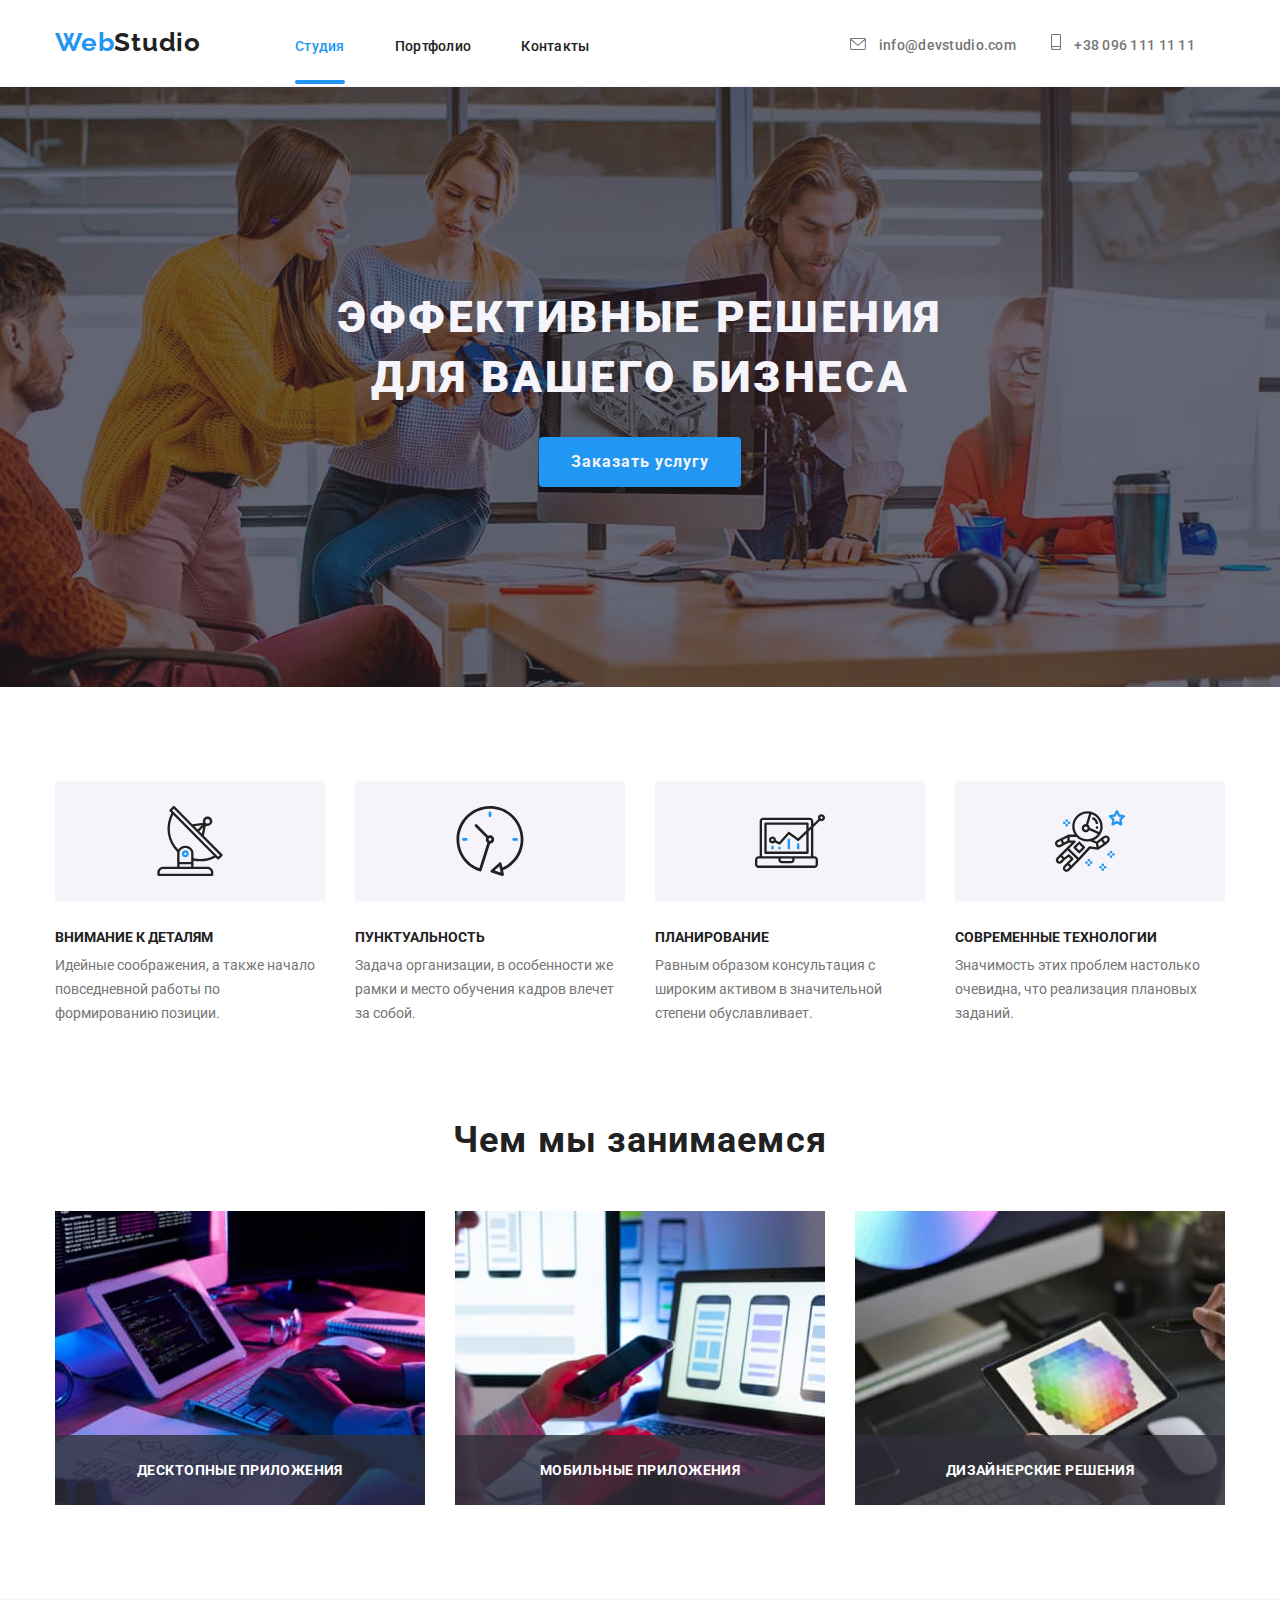
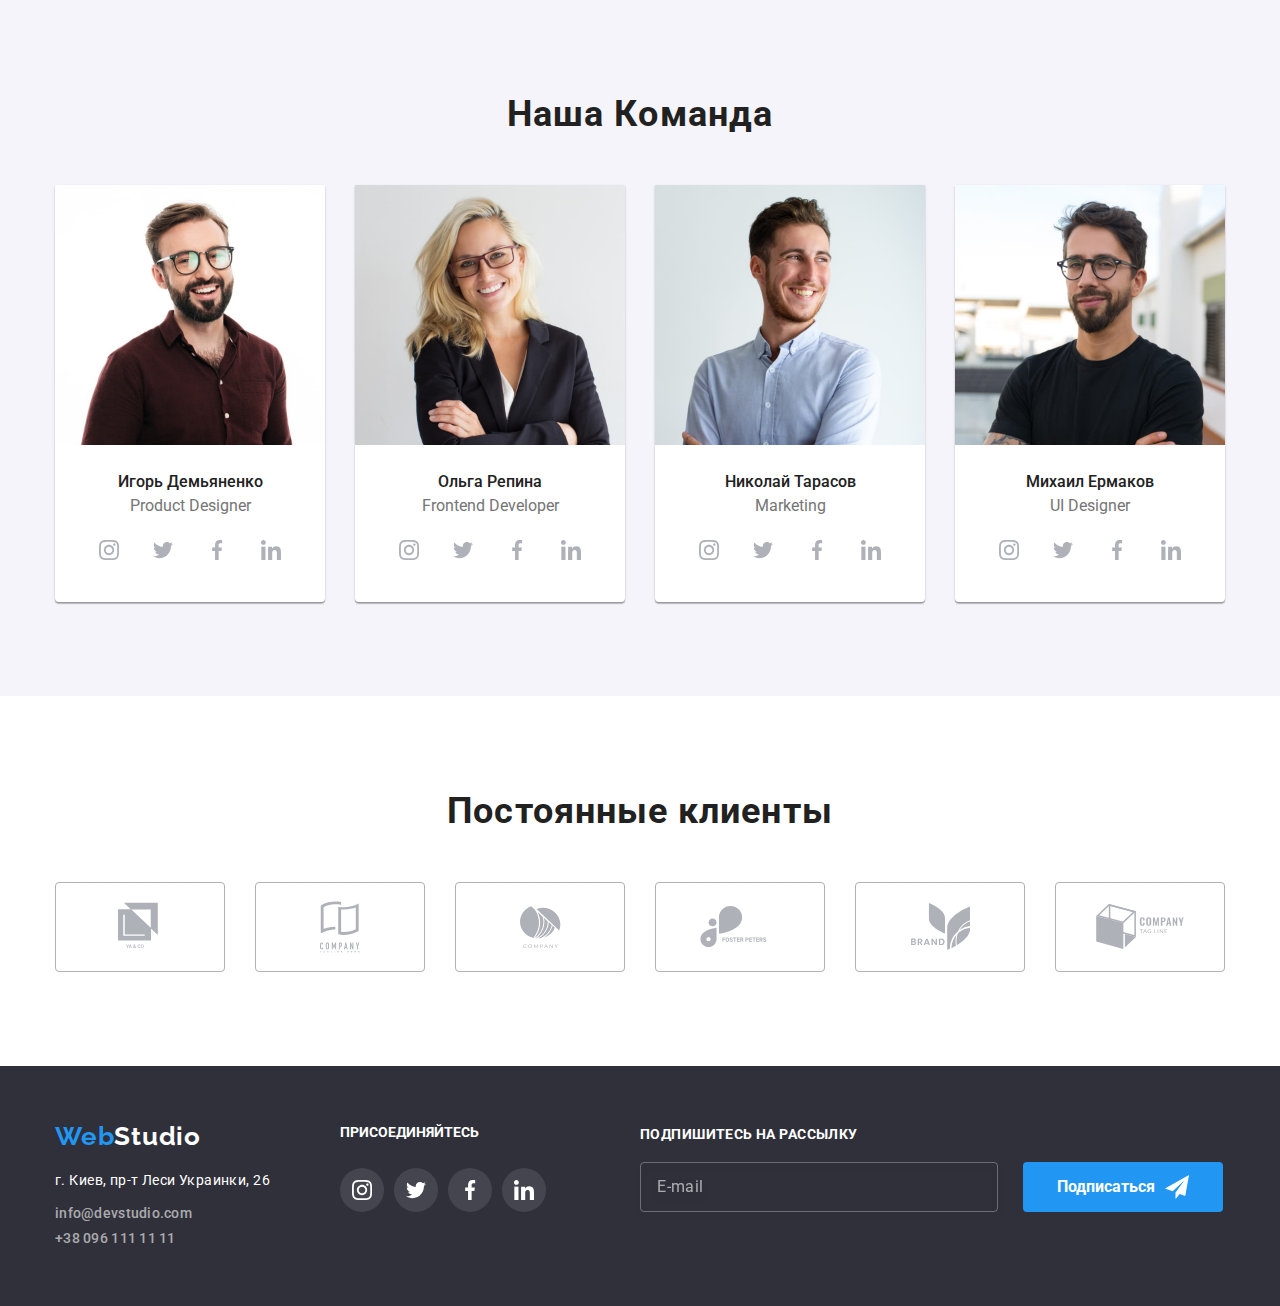
==== index.html @ 1f1174bf "testy" ====
<!DOCTYPE html>
<html lang="ru">
  <head>
    <meta charset="UTF-8" />
    <meta name="viewport" content="width=device-width, initial-scale=1.0" />
    <title>Document</title>
    
    <link
      rel="stylesheet"
      href="https://cdnjs.cloudflare.com/ajax/libs/modern-normalize/1.0.0/modern-normalize.min.css"
      integrity="sha512-ISS7cAi1PEhQ8jnbJpJZMd29NlhNj4AWYyLOSp2CE/CsHxTCu+r+t0D2yoJudVrd0/8fTVPUVDzY5Tvli75u/g=="
      crossorigin="anonymous"
    />
    <link rel="preconnect" href="https://fonts.gstatic.com" />
    <link rel="preconnect" href="https://fonts.gstatic.com" />
    <link
      href="https://fonts.googleapis.com/css2?family=Raleway:wght@700&family=Roboto:wght@400;500;700;900&display=swap"
      rel="stylesheet"
    />
    <link rel="preconnect" href="https://fonts.gstatic.com" />
   
    <link
      href="https://fonts.googleapis.com/css2?family=Raleway:wght@700&display=swap"
      rel="stylesheet"
    />
    <link rel="stylesheet" href="./css/main.min.css">

    <!-- <link rel="stylesheet" href="./style/style.css" /> -->
  </head>
  <body class="body">
    <!-- Header -->
    <header class="header">
      <div class="container">
        <nav class="nav">
          <a href="./index.html" class="logo">
            <span class="logo-accent">Web</span>Studio</a
          >
          <ul class="site-nav">
            <li class="site-list-item">
              <a href="./index.html" class="site-nav-link current">Студия</a>
            </li>
            <li class="site-list-item">
              <a href="./portfolio.html" class="site-nav-link "
                >Портфолио</a
              >
            </li>
            <li class="site-list-item">
              <a href="" class="site-nav-link">Контакты</a>
            </li>
          </ul>
        </nav>

        <address class="address">
          <a href="mailto:info@devstudio.com" class="address-mail">
            <svg class="adress-icon" width="16" height="12">
              <use href="./image/sprite.svg#envelope"></use>
            </svg>
            info@devstudio.com</a
          >
          <a href="tel:+380961111111" class="address-tel">
            <svg class="adress-icon" width="10" height="16">
              <use href="./image/sprite.svg#smartphone"></use>
            </svg>
            +38 096 111 11 11</a
          >
        </address>
      </div>
    </header>
    <!-- Main -->
    
      <main class="main">
        <!-- hero -->
        <section class="hero">
          <div class="container">
            <div class="container-hero">
             <h1 class="section-title-hero">
            Эффективные решения <br> для вашего бизнеса
          </h1>
          </div>
<!-- =========MODAL============== -->
          <button type="button" class="btn-primary" data-modal-open>
      Заказать услугу
    </button>
    <div class="backdrop is-hidden" data-modal>
      <div class="modal">
         <form class="form">
          <button class="btn-close" data-modal-close>
            <svg class="btn-close-icon" width="18" height="18">
              <use href="./image/sprite.svg#close"></use>
            </svg>
          </button>
          <p>Оставьте свои данные, мы вам перезвоним</p>
          <div role="group" class="group">
            <div class="form-field">
            <label class="field-label" for="user-name">Имя</label>
            <span class="wrapper-form-filed">
              <input class="field-input" type="text" name="user-name" id="user-name" placeholder=" ">
            <svg class="form-icon" width="18" height="18">
              <use href="./image/sprite.svg#person-modal"></use>
            </svg>
            </span>
            
            
            
          </div>
          <div class="form-field">
            <label class="field-label" for="tel">Телфон</label>
            <span class="wrapper-form-filed">
              <input class="field-input" type="tel" name="tel" id="tel" placeholder=" ">
            <svg class="form-icon" width="18" height="18">
              <use href="./image/sprite.svg#phone-modal"></use>
            </svg>
            </span>
            
          </div>
          <div class="form-field">
            <label class="field-label" for="email">Почта</label>
            <span class="wrapper-form-filed">
              <input class="field-input" type="email" name="email" id="email" placeholder=" ">
            <svg class="form-icon" width="18" height="18">
              <use href="./image/sprite.svg#email-modal"></use>
            </svg>
            </span>
            
          </div>
          
          <div class="form-field">
            <label class="field-label textarea" for="comment">Комментарий</label>
            <textarea class="modal-form-message" name="comment" id="comment" placeholder="Введите текст"></textarea>
          </div>
          </div>
          <div class="form-field">

            <div class="form-field-policy">
              <input class="input-policy visually-hidden" type="checkbox" name="policy" value="accept-policy" id="policy">
              <label class="field-label-policy" for="policy" >Cоглашаюсь с рассылкой и принимаю<a href="" class="contract">Условия договора</a>
              </label>
            </div>
            
            
            
          </div>

          <button type="submit" class="btn-submit">Отправить</button>
        </form>
       
      </div>
    </div>
          
          </div>
         
        </section>
        <!-- ASIDE -->
        <section class="section">
         <div class="container">
           <div class="container-aside">
            <ul class="section-aside">
            <li class="section-aside-list icon-antenna">
              <h3 class="section-aside-subtitle">Внимание к деталям</h3>
              <p class="section-aside-subtitle-text">
                Идейные соображения, а также начало повседневной работы по
                формированию позиции.
              </p>
            </li>
            <li class="section-aside-list icon-clock">
             <h3 class="section-aside-subtitle">Пунктуальность</h3>
              <p class="section-aside-subtitle-text">
                Задача организации, в особенности же рамки и место обучения
                кадров влечет за собой.
              </p>
             
            </li>
            <li class="section-aside-list icon-diagram">
             
              <h3 class="section-aside-subtitle">Планирование</h3>
              <p class="section-aside-subtitle-text">
                Равным образом консультация с широким активом в значительной
                степени обуславливает.
              </p>
            </li>
            <li class="section-aside-list icon-astronaut">
              
              <h3 class="section-aside-subtitle">Современные технологии</h3>
              <p class="section-aside-subtitle-text">
                Значимость этих проблем настолько очевидна, что реализация
                плановых заданий.
              </p>
            </li>
          </ul>
          </div>
        </section>
        <!-- ЧЕМ МЫ ЗАНИМАЕМСЯ -->
        <section class="section receprion">
          <div class="container-receprion">
            <h2 class="receprion__section-title">Чем мы занимаемся</h2>
          <h3 hidden>Примеры работ</h3>
          <ul class="examples">
            <li class="examples-work" >
              <div class="aside-img-thumb">
                <img
                class="section-aside-img"
                src="./image/receprion-img/img1.jpg"
                alt="фото"
                width="370"
                height="294"
              />
              <div class="aside-img-text-thumb">
                <p class="aside-img-text">Десктопные приложения</p>
              </div>
              
            </div>
              
            </li>
            <li class="examples-work" >
              <div class="aside-img-thumb">
                <img
                class="section-aside-img"
                src="./image/receprion-img/img2.jpg"
                alt="фото"
                width="370"
                height="294"
              />
              <div class="aside-img-text-thumb">
                <p class="aside-img-text">Мобильные приложения</p>
              </div>
               
              </div>
              
            </li>
            <li class="examples-work" >
              <div class="aside-img-thumb">
                <img
                class="section-aside-img"
                src="./image/receprion-img/img3.jpg"
                alt="фото"
                width="370"
                height="294"
              />
              <div class="aside-img-text-thumb">
                <p class="aside-img-text">Дизайнерские решения</p>
              </div>
              
              </div>
              
            </li>
          </ul>
          </div>
         </div> 
         </section>
        <!-- Команда -->
        <section class="section command">
          <div class="container command">
            <h2 class="comand__section-title">Наша Команда</h2>
          <ul class="command-title">
            <li class="command-title-list">
              <img
                class="section-command-img"
                src="./image/command-img/teamcard1.jpg"
                alt="фото человека"
                width="270"
                height="260"
              />
              <h3 class="section-command-worker">Игорь Демьяненко</h3>
              <p class="section-command-specialty">Product Designer</p>
            <ul class="command-list-link">
                <li class="items-link"><a class="comands-link-item" href="http://instagram.com/" target="_blank" rel="noreferrer noopener" aria-label="Share to Instagram">
                <svg class="command-social-icon" width="20" height="20" ><use href="./image/sprite.svg#instagram"></use></svg>
                </a></li>
                <li class="items-link"><a class="comands-link-item" href="https://twitter.com/" target="_blank" rel="noreferrer noopener" aria-label="Share to Twitter">
                <svg class="command-social-icon" width="20" height="20" ><use href="./image/sprite.svg#twitter"></use></svg>
                </a></li>
                <li class="items-link"><a class="comands-link-item" href="https://www.facebook.com/" target="_blank" rel="noreferrer noopener" aria-label="Share to Facebook">
                <svg class="command-social-icon" width="20" height="20" ><use href="./image/sprite.svg#facebook"></use></svg>
                </a></li>
                <li class="items-link"><a class="comands-link-item" href="https://www.linkedin.com/" target="_blank" rel="noreferrer noopener"aria-label="Share to Linkedin" >
                 <svg class="command-social-icon" width="20" height="20" ><use href="./image/sprite.svg#linkedin"></use></svg>
                </a></li>
              </ul>
            </li>
            <li class="command-title-list">
              <img
                class="section-command-img"
                src="./image/command-img/teamcard2.jpg"
                alt="фото человека"
                width="270"
                height="260"
              />
              
              <h3 class="section-command-worker">Ольга Репина</h3>
              <p class="section-command-specialty">Frontend Developer</p>
             <ul class="command-list-link">
                <li class="items-link"><a class="comands-link-item" href="http://instagram.com/" target="_blank" rel="noreferrer noopener" aria-label="Share to Instagram">
                <svg class="command-social-icon" width="20" height="20" ><use href="./image/sprite.svg#instagram"></use></svg>
                </a></li>
                <li class="items-link"><a class="comands-link-item" href="https://twitter.com/" target="_blank" rel="noreferrer noopener" aria-label="Share to Twitter">
                <svg class="command-social-icon" width="20" height="20" ><use href="./image/sprite.svg#twitter"></use></svg>
                </a></li>
                <li class="items-link"><a class="comands-link-item" href="https://www.facebook.com/" target="_blank" rel="noreferrer noopener" aria-label="Share to Facebook">
                <svg class="command-social-icon" width="20" height="20" ><use href="./image/sprite.svg#facebook"></use></svg>
                </a></li>
                <li class="items-link"><a class="comands-link-item" href="https://www.linkedin.com/" target="_blank" rel="noreferrer noopener"aria-label="Share to Linkedin" >
                 <svg class="command-social-icon" width="20" height="20" ><use href="./image/sprite.svg#linkedin"></use></svg>
                </a></li>
              </ul>
            </li>
            <li class="command-title-list">
              <img
                class="section-command-img"
                src="./image/command-img/teamcard3.jpg"
                alt="фото человека"
                width="270"
                height="260"
              />
              <h3 class="section-command-worker">Николай Тарасов</h3>
              <p class="section-command-specialty">Marketing</p>
              <ul class="command-list-link">
                <li class="items-link"><a class="comands-link-item" href="http://instagram.com/" target="_blank" rel="noreferrer noopener" aria-label="Share to Instagram">
                <svg class="command-social-icon" width="20" height="20" ><use href="./image/sprite.svg#instagram"></use></svg>
                </a></li>
                <li class="items-link"><a class="comands-link-item" href="https://twitter.com/" target="_blank" rel="noreferrer noopener" aria-label="Share to Twitter">
                <svg class="command-social-icon" width="20" height="20" ><use href="./image/sprite.svg#twitter"></use></svg>
                </a></li>
                <li class="items-link"><a class="comands-link-item" href="https://www.facebook.com/" target="_blank" rel="noreferrer noopener" aria-label="Share to Facebook">
                <svg class="command-social-icon" width="20" height="20" ><use href="./image/sprite.svg#facebook"></use></svg>
                </a></li>
                <li class="items-link"><a class="comands-link-item" href="https://www.linkedin.com/" target="_blank" rel="noreferrer noopener"aria-label="Share to Linkedin" >
                 <svg class="command-social-icon" width="20" height="20" ><use href="./image/sprite.svg#linkedin"></use></svg>
                </a></li>
              </ul>
            </li>
            <li class="command-title-list">
              <img
                class="section-command-img"
                src="./image/command-img/teamcard4.jpg"
                alt="фото человека"
                width="270"
                height="260"
              />
              <h3 class="section-command-worker">Михаил Ермаков</h3>
              <p class="section-command-specialty">UI Designer</p>
              <ul class="command-list-link">
                <li class="items-link"><a class="comands-link-item" href="http://instagram.com/" target="_blank" rel="noreferrer noopener" aria-label="Share to Instagram">
                <svg class="command-social-icon" width="20" height="20" ><use href="./image/sprite.svg#instagram"></use></svg>
                </a></li>
                <li class="items-link"><a class="comands-link-item" href="https://twitter.com/" target="_blank" rel="noreferrer noopener" aria-label="Share to Twitter">
                <svg class="command-social-icon" width="20" height="20" ><use href="./image/sprite.svg#twitter"></use></svg>
                </a></li>
                <li class="items-link"><a class="comands-link-item" href="https://www.facebook.com/" target="_blank" rel="noreferrer noopener" aria-label="Share to Facebook">
                <svg class="command-social-icon" width="20" height="20" ><use href="./image/sprite.svg#facebook"></use></svg>
                </a></li>
                <li class="items-link"><a class="comands-link-item" href="https://www.linkedin.com/" target="_blank" rel="noreferrer noopener"aria-label="Share to Linkedin" >
                 <svg class="command-social-icon" width="20" height="20" ><use href="./image/sprite.svg#linkedin"></use></svg>
                </a></li>
              </ul>
            </li>
          </ul>
          </div>
        </section>
        <!-- Clients -->
        <section class="section clients">
        <div class="container clients">
          <h2 class="clients__title">Постоянные клиенты</h2>
        <ul class="clients-list">
          <li class="clients-item">
            <a class="clients-link" href="">
            <svg class="clients-icon" width="44" height="50">
              <use href="./image/sprite.svg#clients1">
              </use>
            </svg>
            </a>
            </li>
          <li class="clients-item">
            <a class="clients-link" href="">
            <svg class="clients-icon" width="40" height="52">
              <use href="./image/sprite.svg#clients2">
              </use>
            </svg>
            </a>
            </li>
          <li class="clients-item">
            <a class="clients-link" href="">
            <svg class="clients-icon" width="41" height="42.6">
              <use  href="./image/sprite.svg#clients3">
              </use>
            </svg>
            </a>
            </li>
          <li class="clients-item">
            <a class="clients-link" href="">
            <svg class="clients-icon" width="79.66" height="42.02">
              <use  href="./image/sprite.svg#clients4">
              </use>
            </svg>
            </a>
            </li>
          <li class="clients-item">
            <a class="clients-link" href="">
            <svg class="clients-icon" width="59" height="47">
              <use  href="./image/sprite.svg#clients5">
              </use>
            </svg>
            </a>
            </li>
          <li class="clients-item">
            <a class="clients-link" href="">
            <svg class="clients-icon" width="88.48" height="45.44">
              <use  href="./image/sprite.svg#clients6">
              </use>
            </svg>
            </a>
            </li>
        </ul>
        </div>
      </section>
      </main>
    </div>

<!-- FOOTER -->
    <footer class="section footer">
      <div class="container footer">
        <div class="container-footer-info">
          <a href="./index.html" class="logo">
            <span class="logo-accent">Web</span>Studio</a
          >
          <address class="footer addres">
            <a
              class="addres-geo"
              href="https://goo.gl/maps/Ztg2FWvti8LL4upH8"
              target="_blank"
              class="addres-geo"
              >г. Киев, пр-т Леси Украинки, 26</a
            >
          </address>
          <address class="address-contacts">
            <a href="mailto:info@devstudio.com" class="address-mail footer"
              >info@devstudio.com</a
            >
            <a href="tel:+380961111111" class="address-tel footer"
              >+38 096 111 11 11</a
            >
          </address>
        </div>
        <div class="container-footer-social">
          <h3 class="footer section-aside-subtitle">присоединяйтесь</h3>
          <ul class="footer-social-link">
            <li class="social-link-title">
              <a class="social-link" href="http://instagram.com/" target="_blank" rel="noreferrer noopener" aria-label="Share to Instagram">
                <svg class="social-icon" width="20" height="20">
                  <use href="./image/sprite.svg#instagram"></use>
                </svg>
              </a>
            </li>
            <li class="social-link-title">
              <a class="social-link" href="https://twitter.com/" target="_blank" rel="noreferrer noopener" aria-label="Share to Twitter">
                <svg class="social-icon" width="20" height="20">
                  <use href="./image/sprite.svg#twitter"></use>
                </svg>
              </a>
            </li>
            <li class="social-link-title">
              <a class="social-link" href="https://www.facebook.com/" target="_blank" rel="noreferrer noopener" aria-label="Share to Facebook">
                <svg class="social-icon" width="120" height="20">
                  <use href="./image/sprite.svg#facebook"></use>
                </svg>
              </a>
            </li>
            <li class="social-link-title">
              <a class="social-link" href="https://www.linkedin.com/" target="_blank" rel="noreferrer noopener" aria-label="Share to Linkedin">
                <svg class="social-icon" width="20" height="20">
                  <use href="./image/sprite.svg#linkedin"></use>
                </svg>
              </a>
            </li>
          </ul>
        </div>
        <div class="container-footer-form">
          <form class="footer-form">
            <p class="subscription-title">Подпишитесь на рассылку</p>
            <input type="email" name="email" id="email" class="form-email" placeholder="E-mail">
             <a
              class="btn-subscription-link"
              href="https://web.telegram.org/"
              target="_blank"
              rel="noreferrer noopener"
              aria-label="Telegram"
            >
              Подписаться<svg class="subscription-icon" width="24" height="24">
                <use href="./image/sprite.svg#telegram-icon"></use>
              </svg>
            </a>
          </form>
        </div>
        
      </div>
    </footer>


    <script src="./js/modal.js"></script>




  </body>
</html>
---- css/main.min.css ----
.visually-hidden{position:absolute !important;clip:rect(1px 1px 1px 1px);clip:rect(1px, 1px, 1px, 1px);padding:0 !important;border:0 !important;height:1px !important;width:1px !important;overflow:hidden}body{font-family:Roboto;font-size:20px;background-color:#FFFF;color:#212121}*,*::before,*::after{-webkit-box-sizing:inherit;box-sizing:inherit}html,body,div,span,applet,object,iframe,h1,h2,h3,h4,h5,h6,p,blockquote,pre,a,abbr,acronym,address,big,cite,code,del,dfn,em,img,ins,kbd,q,s,samp,small,strike,strong,sub,sup,tt,var,b,u,i,center,dl,dt,dd,ol,ul,li,fieldset,form,label,legend,table,caption,tbody,tfoot,thead,tr,th,td,article,aside,canvas,details,embed,figure,figcaption,footer,header,hgroup,menu,nav,output,ruby,section,summary,time,mark,audio,video{margin:0;padding:0;border:0;font-size:100%;font:inherit;vertical-align:baseline}article,aside,details,figcaption,figure,footer,header,hgroup,menu,nav,section{display:block}body{line-height:1}ol,ul{list-style:none}blockquote,q{quotes:none}blockquote:before,blockquote:after,q:before,q:after{content:'';content:none}table{border-collapse:collapse;border-spacing:0}/*! normalize.css v8.0.1 | MIT License | github.com/necolas/normalize.css */html{line-height:1.15;-webkit-text-size-adjust:100%;-webkit-box-sizing:border-box;box-sizing:border-box}body{margin:0}main{display:block}h1{font-size:2em;margin:0.67em 0}hr{-webkit-box-sizing:content-box;box-sizing:content-box;height:0;overflow:visible}pre{font-family:monospace, monospace;font-size:1em}a{background-color:transparent}abbr[title]{border-bottom:none;text-decoration:underline;-webkit-text-decoration:underline dotted;text-decoration:underline dotted}b,strong{font-weight:bolder}code,kbd,samp{font-family:monospace, monospace;font-size:1em}small{font-size:80%}sub,sup{font-size:75%;line-height:0;position:relative;vertical-align:baseline}sub{bottom:-0.25em}sup{top:-0.5em}img{border-style:none}button,input,optgroup,select,textarea{font-family:inherit;font-size:100%;line-height:1.15;margin:0}button,input{overflow:visible}button,select{text-transform:none}button,[type="button"],[type="reset"],[type="submit"]{-webkit-appearance:button}button::-moz-focus-inner,[type="button"]::-moz-focus-inner,[type="reset"]::-moz-focus-inner,[type="submit"]::-moz-focus-inner{border-style:none;padding:0}button:-moz-focusring,[type="button"]:-moz-focusring,[type="reset"]:-moz-focusring,[type="submit"]:-moz-focusring{outline:1px dotted ButtonText}fieldset{padding:0.35em 0.75em 0.625em}legend{-webkit-box-sizing:border-box;box-sizing:border-box;color:inherit;display:table;max-width:100%;padding:0;white-space:normal}progress{vertical-align:baseline}textarea{overflow:auto}[type="checkbox"],[type="radio"]{-webkit-box-sizing:border-box;box-sizing:border-box;padding:0}[type="number"]::-webkit-inner-spin-button,[type="number"]::-webkit-outer-spin-button{height:auto}[type="search"]{-webkit-appearance:textfield;outline-offset:-2px}[type="search"]::-webkit-search-decoration{-webkit-appearance:none}::-webkit-file-upload-button{-webkit-appearance:button;font:inherit}details{display:block}summary{display:list-item}template{display:none}[hidden]{display:none}.body{font-family:Roboto;font-size:20px;background-color:#FFFF;color:#212121}a{text-decoration:none}ul{list-style:none;padding:0;margin:0}img{display:block;max-width:100%}.container{width:1200px;padding-left:15px;padding-right:15px;margin:0 auto}.button-nav{display:-webkit-box;display:-ms-flexbox;display:flex;-webkit-box-pack:center;-ms-flex-pack:center;justify-content:center}.btn-title{margin-right:-8px}.container.btn-title:last-child{margin-right:0}.btn-primary{color:#F5F4FA;background-color:#2196F3;-webkit-box-shadow:0px 4px 4px rgba(0,0,0,0.15);box-shadow:0px 4px 4px rgba(0,0,0,0.15);font-style:normal;text-align:center;font-size:16px;font-weight:700;letter-spacing:0.06em;line-height:1.875;display:inline-block;height:50px;padding:10px 32px;border-radius:4px;border:inherit}.button-porfolio{color:#212121;display:inline-block;font-style:normal;font-weight:500;font-size:16px;text-align:center;line-height:1.6;border:inherit;border-radius:4px;padding:6px 22px;margin:8px;border:1px solid transparent;cursor:pointer}.container-porfolio-btn{margin-left:-8px;margin-right:-8px;margin-top:0px;margin-bottom:34px}.button-porfolio:hover,.button-porfolio:focus{background-color:#2196F3;color:#F5F4FA;-webkit-box-shadow:0px 3px 1px rgba(0,0,0,0.1),0px 1px 2px rgba(0,0,0,0.08),0px 2px 2px rgba(0,0,0,0.12);box-shadow:0px 3px 1px rgba(0,0,0,0.1),0px 1px 2px rgba(0,0,0,0.08),0px 2px 2px rgba(0,0,0,0.12);-webkit-transition:background-color 250ms cubic-bezier(0.4, 0, 0.2, 1),color 250ms cubic-bezier(0.4, 0, 0.2, 1),-webkit-box-shadow 250ms cubic-bezier(0.4, 0, 0.2, 1);transition:background-color 250ms cubic-bezier(0.4, 0, 0.2, 1),color 250ms cubic-bezier(0.4, 0, 0.2, 1),-webkit-box-shadow 250ms cubic-bezier(0.4, 0, 0.2, 1);transition:background-color 250ms cubic-bezier(0.4, 0, 0.2, 1),color 250ms cubic-bezier(0.4, 0, 0.2, 1),box-shadow 250ms cubic-bezier(0.4, 0, 0.2, 1);transition:background-color 250ms cubic-bezier(0.4, 0, 0.2, 1),color 250ms cubic-bezier(0.4, 0, 0.2, 1),box-shadow 250ms cubic-bezier(0.4, 0, 0.2, 1),-webkit-box-shadow 250ms cubic-bezier(0.4, 0, 0.2, 1)}.btn-close{position:absolute;top:8px;right:8px;width:30px;height:30px;display:-webkit-box;display:-ms-flexbox;display:flex;-webkit-box-pack:center;-ms-flex-pack:center;justify-content:center;-webkit-box-align:center;-ms-flex-align:center;align-items:center;border-radius:50%;background-color:#FFFF;border:1px solid rgba(0,0,0,0.1);cursor:pointer;outline:none}.btn-close-icon{fill:#000000}.btn-close:hover .btn-close-icon,.btn-close:focus .btn-close-icon{fill:#2196F3;-webkit-transition:fill cubic-bezier(0.4, 0, 0.2, 1) 250ms;transition:fill cubic-bezier(0.4, 0, 0.2, 1) 250ms}.btn-submit{width:200px;height:50px;margin:0;color:#FFFF;background:#2196F3;outline:none;border-radius:4px;border:inherit;font-family:Roboto;font-style:normal;font-weight:bold;font-size:16px;line-height:30px;margin-left:auto;margin-right:auto;cursor:pointer}.btn-submit:hover,.btn-submit:focus{-webkit-box-shadow:0px 4px 4px rgba(0,0,0,0.15);box-shadow:0px 4px 4px rgba(0,0,0,0.15);-webkit-transition:-webkit-box-shadow 250ms cubic-bezier(0.4, 0, 0.2, 1);transition:-webkit-box-shadow 250ms cubic-bezier(0.4, 0, 0.2, 1);transition:box-shadow 250ms cubic-bezier(0.4, 0, 0.2, 1);transition:box-shadow 250ms cubic-bezier(0.4, 0, 0.2, 1), -webkit-box-shadow 250ms cubic-bezier(0.4, 0, 0.2, 1)}.section-portfolio,.section{padding-top:94px;padding-bottom:94px;margin-bottom:0px;margin-top:0px}.logo{color:#212121;font-family:Raleway;font-size:26px;font-weight:700;font-style:normal;line-height:.838;letter-spacing:0.03em;padding-bottom:32px}.logo-accent{color:#2196F3}.container.footer .logo{color:#FFFF}.header .address{margin-left:auto;margin-right:30px}.nav{display:-webkit-box;display:-ms-flexbox;display:flex;-webkit-box-align:center;-ms-flex-align:center;align-items:center}.site-nav{display:-webkit-box;display:-ms-flexbox;display:flex;-webkit-box-align:center;-ms-flex-align:center;align-items:center}.header .logo{margin-right:94px}.site-list-item:not(:last-child){margin-right:50px}.section-aside-list:not(:last-child){margin-right:30px}.adress-icon{fill:#757575;margin-right:10px}.address-tel:hover .adress-icon,.address-tel:focus .adress-icon,.address-mail:hover .adress-icon,.address-mail:focus .adress-icon{fill:#2196F3}.address-mail,.address-tel{display:inline-block;padding-bottom:32px;font-family:Roboto;font-style:normal;font-weight:500;font-size:14px;line-height:16px;letter-spacing:0.02em;color:#757575}.site-nav-link{display:inline-block;padding-bottom:32px;margin:0;color:#212121;font-size:14px;font-weight:500;font-style:normal;line-height:.875;letter-spacing:0.02em}.address-mail+.address-tel{margin-left:30px}.site-nav-link:focus{color:#2196F3;-webkit-transition:color 250ms cubic-bezier(0.4, 0, 0.2, 1);transition:color 250ms cubic-bezier(0.4, 0, 0.2, 1)}.site-nav-link:hover{color:#2196F3;-webkit-transition:color 250ms cubic-bezier(0.4, 0, 0.2, 1);transition:color 250ms cubic-bezier(0.4, 0, 0.2, 1)}.address-mail:focus{color:#2196F3;-webkit-transition:color 250ms cubic-bezier(0.4, 0, 0.2, 1);transition:color 250ms cubic-bezier(0.4, 0, 0.2, 1)}.address-mail:hover{color:#2196F3;-webkit-transition:color 250ms cubic-bezier(0.4, 0, 0.2, 1);transition:color 250ms cubic-bezier(0.4, 0, 0.2, 1)}.address-tel:focus{color:#2196F3;-webkit-transition:color 250ms cubic-bezier(0.4, 0, 0.2, 1);transition:color 250ms cubic-bezier(0.4, 0, 0.2, 1)}.address-tel:hover{color:#2196F3;-webkit-transition:color 250ms cubic-bezier(0.4, 0, 0.2, 1);transition:color 250ms cubic-bezier(0.4, 0, 0.2, 1)}.site-nav .site-nav-link.current{position:relative;color:#2196F3}.site-nav-link.current::after{position:absolute;content:'';display:block;width:100%;height:4px;margin:0;left:0;bottom:0;border-radius:2px;background-color:#2196F3}.icon-antenna::before{background-image:url(../image/aside/antenna1.svg);background-size:70px}.icon-clock::before{background-image:url(../image/aside/clock1.svg);background-size:70px}.icon-diagram::before{background-image:url(../image/aside/diagram1.svg);background-size:70px}.icon-astronaut::before{background-image:url(../image/aside/astronaut1.svg);background-size:70px}.comands-link-item{width:44px;height:44px;display:-webkit-box;display:-ms-flexbox;display:flex;border-radius:50%;border:1px solid #ffff;-webkit-box-pack:center;-ms-flex-pack:center;justify-content:center;-webkit-box-align:center;-ms-flex-align:center;align-items:center}.items-link:not(:last-child){margin-right:10px}.comands-link-item:focus{background-color:#2196F3;-webkit-transition:background-color cubic-bezier(0.4, 0, 0.2, 1) 250ms;transition:background-color cubic-bezier(0.4, 0, 0.2, 1) 250ms}.comands-link-item:hover{background-color:#2196F3;-webkit-transition:background-color cubic-bezier(0.4, 0, 0.2, 1) 250ms;transition:background-color cubic-bezier(0.4, 0, 0.2, 1) 250ms}.comands-link-item:focus .command-social-icon,.comands-link-item:hover .command-social-icon{fill:#FFFF;-webkit-transition:fill cubic-bezier(0.4, 0, 0.2, 1) 250ms;transition:fill cubic-bezier(0.4, 0, 0.2, 1) 250ms}.command-social-icon{fill:#AFB1B8}.container-footer-form{margin-top:0px;margin-left:94px}.subscription-title{margin-top:0;margin-bottom:20px;font-family:Roboto;font-style:normal;font-weight:bold;font-size:14px;line-height:16px;letter-spacing:0.03em;text-transform:uppercase;color:#FFFFFF}.form-email{width:358px;height:50px;border:1px solid rgba(255,255,255,0.3);-webkit-box-sizing:border-box;box-sizing:border-box;-webkit-filter:drop-shadow(0px 4px 4px rgba(0,0,0,0.15));filter:drop-shadow(0px 4px 4px rgba(0,0,0,0.15));border-radius:4px;background-color:transparent;padding-top:15px;padding-bottom:15px;padding-left:16px;font-size:16px;line-height:20px;color:rgba(255,255,255,0.6);outline:none}.form-email::-webkit-input-placeholder{font-size:16px;line-height:20px;color:rgba(255,255,255,0.6)}.form-email:-ms-input-placeholder{font-size:16px;line-height:20px;color:rgba(255,255,255,0.6)}.form-email::-ms-input-placeholder{font-size:16px;line-height:20px;color:rgba(255,255,255,0.6)}.form-email::placeholder{font-size:16px;line-height:20px;color:rgba(255,255,255,0.6)}.btn-subscription-link{display:-webkit-inline-box;display:-ms-inline-flexbox;display:inline-flex;-ms-flex-line-pack:center;align-content:center;width:200px;height:50px;margin-left:20px;background:#2196F3;border-radius:4px;border:inherit;font-family:Roboto;font-style:normal;font-weight:bold;font-size:16px;line-height:30px;color:#FFFF;-webkit-box-pack:center;-ms-flex-pack:center;justify-content:center;-webkit-box-align:center;-ms-flex-align:center;align-items:center}.subscription-icon{fill:#FFFF;margin-left:10px}.form-email::-webkit-input-placeholder{font-family:Roboto;font-style:normal;font-weight:normal;font-size:16px;line-height:20px;letter-spacing:0.03em}.form-email:-ms-input-placeholder{font-family:Roboto;font-style:normal;font-weight:normal;font-size:16px;line-height:20px;letter-spacing:0.03em}.form-email::-ms-input-placeholder{font-family:Roboto;font-style:normal;font-weight:normal;font-size:16px;line-height:20px;letter-spacing:0.03em}.form-email::placeholder{font-family:Roboto;font-style:normal;font-weight:normal;font-size:16px;line-height:20px;letter-spacing:0.03em}.backdrop{position:fixed;top:0;left:0;width:100%;height:100%;z-index:100;background-color:rgba(0,0,0,0.5);opacity:1;-webkit-transition:opacity 250ms cubic-bezier(0.4, 0, 0.2, 1);transition:opacity 250ms cubic-bezier(0.4, 0, 0.2, 1)}.backdrop.is-hidden{opacity:0;pointer-events:none;-webkit-transition:opacity 250ms cubic-bezier(0.4, 0, 0.2, 1);transition:opacity 250ms cubic-bezier(0.4, 0, 0.2, 1)}.modal{position:absolute;top:50%;left:50%;-webkit-transform:translate(-50%, -50%);transform:translate(-50%, -50%);min-height:300px;min-width:300px;background-color:#fff;padding:40px}.form{display:-webkit-box;display:-ms-flexbox;display:flex;-webkit-box-orient:vertical;-webkit-box-direction:normal;-ms-flex-direction:column;flex-direction:column}.field-label{display:-webkit-box;display:-ms-flexbox;display:flex;margin-left:0px;margin-right:auto;margin-bottom:4px;font-family:Roboto;font-style:normal;font-weight:normal;font-size:12px;line-height:14px;letter-spacing:0.01em;color:#757575}.field-input{border:1px solid rgba(33,33,33,0.2);border-radius:4px;padding-left:42px;-webkit-box-sizing:border-box;box-sizing:border-box;font-size:14px;width:100%;height:40px}.form-field:not(:last-child){margin-bottom:10px}.wrapper-form-filed{position:relative;display:block}.form-icon{position:absolute;top:50%;left:12px;-webkit-transform:translateY(-50%);transform:translateY(-50%);display:block}.field-input:focus+.form-icon{fill:#2196F3;-webkit-transition:color cubic-bezier(0.4, 0, 0.2, 1) 250ms;transition:color cubic-bezier(0.4, 0, 0.2, 1) 250ms}.modal-form-message{padding:12px 16px;width:100%;height:120px;border:1px solid rgba(33,33,33,0.2);border-radius:4px;font-size:14px;resize:none;outline:none}.modal-form-message::-webkit-input-placeholder{color:rgba(117,117,117,0.5);font-family:Roboto;font-style:normal;font-weight:normal;font-size:12px;line-height:14px;letter-spacing:0.01em;font-family:Roboto;font-style:normal;font-weight:normal;font-size:14px;line-height:16px;letter-spacing:0.01em}.modal-form-message:-ms-input-placeholder{color:rgba(117,117,117,0.5);font-family:Roboto;font-style:normal;font-weight:normal;font-size:12px;line-height:14px;letter-spacing:0.01em;font-family:Roboto;font-style:normal;font-weight:normal;font-size:14px;line-height:16px;letter-spacing:0.01em}.modal-form-message::-ms-input-placeholder{color:rgba(117,117,117,0.5);font-family:Roboto;font-style:normal;font-weight:normal;font-size:12px;line-height:14px;letter-spacing:0.01em;font-family:Roboto;font-style:normal;font-weight:normal;font-size:14px;line-height:16px;letter-spacing:0.01em}.modal-form-message::placeholder{color:rgba(117,117,117,0.5);font-family:Roboto;font-style:normal;font-weight:normal;font-size:12px;line-height:14px;letter-spacing:0.01em;font-family:Roboto;font-style:normal;font-weight:normal;font-size:14px;line-height:16px;letter-spacing:0.01em}.field-input:focus{outline:none;border:1px solid #2196F3;-webkit-transition:border cubic-bezier(0.4, 0, 0.2, 1) 250ms;transition:border cubic-bezier(0.4, 0, 0.2, 1) 250ms}.modal-form-message:focus{outline:none;border:1px solid #2196F3;-webkit-transition:border cubic-bezier(0.4, 0, 0.2, 1) 250ms;transition:border cubic-bezier(0.4, 0, 0.2, 1) 250ms}.field-label-policy{font-family:Roboto;font-style:normal;font-weight:normal;font-size:14px;line-height:24px;letter-spacing:0.03em;color:#757575}.field-label-policy::before{content:" ";display:inline-block;width:16px;height:15px;border:1px solid #212121;border-radius:2px;margin-right:7px}.form-field-policy{margin-top:20px;margin-bottom:30px}.input-policy:checked+.field-label-policy::before{border:1px solid #2196F3;background-color:#2196F3;background-repeat:no-repeat;background-image:url("../image/cheked-icon.svg");-webkit-transition:#2196F3 cubic-bezier(0.4, 0, 0.2, 1) 250ms,background-image cubic-bezier(0.4, 0, 0.2, 1) 250ms;transition:#2196F3 cubic-bezier(0.4, 0, 0.2, 1) 250ms,background-image cubic-bezier(0.4, 0, 0.2, 1) 250ms}.contract{font-family:Roboto;font-style:normal;font-weight:normal;font-size:14px;line-height:24px;letter-spacing:0.03em;text-decoration:underline;color:#2196F3}.modal p{margin-top:0;margin-bottom:12px;font-family:Roboto;font-style:normal;font-weight:bold;font-size:20px;line-height:23px;text-align:center;letter-spacing:0.03em}.form-field.box{margin-top:20px;margin-bottom:30px}.field-label.policy{font-family:Roboto;font-style:normal;font-weight:normal;font-size:14px;line-height:24px;letter-spacing:0.03em}.btn-submit{width:200px;height:50px;margin:0;color:#FFFF;background:#2196F3;outline:none;border-radius:4px;border:inherit;font-family:Roboto;font-style:normal;font-weight:bold;font-size:16px;line-height:30px;margin-left:auto;margin-right:auto;cursor:pointer}.btn-submit:hover,.btn-submit:focus{-webkit-box-shadow:0px 4px 4px rgba(0,0,0,0.15);box-shadow:0px 4px 4px rgba(0,0,0,0.15);-webkit-transition:-webkit-box-shadow 250ms cubic-bezier(0.4, 0, 0.2, 1);transition:-webkit-box-shadow 250ms cubic-bezier(0.4, 0, 0.2, 1);transition:box-shadow 250ms cubic-bezier(0.4, 0, 0.2, 1);transition:box-shadow 250ms cubic-bezier(0.4, 0, 0.2, 1), -webkit-box-shadow 250ms cubic-bezier(0.4, 0, 0.2, 1)}.header{padding-top:32px;padding-bottom:0;border-bottom:1px solid #F5F4FA}.heder{display:-webkit-box;display:-ms-flexbox;display:flex;-webkit-box-align:center;-ms-flex-align:center;align-items:center;-webkit-box-pack:justify;-ms-flex-pack:justify;justify-content:space-between}.header .container{display:-webkit-box;display:-ms-flexbox;display:flex;-webkit-box-align:center;-ms-flex-align:center;align-items:center;width:1200px;margin:0 auto}.header .address{margin-left:auto;margin-right:30px}.hero{padding-top:200px;padding-bottom:200px;max-width:1600px;min-height:600px;text-align:center;margin-left:auto;margin-right:auto;background-color:#000000;background-image:-webkit-gradient(linear, left top, right top, from(rgba(47,48,58,0.4)), to(rgba(47,48,58,0.4))),url(../image/hero-img/header-img.jpg);background-image:linear-gradient(to right, rgba(47,48,58,0.4), rgba(47,48,58,0.4)),url(../image/hero-img/header-img.jpg);background-size:cover;background-repeat:no-repeat;background-position:center}.section-title-hero{font-size:44px;font-weight:900;font-style:normal;text-transform:uppercase;text-align:center;line-height:60px;letter-spacing:0.06em;margin-top:0px;margin-bottom:30px;color:#F5F4FA}.section-aside-subtitle{padding-top:30px;font-size:14px;font-weight:700;font-style:normal;color:#212121;line-height:.875;text-transform:uppercase;margin-top:0px;margin-bottom:10px}.section-aside-subtitle-text{font-size:14px;font-weight:400;font-style:normal;color:#757575;line-height:24px;margin-top:0px}.container-aside{margin-left:auto;margin-right:auto}.section-aside{padding:0;margin:0;display:-webkit-box;display:-ms-flexbox;display:flex;-webkit-box-pack:justify;-ms-flex-pack:justify;justify-content:space-between}.aside-img-thumb{position:relative;display:-webkit-box;display:-ms-flexbox;display:flex;-webkit-box-pack:center;-ms-flex-pack:center;justify-content:center;-webkit-box-align:center;-ms-flex-align:center;align-items:center}.aside-img-text-thumb{position:absolute;width:100%;height:70px;padding-top:27px;bottom:0;left:0;background-color:rgba(47,48,58,0.8);cursor:pointer}.aside-img-text{margin:0;font-family:Roboto;font-style:normal;font-weight:bold;font-size:14px;line-height:16px;text-align:center;letter-spacing:0.03em;text-transform:uppercase;color:#FFFF}.section-aside .section-aside-list{display:-webkit-box;display:-ms-flexbox;display:flex;-webkit-box-flex:wrap;-ms-flex:wrap;flex:wrap;width:270px}.section-aside-list:not(:last-child){margin-right:30px}.examples{display:-webkit-box;display:-ms-flexbox;display:flex}.examples-work{display:-webkit-box;display:-ms-flexbox;display:flex;margin-top:0px;margin-bottom:0px;margin-left:auto;margin-right:auto}.examples-work:not(:last-child){margin-right:30px}.section-aside-list::before{content:"";display:block;height:120px;width:270px;background-repeat:no-repeat;background-color:#F5F4FA;background-position:center}.section-aside .section-aside-list{width:270px;-ms-flex-wrap:wrap;flex-wrap:wrap}.section.command{padding-top:94px;padding-bottom:94px;background-color:#F5F4FA}.command-title{display:-webkit-box;display:-ms-flexbox;display:flex;margin-top:0px;margin-bottom:0px}.command-title-list{background-color:#FFFF;-webkit-box-shadow:0px 1px 3px rgba(0,0,0,0.12),0px 1px 1px rgba(0,0,0,0.14),0px 2px 1px rgba(0,0,0,0.2);box-shadow:0px 1px 3px rgba(0,0,0,0.12),0px 1px 1px rgba(0,0,0,0.14),0px 2px 1px rgba(0,0,0,0.2);border-radius:0px 0px 4px 4px}.command-title-list:not(:last-child){margin-right:30px}.section-command-worker{padding-top:30px;margin-bottom:0}.section-command-specialty{margin-top:10px;margin-bottom:0px}.section-command-worker{font-size:16px;font-weight:500;font-style:normal;color:#212121;line-height:.842;margin-top:0px;margin-bottom:10px;text-align:center}.section-command-specialty{font-size:16px;font-weight:400;font-style:normal;color:#757575;line-height:.842;margin-top:0px;margin-bottom:16px;text-align:center}.command-list-link{display:-webkit-box;display:-ms-flexbox;display:flex;padding-top:0px;padding-bottom:30px;padding-left:32px;padding-right:32px;-webkit-box-pack:center;-ms-flex-pack:center;justify-content:center;-webkit-box-align:center;-ms-flex-align:center;align-items:center}.comand__section-title{font-family:Roboto;font-style:normal;font-weight:bold;font-size:36px;line-height:42px;text-align:center;letter-spacing:0.03em;margin-top:0;margin-bottom:50px;color:#212121}.section.receprion{width:1170px;padding-top:0px;padding-bottom:94px;margin:0 auto}.receprion__section-title{font-family:Roboto;font-style:normal;font-weight:bold;font-size:36px;line-height:42px;text-align:center;letter-spacing:0.03em;margin-top:0;margin-bottom:50px;color:#212121}.clients-list{display:-webkit-box;display:-ms-flexbox;display:flex;margin:0}.clients__title{font-family:Roboto;font-style:normal;font-weight:bold;font-size:36px;line-height:42px;text-align:center;letter-spacing:0.03em;margin-top:0;margin-bottom:50px;color:#212121}.clients-item{display:-webkit-box;display:-ms-flexbox;display:flex;width:170px;height:90px}.clients-item:not(:last-child){margin-right:30px}.clients-link{width:100%;height:100%;display:-webkit-box;display:-ms-flexbox;display:flex;-webkit-box-pack:center;-ms-flex-pack:center;justify-content:center;-webkit-box-align:center;-ms-flex-align:center;align-items:center;border:1px solid;border-radius:4px;border-color:#AFB1B8}.clients-icon{fill:#afb1b8}.clients-link:focus{fill:#2196F3;border-color:#2196F3;-webkit-transition:fill cubic-bezier(0.4, 0, 0.2, 1) 250ms,border-color cubic-bezier(0.4, 0, 0.2, 1) 250ms;transition:fill cubic-bezier(0.4, 0, 0.2, 1) 250ms,border-color cubic-bezier(0.4, 0, 0.2, 1) 250ms}.clients-link:hover{fill:#2196F3;border-color:#2196F3;-webkit-transition:fill cubic-bezier(0.4, 0, 0.2, 1) 250ms,border-color cubic-bezier(0.4, 0, 0.2, 1) 250ms;transition:fill cubic-bezier(0.4, 0, 0.2, 1) 250ms,border-color cubic-bezier(0.4, 0, 0.2, 1) 250ms}.clients-link:focus .clients-icon{fill:#2196F3;border-color:#2196F3;-webkit-transition:fill cubic-bezier(0.4, 0, 0.2, 1) 250ms,border-color cubic-bezier(0.4, 0, 0.2, 1) 250ms;transition:fill cubic-bezier(0.4, 0, 0.2, 1) 250ms,border-color cubic-bezier(0.4, 0, 0.2, 1) 250ms}.clients-link:hover .clients-icon{fill:#2196F3;border-color:#2196F3;-webkit-transition:fill cubic-bezier(0.4, 0, 0.2, 1) 250ms,border-color cubic-bezier(0.4, 0, 0.2, 1) 250ms;transition:fill cubic-bezier(0.4, 0, 0.2, 1) 250ms,border-color cubic-bezier(0.4, 0, 0.2, 1) 250ms}.section.footer{padding-top:60px;padding-bottom:60px}.container.footer{display:-webkit-box;display:-ms-flexbox;display:flex}.container-footer-info{display:block;margin-top:0px;margin-right:70px}.footer{background-color:#2F303A}.addres-geo{color:#FFFF;font-family:Roboto;font-style:normal;font-weight:normal;font-size:14px;line-height:24px;letter-spacing:0.03em}.footer.addres{padding-top:20px;padding-bottom:9px}.address-mail.footer{display:inline;margin-left:0px;color:rgba(255,255,255,0.6);padding-bottom:0px}.address-tel.footer{display:inline;margin-left:0px;color:rgba(255,255,255,0.6);padding-bottom:0px}.address-tel.footer{display:-webkit-box;display:-ms-flexbox;display:flex;padding-top:9px}.footer .section-aside-subtitle{color:#FFFF}.footer.section-aside-subtitle{padding-top:0}.container-footer-social{margin-top:0px}.footer-social-link{display:-webkit-box;display:-ms-flexbox;display:flex}.social-link{width:44px;height:44px;display:-webkit-box;display:-ms-flexbox;display:flex;border-radius:50%;background-color:rgba(255,255,255,0.1);-webkit-box-pack:center;-ms-flex-pack:center;justify-content:center;-webkit-box-align:center;-ms-flex-align:center;align-items:center}.social-link:focus{background-color:#2196F3;-webkit-transition:background-color 250ms cubic-bezier(0.4, 0, 0.2, 1);transition:background-color 250ms cubic-bezier(0.4, 0, 0.2, 1)}.social-link:hover{background-color:#2196F3;-webkit-transition:background-color 250ms cubic-bezier(0.4, 0, 0.2, 1);transition:background-color 250ms cubic-bezier(0.4, 0, 0.2, 1)}.social-link-title{margin:0;padding-top:20px}.social-link-title:not(:last-child){margin-right:10px}.social-icon{fill:#FFFF}.portfolio-heading{color:#212121;font-size:18px;font-weight:700;font-style:normal;line-height:36px;letter-spacing:0.06em;margin-top:0;margin-bottom:4px}.portfolio-text{color:#757575;font-size:16px;font-weight:400;font-style:normal;line-height:.5;letter-spacing:0.03em}.proect-items{display:-webkit-box;display:-ms-flexbox;display:flex;-ms-flex-wrap:wrap;flex-wrap:wrap;margin-top:-30px;margin-left:-30px;margin-bottom:0px;padding-top:30px}.proect-list{margin-top:30px;margin-left:30px;-ms-flex-preferred-size:calc(100% / 3 - 30px);flex-basis:calc(100% / 3 - 30px);border:1px solid #eee}.img-porfolio{margin-top:0px;margin-bottom:0px}.card-content{padding:20px 20px}.porfolio-link:hover{display:block;-webkit-box-shadow:1px 4px 6px 0px rgba(0,0,0,0.16),0px 4px 4px 0px rgba(0,0,0,0.06),0px 1px 1px 0px rgba(0,0,0,0.12);box-shadow:1px 4px 6px 0px rgba(0,0,0,0.16),0px 4px 4px 0px rgba(0,0,0,0.06),0px 1px 1px 0px rgba(0,0,0,0.12);-webkit-transition:-webkit-box-shadow cubic-bezier(0.4, 0, 0.2, 1) 250ms;transition:-webkit-box-shadow cubic-bezier(0.4, 0, 0.2, 1) 250ms;transition:box-shadow cubic-bezier(0.4, 0, 0.2, 1) 250ms;transition:box-shadow cubic-bezier(0.4, 0, 0.2, 1) 250ms, -webkit-box-shadow cubic-bezier(0.4, 0, 0.2, 1) 250ms}.porfolio-link:focus{display:block;-webkit-box-shadow:1px 4px 6px 0px rgba(0,0,0,0.16),0px 4px 4px 0px rgba(0,0,0,0.06),0px 1px 1px 0px rgba(0,0,0,0.12);box-shadow:1px 4px 6px 0px rgba(0,0,0,0.16),0px 4px 4px 0px rgba(0,0,0,0.06),0px 1px 1px 0px rgba(0,0,0,0.12);-webkit-transition:-webkit-box-shadow cubic-bezier(0.4, 0, 0.2, 1) 250ms;transition:-webkit-box-shadow cubic-bezier(0.4, 0, 0.2, 1) 250ms;transition:box-shadow cubic-bezier(0.4, 0, 0.2, 1) 250ms;transition:box-shadow cubic-bezier(0.4, 0, 0.2, 1) 250ms, -webkit-box-shadow cubic-bezier(0.4, 0, 0.2, 1) 250ms}.portfolio-thumb{position:relative;display:-webkit-box;display:-ms-flexbox;display:flex;-webkit-box-pack:center;-ms-flex-pack:center;justify-content:center;-webkit-box-align:center;-ms-flex-align:center;align-items:center;overflow:hidden}.product-actions{position:absolute;width:100%;height:100%;top:0;left:0;padding:64px 24px;background-color:rgba(33,150,243,0.9);color:#fff;-webkit-transform:translateY(100%);transform:translateY(100%);-webkit-transition:-webkit-transform cubic-bezier(0.4, 0, 0.2, 1) 250ms;transition:-webkit-transform cubic-bezier(0.4, 0, 0.2, 1) 250ms;transition:transform cubic-bezier(0.4, 0, 0.2, 1) 250ms;transition:transform cubic-bezier(0.4, 0, 0.2, 1) 250ms, -webkit-transform cubic-bezier(0.4, 0, 0.2, 1) 250ms}.porfolio-link:hover .product-actions{-webkit-transform:translateY(0);transform:translateY(0)}.porfolio-link:focus .product-actions{-webkit-transform:translateY(0);transform:translateY(0)}.product-text{margin:0;font-family:Roboto;font-style:normal;font-weight:normal;font-size:18px;line-height:28px;letter-spacing:0.03em}
/*# sourceMappingURL=main.min.css.map */
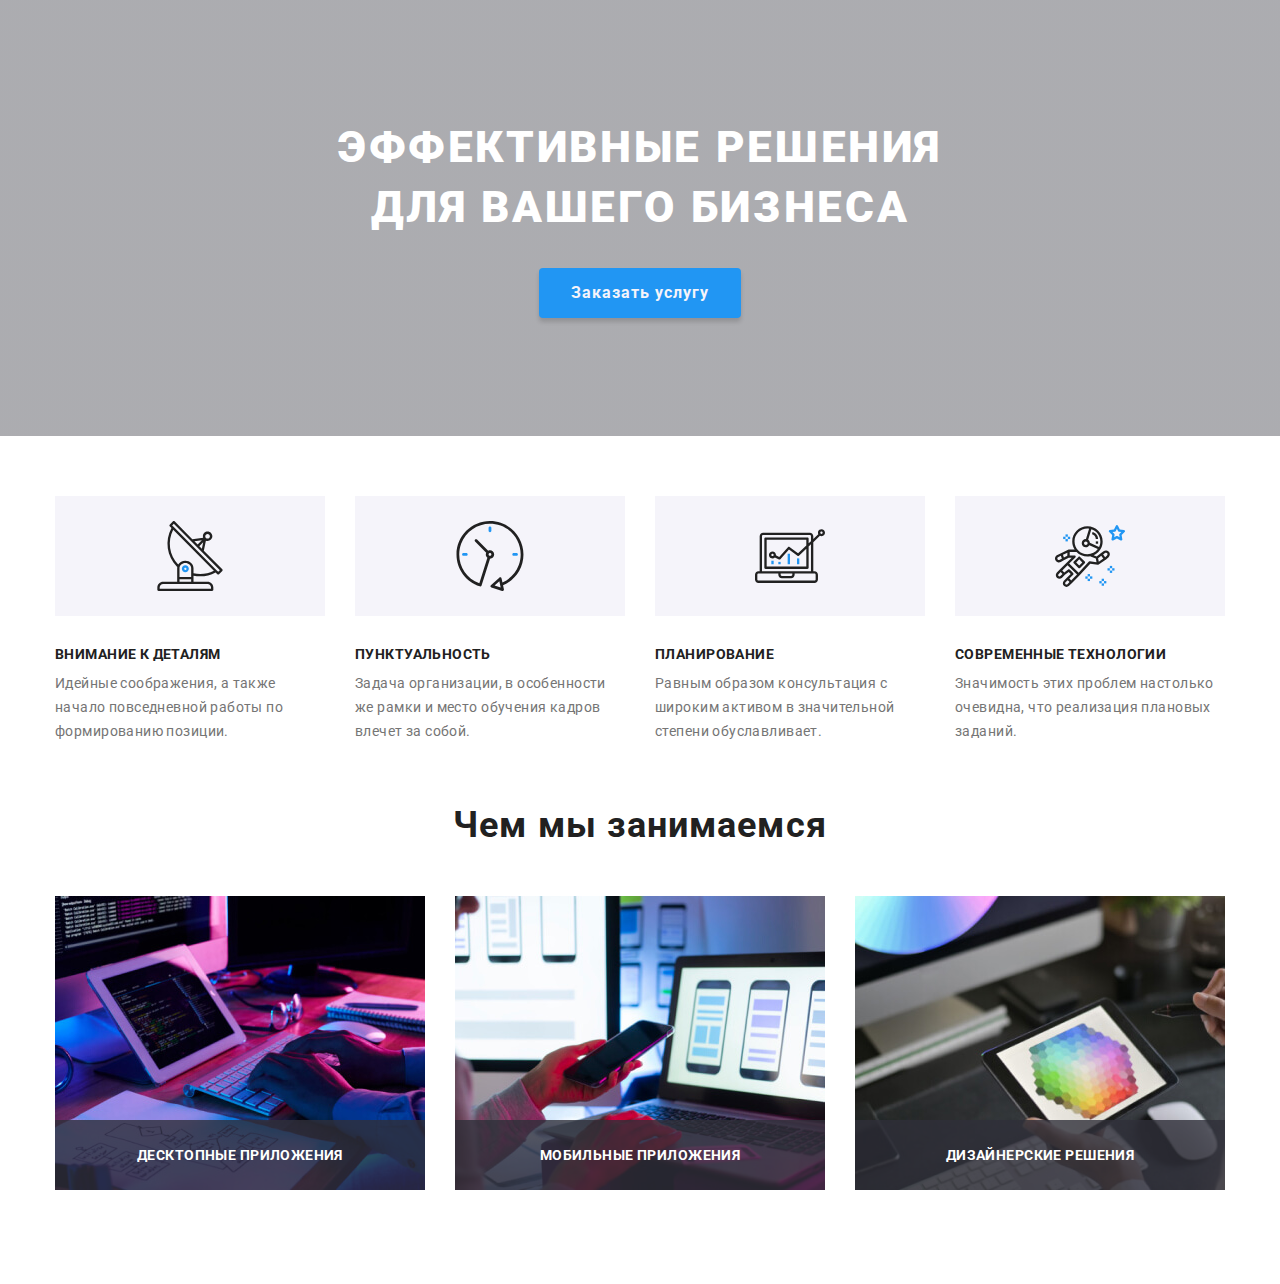
==== commit 258b640f: "receprion" ====
--- a/index.html
+++ b/index.html
@@ -30,7 +30,7 @@
   </head>
   <body class="body">
     <!-- Header -->
-    <header class="header">
+    <!-- <header class="header">
       <div class="container">
         <nav class="nav">
           <a href="./index.html" class="logo">
@@ -66,11 +66,11 @@
           >
         </address>
       </div>
-    </header>
+    </header> -->
     <!-- Main -->
     
       <main class="main">
-        <!-- hero -->
+        <!--================ hero ==============-->
         <section class="hero">
           <div class="container">
             <div class="container-hero">
@@ -78,7 +78,6 @@
             Эффективные решения <br> для вашего бизнеса
           </h1>
           </div>
-<!-- =========MODAL============== -->
           <button type="button" class="btn-primary" data-modal-open>
       Заказать услугу
     </button>
@@ -152,10 +151,10 @@
          
         </section>
         <!-- ASIDE -->
-        <section class="section">
+        <section class="aside">
          <div class="container">
            <div class="container-aside">
-            <ul class="section-aside">
+            <ul class="aside__list">
             <li class="section-aside-list icon-antenna">
               <h3 class="section-aside-subtitle">Внимание к деталям</h3>
               <p class="section-aside-subtitle-text">
@@ -195,12 +194,12 @@
           <div class="container-receprion">
             <h2 class="receprion__section-title">Чем мы занимаемся</h2>
           <h3 hidden>Примеры работ</h3>
-          <ul class="examples">
-            <li class="examples-work" >
+          <ul class="receprion__list">
+            <li class="receprion__list--item" >
               <div class="aside-img-thumb">
                 <img
                 class="section-aside-img"
-                src="./image/receprion-img/img1.jpg"
+                src="./image/receprion-img/receprion-1.jpg"
                 alt="фото"
                 width="370"
                 height="294"
@@ -212,11 +211,11 @@
             </div>
               
             </li>
-            <li class="examples-work" >
+            <li class="receprion__list--item" >
               <div class="aside-img-thumb">
                 <img
                 class="section-aside-img"
-                src="./image/receprion-img/img2.jpg"
+                src="./image/receprion-img/receprion-2.jpg"
                 alt="фото"
                 width="370"
                 height="294"
@@ -228,11 +227,11 @@
               </div>
               
             </li>
-            <li class="examples-work" >
+            <li class="receprion__list--item" >
               <div class="aside-img-thumb">
                 <img
                 class="section-aside-img"
-                src="./image/receprion-img/img3.jpg"
+                src="./image/receprion-img/receprion-3.jpg"
                 alt="фото"
                 width="370"
                 height="294"
@@ -249,7 +248,7 @@
          </div> 
          </section>
         <!-- Команда -->
-        <section class="section command">
+        <!-- <section class="section command">
           <div class="container command">
             <h2 class="comand__section-title">Наша Команда</h2>
           <ul class="command-title">
@@ -356,9 +355,9 @@
             </li>
           </ul>
           </div>
-        </section>
+        </section> -->
         <!-- Clients -->
-        <section class="section clients">
+        <!-- <section class="section clients">
         <div class="container clients">
           <h2 class="clients__title">Постоянные клиенты</h2>
         <ul class="clients-list">
@@ -412,12 +411,12 @@
             </li>
         </ul>
         </div>
-      </section>
+      </section> -->
       </main>
     </div>
 
 <!-- FOOTER -->
-    <footer class="section footer">
+    <!-- <footer class="section footer">
       <div class="container footer">
         <div class="container-footer-info">
           <a href="./index.html" class="logo">
@@ -493,7 +492,7 @@
         </div>
         
       </div>
-    </footer>
+    </footer> -->
 
 
     <script src="./js/modal.js"></script>
--- a/css/main.min.css
+++ b/css/main.min.css
@@ -1,2 +1,2 @@
-.visually-hidden{position:absolute !important;clip:rect(1px 1px 1px 1px);clip:rect(1px, 1px, 1px, 1px);padding:0 !important;border:0 !important;height:1px !important;width:1px !important;overflow:hidden}body{font-family:Roboto;font-size:20px;background-color:#FFFF;color:#212121}*,*::before,*::after{-webkit-box-sizing:inherit;box-sizing:inherit}html,body,div,span,applet,object,iframe,h1,h2,h3,h4,h5,h6,p,blockquote,pre,a,abbr,acronym,address,big,cite,code,del,dfn,em,img,ins,kbd,q,s,samp,small,strike,strong,sub,sup,tt,var,b,u,i,center,dl,dt,dd,ol,ul,li,fieldset,form,label,legend,table,caption,tbody,tfoot,thead,tr,th,td,article,aside,canvas,details,embed,figure,figcaption,footer,header,hgroup,menu,nav,output,ruby,section,summary,time,mark,audio,video{margin:0;padding:0;border:0;font-size:100%;font:inherit;vertical-align:baseline}article,aside,details,figcaption,figure,footer,header,hgroup,menu,nav,section{display:block}body{line-height:1}ol,ul{list-style:none}blockquote,q{quotes:none}blockquote:before,blockquote:after,q:before,q:after{content:'';content:none}table{border-collapse:collapse;border-spacing:0}/*! normalize.css v8.0.1 | MIT License | github.com/necolas/normalize.css */html{line-height:1.15;-webkit-text-size-adjust:100%;-webkit-box-sizing:border-box;box-sizing:border-box}body{margin:0}main{display:block}h1{font-size:2em;margin:0.67em 0}hr{-webkit-box-sizing:content-box;box-sizing:content-box;height:0;overflow:visible}pre{font-family:monospace, monospace;font-size:1em}a{background-color:transparent}abbr[title]{border-bottom:none;text-decoration:underline;-webkit-text-decoration:underline dotted;text-decoration:underline dotted}b,strong{font-weight:bolder}code,kbd,samp{font-family:monospace, monospace;font-size:1em}small{font-size:80%}sub,sup{font-size:75%;line-height:0;position:relative;vertical-align:baseline}sub{bottom:-0.25em}sup{top:-0.5em}img{border-style:none}button,input,optgroup,select,textarea{font-family:inherit;font-size:100%;line-height:1.15;margin:0}button,input{overflow:visible}button,select{text-transform:none}button,[type="button"],[type="reset"],[type="submit"]{-webkit-appearance:button}button::-moz-focus-inner,[type="button"]::-moz-focus-inner,[type="reset"]::-moz-focus-inner,[type="submit"]::-moz-focus-inner{border-style:none;padding:0}button:-moz-focusring,[type="button"]:-moz-focusring,[type="reset"]:-moz-focusring,[type="submit"]:-moz-focusring{outline:1px dotted ButtonText}fieldset{padding:0.35em 0.75em 0.625em}legend{-webkit-box-sizing:border-box;box-sizing:border-box;color:inherit;display:table;max-width:100%;padding:0;white-space:normal}progress{vertical-align:baseline}textarea{overflow:auto}[type="checkbox"],[type="radio"]{-webkit-box-sizing:border-box;box-sizing:border-box;padding:0}[type="number"]::-webkit-inner-spin-button,[type="number"]::-webkit-outer-spin-button{height:auto}[type="search"]{-webkit-appearance:textfield;outline-offset:-2px}[type="search"]::-webkit-search-decoration{-webkit-appearance:none}::-webkit-file-upload-button{-webkit-appearance:button;font:inherit}details{display:block}summary{display:list-item}template{display:none}[hidden]{display:none}.body{font-family:Roboto;font-size:20px;background-color:#FFFF;color:#212121}a{text-decoration:none}ul{list-style:none;padding:0;margin:0}img{display:block;max-width:100%}.container{width:1200px;padding-left:15px;padding-right:15px;margin:0 auto}.button-nav{display:-webkit-box;display:-ms-flexbox;display:flex;-webkit-box-pack:center;-ms-flex-pack:center;justify-content:center}.btn-title{margin-right:-8px}.container.btn-title:last-child{margin-right:0}.btn-primary{color:#F5F4FA;background-color:#2196F3;-webkit-box-shadow:0px 4px 4px rgba(0,0,0,0.15);box-shadow:0px 4px 4px rgba(0,0,0,0.15);font-style:normal;text-align:center;font-size:16px;font-weight:700;letter-spacing:0.06em;line-height:1.875;display:inline-block;height:50px;padding:10px 32px;border-radius:4px;border:inherit}.button-porfolio{color:#212121;display:inline-block;font-style:normal;font-weight:500;font-size:16px;text-align:center;line-height:1.6;border:inherit;border-radius:4px;padding:6px 22px;margin:8px;border:1px solid transparent;cursor:pointer}.container-porfolio-btn{margin-left:-8px;margin-right:-8px;margin-top:0px;margin-bottom:34px}.button-porfolio:hover,.button-porfolio:focus{background-color:#2196F3;color:#F5F4FA;-webkit-box-shadow:0px 3px 1px rgba(0,0,0,0.1),0px 1px 2px rgba(0,0,0,0.08),0px 2px 2px rgba(0,0,0,0.12);box-shadow:0px 3px 1px rgba(0,0,0,0.1),0px 1px 2px rgba(0,0,0,0.08),0px 2px 2px rgba(0,0,0,0.12);-webkit-transition:background-color 250ms cubic-bezier(0.4, 0, 0.2, 1),color 250ms cubic-bezier(0.4, 0, 0.2, 1),-webkit-box-shadow 250ms cubic-bezier(0.4, 0, 0.2, 1);transition:background-color 250ms cubic-bezier(0.4, 0, 0.2, 1),color 250ms cubic-bezier(0.4, 0, 0.2, 1),-webkit-box-shadow 250ms cubic-bezier(0.4, 0, 0.2, 1);transition:background-color 250ms cubic-bezier(0.4, 0, 0.2, 1),color 250ms cubic-bezier(0.4, 0, 0.2, 1),box-shadow 250ms cubic-bezier(0.4, 0, 0.2, 1);transition:background-color 250ms cubic-bezier(0.4, 0, 0.2, 1),color 250ms cubic-bezier(0.4, 0, 0.2, 1),box-shadow 250ms cubic-bezier(0.4, 0, 0.2, 1),-webkit-box-shadow 250ms cubic-bezier(0.4, 0, 0.2, 1)}.btn-close{position:absolute;top:8px;right:8px;width:30px;height:30px;display:-webkit-box;display:-ms-flexbox;display:flex;-webkit-box-pack:center;-ms-flex-pack:center;justify-content:center;-webkit-box-align:center;-ms-flex-align:center;align-items:center;border-radius:50%;background-color:#FFFF;border:1px solid rgba(0,0,0,0.1);cursor:pointer;outline:none}.btn-close-icon{fill:#000000}.btn-close:hover .btn-close-icon,.btn-close:focus .btn-close-icon{fill:#2196F3;-webkit-transition:fill cubic-bezier(0.4, 0, 0.2, 1) 250ms;transition:fill cubic-bezier(0.4, 0, 0.2, 1) 250ms}.btn-submit{width:200px;height:50px;margin:0;color:#FFFF;background:#2196F3;outline:none;border-radius:4px;border:inherit;font-family:Roboto;font-style:normal;font-weight:bold;font-size:16px;line-height:30px;margin-left:auto;margin-right:auto;cursor:pointer}.btn-submit:hover,.btn-submit:focus{-webkit-box-shadow:0px 4px 4px rgba(0,0,0,0.15);box-shadow:0px 4px 4px rgba(0,0,0,0.15);-webkit-transition:-webkit-box-shadow 250ms cubic-bezier(0.4, 0, 0.2, 1);transition:-webkit-box-shadow 250ms cubic-bezier(0.4, 0, 0.2, 1);transition:box-shadow 250ms cubic-bezier(0.4, 0, 0.2, 1);transition:box-shadow 250ms cubic-bezier(0.4, 0, 0.2, 1), -webkit-box-shadow 250ms cubic-bezier(0.4, 0, 0.2, 1)}.section-portfolio,.section{padding-top:94px;padding-bottom:94px;margin-bottom:0px;margin-top:0px}.logo{color:#212121;font-family:Raleway;font-size:26px;font-weight:700;font-style:normal;line-height:.838;letter-spacing:0.03em;padding-bottom:32px}.logo-accent{color:#2196F3}.container.footer .logo{color:#FFFF}.header .address{margin-left:auto;margin-right:30px}.nav{display:-webkit-box;display:-ms-flexbox;display:flex;-webkit-box-align:center;-ms-flex-align:center;align-items:center}.site-nav{display:-webkit-box;display:-ms-flexbox;display:flex;-webkit-box-align:center;-ms-flex-align:center;align-items:center}.header .logo{margin-right:94px}.site-list-item:not(:last-child){margin-right:50px}.section-aside-list:not(:last-child){margin-right:30px}.adress-icon{fill:#757575;margin-right:10px}.address-tel:hover .adress-icon,.address-tel:focus .adress-icon,.address-mail:hover .adress-icon,.address-mail:focus .adress-icon{fill:#2196F3}.address-mail,.address-tel{display:inline-block;padding-bottom:32px;font-family:Roboto;font-style:normal;font-weight:500;font-size:14px;line-height:16px;letter-spacing:0.02em;color:#757575}.site-nav-link{display:inline-block;padding-bottom:32px;margin:0;color:#212121;font-size:14px;font-weight:500;font-style:normal;line-height:.875;letter-spacing:0.02em}.address-mail+.address-tel{margin-left:30px}.site-nav-link:focus{color:#2196F3;-webkit-transition:color 250ms cubic-bezier(0.4, 0, 0.2, 1);transition:color 250ms cubic-bezier(0.4, 0, 0.2, 1)}.site-nav-link:hover{color:#2196F3;-webkit-transition:color 250ms cubic-bezier(0.4, 0, 0.2, 1);transition:color 250ms cubic-bezier(0.4, 0, 0.2, 1)}.address-mail:focus{color:#2196F3;-webkit-transition:color 250ms cubic-bezier(0.4, 0, 0.2, 1);transition:color 250ms cubic-bezier(0.4, 0, 0.2, 1)}.address-mail:hover{color:#2196F3;-webkit-transition:color 250ms cubic-bezier(0.4, 0, 0.2, 1);transition:color 250ms cubic-bezier(0.4, 0, 0.2, 1)}.address-tel:focus{color:#2196F3;-webkit-transition:color 250ms cubic-bezier(0.4, 0, 0.2, 1);transition:color 250ms cubic-bezier(0.4, 0, 0.2, 1)}.address-tel:hover{color:#2196F3;-webkit-transition:color 250ms cubic-bezier(0.4, 0, 0.2, 1);transition:color 250ms cubic-bezier(0.4, 0, 0.2, 1)}.site-nav .site-nav-link.current{position:relative;color:#2196F3}.site-nav-link.current::after{position:absolute;content:'';display:block;width:100%;height:4px;margin:0;left:0;bottom:0;border-radius:2px;background-color:#2196F3}.icon-antenna::before{background-image:url(../image/aside/antenna1.svg);background-size:70px}.icon-clock::before{background-image:url(../image/aside/clock1.svg);background-size:70px}.icon-diagram::before{background-image:url(../image/aside/diagram1.svg);background-size:70px}.icon-astronaut::before{background-image:url(../image/aside/astronaut1.svg);background-size:70px}.comands-link-item{width:44px;height:44px;display:-webkit-box;display:-ms-flexbox;display:flex;border-radius:50%;border:1px solid #ffff;-webkit-box-pack:center;-ms-flex-pack:center;justify-content:center;-webkit-box-align:center;-ms-flex-align:center;align-items:center}.items-link:not(:last-child){margin-right:10px}.comands-link-item:focus{background-color:#2196F3;-webkit-transition:background-color cubic-bezier(0.4, 0, 0.2, 1) 250ms;transition:background-color cubic-bezier(0.4, 0, 0.2, 1) 250ms}.comands-link-item:hover{background-color:#2196F3;-webkit-transition:background-color cubic-bezier(0.4, 0, 0.2, 1) 250ms;transition:background-color cubic-bezier(0.4, 0, 0.2, 1) 250ms}.comands-link-item:focus .command-social-icon,.comands-link-item:hover .command-social-icon{fill:#FFFF;-webkit-transition:fill cubic-bezier(0.4, 0, 0.2, 1) 250ms;transition:fill cubic-bezier(0.4, 0, 0.2, 1) 250ms}.command-social-icon{fill:#AFB1B8}.container-footer-form{margin-top:0px;margin-left:94px}.subscription-title{margin-top:0;margin-bottom:20px;font-family:Roboto;font-style:normal;font-weight:bold;font-size:14px;line-height:16px;letter-spacing:0.03em;text-transform:uppercase;color:#FFFFFF}.form-email{width:358px;height:50px;border:1px solid rgba(255,255,255,0.3);-webkit-box-sizing:border-box;box-sizing:border-box;-webkit-filter:drop-shadow(0px 4px 4px rgba(0,0,0,0.15));filter:drop-shadow(0px 4px 4px rgba(0,0,0,0.15));border-radius:4px;background-color:transparent;padding-top:15px;padding-bottom:15px;padding-left:16px;font-size:16px;line-height:20px;color:rgba(255,255,255,0.6);outline:none}.form-email::-webkit-input-placeholder{font-size:16px;line-height:20px;color:rgba(255,255,255,0.6)}.form-email:-ms-input-placeholder{font-size:16px;line-height:20px;color:rgba(255,255,255,0.6)}.form-email::-ms-input-placeholder{font-size:16px;line-height:20px;color:rgba(255,255,255,0.6)}.form-email::placeholder{font-size:16px;line-height:20px;color:rgba(255,255,255,0.6)}.btn-subscription-link{display:-webkit-inline-box;display:-ms-inline-flexbox;display:inline-flex;-ms-flex-line-pack:center;align-content:center;width:200px;height:50px;margin-left:20px;background:#2196F3;border-radius:4px;border:inherit;font-family:Roboto;font-style:normal;font-weight:bold;font-size:16px;line-height:30px;color:#FFFF;-webkit-box-pack:center;-ms-flex-pack:center;justify-content:center;-webkit-box-align:center;-ms-flex-align:center;align-items:center}.subscription-icon{fill:#FFFF;margin-left:10px}.form-email::-webkit-input-placeholder{font-family:Roboto;font-style:normal;font-weight:normal;font-size:16px;line-height:20px;letter-spacing:0.03em}.form-email:-ms-input-placeholder{font-family:Roboto;font-style:normal;font-weight:normal;font-size:16px;line-height:20px;letter-spacing:0.03em}.form-email::-ms-input-placeholder{font-family:Roboto;font-style:normal;font-weight:normal;font-size:16px;line-height:20px;letter-spacing:0.03em}.form-email::placeholder{font-family:Roboto;font-style:normal;font-weight:normal;font-size:16px;line-height:20px;letter-spacing:0.03em}.backdrop{position:fixed;top:0;left:0;width:100%;height:100%;z-index:100;background-color:rgba(0,0,0,0.5);opacity:1;-webkit-transition:opacity 250ms cubic-bezier(0.4, 0, 0.2, 1);transition:opacity 250ms cubic-bezier(0.4, 0, 0.2, 1)}.backdrop.is-hidden{opacity:0;pointer-events:none;-webkit-transition:opacity 250ms cubic-bezier(0.4, 0, 0.2, 1);transition:opacity 250ms cubic-bezier(0.4, 0, 0.2, 1)}.modal{position:absolute;top:50%;left:50%;-webkit-transform:translate(-50%, -50%);transform:translate(-50%, -50%);min-height:300px;min-width:300px;background-color:#fff;padding:40px}.form{display:-webkit-box;display:-ms-flexbox;display:flex;-webkit-box-orient:vertical;-webkit-box-direction:normal;-ms-flex-direction:column;flex-direction:column}.field-label{display:-webkit-box;display:-ms-flexbox;display:flex;margin-left:0px;margin-right:auto;margin-bottom:4px;font-family:Roboto;font-style:normal;font-weight:normal;font-size:12px;line-height:14px;letter-spacing:0.01em;color:#757575}.field-input{border:1px solid rgba(33,33,33,0.2);border-radius:4px;padding-left:42px;-webkit-box-sizing:border-box;box-sizing:border-box;font-size:14px;width:100%;height:40px}.form-field:not(:last-child){margin-bottom:10px}.wrapper-form-filed{position:relative;display:block}.form-icon{position:absolute;top:50%;left:12px;-webkit-transform:translateY(-50%);transform:translateY(-50%);display:block}.field-input:focus+.form-icon{fill:#2196F3;-webkit-transition:color cubic-bezier(0.4, 0, 0.2, 1) 250ms;transition:color cubic-bezier(0.4, 0, 0.2, 1) 250ms}.modal-form-message{padding:12px 16px;width:100%;height:120px;border:1px solid rgba(33,33,33,0.2);border-radius:4px;font-size:14px;resize:none;outline:none}.modal-form-message::-webkit-input-placeholder{color:rgba(117,117,117,0.5);font-family:Roboto;font-style:normal;font-weight:normal;font-size:12px;line-height:14px;letter-spacing:0.01em;font-family:Roboto;font-style:normal;font-weight:normal;font-size:14px;line-height:16px;letter-spacing:0.01em}.modal-form-message:-ms-input-placeholder{color:rgba(117,117,117,0.5);font-family:Roboto;font-style:normal;font-weight:normal;font-size:12px;line-height:14px;letter-spacing:0.01em;font-family:Roboto;font-style:normal;font-weight:normal;font-size:14px;line-height:16px;letter-spacing:0.01em}.modal-form-message::-ms-input-placeholder{color:rgba(117,117,117,0.5);font-family:Roboto;font-style:normal;font-weight:normal;font-size:12px;line-height:14px;letter-spacing:0.01em;font-family:Roboto;font-style:normal;font-weight:normal;font-size:14px;line-height:16px;letter-spacing:0.01em}.modal-form-message::placeholder{color:rgba(117,117,117,0.5);font-family:Roboto;font-style:normal;font-weight:normal;font-size:12px;line-height:14px;letter-spacing:0.01em;font-family:Roboto;font-style:normal;font-weight:normal;font-size:14px;line-height:16px;letter-spacing:0.01em}.field-input:focus{outline:none;border:1px solid #2196F3;-webkit-transition:border cubic-bezier(0.4, 0, 0.2, 1) 250ms;transition:border cubic-bezier(0.4, 0, 0.2, 1) 250ms}.modal-form-message:focus{outline:none;border:1px solid #2196F3;-webkit-transition:border cubic-bezier(0.4, 0, 0.2, 1) 250ms;transition:border cubic-bezier(0.4, 0, 0.2, 1) 250ms}.field-label-policy{font-family:Roboto;font-style:normal;font-weight:normal;font-size:14px;line-height:24px;letter-spacing:0.03em;color:#757575}.field-label-policy::before{content:" ";display:inline-block;width:16px;height:15px;border:1px solid #212121;border-radius:2px;margin-right:7px}.form-field-policy{margin-top:20px;margin-bottom:30px}.input-policy:checked+.field-label-policy::before{border:1px solid #2196F3;background-color:#2196F3;background-repeat:no-repeat;background-image:url("../image/cheked-icon.svg");-webkit-transition:#2196F3 cubic-bezier(0.4, 0, 0.2, 1) 250ms,background-image cubic-bezier(0.4, 0, 0.2, 1) 250ms;transition:#2196F3 cubic-bezier(0.4, 0, 0.2, 1) 250ms,background-image cubic-bezier(0.4, 0, 0.2, 1) 250ms}.contract{font-family:Roboto;font-style:normal;font-weight:normal;font-size:14px;line-height:24px;letter-spacing:0.03em;text-decoration:underline;color:#2196F3}.modal p{margin-top:0;margin-bottom:12px;font-family:Roboto;font-style:normal;font-weight:bold;font-size:20px;line-height:23px;text-align:center;letter-spacing:0.03em}.form-field.box{margin-top:20px;margin-bottom:30px}.field-label.policy{font-family:Roboto;font-style:normal;font-weight:normal;font-size:14px;line-height:24px;letter-spacing:0.03em}.btn-submit{width:200px;height:50px;margin:0;color:#FFFF;background:#2196F3;outline:none;border-radius:4px;border:inherit;font-family:Roboto;font-style:normal;font-weight:bold;font-size:16px;line-height:30px;margin-left:auto;margin-right:auto;cursor:pointer}.btn-submit:hover,.btn-submit:focus{-webkit-box-shadow:0px 4px 4px rgba(0,0,0,0.15);box-shadow:0px 4px 4px rgba(0,0,0,0.15);-webkit-transition:-webkit-box-shadow 250ms cubic-bezier(0.4, 0, 0.2, 1);transition:-webkit-box-shadow 250ms cubic-bezier(0.4, 0, 0.2, 1);transition:box-shadow 250ms cubic-bezier(0.4, 0, 0.2, 1);transition:box-shadow 250ms cubic-bezier(0.4, 0, 0.2, 1), -webkit-box-shadow 250ms cubic-bezier(0.4, 0, 0.2, 1)}.header{padding-top:32px;padding-bottom:0;border-bottom:1px solid #F5F4FA}.heder{display:-webkit-box;display:-ms-flexbox;display:flex;-webkit-box-align:center;-ms-flex-align:center;align-items:center;-webkit-box-pack:justify;-ms-flex-pack:justify;justify-content:space-between}.header .container{display:-webkit-box;display:-ms-flexbox;display:flex;-webkit-box-align:center;-ms-flex-align:center;align-items:center;width:1200px;margin:0 auto}.header .address{margin-left:auto;margin-right:30px}.hero{padding-top:200px;padding-bottom:200px;max-width:1600px;min-height:600px;text-align:center;margin-left:auto;margin-right:auto;background-color:#000000;background-image:-webkit-gradient(linear, left top, right top, from(rgba(47,48,58,0.4)), to(rgba(47,48,58,0.4))),url(../image/hero-img/header-img.jpg);background-image:linear-gradient(to right, rgba(47,48,58,0.4), rgba(47,48,58,0.4)),url(../image/hero-img/header-img.jpg);background-size:cover;background-repeat:no-repeat;background-position:center}.section-title-hero{font-size:44px;font-weight:900;font-style:normal;text-transform:uppercase;text-align:center;line-height:60px;letter-spacing:0.06em;margin-top:0px;margin-bottom:30px;color:#F5F4FA}.section-aside-subtitle{padding-top:30px;font-size:14px;font-weight:700;font-style:normal;color:#212121;line-height:.875;text-transform:uppercase;margin-top:0px;margin-bottom:10px}.section-aside-subtitle-text{font-size:14px;font-weight:400;font-style:normal;color:#757575;line-height:24px;margin-top:0px}.container-aside{margin-left:auto;margin-right:auto}.section-aside{padding:0;margin:0;display:-webkit-box;display:-ms-flexbox;display:flex;-webkit-box-pack:justify;-ms-flex-pack:justify;justify-content:space-between}.aside-img-thumb{position:relative;display:-webkit-box;display:-ms-flexbox;display:flex;-webkit-box-pack:center;-ms-flex-pack:center;justify-content:center;-webkit-box-align:center;-ms-flex-align:center;align-items:center}.aside-img-text-thumb{position:absolute;width:100%;height:70px;padding-top:27px;bottom:0;left:0;background-color:rgba(47,48,58,0.8);cursor:pointer}.aside-img-text{margin:0;font-family:Roboto;font-style:normal;font-weight:bold;font-size:14px;line-height:16px;text-align:center;letter-spacing:0.03em;text-transform:uppercase;color:#FFFF}.section-aside .section-aside-list{display:-webkit-box;display:-ms-flexbox;display:flex;-webkit-box-flex:wrap;-ms-flex:wrap;flex:wrap;width:270px}.section-aside-list:not(:last-child){margin-right:30px}.examples{display:-webkit-box;display:-ms-flexbox;display:flex}.examples-work{display:-webkit-box;display:-ms-flexbox;display:flex;margin-top:0px;margin-bottom:0px;margin-left:auto;margin-right:auto}.examples-work:not(:last-child){margin-right:30px}.section-aside-list::before{content:"";display:block;height:120px;width:270px;background-repeat:no-repeat;background-color:#F5F4FA;background-position:center}.section-aside .section-aside-list{width:270px;-ms-flex-wrap:wrap;flex-wrap:wrap}.section.command{padding-top:94px;padding-bottom:94px;background-color:#F5F4FA}.command-title{display:-webkit-box;display:-ms-flexbox;display:flex;margin-top:0px;margin-bottom:0px}.command-title-list{background-color:#FFFF;-webkit-box-shadow:0px 1px 3px rgba(0,0,0,0.12),0px 1px 1px rgba(0,0,0,0.14),0px 2px 1px rgba(0,0,0,0.2);box-shadow:0px 1px 3px rgba(0,0,0,0.12),0px 1px 1px rgba(0,0,0,0.14),0px 2px 1px rgba(0,0,0,0.2);border-radius:0px 0px 4px 4px}.command-title-list:not(:last-child){margin-right:30px}.section-command-worker{padding-top:30px;margin-bottom:0}.section-command-specialty{margin-top:10px;margin-bottom:0px}.section-command-worker{font-size:16px;font-weight:500;font-style:normal;color:#212121;line-height:.842;margin-top:0px;margin-bottom:10px;text-align:center}.section-command-specialty{font-size:16px;font-weight:400;font-style:normal;color:#757575;line-height:.842;margin-top:0px;margin-bottom:16px;text-align:center}.command-list-link{display:-webkit-box;display:-ms-flexbox;display:flex;padding-top:0px;padding-bottom:30px;padding-left:32px;padding-right:32px;-webkit-box-pack:center;-ms-flex-pack:center;justify-content:center;-webkit-box-align:center;-ms-flex-align:center;align-items:center}.comand__section-title{font-family:Roboto;font-style:normal;font-weight:bold;font-size:36px;line-height:42px;text-align:center;letter-spacing:0.03em;margin-top:0;margin-bottom:50px;color:#212121}.section.receprion{width:1170px;padding-top:0px;padding-bottom:94px;margin:0 auto}.receprion__section-title{font-family:Roboto;font-style:normal;font-weight:bold;font-size:36px;line-height:42px;text-align:center;letter-spacing:0.03em;margin-top:0;margin-bottom:50px;color:#212121}.clients-list{display:-webkit-box;display:-ms-flexbox;display:flex;margin:0}.clients__title{font-family:Roboto;font-style:normal;font-weight:bold;font-size:36px;line-height:42px;text-align:center;letter-spacing:0.03em;margin-top:0;margin-bottom:50px;color:#212121}.clients-item{display:-webkit-box;display:-ms-flexbox;display:flex;width:170px;height:90px}.clients-item:not(:last-child){margin-right:30px}.clients-link{width:100%;height:100%;display:-webkit-box;display:-ms-flexbox;display:flex;-webkit-box-pack:center;-ms-flex-pack:center;justify-content:center;-webkit-box-align:center;-ms-flex-align:center;align-items:center;border:1px solid;border-radius:4px;border-color:#AFB1B8}.clients-icon{fill:#afb1b8}.clients-link:focus{fill:#2196F3;border-color:#2196F3;-webkit-transition:fill cubic-bezier(0.4, 0, 0.2, 1) 250ms,border-color cubic-bezier(0.4, 0, 0.2, 1) 250ms;transition:fill cubic-bezier(0.4, 0, 0.2, 1) 250ms,border-color cubic-bezier(0.4, 0, 0.2, 1) 250ms}.clients-link:hover{fill:#2196F3;border-color:#2196F3;-webkit-transition:fill cubic-bezier(0.4, 0, 0.2, 1) 250ms,border-color cubic-bezier(0.4, 0, 0.2, 1) 250ms;transition:fill cubic-bezier(0.4, 0, 0.2, 1) 250ms,border-color cubic-bezier(0.4, 0, 0.2, 1) 250ms}.clients-link:focus .clients-icon{fill:#2196F3;border-color:#2196F3;-webkit-transition:fill cubic-bezier(0.4, 0, 0.2, 1) 250ms,border-color cubic-bezier(0.4, 0, 0.2, 1) 250ms;transition:fill cubic-bezier(0.4, 0, 0.2, 1) 250ms,border-color cubic-bezier(0.4, 0, 0.2, 1) 250ms}.clients-link:hover .clients-icon{fill:#2196F3;border-color:#2196F3;-webkit-transition:fill cubic-bezier(0.4, 0, 0.2, 1) 250ms,border-color cubic-bezier(0.4, 0, 0.2, 1) 250ms;transition:fill cubic-bezier(0.4, 0, 0.2, 1) 250ms,border-color cubic-bezier(0.4, 0, 0.2, 1) 250ms}.section.footer{padding-top:60px;padding-bottom:60px}.container.footer{display:-webkit-box;display:-ms-flexbox;display:flex}.container-footer-info{display:block;margin-top:0px;margin-right:70px}.footer{background-color:#2F303A}.addres-geo{color:#FFFF;font-family:Roboto;font-style:normal;font-weight:normal;font-size:14px;line-height:24px;letter-spacing:0.03em}.footer.addres{padding-top:20px;padding-bottom:9px}.address-mail.footer{display:inline;margin-left:0px;color:rgba(255,255,255,0.6);padding-bottom:0px}.address-tel.footer{display:inline;margin-left:0px;color:rgba(255,255,255,0.6);padding-bottom:0px}.address-tel.footer{display:-webkit-box;display:-ms-flexbox;display:flex;padding-top:9px}.footer .section-aside-subtitle{color:#FFFF}.footer.section-aside-subtitle{padding-top:0}.container-footer-social{margin-top:0px}.footer-social-link{display:-webkit-box;display:-ms-flexbox;display:flex}.social-link{width:44px;height:44px;display:-webkit-box;display:-ms-flexbox;display:flex;border-radius:50%;background-color:rgba(255,255,255,0.1);-webkit-box-pack:center;-ms-flex-pack:center;justify-content:center;-webkit-box-align:center;-ms-flex-align:center;align-items:center}.social-link:focus{background-color:#2196F3;-webkit-transition:background-color 250ms cubic-bezier(0.4, 0, 0.2, 1);transition:background-color 250ms cubic-bezier(0.4, 0, 0.2, 1)}.social-link:hover{background-color:#2196F3;-webkit-transition:background-color 250ms cubic-bezier(0.4, 0, 0.2, 1);transition:background-color 250ms cubic-bezier(0.4, 0, 0.2, 1)}.social-link-title{margin:0;padding-top:20px}.social-link-title:not(:last-child){margin-right:10px}.social-icon{fill:#FFFF}.portfolio-heading{color:#212121;font-size:18px;font-weight:700;font-style:normal;line-height:36px;letter-spacing:0.06em;margin-top:0;margin-bottom:4px}.portfolio-text{color:#757575;font-size:16px;font-weight:400;font-style:normal;line-height:.5;letter-spacing:0.03em}.proect-items{display:-webkit-box;display:-ms-flexbox;display:flex;-ms-flex-wrap:wrap;flex-wrap:wrap;margin-top:-30px;margin-left:-30px;margin-bottom:0px;padding-top:30px}.proect-list{margin-top:30px;margin-left:30px;-ms-flex-preferred-size:calc(100% / 3 - 30px);flex-basis:calc(100% / 3 - 30px);border:1px solid #eee}.img-porfolio{margin-top:0px;margin-bottom:0px}.card-content{padding:20px 20px}.porfolio-link:hover{display:block;-webkit-box-shadow:1px 4px 6px 0px rgba(0,0,0,0.16),0px 4px 4px 0px rgba(0,0,0,0.06),0px 1px 1px 0px rgba(0,0,0,0.12);box-shadow:1px 4px 6px 0px rgba(0,0,0,0.16),0px 4px 4px 0px rgba(0,0,0,0.06),0px 1px 1px 0px rgba(0,0,0,0.12);-webkit-transition:-webkit-box-shadow cubic-bezier(0.4, 0, 0.2, 1) 250ms;transition:-webkit-box-shadow cubic-bezier(0.4, 0, 0.2, 1) 250ms;transition:box-shadow cubic-bezier(0.4, 0, 0.2, 1) 250ms;transition:box-shadow cubic-bezier(0.4, 0, 0.2, 1) 250ms, -webkit-box-shadow cubic-bezier(0.4, 0, 0.2, 1) 250ms}.porfolio-link:focus{display:block;-webkit-box-shadow:1px 4px 6px 0px rgba(0,0,0,0.16),0px 4px 4px 0px rgba(0,0,0,0.06),0px 1px 1px 0px rgba(0,0,0,0.12);box-shadow:1px 4px 6px 0px rgba(0,0,0,0.16),0px 4px 4px 0px rgba(0,0,0,0.06),0px 1px 1px 0px rgba(0,0,0,0.12);-webkit-transition:-webkit-box-shadow cubic-bezier(0.4, 0, 0.2, 1) 250ms;transition:-webkit-box-shadow cubic-bezier(0.4, 0, 0.2, 1) 250ms;transition:box-shadow cubic-bezier(0.4, 0, 0.2, 1) 250ms;transition:box-shadow cubic-bezier(0.4, 0, 0.2, 1) 250ms, -webkit-box-shadow cubic-bezier(0.4, 0, 0.2, 1) 250ms}.portfolio-thumb{position:relative;display:-webkit-box;display:-ms-flexbox;display:flex;-webkit-box-pack:center;-ms-flex-pack:center;justify-content:center;-webkit-box-align:center;-ms-flex-align:center;align-items:center;overflow:hidden}.product-actions{position:absolute;width:100%;height:100%;top:0;left:0;padding:64px 24px;background-color:rgba(33,150,243,0.9);color:#fff;-webkit-transform:translateY(100%);transform:translateY(100%);-webkit-transition:-webkit-transform cubic-bezier(0.4, 0, 0.2, 1) 250ms;transition:-webkit-transform cubic-bezier(0.4, 0, 0.2, 1) 250ms;transition:transform cubic-bezier(0.4, 0, 0.2, 1) 250ms;transition:transform cubic-bezier(0.4, 0, 0.2, 1) 250ms, -webkit-transform cubic-bezier(0.4, 0, 0.2, 1) 250ms}.porfolio-link:hover .product-actions{-webkit-transform:translateY(0);transform:translateY(0)}.porfolio-link:focus .product-actions{-webkit-transform:translateY(0);transform:translateY(0)}.product-text{margin:0;font-family:Roboto;font-style:normal;font-weight:normal;font-size:18px;line-height:28px;letter-spacing:0.03em}
+.visually-hidden{position:absolute !important;clip:rect(1px 1px 1px 1px);clip:rect(1px, 1px, 1px, 1px);padding:0 !important;border:0 !important;height:1px !important;width:1px !important;overflow:hidden}body{font-family:Roboto;font-size:20px;background-color:#FFFF;color:#212121}*,*::before,*::after{-webkit-box-sizing:inherit;box-sizing:inherit}html,body,div,span,applet,object,iframe,h1,h2,h3,h4,h5,h6,p,blockquote,pre,a,abbr,acronym,address,big,cite,code,del,dfn,em,img,ins,kbd,q,s,samp,small,strike,strong,sub,sup,tt,var,b,u,i,center,dl,dt,dd,ol,ul,li,fieldset,form,label,legend,table,caption,tbody,tfoot,thead,tr,th,td,article,aside,canvas,details,embed,figure,figcaption,footer,header,hgroup,menu,nav,output,ruby,section,summary,time,mark,audio,video{margin:0;padding:0;border:0;font-size:100%;font:inherit;vertical-align:baseline}article,aside,details,figcaption,figure,footer,header,hgroup,menu,nav,section{display:block}body{line-height:1}ol,ul{list-style:none}blockquote,q{quotes:none}blockquote:before,blockquote:after,q:before,q:after{content:'';content:none}table{border-collapse:collapse;border-spacing:0}/*! normalize.css v8.0.1 | MIT License | github.com/necolas/normalize.css */html{line-height:1.15;-webkit-text-size-adjust:100%;-webkit-box-sizing:border-box;box-sizing:border-box}body{margin:0}main{display:block}h1{font-size:2em;margin:0.67em 0}hr{-webkit-box-sizing:content-box;box-sizing:content-box;height:0;overflow:visible}pre{font-family:monospace, monospace;font-size:1em}a{background-color:transparent}abbr[title]{border-bottom:none;text-decoration:underline;-webkit-text-decoration:underline dotted;text-decoration:underline dotted}b,strong{font-weight:bolder}code,kbd,samp{font-family:monospace, monospace;font-size:1em}small{font-size:80%}sub,sup{font-size:75%;line-height:0;position:relative;vertical-align:baseline}sub{bottom:-0.25em}sup{top:-0.5em}img{border-style:none}button,input,optgroup,select,textarea{font-family:inherit;font-size:100%;line-height:1.15;margin:0}button,input{overflow:visible}button,select{text-transform:none}button,[type="button"],[type="reset"],[type="submit"]{-webkit-appearance:button}button::-moz-focus-inner,[type="button"]::-moz-focus-inner,[type="reset"]::-moz-focus-inner,[type="submit"]::-moz-focus-inner{border-style:none;padding:0}button:-moz-focusring,[type="button"]:-moz-focusring,[type="reset"]:-moz-focusring,[type="submit"]:-moz-focusring{outline:1px dotted ButtonText}fieldset{padding:0.35em 0.75em 0.625em}legend{-webkit-box-sizing:border-box;box-sizing:border-box;color:inherit;display:table;max-width:100%;padding:0;white-space:normal}progress{vertical-align:baseline}textarea{overflow:auto}[type="checkbox"],[type="radio"]{-webkit-box-sizing:border-box;box-sizing:border-box;padding:0}[type="number"]::-webkit-inner-spin-button,[type="number"]::-webkit-outer-spin-button{height:auto}[type="search"]{-webkit-appearance:textfield;outline-offset:-2px}[type="search"]::-webkit-search-decoration{-webkit-appearance:none}::-webkit-file-upload-button{-webkit-appearance:button;font:inherit}details{display:block}summary{display:list-item}template{display:none}[hidden]{display:none}.body{font-family:Roboto;font-size:20px;background-color:#FFFF;color:#212121}a{text-decoration:none}ul{list-style:none;padding:0;margin:0}img{display:block;max-width:100%}.container{width:100%;padding:0 15px}@media screen and (min-width: 480px){.container{margin:0 auto}}@media screen and (min-width: 768px){.container{max-width:768px}}@media screen and (min-width: 1200px){.container{max-width:1200px}}.button-nav{display:-webkit-box;display:-ms-flexbox;display:flex;-webkit-box-pack:center;-ms-flex-pack:center;justify-content:center}.btn-title{margin-right:-8px}.container.btn-title:last-child{margin-right:0}.btn-primary{color:#F5F4FA;background-color:#2196F3;-webkit-box-shadow:0px 4px 4px rgba(0,0,0,0.15);box-shadow:0px 4px 4px rgba(0,0,0,0.15);font-style:normal;text-align:center;font-size:16px;font-weight:700;letter-spacing:0.06em;line-height:1.875;display:inline-block;height:50px;padding:10px 32px;border-radius:4px;border:inherit}.button-porfolio{color:#212121;display:inline-block;font-style:normal;font-weight:500;font-size:16px;text-align:center;line-height:1.6;border:inherit;border-radius:4px;padding:6px 22px;margin:8px;border:1px solid transparent;cursor:pointer}.container-porfolio-btn{margin-left:-8px;margin-right:-8px;margin-top:0px;margin-bottom:34px}.button-porfolio:hover,.button-porfolio:focus{background-color:#2196F3;color:#F5F4FA;-webkit-box-shadow:0px 3px 1px rgba(0,0,0,0.1),0px 1px 2px rgba(0,0,0,0.08),0px 2px 2px rgba(0,0,0,0.12);box-shadow:0px 3px 1px rgba(0,0,0,0.1),0px 1px 2px rgba(0,0,0,0.08),0px 2px 2px rgba(0,0,0,0.12);-webkit-transition:background-color 250ms cubic-bezier(0.4, 0, 0.2, 1),color 250ms cubic-bezier(0.4, 0, 0.2, 1),-webkit-box-shadow 250ms cubic-bezier(0.4, 0, 0.2, 1);transition:background-color 250ms cubic-bezier(0.4, 0, 0.2, 1),color 250ms cubic-bezier(0.4, 0, 0.2, 1),-webkit-box-shadow 250ms cubic-bezier(0.4, 0, 0.2, 1);transition:background-color 250ms cubic-bezier(0.4, 0, 0.2, 1),color 250ms cubic-bezier(0.4, 0, 0.2, 1),box-shadow 250ms cubic-bezier(0.4, 0, 0.2, 1);transition:background-color 250ms cubic-bezier(0.4, 0, 0.2, 1),color 250ms cubic-bezier(0.4, 0, 0.2, 1),box-shadow 250ms cubic-bezier(0.4, 0, 0.2, 1),-webkit-box-shadow 250ms cubic-bezier(0.4, 0, 0.2, 1)}.btn-close{position:absolute;top:8px;right:8px;width:30px;height:30px;display:-webkit-box;display:-ms-flexbox;display:flex;-webkit-box-pack:center;-ms-flex-pack:center;justify-content:center;-webkit-box-align:center;-ms-flex-align:center;align-items:center;border-radius:50%;background-color:#FFFF;border:1px solid rgba(0,0,0,0.1);cursor:pointer;outline:none}.btn-close-icon{fill:#000000}.btn-close:hover .btn-close-icon,.btn-close:focus .btn-close-icon{fill:#2196F3;-webkit-transition:fill cubic-bezier(0.4, 0, 0.2, 1) 250ms;transition:fill cubic-bezier(0.4, 0, 0.2, 1) 250ms}.btn-submit{width:200px;height:50px;margin:0;color:#FFFF;background:#2196F3;outline:none;border-radius:4px;border:inherit;font-family:Roboto;font-style:normal;font-weight:bold;font-size:16px;line-height:30px;margin-left:auto;margin-right:auto;cursor:pointer}.btn-submit:hover,.btn-submit:focus{-webkit-box-shadow:0px 4px 4px rgba(0,0,0,0.15);box-shadow:0px 4px 4px rgba(0,0,0,0.15);-webkit-transition:-webkit-box-shadow 250ms cubic-bezier(0.4, 0, 0.2, 1);transition:-webkit-box-shadow 250ms cubic-bezier(0.4, 0, 0.2, 1);transition:box-shadow 250ms cubic-bezier(0.4, 0, 0.2, 1);transition:box-shadow 250ms cubic-bezier(0.4, 0, 0.2, 1), -webkit-box-shadow 250ms cubic-bezier(0.4, 0, 0.2, 1)}.logo{color:#212121;font-family:Raleway;font-size:26px;font-weight:700;font-style:normal;line-height:.838;letter-spacing:0.03em;padding-bottom:32px}.logo-accent{color:#2196F3}.container.footer .logo{color:#FFFF}.header .address{margin-left:auto;margin-right:30px}.nav{display:-webkit-box;display:-ms-flexbox;display:flex;-webkit-box-align:center;-ms-flex-align:center;align-items:center}.site-nav{display:-webkit-box;display:-ms-flexbox;display:flex;-webkit-box-align:center;-ms-flex-align:center;align-items:center}.header .logo{margin-right:94px}.site-list-item:not(:last-child){margin-right:50px}.adress-icon{fill:#757575;margin-right:10px}.address-tel:hover .adress-icon,.address-tel:focus .adress-icon,.address-mail:hover .adress-icon,.address-mail:focus .adress-icon{fill:#2196F3}.address-mail,.address-tel{display:inline-block;padding-bottom:32px;font-family:Roboto;font-style:normal;font-weight:500;font-size:14px;line-height:16px;letter-spacing:0.02em;color:#757575}.site-nav-link{display:inline-block;padding-bottom:32px;margin:0;color:#212121;font-size:14px;font-weight:500;font-style:normal;line-height:.875;letter-spacing:0.02em}.address-mail+.address-tel{margin-left:30px}.site-nav-link:focus{color:#2196F3;-webkit-transition:color 250ms cubic-bezier(0.4, 0, 0.2, 1);transition:color 250ms cubic-bezier(0.4, 0, 0.2, 1)}.site-nav-link:hover{color:#2196F3;-webkit-transition:color 250ms cubic-bezier(0.4, 0, 0.2, 1);transition:color 250ms cubic-bezier(0.4, 0, 0.2, 1)}.address-mail:focus{color:#2196F3;-webkit-transition:color 250ms cubic-bezier(0.4, 0, 0.2, 1);transition:color 250ms cubic-bezier(0.4, 0, 0.2, 1)}.address-mail:hover{color:#2196F3;-webkit-transition:color 250ms cubic-bezier(0.4, 0, 0.2, 1);transition:color 250ms cubic-bezier(0.4, 0, 0.2, 1)}.address-tel:focus{color:#2196F3;-webkit-transition:color 250ms cubic-bezier(0.4, 0, 0.2, 1);transition:color 250ms cubic-bezier(0.4, 0, 0.2, 1)}.address-tel:hover{color:#2196F3;-webkit-transition:color 250ms cubic-bezier(0.4, 0, 0.2, 1);transition:color 250ms cubic-bezier(0.4, 0, 0.2, 1)}.site-nav .site-nav-link.current{position:relative;color:#2196F3}.site-nav-link.current::after{position:absolute;content:'';display:block;width:100%;height:4px;margin:0;left:0;bottom:0;border-radius:2px;background-color:#2196F3}.icon-antenna::before{background-image:url(../image/aside/antenna1.svg);background-size:70px}.icon-clock::before{background-image:url(../image/aside/clock1.svg);background-size:70px}.icon-diagram::before{background-image:url(../image/aside/diagram1.svg);background-size:70px}.icon-astronaut::before{background-image:url(../image/aside/astronaut1.svg);background-size:70px}.comands-link-item{width:44px;height:44px;display:-webkit-box;display:-ms-flexbox;display:flex;border-radius:50%;border:1px solid #ffff;-webkit-box-pack:center;-ms-flex-pack:center;justify-content:center;-webkit-box-align:center;-ms-flex-align:center;align-items:center}.items-link:not(:last-child){margin-right:10px}.comands-link-item:focus{background-color:#2196F3;-webkit-transition:background-color cubic-bezier(0.4, 0, 0.2, 1) 250ms;transition:background-color cubic-bezier(0.4, 0, 0.2, 1) 250ms}.comands-link-item:hover{background-color:#2196F3;-webkit-transition:background-color cubic-bezier(0.4, 0, 0.2, 1) 250ms;transition:background-color cubic-bezier(0.4, 0, 0.2, 1) 250ms}.comands-link-item:focus .command-social-icon,.comands-link-item:hover .command-social-icon{fill:#FFFF;-webkit-transition:fill cubic-bezier(0.4, 0, 0.2, 1) 250ms;transition:fill cubic-bezier(0.4, 0, 0.2, 1) 250ms}.command-social-icon{fill:#AFB1B8}.container-footer-form{margin-top:0px;margin-left:94px}.subscription-title{margin-top:0;margin-bottom:20px;font-family:Roboto;font-style:normal;font-weight:bold;font-size:14px;line-height:16px;letter-spacing:0.03em;text-transform:uppercase;color:#FFFFFF}.form-email{width:358px;height:50px;border:1px solid rgba(255,255,255,0.3);-webkit-box-sizing:border-box;box-sizing:border-box;-webkit-filter:drop-shadow(0px 4px 4px rgba(0,0,0,0.15));filter:drop-shadow(0px 4px 4px rgba(0,0,0,0.15));border-radius:4px;background-color:transparent;padding-top:15px;padding-bottom:15px;padding-left:16px;font-size:16px;line-height:20px;color:rgba(255,255,255,0.6);outline:none}.form-email::-webkit-input-placeholder{font-size:16px;line-height:20px;color:rgba(255,255,255,0.6)}.form-email:-ms-input-placeholder{font-size:16px;line-height:20px;color:rgba(255,255,255,0.6)}.form-email::-ms-input-placeholder{font-size:16px;line-height:20px;color:rgba(255,255,255,0.6)}.form-email::placeholder{font-size:16px;line-height:20px;color:rgba(255,255,255,0.6)}.btn-subscription-link{display:-webkit-inline-box;display:-ms-inline-flexbox;display:inline-flex;-ms-flex-line-pack:center;align-content:center;width:200px;height:50px;margin-left:20px;background:#2196F3;border-radius:4px;border:inherit;font-family:Roboto;font-style:normal;font-weight:bold;font-size:16px;line-height:30px;color:#FFFF;-webkit-box-pack:center;-ms-flex-pack:center;justify-content:center;-webkit-box-align:center;-ms-flex-align:center;align-items:center}.subscription-icon{fill:#FFFF;margin-left:10px}.form-email::-webkit-input-placeholder{font-family:Roboto;font-style:normal;font-weight:normal;font-size:16px;line-height:20px;letter-spacing:0.03em}.form-email:-ms-input-placeholder{font-family:Roboto;font-style:normal;font-weight:normal;font-size:16px;line-height:20px;letter-spacing:0.03em}.form-email::-ms-input-placeholder{font-family:Roboto;font-style:normal;font-weight:normal;font-size:16px;line-height:20px;letter-spacing:0.03em}.form-email::placeholder{font-family:Roboto;font-style:normal;font-weight:normal;font-size:16px;line-height:20px;letter-spacing:0.03em}.backdrop{position:fixed;top:0;left:0;width:100%;height:100%;z-index:100;background-color:rgba(0,0,0,0.5);opacity:1;-webkit-transition:opacity 250ms cubic-bezier(0.4, 0, 0.2, 1);transition:opacity 250ms cubic-bezier(0.4, 0, 0.2, 1)}.backdrop.is-hidden{opacity:0;pointer-events:none;-webkit-transition:opacity 250ms cubic-bezier(0.4, 0, 0.2, 1);transition:opacity 250ms cubic-bezier(0.4, 0, 0.2, 1)}.modal{position:absolute;top:50%;left:50%;-webkit-transform:translate(-50%, -50%);transform:translate(-50%, -50%);min-height:300px;min-width:300px;background-color:#fff;padding:40px}.form{display:-webkit-box;display:-ms-flexbox;display:flex;-webkit-box-orient:vertical;-webkit-box-direction:normal;-ms-flex-direction:column;flex-direction:column}.field-label{display:-webkit-box;display:-ms-flexbox;display:flex;margin-left:0px;margin-right:auto;margin-bottom:4px;font-family:Roboto;font-style:normal;font-weight:normal;font-size:12px;line-height:14px;letter-spacing:0.01em;color:#757575}.field-input{border:1px solid rgba(33,33,33,0.2);border-radius:4px;padding-left:42px;-webkit-box-sizing:border-box;box-sizing:border-box;font-size:14px;width:100%;height:40px}.form-field:not(:last-child){margin-bottom:10px}.wrapper-form-filed{position:relative;display:block}.form-icon{position:absolute;top:50%;left:12px;-webkit-transform:translateY(-50%);transform:translateY(-50%);display:block}.field-input:focus+.form-icon{fill:#2196F3;-webkit-transition:color cubic-bezier(0.4, 0, 0.2, 1) 250ms;transition:color cubic-bezier(0.4, 0, 0.2, 1) 250ms}.modal-form-message{padding:12px 16px;width:100%;height:120px;border:1px solid rgba(33,33,33,0.2);border-radius:4px;font-size:14px;resize:none;outline:none}.modal-form-message::-webkit-input-placeholder{color:rgba(117,117,117,0.5);font-family:Roboto;font-style:normal;font-weight:normal;font-size:12px;line-height:14px;letter-spacing:0.01em;font-family:Roboto;font-style:normal;font-weight:normal;font-size:14px;line-height:16px;letter-spacing:0.01em}.modal-form-message:-ms-input-placeholder{color:rgba(117,117,117,0.5);font-family:Roboto;font-style:normal;font-weight:normal;font-size:12px;line-height:14px;letter-spacing:0.01em;font-family:Roboto;font-style:normal;font-weight:normal;font-size:14px;line-height:16px;letter-spacing:0.01em}.modal-form-message::-ms-input-placeholder{color:rgba(117,117,117,0.5);font-family:Roboto;font-style:normal;font-weight:normal;font-size:12px;line-height:14px;letter-spacing:0.01em;font-family:Roboto;font-style:normal;font-weight:normal;font-size:14px;line-height:16px;letter-spacing:0.01em}.modal-form-message::placeholder{color:rgba(117,117,117,0.5);font-family:Roboto;font-style:normal;font-weight:normal;font-size:12px;line-height:14px;letter-spacing:0.01em;font-family:Roboto;font-style:normal;font-weight:normal;font-size:14px;line-height:16px;letter-spacing:0.01em}.field-input:focus{outline:none;border:1px solid #2196F3;-webkit-transition:border cubic-bezier(0.4, 0, 0.2, 1) 250ms;transition:border cubic-bezier(0.4, 0, 0.2, 1) 250ms}.modal-form-message:focus{outline:none;border:1px solid #2196F3;-webkit-transition:border cubic-bezier(0.4, 0, 0.2, 1) 250ms;transition:border cubic-bezier(0.4, 0, 0.2, 1) 250ms}.field-label-policy{font-family:Roboto;font-style:normal;font-weight:normal;font-size:14px;line-height:24px;letter-spacing:0.03em;color:#757575}.field-label-policy::before{content:" ";display:inline-block;width:16px;height:15px;border:1px solid #212121;border-radius:2px;margin-right:7px}.form-field-policy{margin-top:20px;margin-bottom:30px}.input-policy:checked+.field-label-policy::before{border:1px solid #2196F3;background-color:#2196F3;background-repeat:no-repeat;background-image:url("../image/cheked-icon.svg");-webkit-transition:#2196F3 cubic-bezier(0.4, 0, 0.2, 1) 250ms,background-image cubic-bezier(0.4, 0, 0.2, 1) 250ms;transition:#2196F3 cubic-bezier(0.4, 0, 0.2, 1) 250ms,background-image cubic-bezier(0.4, 0, 0.2, 1) 250ms}.contract{font-family:Roboto;font-style:normal;font-weight:normal;font-size:14px;line-height:24px;letter-spacing:0.03em;text-decoration:underline;color:#2196F3}.modal p{margin-top:0;margin-bottom:12px;font-family:Roboto;font-style:normal;font-weight:bold;font-size:20px;line-height:23px;text-align:center;letter-spacing:0.03em}.form-field.box{margin-top:20px;margin-bottom:30px}.field-label.policy{font-family:Roboto;font-style:normal;font-weight:normal;font-size:14px;line-height:24px;letter-spacing:0.03em}.btn-submit{width:200px;height:50px;margin:0;color:#FFFF;background:#2196F3;outline:none;border-radius:4px;border:inherit;font-family:Roboto;font-style:normal;font-weight:bold;font-size:16px;line-height:30px;margin-left:auto;margin-right:auto;cursor:pointer}.btn-submit:hover,.btn-submit:focus{-webkit-box-shadow:0px 4px 4px rgba(0,0,0,0.15);box-shadow:0px 4px 4px rgba(0,0,0,0.15);-webkit-transition:-webkit-box-shadow 250ms cubic-bezier(0.4, 0, 0.2, 1);transition:-webkit-box-shadow 250ms cubic-bezier(0.4, 0, 0.2, 1);transition:box-shadow 250ms cubic-bezier(0.4, 0, 0.2, 1);transition:box-shadow 250ms cubic-bezier(0.4, 0, 0.2, 1), -webkit-box-shadow 250ms cubic-bezier(0.4, 0, 0.2, 1)}.header{padding-top:32px;padding-bottom:0;border-bottom:1px solid #F5F4FA}.heder{display:-webkit-box;display:-ms-flexbox;display:flex;-webkit-box-align:center;-ms-flex-align:center;align-items:center;-webkit-box-pack:justify;-ms-flex-pack:justify;justify-content:space-between}.header .container{display:-webkit-box;display:-ms-flexbox;display:flex;-webkit-box-align:center;-ms-flex-align:center;align-items:center;width:1200px;margin:0 auto}.header .address{margin-left:auto;margin-right:30px}.hero{text-align:center;padding-top:118px;padding-bottom:118px;background-image:-webkit-gradient(linear, left top, right top, from(rgba(47,48,58,0.4)), to(rgba(47,48,58,0.4))),url(../image/hero-img/header-mobile.jpg);background-image:linear-gradient(to right, rgba(47,48,58,0.4), rgba(47,48,58,0.4)),url(../image/hero-img/header-mobile.jpg);background-repeat:no-repeat;background-size:cover}@media screen and (min-width: 768px){.hero{background-image:-webkit-gradient(linear, left top, right top, from(rgba(47,48,58,0.4)), to(rgba(47,48,58,0.4))),url(../image/hero-img/header-tablet.jpg);background-image:linear-gradient(to right, rgba(47,48,58,0.4), rgba(47,48,58,0.4)),url(../image/hero-img/header-tablet.jpg)}}@media screen and (min-width: 1200px){.hero{background-image:-webkit-gradient(linear, left top, right top, from(rgba(47,48,58,0.4)), to(rgba(47,48,58,0.4))),url(../image/hero-img/header-desktop.jpg);background-image:linear-gradient(to right, rgba(47,48,58,0.4), rgba(47,48,58,0.4)),url(../image/hero-img/header-desktop.jpg)}}@media screen and (min-device-pixel-ratio: 2) and (min-width: 320px), screen and (-webkit-min-device-pixel-ratio: 2) and (min-width: 320px), screen and (min-resolution: 192dpi) and (min-width: 320px), screen and (min-resolution: 2dppx) and (min-width: 320px){.hero{background-image:-webkit-gradient(linear, left top, right top, from(rgba(47,48,58,0.4)), to(rgba(47,48,58,0.4))),url(../image/hero-img/header-mobile@2x.jpg);background-image:linear-gradient(to right, rgba(47,48,58,0.4), rgba(47,48,58,0.4)),url(../image/hero-img/header-mobile@2x.jpg)}}@media screen and (min-device-pixel-ratio: 2) and (min-width: 768px), screen and (-webkit-min-device-pixel-ratio: 2) and (min-width: 768px), screen and (min-resolution: 192dpi) and (min-width: 768px), screen and (min-resolution: 2dppx) and (min-width: 768px){.hero{background-image:-webkit-gradient(linear, left top, right top, from(rgba(47,48,58,0.4)), to(rgba(47,48,58,0.4))),url(../image/hero-img/header-tablet@2x.jpg);background-image:linear-gradient(to right, rgba(47,48,58,0.4), rgba(47,48,58,0.4)),url(../image/hero-img/header-tablet@2x.jpg)}}@media screen and (min-device-pixel-ratio: 2) and (min-width: 1200px), screen and (-webkit-min-device-pixel-ratio: 2) and (min-width: 1200px), screen and (min-resolution: 192dpi) and (min-width: 1200px), screen and (min-resolution: 2dppx) and (min-width: 1200px){.hero{background-image:-webkit-gradient(linear, left top, right top, from(rgba(47,48,58,0.4)), to(rgba(47,48,58,0.4))),url(../image/hero-img/header-desktop@2x.jpg);background-image:linear-gradient(to right, rgba(47,48,58,0.4), rgba(47,48,58,0.4)),url(../image/hero-img/header-desktop@2x.jpg)}}.section-title-hero{margin-top:0;margin-bottom:30px;font-family:Roboto;font-style:normal;font-weight:900;font-size:26px;line-height:1.615;text-align:center;letter-spacing:0.06em;text-transform:uppercase;color:#FFFF}@media screen and (min-width: 1200px){.section-title-hero{font-size:44px;line-height:1.363}}.aside{padding:60px 0}.aside__list{width:100%}.section-aside-list:not(:last-child){margin-bottom:30px}.section-aside-subtitle{font-family:Roboto;font-style:normal;font-weight:700;font-size:14px;line-height:1.142;text-align:center;letter-spacing:0.03em;text-transform:uppercase;color:#212121;margin-bottom:10px}.section-aside-subtitle-text{font-size:14px;font-weight:400;font-style:normal;color:#757575;line-height:1.714;margin-top:0px;letter-spacing:0.03em}.section-aside-list::before{content:"";display:block;height:120px;width:100%;background-repeat:no-repeat;background-color:#F5F4FA;background-position:center;margin-bottom:30px}@media screen and (min-width: 768px) and (max-width: 1199px){.aside__list :nth-child(2n){margin-right:0}.aside__list{max-width:768px;display:-webkit-box;display:-ms-flexbox;display:flex;-ms-flex-wrap:wrap;flex-wrap:wrap;-webkit-box-pack:center;-ms-flex-pack:center;justify-content:center;margin-right:-30px}.section-aside-list{max-width:354px;margin-right:30px;-ms-flex-preferred-size:calc((100% / 2* 30px)/2);flex-basis:calc((100% / 2* 30px)/2)}.section-aside-subtitle{text-align:left}}@media screen and (min-width: 1200px){.aside__list{max-width:1200px;padding:0;margin:0;margin-left:auto;margin-right:auto;display:-webkit-box;display:-ms-flexbox;display:flex;-webkit-box-pack:justify;-ms-flex-pack:justify;justify-content:space-between}.section-aside-list{width:270px}.section-aside-list:not(:last-child){margin-right:30px;margin-bottom:0}.section-aside-subtitle{text-align:left}}.section.command{padding-top:94px;padding-bottom:94px;background-color:#F5F4FA}.command-title{display:-webkit-box;display:-ms-flexbox;display:flex;margin-top:0px;margin-bottom:0px}.command-title-list{background-color:#FFFF;-webkit-box-shadow:0px 1px 3px rgba(0,0,0,0.12),0px 1px 1px rgba(0,0,0,0.14),0px 2px 1px rgba(0,0,0,0.2);box-shadow:0px 1px 3px rgba(0,0,0,0.12),0px 1px 1px rgba(0,0,0,0.14),0px 2px 1px rgba(0,0,0,0.2);border-radius:0px 0px 4px 4px}.command-title-list:not(:last-child){margin-right:30px}.section-command-worker{padding-top:30px;margin-bottom:0}.section-command-specialty{margin-top:10px;margin-bottom:0px}.section-command-worker{font-size:16px;font-weight:500;font-style:normal;color:#212121;line-height:.842;margin-top:0px;margin-bottom:10px;text-align:center}.section-command-specialty{font-size:16px;font-weight:400;font-style:normal;color:#757575;line-height:.842;margin-top:0px;margin-bottom:16px;text-align:center}.command-list-link{display:-webkit-box;display:-ms-flexbox;display:flex;padding-top:0px;padding-bottom:30px;padding-left:32px;padding-right:32px;-webkit-box-pack:center;-ms-flex-pack:center;justify-content:center;-webkit-box-align:center;-ms-flex-align:center;align-items:center}.comand__section-title{font-family:Roboto;font-style:normal;font-weight:bold;font-size:36px;line-height:42px;text-align:center;letter-spacing:0.03em;margin-top:0;margin-bottom:50px;color:#212121}@media screen and (max-width: 1199px){.receprion{display:none}}.section.receprion{width:1170px;padding-top:0px;padding-bottom:94px;margin:0 auto}.receprion__section-title{font-family:Roboto;font-style:normal;font-weight:bold;font-size:36px;line-height:42px;text-align:center;letter-spacing:0.03em;margin-top:0;margin-bottom:50px;color:#212121}.receprion__list{display:-webkit-box;display:-ms-flexbox;display:flex}.receprion__list--item{display:-webkit-box;display:-ms-flexbox;display:flex;margin-top:0px;margin-bottom:0px;margin-left:auto;margin-right:auto}.receprion__list--item:not(:last-child){margin-right:30px}.aside-img-thumb{position:relative;display:-webkit-box;display:-ms-flexbox;display:flex;-webkit-box-pack:center;-ms-flex-pack:center;justify-content:center;-webkit-box-align:center;-ms-flex-align:center;align-items:center}.aside-img-text-thumb{position:absolute;width:100%;height:70px;padding-top:27px;bottom:0;left:0;background-color:rgba(47,48,58,0.8);cursor:pointer}.aside-img-text{margin:0;font-family:Roboto;font-style:normal;font-weight:bold;font-size:14px;line-height:16px;text-align:center;letter-spacing:0.03em;text-transform:uppercase;color:#FFFF}.clients-list{display:-webkit-box;display:-ms-flexbox;display:flex;margin:0}.clients__title{font-family:Roboto;font-style:normal;font-weight:bold;font-size:36px;line-height:42px;text-align:center;letter-spacing:0.03em;margin-top:0;margin-bottom:50px;color:#212121}.clients-item{display:-webkit-box;display:-ms-flexbox;display:flex;width:170px;height:90px}.clients-item:not(:last-child){margin-right:30px}.clients-link{width:100%;height:100%;display:-webkit-box;display:-ms-flexbox;display:flex;-webkit-box-pack:center;-ms-flex-pack:center;justify-content:center;-webkit-box-align:center;-ms-flex-align:center;align-items:center;border:1px solid;border-radius:4px;border-color:#AFB1B8}.clients-icon{fill:#afb1b8}.clients-link:focus{fill:#2196F3;border-color:#2196F3;-webkit-transition:fill cubic-bezier(0.4, 0, 0.2, 1) 250ms,border-color cubic-bezier(0.4, 0, 0.2, 1) 250ms;transition:fill cubic-bezier(0.4, 0, 0.2, 1) 250ms,border-color cubic-bezier(0.4, 0, 0.2, 1) 250ms}.clients-link:hover{fill:#2196F3;border-color:#2196F3;-webkit-transition:fill cubic-bezier(0.4, 0, 0.2, 1) 250ms,border-color cubic-bezier(0.4, 0, 0.2, 1) 250ms;transition:fill cubic-bezier(0.4, 0, 0.2, 1) 250ms,border-color cubic-bezier(0.4, 0, 0.2, 1) 250ms}.clients-link:focus .clients-icon{fill:#2196F3;border-color:#2196F3;-webkit-transition:fill cubic-bezier(0.4, 0, 0.2, 1) 250ms,border-color cubic-bezier(0.4, 0, 0.2, 1) 250ms;transition:fill cubic-bezier(0.4, 0, 0.2, 1) 250ms,border-color cubic-bezier(0.4, 0, 0.2, 1) 250ms}.clients-link:hover .clients-icon{fill:#2196F3;border-color:#2196F3;-webkit-transition:fill cubic-bezier(0.4, 0, 0.2, 1) 250ms,border-color cubic-bezier(0.4, 0, 0.2, 1) 250ms;transition:fill cubic-bezier(0.4, 0, 0.2, 1) 250ms,border-color cubic-bezier(0.4, 0, 0.2, 1) 250ms}.section.footer{padding-top:60px;padding-bottom:60px}.container.footer{display:-webkit-box;display:-ms-flexbox;display:flex}.container-footer-info{display:block;margin-top:0px;margin-right:70px}.footer{background-color:#2F303A}.addres-geo{color:#FFFF;font-family:Roboto;font-style:normal;font-weight:normal;font-size:14px;line-height:24px;letter-spacing:0.03em}.footer.addres{padding-top:20px;padding-bottom:9px}.address-mail.footer{display:inline;margin-left:0px;color:rgba(255,255,255,0.6);padding-bottom:0px}.address-tel.footer{display:inline;margin-left:0px;color:rgba(255,255,255,0.6);padding-bottom:0px}.address-tel.footer{display:-webkit-box;display:-ms-flexbox;display:flex;padding-top:9px}.footer .section-aside-subtitle{color:#FFFF}.footer.section-aside-subtitle{padding-top:0}.container-footer-social{margin-top:0px}.footer-social-link{display:-webkit-box;display:-ms-flexbox;display:flex}.social-link{width:44px;height:44px;display:-webkit-box;display:-ms-flexbox;display:flex;border-radius:50%;background-color:rgba(255,255,255,0.1);-webkit-box-pack:center;-ms-flex-pack:center;justify-content:center;-webkit-box-align:center;-ms-flex-align:center;align-items:center}.social-link:focus{background-color:#2196F3;-webkit-transition:background-color 250ms cubic-bezier(0.4, 0, 0.2, 1);transition:background-color 250ms cubic-bezier(0.4, 0, 0.2, 1)}.social-link:hover{background-color:#2196F3;-webkit-transition:background-color 250ms cubic-bezier(0.4, 0, 0.2, 1);transition:background-color 250ms cubic-bezier(0.4, 0, 0.2, 1)}.social-link-title{margin:0;padding-top:20px}.social-link-title:not(:last-child){margin-right:10px}.social-icon{fill:#FFFF}.portfolio-heading{color:#212121;font-size:18px;font-weight:700;font-style:normal;line-height:36px;letter-spacing:0.06em;margin-top:0;margin-bottom:4px}.portfolio-text{color:#757575;font-size:16px;font-weight:400;font-style:normal;line-height:.5;letter-spacing:0.03em}.proect-items{display:-webkit-box;display:-ms-flexbox;display:flex;-ms-flex-wrap:wrap;flex-wrap:wrap;margin-top:-30px;margin-left:-30px;margin-bottom:0px;padding-top:30px}.proect-list{margin-top:30px;margin-left:30px;-ms-flex-preferred-size:calc(100% / 3 - 30px);flex-basis:calc(100% / 3 - 30px);border:1px solid #eee}.img-porfolio{margin-top:0px;margin-bottom:0px}.card-content{padding:20px 20px}.porfolio-link:hover{display:block;-webkit-box-shadow:1px 4px 6px 0px rgba(0,0,0,0.16),0px 4px 4px 0px rgba(0,0,0,0.06),0px 1px 1px 0px rgba(0,0,0,0.12);box-shadow:1px 4px 6px 0px rgba(0,0,0,0.16),0px 4px 4px 0px rgba(0,0,0,0.06),0px 1px 1px 0px rgba(0,0,0,0.12);-webkit-transition:-webkit-box-shadow cubic-bezier(0.4, 0, 0.2, 1) 250ms;transition:-webkit-box-shadow cubic-bezier(0.4, 0, 0.2, 1) 250ms;transition:box-shadow cubic-bezier(0.4, 0, 0.2, 1) 250ms;transition:box-shadow cubic-bezier(0.4, 0, 0.2, 1) 250ms, -webkit-box-shadow cubic-bezier(0.4, 0, 0.2, 1) 250ms}.porfolio-link:focus{display:block;-webkit-box-shadow:1px 4px 6px 0px rgba(0,0,0,0.16),0px 4px 4px 0px rgba(0,0,0,0.06),0px 1px 1px 0px rgba(0,0,0,0.12);box-shadow:1px 4px 6px 0px rgba(0,0,0,0.16),0px 4px 4px 0px rgba(0,0,0,0.06),0px 1px 1px 0px rgba(0,0,0,0.12);-webkit-transition:-webkit-box-shadow cubic-bezier(0.4, 0, 0.2, 1) 250ms;transition:-webkit-box-shadow cubic-bezier(0.4, 0, 0.2, 1) 250ms;transition:box-shadow cubic-bezier(0.4, 0, 0.2, 1) 250ms;transition:box-shadow cubic-bezier(0.4, 0, 0.2, 1) 250ms, -webkit-box-shadow cubic-bezier(0.4, 0, 0.2, 1) 250ms}.portfolio-thumb{position:relative;display:-webkit-box;display:-ms-flexbox;display:flex;-webkit-box-pack:center;-ms-flex-pack:center;justify-content:center;-webkit-box-align:center;-ms-flex-align:center;align-items:center;overflow:hidden}.product-actions{position:absolute;width:100%;height:100%;top:0;left:0;padding:64px 24px;background-color:rgba(33,150,243,0.9);color:#fff;-webkit-transform:translateY(100%);transform:translateY(100%);-webkit-transition:-webkit-transform cubic-bezier(0.4, 0, 0.2, 1) 250ms;transition:-webkit-transform cubic-bezier(0.4, 0, 0.2, 1) 250ms;transition:transform cubic-bezier(0.4, 0, 0.2, 1) 250ms;transition:transform cubic-bezier(0.4, 0, 0.2, 1) 250ms, -webkit-transform cubic-bezier(0.4, 0, 0.2, 1) 250ms}.porfolio-link:hover .product-actions{-webkit-transform:translateY(0);transform:translateY(0)}.porfolio-link:focus .product-actions{-webkit-transform:translateY(0);transform:translateY(0)}.product-text{margin:0;font-family:Roboto;font-style:normal;font-weight:normal;font-size:18px;line-height:28px;letter-spacing:0.03em}
 /*# sourceMappingURL=main.min.css.map */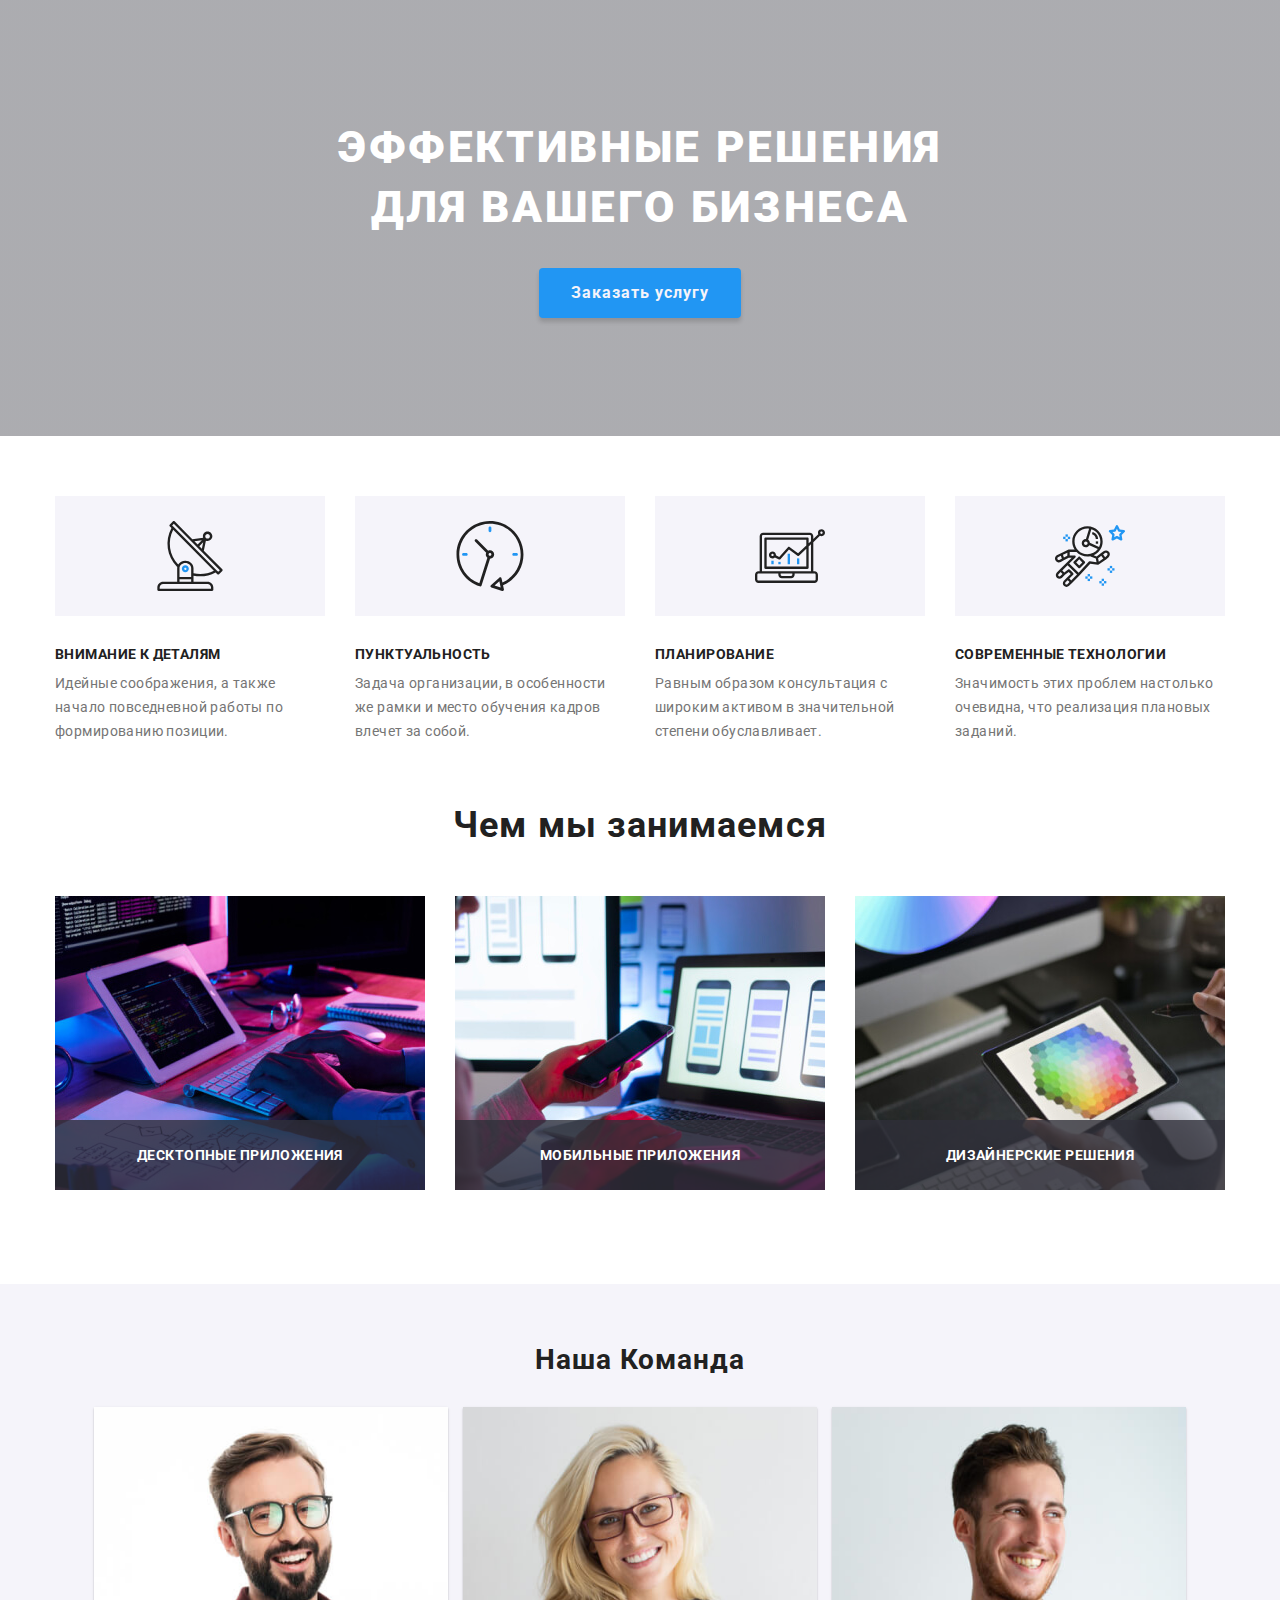
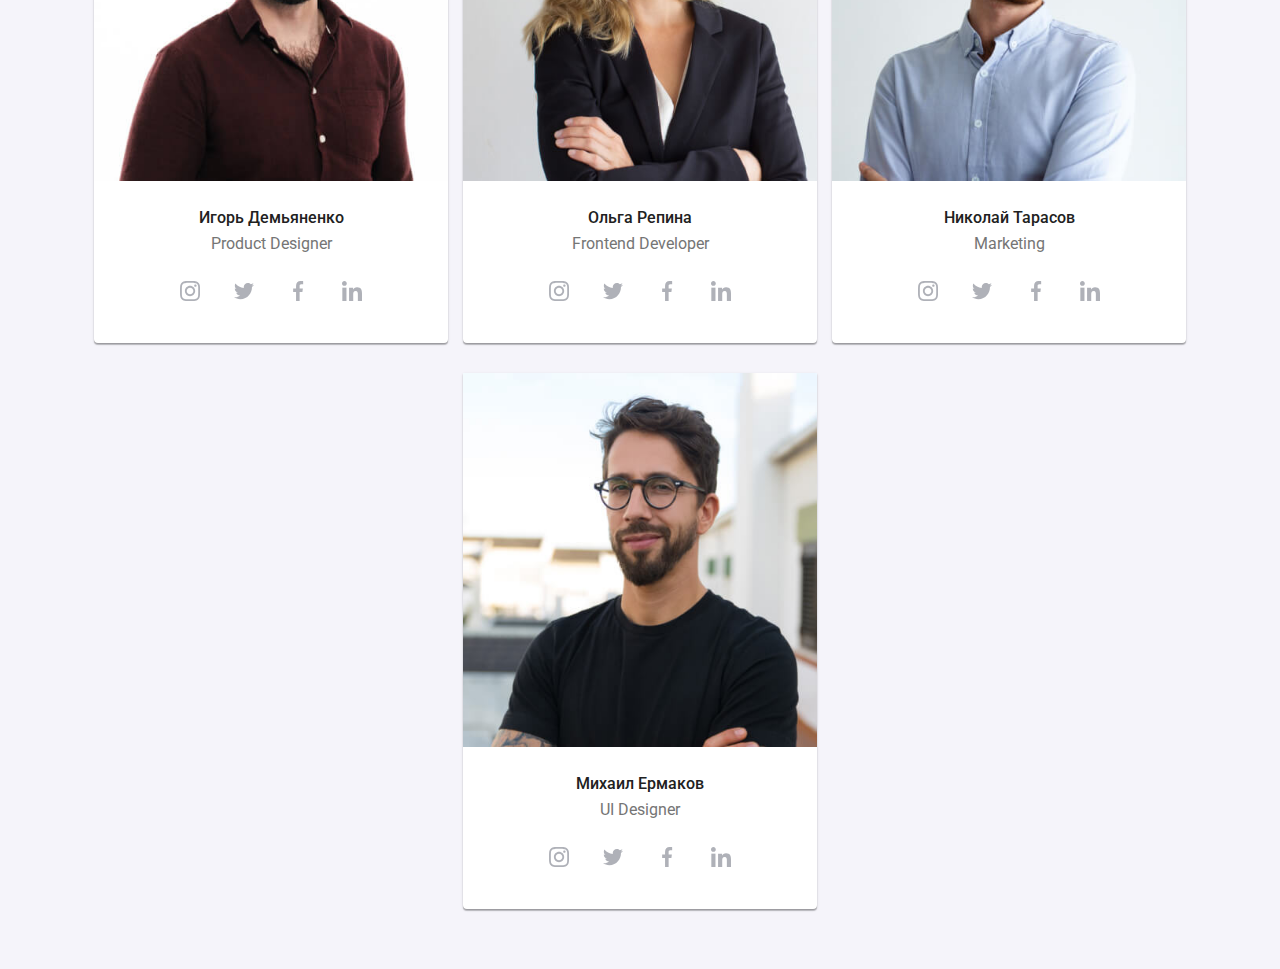
==== commit 8220cc3e: "comand tablet" ====
--- a/index.html
+++ b/index.html
@@ -248,17 +248,15 @@
          </div> 
          </section>
         <!-- Команда -->
-        <!-- <section class="section command">
-          <div class="container command">
+        <section class="section command">
+          <div class="container">
             <h2 class="comand__section-title">Наша Команда</h2>
-          <ul class="command-title">
-            <li class="command-title-list">
+          <ul class="command__title">
+            <li class="command__title--list">
               <img
                 class="section-command-img"
-                src="./image/command-img/teamcard1.jpg"
+                src="./image/command-img/comand-mobile-1.jpg"
                 alt="фото человека"
-                width="270"
-                height="260"
               />
               <h3 class="section-command-worker">Игорь Демьяненко</h3>
               <p class="section-command-specialty">Product Designer</p>
@@ -277,13 +275,12 @@
                 </a></li>
               </ul>
             </li>
-            <li class="command-title-list">
+            <li class="command__title--list">
               <img
                 class="section-command-img"
-                src="./image/command-img/teamcard2.jpg"
+                src="./image/command-img/comand-mobile-2.jpg"
                 alt="фото человека"
-                width="270"
-                height="260"
+
               />
               
               <h3 class="section-command-worker">Ольга Репина</h3>
@@ -303,13 +300,11 @@
                 </a></li>
               </ul>
             </li>
-            <li class="command-title-list">
+            <li class="command__title--list">
               <img
                 class="section-command-img"
-                src="./image/command-img/teamcard3.jpg"
+                src="./image/command-img/comand-mobile-3.jpg"
                 alt="фото человека"
-                width="270"
-                height="260"
               />
               <h3 class="section-command-worker">Николай Тарасов</h3>
               <p class="section-command-specialty">Marketing</p>
@@ -328,13 +323,12 @@
                 </a></li>
               </ul>
             </li>
-            <li class="command-title-list">
+            <li class="command__title--list">
               <img
                 class="section-command-img"
-                src="./image/command-img/teamcard4.jpg"
+                src="./image/command-img/comand-mobile-4.jpg"
                 alt="фото человека"
-                width="270"
-                height="260"
+
               />
               <h3 class="section-command-worker">Михаил Ермаков</h3>
               <p class="section-command-specialty">UI Designer</p>
@@ -355,7 +349,7 @@
             </li>
           </ul>
           </div>
-        </section> -->
+        </section>
         <!-- Clients -->
         <!-- <section class="section clients">
         <div class="container clients">
--- a/css/main.min.css
+++ b/css/main.min.css
@@ -1,2 +1,2 @@
-.visually-hidden{position:absolute !important;clip:rect(1px 1px 1px 1px);clip:rect(1px, 1px, 1px, 1px);padding:0 !important;border:0 !important;height:1px !important;width:1px !important;overflow:hidden}body{font-family:Roboto;font-size:20px;background-color:#FFFF;color:#212121}*,*::before,*::after{-webkit-box-sizing:inherit;box-sizing:inherit}html,body,div,span,applet,object,iframe,h1,h2,h3,h4,h5,h6,p,blockquote,pre,a,abbr,acronym,address,big,cite,code,del,dfn,em,img,ins,kbd,q,s,samp,small,strike,strong,sub,sup,tt,var,b,u,i,center,dl,dt,dd,ol,ul,li,fieldset,form,label,legend,table,caption,tbody,tfoot,thead,tr,th,td,article,aside,canvas,details,embed,figure,figcaption,footer,header,hgroup,menu,nav,output,ruby,section,summary,time,mark,audio,video{margin:0;padding:0;border:0;font-size:100%;font:inherit;vertical-align:baseline}article,aside,details,figcaption,figure,footer,header,hgroup,menu,nav,section{display:block}body{line-height:1}ol,ul{list-style:none}blockquote,q{quotes:none}blockquote:before,blockquote:after,q:before,q:after{content:'';content:none}table{border-collapse:collapse;border-spacing:0}/*! normalize.css v8.0.1 | MIT License | github.com/necolas/normalize.css */html{line-height:1.15;-webkit-text-size-adjust:100%;-webkit-box-sizing:border-box;box-sizing:border-box}body{margin:0}main{display:block}h1{font-size:2em;margin:0.67em 0}hr{-webkit-box-sizing:content-box;box-sizing:content-box;height:0;overflow:visible}pre{font-family:monospace, monospace;font-size:1em}a{background-color:transparent}abbr[title]{border-bottom:none;text-decoration:underline;-webkit-text-decoration:underline dotted;text-decoration:underline dotted}b,strong{font-weight:bolder}code,kbd,samp{font-family:monospace, monospace;font-size:1em}small{font-size:80%}sub,sup{font-size:75%;line-height:0;position:relative;vertical-align:baseline}sub{bottom:-0.25em}sup{top:-0.5em}img{border-style:none}button,input,optgroup,select,textarea{font-family:inherit;font-size:100%;line-height:1.15;margin:0}button,input{overflow:visible}button,select{text-transform:none}button,[type="button"],[type="reset"],[type="submit"]{-webkit-appearance:button}button::-moz-focus-inner,[type="button"]::-moz-focus-inner,[type="reset"]::-moz-focus-inner,[type="submit"]::-moz-focus-inner{border-style:none;padding:0}button:-moz-focusring,[type="button"]:-moz-focusring,[type="reset"]:-moz-focusring,[type="submit"]:-moz-focusring{outline:1px dotted ButtonText}fieldset{padding:0.35em 0.75em 0.625em}legend{-webkit-box-sizing:border-box;box-sizing:border-box;color:inherit;display:table;max-width:100%;padding:0;white-space:normal}progress{vertical-align:baseline}textarea{overflow:auto}[type="checkbox"],[type="radio"]{-webkit-box-sizing:border-box;box-sizing:border-box;padding:0}[type="number"]::-webkit-inner-spin-button,[type="number"]::-webkit-outer-spin-button{height:auto}[type="search"]{-webkit-appearance:textfield;outline-offset:-2px}[type="search"]::-webkit-search-decoration{-webkit-appearance:none}::-webkit-file-upload-button{-webkit-appearance:button;font:inherit}details{display:block}summary{display:list-item}template{display:none}[hidden]{display:none}.body{font-family:Roboto;font-size:20px;background-color:#FFFF;color:#212121}a{text-decoration:none}ul{list-style:none;padding:0;margin:0}img{display:block;max-width:100%}.container{width:100%;padding:0 15px}@media screen and (min-width: 480px){.container{margin:0 auto}}@media screen and (min-width: 768px){.container{max-width:768px}}@media screen and (min-width: 1200px){.container{max-width:1200px}}.button-nav{display:-webkit-box;display:-ms-flexbox;display:flex;-webkit-box-pack:center;-ms-flex-pack:center;justify-content:center}.btn-title{margin-right:-8px}.container.btn-title:last-child{margin-right:0}.btn-primary{color:#F5F4FA;background-color:#2196F3;-webkit-box-shadow:0px 4px 4px rgba(0,0,0,0.15);box-shadow:0px 4px 4px rgba(0,0,0,0.15);font-style:normal;text-align:center;font-size:16px;font-weight:700;letter-spacing:0.06em;line-height:1.875;display:inline-block;height:50px;padding:10px 32px;border-radius:4px;border:inherit}.button-porfolio{color:#212121;display:inline-block;font-style:normal;font-weight:500;font-size:16px;text-align:center;line-height:1.6;border:inherit;border-radius:4px;padding:6px 22px;margin:8px;border:1px solid transparent;cursor:pointer}.container-porfolio-btn{margin-left:-8px;margin-right:-8px;margin-top:0px;margin-bottom:34px}.button-porfolio:hover,.button-porfolio:focus{background-color:#2196F3;color:#F5F4FA;-webkit-box-shadow:0px 3px 1px rgba(0,0,0,0.1),0px 1px 2px rgba(0,0,0,0.08),0px 2px 2px rgba(0,0,0,0.12);box-shadow:0px 3px 1px rgba(0,0,0,0.1),0px 1px 2px rgba(0,0,0,0.08),0px 2px 2px rgba(0,0,0,0.12);-webkit-transition:background-color 250ms cubic-bezier(0.4, 0, 0.2, 1),color 250ms cubic-bezier(0.4, 0, 0.2, 1),-webkit-box-shadow 250ms cubic-bezier(0.4, 0, 0.2, 1);transition:background-color 250ms cubic-bezier(0.4, 0, 0.2, 1),color 250ms cubic-bezier(0.4, 0, 0.2, 1),-webkit-box-shadow 250ms cubic-bezier(0.4, 0, 0.2, 1);transition:background-color 250ms cubic-bezier(0.4, 0, 0.2, 1),color 250ms cubic-bezier(0.4, 0, 0.2, 1),box-shadow 250ms cubic-bezier(0.4, 0, 0.2, 1);transition:background-color 250ms cubic-bezier(0.4, 0, 0.2, 1),color 250ms cubic-bezier(0.4, 0, 0.2, 1),box-shadow 250ms cubic-bezier(0.4, 0, 0.2, 1),-webkit-box-shadow 250ms cubic-bezier(0.4, 0, 0.2, 1)}.btn-close{position:absolute;top:8px;right:8px;width:30px;height:30px;display:-webkit-box;display:-ms-flexbox;display:flex;-webkit-box-pack:center;-ms-flex-pack:center;justify-content:center;-webkit-box-align:center;-ms-flex-align:center;align-items:center;border-radius:50%;background-color:#FFFF;border:1px solid rgba(0,0,0,0.1);cursor:pointer;outline:none}.btn-close-icon{fill:#000000}.btn-close:hover .btn-close-icon,.btn-close:focus .btn-close-icon{fill:#2196F3;-webkit-transition:fill cubic-bezier(0.4, 0, 0.2, 1) 250ms;transition:fill cubic-bezier(0.4, 0, 0.2, 1) 250ms}.btn-submit{width:200px;height:50px;margin:0;color:#FFFF;background:#2196F3;outline:none;border-radius:4px;border:inherit;font-family:Roboto;font-style:normal;font-weight:bold;font-size:16px;line-height:30px;margin-left:auto;margin-right:auto;cursor:pointer}.btn-submit:hover,.btn-submit:focus{-webkit-box-shadow:0px 4px 4px rgba(0,0,0,0.15);box-shadow:0px 4px 4px rgba(0,0,0,0.15);-webkit-transition:-webkit-box-shadow 250ms cubic-bezier(0.4, 0, 0.2, 1);transition:-webkit-box-shadow 250ms cubic-bezier(0.4, 0, 0.2, 1);transition:box-shadow 250ms cubic-bezier(0.4, 0, 0.2, 1);transition:box-shadow 250ms cubic-bezier(0.4, 0, 0.2, 1), -webkit-box-shadow 250ms cubic-bezier(0.4, 0, 0.2, 1)}.logo{color:#212121;font-family:Raleway;font-size:26px;font-weight:700;font-style:normal;line-height:.838;letter-spacing:0.03em;padding-bottom:32px}.logo-accent{color:#2196F3}.container.footer .logo{color:#FFFF}.header .address{margin-left:auto;margin-right:30px}.nav{display:-webkit-box;display:-ms-flexbox;display:flex;-webkit-box-align:center;-ms-flex-align:center;align-items:center}.site-nav{display:-webkit-box;display:-ms-flexbox;display:flex;-webkit-box-align:center;-ms-flex-align:center;align-items:center}.header .logo{margin-right:94px}.site-list-item:not(:last-child){margin-right:50px}.adress-icon{fill:#757575;margin-right:10px}.address-tel:hover .adress-icon,.address-tel:focus .adress-icon,.address-mail:hover .adress-icon,.address-mail:focus .adress-icon{fill:#2196F3}.address-mail,.address-tel{display:inline-block;padding-bottom:32px;font-family:Roboto;font-style:normal;font-weight:500;font-size:14px;line-height:16px;letter-spacing:0.02em;color:#757575}.site-nav-link{display:inline-block;padding-bottom:32px;margin:0;color:#212121;font-size:14px;font-weight:500;font-style:normal;line-height:.875;letter-spacing:0.02em}.address-mail+.address-tel{margin-left:30px}.site-nav-link:focus{color:#2196F3;-webkit-transition:color 250ms cubic-bezier(0.4, 0, 0.2, 1);transition:color 250ms cubic-bezier(0.4, 0, 0.2, 1)}.site-nav-link:hover{color:#2196F3;-webkit-transition:color 250ms cubic-bezier(0.4, 0, 0.2, 1);transition:color 250ms cubic-bezier(0.4, 0, 0.2, 1)}.address-mail:focus{color:#2196F3;-webkit-transition:color 250ms cubic-bezier(0.4, 0, 0.2, 1);transition:color 250ms cubic-bezier(0.4, 0, 0.2, 1)}.address-mail:hover{color:#2196F3;-webkit-transition:color 250ms cubic-bezier(0.4, 0, 0.2, 1);transition:color 250ms cubic-bezier(0.4, 0, 0.2, 1)}.address-tel:focus{color:#2196F3;-webkit-transition:color 250ms cubic-bezier(0.4, 0, 0.2, 1);transition:color 250ms cubic-bezier(0.4, 0, 0.2, 1)}.address-tel:hover{color:#2196F3;-webkit-transition:color 250ms cubic-bezier(0.4, 0, 0.2, 1);transition:color 250ms cubic-bezier(0.4, 0, 0.2, 1)}.site-nav .site-nav-link.current{position:relative;color:#2196F3}.site-nav-link.current::after{position:absolute;content:'';display:block;width:100%;height:4px;margin:0;left:0;bottom:0;border-radius:2px;background-color:#2196F3}.icon-antenna::before{background-image:url(../image/aside/antenna1.svg);background-size:70px}.icon-clock::before{background-image:url(../image/aside/clock1.svg);background-size:70px}.icon-diagram::before{background-image:url(../image/aside/diagram1.svg);background-size:70px}.icon-astronaut::before{background-image:url(../image/aside/astronaut1.svg);background-size:70px}.comands-link-item{width:44px;height:44px;display:-webkit-box;display:-ms-flexbox;display:flex;border-radius:50%;border:1px solid #ffff;-webkit-box-pack:center;-ms-flex-pack:center;justify-content:center;-webkit-box-align:center;-ms-flex-align:center;align-items:center}.items-link:not(:last-child){margin-right:10px}.comands-link-item:focus{background-color:#2196F3;-webkit-transition:background-color cubic-bezier(0.4, 0, 0.2, 1) 250ms;transition:background-color cubic-bezier(0.4, 0, 0.2, 1) 250ms}.comands-link-item:hover{background-color:#2196F3;-webkit-transition:background-color cubic-bezier(0.4, 0, 0.2, 1) 250ms;transition:background-color cubic-bezier(0.4, 0, 0.2, 1) 250ms}.comands-link-item:focus .command-social-icon,.comands-link-item:hover .command-social-icon{fill:#FFFF;-webkit-transition:fill cubic-bezier(0.4, 0, 0.2, 1) 250ms;transition:fill cubic-bezier(0.4, 0, 0.2, 1) 250ms}.command-social-icon{fill:#AFB1B8}.container-footer-form{margin-top:0px;margin-left:94px}.subscription-title{margin-top:0;margin-bottom:20px;font-family:Roboto;font-style:normal;font-weight:bold;font-size:14px;line-height:16px;letter-spacing:0.03em;text-transform:uppercase;color:#FFFFFF}.form-email{width:358px;height:50px;border:1px solid rgba(255,255,255,0.3);-webkit-box-sizing:border-box;box-sizing:border-box;-webkit-filter:drop-shadow(0px 4px 4px rgba(0,0,0,0.15));filter:drop-shadow(0px 4px 4px rgba(0,0,0,0.15));border-radius:4px;background-color:transparent;padding-top:15px;padding-bottom:15px;padding-left:16px;font-size:16px;line-height:20px;color:rgba(255,255,255,0.6);outline:none}.form-email::-webkit-input-placeholder{font-size:16px;line-height:20px;color:rgba(255,255,255,0.6)}.form-email:-ms-input-placeholder{font-size:16px;line-height:20px;color:rgba(255,255,255,0.6)}.form-email::-ms-input-placeholder{font-size:16px;line-height:20px;color:rgba(255,255,255,0.6)}.form-email::placeholder{font-size:16px;line-height:20px;color:rgba(255,255,255,0.6)}.btn-subscription-link{display:-webkit-inline-box;display:-ms-inline-flexbox;display:inline-flex;-ms-flex-line-pack:center;align-content:center;width:200px;height:50px;margin-left:20px;background:#2196F3;border-radius:4px;border:inherit;font-family:Roboto;font-style:normal;font-weight:bold;font-size:16px;line-height:30px;color:#FFFF;-webkit-box-pack:center;-ms-flex-pack:center;justify-content:center;-webkit-box-align:center;-ms-flex-align:center;align-items:center}.subscription-icon{fill:#FFFF;margin-left:10px}.form-email::-webkit-input-placeholder{font-family:Roboto;font-style:normal;font-weight:normal;font-size:16px;line-height:20px;letter-spacing:0.03em}.form-email:-ms-input-placeholder{font-family:Roboto;font-style:normal;font-weight:normal;font-size:16px;line-height:20px;letter-spacing:0.03em}.form-email::-ms-input-placeholder{font-family:Roboto;font-style:normal;font-weight:normal;font-size:16px;line-height:20px;letter-spacing:0.03em}.form-email::placeholder{font-family:Roboto;font-style:normal;font-weight:normal;font-size:16px;line-height:20px;letter-spacing:0.03em}.backdrop{position:fixed;top:0;left:0;width:100%;height:100%;z-index:100;background-color:rgba(0,0,0,0.5);opacity:1;-webkit-transition:opacity 250ms cubic-bezier(0.4, 0, 0.2, 1);transition:opacity 250ms cubic-bezier(0.4, 0, 0.2, 1)}.backdrop.is-hidden{opacity:0;pointer-events:none;-webkit-transition:opacity 250ms cubic-bezier(0.4, 0, 0.2, 1);transition:opacity 250ms cubic-bezier(0.4, 0, 0.2, 1)}.modal{position:absolute;top:50%;left:50%;-webkit-transform:translate(-50%, -50%);transform:translate(-50%, -50%);min-height:300px;min-width:300px;background-color:#fff;padding:40px}.form{display:-webkit-box;display:-ms-flexbox;display:flex;-webkit-box-orient:vertical;-webkit-box-direction:normal;-ms-flex-direction:column;flex-direction:column}.field-label{display:-webkit-box;display:-ms-flexbox;display:flex;margin-left:0px;margin-right:auto;margin-bottom:4px;font-family:Roboto;font-style:normal;font-weight:normal;font-size:12px;line-height:14px;letter-spacing:0.01em;color:#757575}.field-input{border:1px solid rgba(33,33,33,0.2);border-radius:4px;padding-left:42px;-webkit-box-sizing:border-box;box-sizing:border-box;font-size:14px;width:100%;height:40px}.form-field:not(:last-child){margin-bottom:10px}.wrapper-form-filed{position:relative;display:block}.form-icon{position:absolute;top:50%;left:12px;-webkit-transform:translateY(-50%);transform:translateY(-50%);display:block}.field-input:focus+.form-icon{fill:#2196F3;-webkit-transition:color cubic-bezier(0.4, 0, 0.2, 1) 250ms;transition:color cubic-bezier(0.4, 0, 0.2, 1) 250ms}.modal-form-message{padding:12px 16px;width:100%;height:120px;border:1px solid rgba(33,33,33,0.2);border-radius:4px;font-size:14px;resize:none;outline:none}.modal-form-message::-webkit-input-placeholder{color:rgba(117,117,117,0.5);font-family:Roboto;font-style:normal;font-weight:normal;font-size:12px;line-height:14px;letter-spacing:0.01em;font-family:Roboto;font-style:normal;font-weight:normal;font-size:14px;line-height:16px;letter-spacing:0.01em}.modal-form-message:-ms-input-placeholder{color:rgba(117,117,117,0.5);font-family:Roboto;font-style:normal;font-weight:normal;font-size:12px;line-height:14px;letter-spacing:0.01em;font-family:Roboto;font-style:normal;font-weight:normal;font-size:14px;line-height:16px;letter-spacing:0.01em}.modal-form-message::-ms-input-placeholder{color:rgba(117,117,117,0.5);font-family:Roboto;font-style:normal;font-weight:normal;font-size:12px;line-height:14px;letter-spacing:0.01em;font-family:Roboto;font-style:normal;font-weight:normal;font-size:14px;line-height:16px;letter-spacing:0.01em}.modal-form-message::placeholder{color:rgba(117,117,117,0.5);font-family:Roboto;font-style:normal;font-weight:normal;font-size:12px;line-height:14px;letter-spacing:0.01em;font-family:Roboto;font-style:normal;font-weight:normal;font-size:14px;line-height:16px;letter-spacing:0.01em}.field-input:focus{outline:none;border:1px solid #2196F3;-webkit-transition:border cubic-bezier(0.4, 0, 0.2, 1) 250ms;transition:border cubic-bezier(0.4, 0, 0.2, 1) 250ms}.modal-form-message:focus{outline:none;border:1px solid #2196F3;-webkit-transition:border cubic-bezier(0.4, 0, 0.2, 1) 250ms;transition:border cubic-bezier(0.4, 0, 0.2, 1) 250ms}.field-label-policy{font-family:Roboto;font-style:normal;font-weight:normal;font-size:14px;line-height:24px;letter-spacing:0.03em;color:#757575}.field-label-policy::before{content:" ";display:inline-block;width:16px;height:15px;border:1px solid #212121;border-radius:2px;margin-right:7px}.form-field-policy{margin-top:20px;margin-bottom:30px}.input-policy:checked+.field-label-policy::before{border:1px solid #2196F3;background-color:#2196F3;background-repeat:no-repeat;background-image:url("../image/cheked-icon.svg");-webkit-transition:#2196F3 cubic-bezier(0.4, 0, 0.2, 1) 250ms,background-image cubic-bezier(0.4, 0, 0.2, 1) 250ms;transition:#2196F3 cubic-bezier(0.4, 0, 0.2, 1) 250ms,background-image cubic-bezier(0.4, 0, 0.2, 1) 250ms}.contract{font-family:Roboto;font-style:normal;font-weight:normal;font-size:14px;line-height:24px;letter-spacing:0.03em;text-decoration:underline;color:#2196F3}.modal p{margin-top:0;margin-bottom:12px;font-family:Roboto;font-style:normal;font-weight:bold;font-size:20px;line-height:23px;text-align:center;letter-spacing:0.03em}.form-field.box{margin-top:20px;margin-bottom:30px}.field-label.policy{font-family:Roboto;font-style:normal;font-weight:normal;font-size:14px;line-height:24px;letter-spacing:0.03em}.btn-submit{width:200px;height:50px;margin:0;color:#FFFF;background:#2196F3;outline:none;border-radius:4px;border:inherit;font-family:Roboto;font-style:normal;font-weight:bold;font-size:16px;line-height:30px;margin-left:auto;margin-right:auto;cursor:pointer}.btn-submit:hover,.btn-submit:focus{-webkit-box-shadow:0px 4px 4px rgba(0,0,0,0.15);box-shadow:0px 4px 4px rgba(0,0,0,0.15);-webkit-transition:-webkit-box-shadow 250ms cubic-bezier(0.4, 0, 0.2, 1);transition:-webkit-box-shadow 250ms cubic-bezier(0.4, 0, 0.2, 1);transition:box-shadow 250ms cubic-bezier(0.4, 0, 0.2, 1);transition:box-shadow 250ms cubic-bezier(0.4, 0, 0.2, 1), -webkit-box-shadow 250ms cubic-bezier(0.4, 0, 0.2, 1)}.header{padding-top:32px;padding-bottom:0;border-bottom:1px solid #F5F4FA}.heder{display:-webkit-box;display:-ms-flexbox;display:flex;-webkit-box-align:center;-ms-flex-align:center;align-items:center;-webkit-box-pack:justify;-ms-flex-pack:justify;justify-content:space-between}.header .container{display:-webkit-box;display:-ms-flexbox;display:flex;-webkit-box-align:center;-ms-flex-align:center;align-items:center;width:1200px;margin:0 auto}.header .address{margin-left:auto;margin-right:30px}.hero{text-align:center;padding-top:118px;padding-bottom:118px;background-image:-webkit-gradient(linear, left top, right top, from(rgba(47,48,58,0.4)), to(rgba(47,48,58,0.4))),url(../image/hero-img/header-mobile.jpg);background-image:linear-gradient(to right, rgba(47,48,58,0.4), rgba(47,48,58,0.4)),url(../image/hero-img/header-mobile.jpg);background-repeat:no-repeat;background-size:cover}@media screen and (min-width: 768px){.hero{background-image:-webkit-gradient(linear, left top, right top, from(rgba(47,48,58,0.4)), to(rgba(47,48,58,0.4))),url(../image/hero-img/header-tablet.jpg);background-image:linear-gradient(to right, rgba(47,48,58,0.4), rgba(47,48,58,0.4)),url(../image/hero-img/header-tablet.jpg)}}@media screen and (min-width: 1200px){.hero{background-image:-webkit-gradient(linear, left top, right top, from(rgba(47,48,58,0.4)), to(rgba(47,48,58,0.4))),url(../image/hero-img/header-desktop.jpg);background-image:linear-gradient(to right, rgba(47,48,58,0.4), rgba(47,48,58,0.4)),url(../image/hero-img/header-desktop.jpg)}}@media screen and (min-device-pixel-ratio: 2) and (min-width: 320px), screen and (-webkit-min-device-pixel-ratio: 2) and (min-width: 320px), screen and (min-resolution: 192dpi) and (min-width: 320px), screen and (min-resolution: 2dppx) and (min-width: 320px){.hero{background-image:-webkit-gradient(linear, left top, right top, from(rgba(47,48,58,0.4)), to(rgba(47,48,58,0.4))),url(../image/hero-img/header-mobile@2x.jpg);background-image:linear-gradient(to right, rgba(47,48,58,0.4), rgba(47,48,58,0.4)),url(../image/hero-img/header-mobile@2x.jpg)}}@media screen and (min-device-pixel-ratio: 2) and (min-width: 768px), screen and (-webkit-min-device-pixel-ratio: 2) and (min-width: 768px), screen and (min-resolution: 192dpi) and (min-width: 768px), screen and (min-resolution: 2dppx) and (min-width: 768px){.hero{background-image:-webkit-gradient(linear, left top, right top, from(rgba(47,48,58,0.4)), to(rgba(47,48,58,0.4))),url(../image/hero-img/header-tablet@2x.jpg);background-image:linear-gradient(to right, rgba(47,48,58,0.4), rgba(47,48,58,0.4)),url(../image/hero-img/header-tablet@2x.jpg)}}@media screen and (min-device-pixel-ratio: 2) and (min-width: 1200px), screen and (-webkit-min-device-pixel-ratio: 2) and (min-width: 1200px), screen and (min-resolution: 192dpi) and (min-width: 1200px), screen and (min-resolution: 2dppx) and (min-width: 1200px){.hero{background-image:-webkit-gradient(linear, left top, right top, from(rgba(47,48,58,0.4)), to(rgba(47,48,58,0.4))),url(../image/hero-img/header-desktop@2x.jpg);background-image:linear-gradient(to right, rgba(47,48,58,0.4), rgba(47,48,58,0.4)),url(../image/hero-img/header-desktop@2x.jpg)}}.section-title-hero{margin-top:0;margin-bottom:30px;font-family:Roboto;font-style:normal;font-weight:900;font-size:26px;line-height:1.615;text-align:center;letter-spacing:0.06em;text-transform:uppercase;color:#FFFF}@media screen and (min-width: 1200px){.section-title-hero{font-size:44px;line-height:1.363}}.aside{padding:60px 0}.aside__list{width:100%}.section-aside-list:not(:last-child){margin-bottom:30px}.section-aside-subtitle{font-family:Roboto;font-style:normal;font-weight:700;font-size:14px;line-height:1.142;text-align:center;letter-spacing:0.03em;text-transform:uppercase;color:#212121;margin-bottom:10px}.section-aside-subtitle-text{font-size:14px;font-weight:400;font-style:normal;color:#757575;line-height:1.714;margin-top:0px;letter-spacing:0.03em}.section-aside-list::before{content:"";display:block;height:120px;width:100%;background-repeat:no-repeat;background-color:#F5F4FA;background-position:center;margin-bottom:30px}@media screen and (min-width: 768px) and (max-width: 1199px){.aside__list :nth-child(2n){margin-right:0}.aside__list{max-width:768px;display:-webkit-box;display:-ms-flexbox;display:flex;-ms-flex-wrap:wrap;flex-wrap:wrap;-webkit-box-pack:center;-ms-flex-pack:center;justify-content:center;margin-right:-30px}.section-aside-list{max-width:354px;margin-right:30px;-ms-flex-preferred-size:calc((100% / 2* 30px)/2);flex-basis:calc((100% / 2* 30px)/2)}.section-aside-subtitle{text-align:left}}@media screen and (min-width: 1200px){.aside__list{max-width:1200px;padding:0;margin:0;margin-left:auto;margin-right:auto;display:-webkit-box;display:-ms-flexbox;display:flex;-webkit-box-pack:justify;-ms-flex-pack:justify;justify-content:space-between}.section-aside-list{width:270px}.section-aside-list:not(:last-child){margin-right:30px;margin-bottom:0}.section-aside-subtitle{text-align:left}}.section.command{padding-top:94px;padding-bottom:94px;background-color:#F5F4FA}.command-title{display:-webkit-box;display:-ms-flexbox;display:flex;margin-top:0px;margin-bottom:0px}.command-title-list{background-color:#FFFF;-webkit-box-shadow:0px 1px 3px rgba(0,0,0,0.12),0px 1px 1px rgba(0,0,0,0.14),0px 2px 1px rgba(0,0,0,0.2);box-shadow:0px 1px 3px rgba(0,0,0,0.12),0px 1px 1px rgba(0,0,0,0.14),0px 2px 1px rgba(0,0,0,0.2);border-radius:0px 0px 4px 4px}.command-title-list:not(:last-child){margin-right:30px}.section-command-worker{padding-top:30px;margin-bottom:0}.section-command-specialty{margin-top:10px;margin-bottom:0px}.section-command-worker{font-size:16px;font-weight:500;font-style:normal;color:#212121;line-height:.842;margin-top:0px;margin-bottom:10px;text-align:center}.section-command-specialty{font-size:16px;font-weight:400;font-style:normal;color:#757575;line-height:.842;margin-top:0px;margin-bottom:16px;text-align:center}.command-list-link{display:-webkit-box;display:-ms-flexbox;display:flex;padding-top:0px;padding-bottom:30px;padding-left:32px;padding-right:32px;-webkit-box-pack:center;-ms-flex-pack:center;justify-content:center;-webkit-box-align:center;-ms-flex-align:center;align-items:center}.comand__section-title{font-family:Roboto;font-style:normal;font-weight:bold;font-size:36px;line-height:42px;text-align:center;letter-spacing:0.03em;margin-top:0;margin-bottom:50px;color:#212121}@media screen and (max-width: 1199px){.receprion{display:none}}.section.receprion{width:1170px;padding-top:0px;padding-bottom:94px;margin:0 auto}.receprion__section-title{font-family:Roboto;font-style:normal;font-weight:bold;font-size:36px;line-height:42px;text-align:center;letter-spacing:0.03em;margin-top:0;margin-bottom:50px;color:#212121}.receprion__list{display:-webkit-box;display:-ms-flexbox;display:flex}.receprion__list--item{display:-webkit-box;display:-ms-flexbox;display:flex;margin-top:0px;margin-bottom:0px;margin-left:auto;margin-right:auto}.receprion__list--item:not(:last-child){margin-right:30px}.aside-img-thumb{position:relative;display:-webkit-box;display:-ms-flexbox;display:flex;-webkit-box-pack:center;-ms-flex-pack:center;justify-content:center;-webkit-box-align:center;-ms-flex-align:center;align-items:center}.aside-img-text-thumb{position:absolute;width:100%;height:70px;padding-top:27px;bottom:0;left:0;background-color:rgba(47,48,58,0.8);cursor:pointer}.aside-img-text{margin:0;font-family:Roboto;font-style:normal;font-weight:bold;font-size:14px;line-height:16px;text-align:center;letter-spacing:0.03em;text-transform:uppercase;color:#FFFF}.clients-list{display:-webkit-box;display:-ms-flexbox;display:flex;margin:0}.clients__title{font-family:Roboto;font-style:normal;font-weight:bold;font-size:36px;line-height:42px;text-align:center;letter-spacing:0.03em;margin-top:0;margin-bottom:50px;color:#212121}.clients-item{display:-webkit-box;display:-ms-flexbox;display:flex;width:170px;height:90px}.clients-item:not(:last-child){margin-right:30px}.clients-link{width:100%;height:100%;display:-webkit-box;display:-ms-flexbox;display:flex;-webkit-box-pack:center;-ms-flex-pack:center;justify-content:center;-webkit-box-align:center;-ms-flex-align:center;align-items:center;border:1px solid;border-radius:4px;border-color:#AFB1B8}.clients-icon{fill:#afb1b8}.clients-link:focus{fill:#2196F3;border-color:#2196F3;-webkit-transition:fill cubic-bezier(0.4, 0, 0.2, 1) 250ms,border-color cubic-bezier(0.4, 0, 0.2, 1) 250ms;transition:fill cubic-bezier(0.4, 0, 0.2, 1) 250ms,border-color cubic-bezier(0.4, 0, 0.2, 1) 250ms}.clients-link:hover{fill:#2196F3;border-color:#2196F3;-webkit-transition:fill cubic-bezier(0.4, 0, 0.2, 1) 250ms,border-color cubic-bezier(0.4, 0, 0.2, 1) 250ms;transition:fill cubic-bezier(0.4, 0, 0.2, 1) 250ms,border-color cubic-bezier(0.4, 0, 0.2, 1) 250ms}.clients-link:focus .clients-icon{fill:#2196F3;border-color:#2196F3;-webkit-transition:fill cubic-bezier(0.4, 0, 0.2, 1) 250ms,border-color cubic-bezier(0.4, 0, 0.2, 1) 250ms;transition:fill cubic-bezier(0.4, 0, 0.2, 1) 250ms,border-color cubic-bezier(0.4, 0, 0.2, 1) 250ms}.clients-link:hover .clients-icon{fill:#2196F3;border-color:#2196F3;-webkit-transition:fill cubic-bezier(0.4, 0, 0.2, 1) 250ms,border-color cubic-bezier(0.4, 0, 0.2, 1) 250ms;transition:fill cubic-bezier(0.4, 0, 0.2, 1) 250ms,border-color cubic-bezier(0.4, 0, 0.2, 1) 250ms}.section.footer{padding-top:60px;padding-bottom:60px}.container.footer{display:-webkit-box;display:-ms-flexbox;display:flex}.container-footer-info{display:block;margin-top:0px;margin-right:70px}.footer{background-color:#2F303A}.addres-geo{color:#FFFF;font-family:Roboto;font-style:normal;font-weight:normal;font-size:14px;line-height:24px;letter-spacing:0.03em}.footer.addres{padding-top:20px;padding-bottom:9px}.address-mail.footer{display:inline;margin-left:0px;color:rgba(255,255,255,0.6);padding-bottom:0px}.address-tel.footer{display:inline;margin-left:0px;color:rgba(255,255,255,0.6);padding-bottom:0px}.address-tel.footer{display:-webkit-box;display:-ms-flexbox;display:flex;padding-top:9px}.footer .section-aside-subtitle{color:#FFFF}.footer.section-aside-subtitle{padding-top:0}.container-footer-social{margin-top:0px}.footer-social-link{display:-webkit-box;display:-ms-flexbox;display:flex}.social-link{width:44px;height:44px;display:-webkit-box;display:-ms-flexbox;display:flex;border-radius:50%;background-color:rgba(255,255,255,0.1);-webkit-box-pack:center;-ms-flex-pack:center;justify-content:center;-webkit-box-align:center;-ms-flex-align:center;align-items:center}.social-link:focus{background-color:#2196F3;-webkit-transition:background-color 250ms cubic-bezier(0.4, 0, 0.2, 1);transition:background-color 250ms cubic-bezier(0.4, 0, 0.2, 1)}.social-link:hover{background-color:#2196F3;-webkit-transition:background-color 250ms cubic-bezier(0.4, 0, 0.2, 1);transition:background-color 250ms cubic-bezier(0.4, 0, 0.2, 1)}.social-link-title{margin:0;padding-top:20px}.social-link-title:not(:last-child){margin-right:10px}.social-icon{fill:#FFFF}.portfolio-heading{color:#212121;font-size:18px;font-weight:700;font-style:normal;line-height:36px;letter-spacing:0.06em;margin-top:0;margin-bottom:4px}.portfolio-text{color:#757575;font-size:16px;font-weight:400;font-style:normal;line-height:.5;letter-spacing:0.03em}.proect-items{display:-webkit-box;display:-ms-flexbox;display:flex;-ms-flex-wrap:wrap;flex-wrap:wrap;margin-top:-30px;margin-left:-30px;margin-bottom:0px;padding-top:30px}.proect-list{margin-top:30px;margin-left:30px;-ms-flex-preferred-size:calc(100% / 3 - 30px);flex-basis:calc(100% / 3 - 30px);border:1px solid #eee}.img-porfolio{margin-top:0px;margin-bottom:0px}.card-content{padding:20px 20px}.porfolio-link:hover{display:block;-webkit-box-shadow:1px 4px 6px 0px rgba(0,0,0,0.16),0px 4px 4px 0px rgba(0,0,0,0.06),0px 1px 1px 0px rgba(0,0,0,0.12);box-shadow:1px 4px 6px 0px rgba(0,0,0,0.16),0px 4px 4px 0px rgba(0,0,0,0.06),0px 1px 1px 0px rgba(0,0,0,0.12);-webkit-transition:-webkit-box-shadow cubic-bezier(0.4, 0, 0.2, 1) 250ms;transition:-webkit-box-shadow cubic-bezier(0.4, 0, 0.2, 1) 250ms;transition:box-shadow cubic-bezier(0.4, 0, 0.2, 1) 250ms;transition:box-shadow cubic-bezier(0.4, 0, 0.2, 1) 250ms, -webkit-box-shadow cubic-bezier(0.4, 0, 0.2, 1) 250ms}.porfolio-link:focus{display:block;-webkit-box-shadow:1px 4px 6px 0px rgba(0,0,0,0.16),0px 4px 4px 0px rgba(0,0,0,0.06),0px 1px 1px 0px rgba(0,0,0,0.12);box-shadow:1px 4px 6px 0px rgba(0,0,0,0.16),0px 4px 4px 0px rgba(0,0,0,0.06),0px 1px 1px 0px rgba(0,0,0,0.12);-webkit-transition:-webkit-box-shadow cubic-bezier(0.4, 0, 0.2, 1) 250ms;transition:-webkit-box-shadow cubic-bezier(0.4, 0, 0.2, 1) 250ms;transition:box-shadow cubic-bezier(0.4, 0, 0.2, 1) 250ms;transition:box-shadow cubic-bezier(0.4, 0, 0.2, 1) 250ms, -webkit-box-shadow cubic-bezier(0.4, 0, 0.2, 1) 250ms}.portfolio-thumb{position:relative;display:-webkit-box;display:-ms-flexbox;display:flex;-webkit-box-pack:center;-ms-flex-pack:center;justify-content:center;-webkit-box-align:center;-ms-flex-align:center;align-items:center;overflow:hidden}.product-actions{position:absolute;width:100%;height:100%;top:0;left:0;padding:64px 24px;background-color:rgba(33,150,243,0.9);color:#fff;-webkit-transform:translateY(100%);transform:translateY(100%);-webkit-transition:-webkit-transform cubic-bezier(0.4, 0, 0.2, 1) 250ms;transition:-webkit-transform cubic-bezier(0.4, 0, 0.2, 1) 250ms;transition:transform cubic-bezier(0.4, 0, 0.2, 1) 250ms;transition:transform cubic-bezier(0.4, 0, 0.2, 1) 250ms, -webkit-transform cubic-bezier(0.4, 0, 0.2, 1) 250ms}.porfolio-link:hover .product-actions{-webkit-transform:translateY(0);transform:translateY(0)}.porfolio-link:focus .product-actions{-webkit-transform:translateY(0);transform:translateY(0)}.product-text{margin:0;font-family:Roboto;font-style:normal;font-weight:normal;font-size:18px;line-height:28px;letter-spacing:0.03em}
+.visually-hidden{position:absolute !important;clip:rect(1px 1px 1px 1px);clip:rect(1px, 1px, 1px, 1px);padding:0 !important;border:0 !important;height:1px !important;width:1px !important;overflow:hidden}body{font-family:Roboto;font-size:20px;background-color:#FFFF;color:#212121}*,*::before,*::after{-webkit-box-sizing:inherit;box-sizing:inherit}html,body,div,span,applet,object,iframe,h1,h2,h3,h4,h5,h6,p,blockquote,pre,a,abbr,acronym,address,big,cite,code,del,dfn,em,img,ins,kbd,q,s,samp,small,strike,strong,sub,sup,tt,var,b,u,i,center,dl,dt,dd,ol,ul,li,fieldset,form,label,legend,table,caption,tbody,tfoot,thead,tr,th,td,article,aside,canvas,details,embed,figure,figcaption,footer,header,hgroup,menu,nav,output,ruby,section,summary,time,mark,audio,video{margin:0;padding:0;border:0;font-size:100%;font:inherit;vertical-align:baseline}article,aside,details,figcaption,figure,footer,header,hgroup,menu,nav,section{display:block}body{line-height:1}ol,ul{list-style:none}blockquote,q{quotes:none}blockquote:before,blockquote:after,q:before,q:after{content:'';content:none}table{border-collapse:collapse;border-spacing:0}/*! normalize.css v8.0.1 | MIT License | github.com/necolas/normalize.css */html{line-height:1.15;-webkit-text-size-adjust:100%;-webkit-box-sizing:border-box;box-sizing:border-box}body{margin:0}main{display:block}h1{font-size:2em;margin:0.67em 0}hr{-webkit-box-sizing:content-box;box-sizing:content-box;height:0;overflow:visible}pre{font-family:monospace, monospace;font-size:1em}a{background-color:transparent}abbr[title]{border-bottom:none;text-decoration:underline;-webkit-text-decoration:underline dotted;text-decoration:underline dotted}b,strong{font-weight:bolder}code,kbd,samp{font-family:monospace, monospace;font-size:1em}small{font-size:80%}sub,sup{font-size:75%;line-height:0;position:relative;vertical-align:baseline}sub{bottom:-0.25em}sup{top:-0.5em}img{border-style:none}button,input,optgroup,select,textarea{font-family:inherit;font-size:100%;line-height:1.15;margin:0}button,input{overflow:visible}button,select{text-transform:none}button,[type="button"],[type="reset"],[type="submit"]{-webkit-appearance:button}button::-moz-focus-inner,[type="button"]::-moz-focus-inner,[type="reset"]::-moz-focus-inner,[type="submit"]::-moz-focus-inner{border-style:none;padding:0}button:-moz-focusring,[type="button"]:-moz-focusring,[type="reset"]:-moz-focusring,[type="submit"]:-moz-focusring{outline:1px dotted ButtonText}fieldset{padding:0.35em 0.75em 0.625em}legend{-webkit-box-sizing:border-box;box-sizing:border-box;color:inherit;display:table;max-width:100%;padding:0;white-space:normal}progress{vertical-align:baseline}textarea{overflow:auto}[type="checkbox"],[type="radio"]{-webkit-box-sizing:border-box;box-sizing:border-box;padding:0}[type="number"]::-webkit-inner-spin-button,[type="number"]::-webkit-outer-spin-button{height:auto}[type="search"]{-webkit-appearance:textfield;outline-offset:-2px}[type="search"]::-webkit-search-decoration{-webkit-appearance:none}::-webkit-file-upload-button{-webkit-appearance:button;font:inherit}details{display:block}summary{display:list-item}template{display:none}[hidden]{display:none}.body{font-family:Roboto;font-size:20px;background-color:#FFFF;color:#212121}a{text-decoration:none}ul{list-style:none;padding:0;margin:0}img{display:block;max-width:100%}.container{width:100%;padding:0 15px}@media screen and (min-width: 480px){.container{margin:0 auto}}@media screen and (min-width: 768px){.container{max-width:768px}}@media screen and (min-width: 1200px){.container{max-width:1200px}}.button-nav{display:-webkit-box;display:-ms-flexbox;display:flex;-webkit-box-pack:center;-ms-flex-pack:center;justify-content:center}.btn-title{margin-right:-8px}.container.btn-title:last-child{margin-right:0}.btn-primary{color:#F5F4FA;background-color:#2196F3;-webkit-box-shadow:0px 4px 4px rgba(0,0,0,0.15);box-shadow:0px 4px 4px rgba(0,0,0,0.15);font-style:normal;text-align:center;font-size:16px;font-weight:700;letter-spacing:0.06em;line-height:1.875;display:inline-block;height:50px;padding:10px 32px;border-radius:4px;border:inherit}.button-porfolio{color:#212121;display:inline-block;font-style:normal;font-weight:500;font-size:16px;text-align:center;line-height:1.6;border:inherit;border-radius:4px;padding:6px 22px;margin:8px;border:1px solid transparent;cursor:pointer}.container-porfolio-btn{margin-left:-8px;margin-right:-8px;margin-top:0px;margin-bottom:34px}.button-porfolio:hover,.button-porfolio:focus{background-color:#2196F3;color:#F5F4FA;-webkit-box-shadow:0px 3px 1px rgba(0,0,0,0.1),0px 1px 2px rgba(0,0,0,0.08),0px 2px 2px rgba(0,0,0,0.12);box-shadow:0px 3px 1px rgba(0,0,0,0.1),0px 1px 2px rgba(0,0,0,0.08),0px 2px 2px rgba(0,0,0,0.12);-webkit-transition:background-color 250ms cubic-bezier(0.4, 0, 0.2, 1),color 250ms cubic-bezier(0.4, 0, 0.2, 1),-webkit-box-shadow 250ms cubic-bezier(0.4, 0, 0.2, 1);transition:background-color 250ms cubic-bezier(0.4, 0, 0.2, 1),color 250ms cubic-bezier(0.4, 0, 0.2, 1),-webkit-box-shadow 250ms cubic-bezier(0.4, 0, 0.2, 1);transition:background-color 250ms cubic-bezier(0.4, 0, 0.2, 1),color 250ms cubic-bezier(0.4, 0, 0.2, 1),box-shadow 250ms cubic-bezier(0.4, 0, 0.2, 1);transition:background-color 250ms cubic-bezier(0.4, 0, 0.2, 1),color 250ms cubic-bezier(0.4, 0, 0.2, 1),box-shadow 250ms cubic-bezier(0.4, 0, 0.2, 1),-webkit-box-shadow 250ms cubic-bezier(0.4, 0, 0.2, 1)}.btn-close{position:absolute;top:8px;right:8px;width:30px;height:30px;display:-webkit-box;display:-ms-flexbox;display:flex;-webkit-box-pack:center;-ms-flex-pack:center;justify-content:center;-webkit-box-align:center;-ms-flex-align:center;align-items:center;border-radius:50%;background-color:#FFFF;border:1px solid rgba(0,0,0,0.1);cursor:pointer;outline:none}.btn-close-icon{fill:#000000}.btn-close:hover .btn-close-icon,.btn-close:focus .btn-close-icon{fill:#2196F3;-webkit-transition:fill cubic-bezier(0.4, 0, 0.2, 1) 250ms;transition:fill cubic-bezier(0.4, 0, 0.2, 1) 250ms}.btn-submit{width:200px;height:50px;margin:0;color:#FFFF;background:#2196F3;outline:none;border-radius:4px;border:inherit;font-family:Roboto;font-style:normal;font-weight:bold;font-size:16px;line-height:30px;margin-left:auto;margin-right:auto;cursor:pointer}.btn-submit:hover,.btn-submit:focus{-webkit-box-shadow:0px 4px 4px rgba(0,0,0,0.15);box-shadow:0px 4px 4px rgba(0,0,0,0.15);-webkit-transition:-webkit-box-shadow 250ms cubic-bezier(0.4, 0, 0.2, 1);transition:-webkit-box-shadow 250ms cubic-bezier(0.4, 0, 0.2, 1);transition:box-shadow 250ms cubic-bezier(0.4, 0, 0.2, 1);transition:box-shadow 250ms cubic-bezier(0.4, 0, 0.2, 1), -webkit-box-shadow 250ms cubic-bezier(0.4, 0, 0.2, 1)}.logo{color:#212121;font-family:Raleway;font-size:26px;font-weight:700;font-style:normal;line-height:.838;letter-spacing:0.03em;padding-bottom:32px}.logo-accent{color:#2196F3}.container.footer .logo{color:#FFFF}.header .address{margin-left:auto;margin-right:30px}.nav{display:-webkit-box;display:-ms-flexbox;display:flex;-webkit-box-align:center;-ms-flex-align:center;align-items:center}.site-nav{display:-webkit-box;display:-ms-flexbox;display:flex;-webkit-box-align:center;-ms-flex-align:center;align-items:center}.header .logo{margin-right:94px}.site-list-item:not(:last-child){margin-right:50px}.adress-icon{fill:#757575;margin-right:10px}.address-tel:hover .adress-icon,.address-tel:focus .adress-icon,.address-mail:hover .adress-icon,.address-mail:focus .adress-icon{fill:#2196F3}.address-mail,.address-tel{display:inline-block;padding-bottom:32px;font-family:Roboto;font-style:normal;font-weight:500;font-size:14px;line-height:16px;letter-spacing:0.02em;color:#757575}.site-nav-link{display:inline-block;padding-bottom:32px;margin:0;color:#212121;font-size:14px;font-weight:500;font-style:normal;line-height:.875;letter-spacing:0.02em}.address-mail+.address-tel{margin-left:30px}.site-nav-link:focus{color:#2196F3;-webkit-transition:color 250ms cubic-bezier(0.4, 0, 0.2, 1);transition:color 250ms cubic-bezier(0.4, 0, 0.2, 1)}.site-nav-link:hover{color:#2196F3;-webkit-transition:color 250ms cubic-bezier(0.4, 0, 0.2, 1);transition:color 250ms cubic-bezier(0.4, 0, 0.2, 1)}.address-mail:focus{color:#2196F3;-webkit-transition:color 250ms cubic-bezier(0.4, 0, 0.2, 1);transition:color 250ms cubic-bezier(0.4, 0, 0.2, 1)}.address-mail:hover{color:#2196F3;-webkit-transition:color 250ms cubic-bezier(0.4, 0, 0.2, 1);transition:color 250ms cubic-bezier(0.4, 0, 0.2, 1)}.address-tel:focus{color:#2196F3;-webkit-transition:color 250ms cubic-bezier(0.4, 0, 0.2, 1);transition:color 250ms cubic-bezier(0.4, 0, 0.2, 1)}.address-tel:hover{color:#2196F3;-webkit-transition:color 250ms cubic-bezier(0.4, 0, 0.2, 1);transition:color 250ms cubic-bezier(0.4, 0, 0.2, 1)}.site-nav .site-nav-link.current{position:relative;color:#2196F3}.site-nav-link.current::after{position:absolute;content:'';display:block;width:100%;height:4px;margin:0;left:0;bottom:0;border-radius:2px;background-color:#2196F3}.icon-antenna::before{background-image:url(../image/aside/antenna1.svg);background-size:70px}.icon-clock::before{background-image:url(../image/aside/clock1.svg);background-size:70px}.icon-diagram::before{background-image:url(../image/aside/diagram1.svg);background-size:70px}.icon-astronaut::before{background-image:url(../image/aside/astronaut1.svg);background-size:70px}.comands-link-item{width:44px;height:44px;display:-webkit-box;display:-ms-flexbox;display:flex;border-radius:50%;border:1px solid #ffff;-webkit-box-pack:center;-ms-flex-pack:center;justify-content:center;-webkit-box-align:center;-ms-flex-align:center;align-items:center}.items-link:not(:last-child){margin-right:10px}.comands-link-item:focus{background-color:#2196F3;-webkit-transition:background-color cubic-bezier(0.4, 0, 0.2, 1) 250ms;transition:background-color cubic-bezier(0.4, 0, 0.2, 1) 250ms}.comands-link-item:hover{background-color:#2196F3;-webkit-transition:background-color cubic-bezier(0.4, 0, 0.2, 1) 250ms;transition:background-color cubic-bezier(0.4, 0, 0.2, 1) 250ms}.comands-link-item:focus .command-social-icon,.comands-link-item:hover .command-social-icon{fill:#FFFF;-webkit-transition:fill cubic-bezier(0.4, 0, 0.2, 1) 250ms;transition:fill cubic-bezier(0.4, 0, 0.2, 1) 250ms}.command-social-icon{fill:#AFB1B8}.container-footer-form{margin-top:0px;margin-left:94px}.subscription-title{margin-top:0;margin-bottom:20px;font-family:Roboto;font-style:normal;font-weight:bold;font-size:14px;line-height:16px;letter-spacing:0.03em;text-transform:uppercase;color:#FFFFFF}.form-email{width:358px;height:50px;border:1px solid rgba(255,255,255,0.3);-webkit-box-sizing:border-box;box-sizing:border-box;-webkit-filter:drop-shadow(0px 4px 4px rgba(0,0,0,0.15));filter:drop-shadow(0px 4px 4px rgba(0,0,0,0.15));border-radius:4px;background-color:transparent;padding-top:15px;padding-bottom:15px;padding-left:16px;font-size:16px;line-height:20px;color:rgba(255,255,255,0.6);outline:none}.form-email::-webkit-input-placeholder{font-size:16px;line-height:20px;color:rgba(255,255,255,0.6)}.form-email:-ms-input-placeholder{font-size:16px;line-height:20px;color:rgba(255,255,255,0.6)}.form-email::-ms-input-placeholder{font-size:16px;line-height:20px;color:rgba(255,255,255,0.6)}.form-email::placeholder{font-size:16px;line-height:20px;color:rgba(255,255,255,0.6)}.btn-subscription-link{display:-webkit-inline-box;display:-ms-inline-flexbox;display:inline-flex;-ms-flex-line-pack:center;align-content:center;width:200px;height:50px;margin-left:20px;background:#2196F3;border-radius:4px;border:inherit;font-family:Roboto;font-style:normal;font-weight:bold;font-size:16px;line-height:30px;color:#FFFF;-webkit-box-pack:center;-ms-flex-pack:center;justify-content:center;-webkit-box-align:center;-ms-flex-align:center;align-items:center}.subscription-icon{fill:#FFFF;margin-left:10px}.form-email::-webkit-input-placeholder{font-family:Roboto;font-style:normal;font-weight:normal;font-size:16px;line-height:20px;letter-spacing:0.03em}.form-email:-ms-input-placeholder{font-family:Roboto;font-style:normal;font-weight:normal;font-size:16px;line-height:20px;letter-spacing:0.03em}.form-email::-ms-input-placeholder{font-family:Roboto;font-style:normal;font-weight:normal;font-size:16px;line-height:20px;letter-spacing:0.03em}.form-email::placeholder{font-family:Roboto;font-style:normal;font-weight:normal;font-size:16px;line-height:20px;letter-spacing:0.03em}.backdrop{position:fixed;top:0;left:0;width:100%;height:100%;z-index:100;background-color:rgba(0,0,0,0.5);opacity:1;-webkit-transition:opacity 250ms cubic-bezier(0.4, 0, 0.2, 1);transition:opacity 250ms cubic-bezier(0.4, 0, 0.2, 1)}.backdrop.is-hidden{opacity:0;pointer-events:none;-webkit-transition:opacity 250ms cubic-bezier(0.4, 0, 0.2, 1);transition:opacity 250ms cubic-bezier(0.4, 0, 0.2, 1)}.modal{position:absolute;top:50%;left:50%;-webkit-transform:translate(-50%, -50%);transform:translate(-50%, -50%);min-height:300px;min-width:300px;background-color:#fff;padding:40px}.form{display:-webkit-box;display:-ms-flexbox;display:flex;-webkit-box-orient:vertical;-webkit-box-direction:normal;-ms-flex-direction:column;flex-direction:column}.field-label{display:-webkit-box;display:-ms-flexbox;display:flex;margin-left:0px;margin-right:auto;margin-bottom:4px;font-family:Roboto;font-style:normal;font-weight:normal;font-size:12px;line-height:14px;letter-spacing:0.01em;color:#757575}.field-input{border:1px solid rgba(33,33,33,0.2);border-radius:4px;padding-left:42px;-webkit-box-sizing:border-box;box-sizing:border-box;font-size:14px;width:100%;height:40px}.form-field:not(:last-child){margin-bottom:10px}.wrapper-form-filed{position:relative;display:block}.form-icon{position:absolute;top:50%;left:12px;-webkit-transform:translateY(-50%);transform:translateY(-50%);display:block}.field-input:focus+.form-icon{fill:#2196F3;-webkit-transition:color cubic-bezier(0.4, 0, 0.2, 1) 250ms;transition:color cubic-bezier(0.4, 0, 0.2, 1) 250ms}.modal-form-message{padding:12px 16px;width:100%;height:120px;border:1px solid rgba(33,33,33,0.2);border-radius:4px;font-size:14px;resize:none;outline:none}.modal-form-message::-webkit-input-placeholder{color:rgba(117,117,117,0.5);font-family:Roboto;font-style:normal;font-weight:normal;font-size:12px;line-height:14px;letter-spacing:0.01em;font-family:Roboto;font-style:normal;font-weight:normal;font-size:14px;line-height:16px;letter-spacing:0.01em}.modal-form-message:-ms-input-placeholder{color:rgba(117,117,117,0.5);font-family:Roboto;font-style:normal;font-weight:normal;font-size:12px;line-height:14px;letter-spacing:0.01em;font-family:Roboto;font-style:normal;font-weight:normal;font-size:14px;line-height:16px;letter-spacing:0.01em}.modal-form-message::-ms-input-placeholder{color:rgba(117,117,117,0.5);font-family:Roboto;font-style:normal;font-weight:normal;font-size:12px;line-height:14px;letter-spacing:0.01em;font-family:Roboto;font-style:normal;font-weight:normal;font-size:14px;line-height:16px;letter-spacing:0.01em}.modal-form-message::placeholder{color:rgba(117,117,117,0.5);font-family:Roboto;font-style:normal;font-weight:normal;font-size:12px;line-height:14px;letter-spacing:0.01em;font-family:Roboto;font-style:normal;font-weight:normal;font-size:14px;line-height:16px;letter-spacing:0.01em}.field-input:focus{outline:none;border:1px solid #2196F3;-webkit-transition:border cubic-bezier(0.4, 0, 0.2, 1) 250ms;transition:border cubic-bezier(0.4, 0, 0.2, 1) 250ms}.modal-form-message:focus{outline:none;border:1px solid #2196F3;-webkit-transition:border cubic-bezier(0.4, 0, 0.2, 1) 250ms;transition:border cubic-bezier(0.4, 0, 0.2, 1) 250ms}.field-label-policy{font-family:Roboto;font-style:normal;font-weight:normal;font-size:14px;line-height:24px;letter-spacing:0.03em;color:#757575}.field-label-policy::before{content:" ";display:inline-block;width:16px;height:15px;border:1px solid #212121;border-radius:2px;margin-right:7px}.form-field-policy{margin-top:20px;margin-bottom:30px}.input-policy:checked+.field-label-policy::before{border:1px solid #2196F3;background-color:#2196F3;background-repeat:no-repeat;background-image:url("../image/cheked-icon.svg");-webkit-transition:#2196F3 cubic-bezier(0.4, 0, 0.2, 1) 250ms,background-image cubic-bezier(0.4, 0, 0.2, 1) 250ms;transition:#2196F3 cubic-bezier(0.4, 0, 0.2, 1) 250ms,background-image cubic-bezier(0.4, 0, 0.2, 1) 250ms}.contract{font-family:Roboto;font-style:normal;font-weight:normal;font-size:14px;line-height:24px;letter-spacing:0.03em;text-decoration:underline;color:#2196F3}.modal p{margin-top:0;margin-bottom:12px;font-family:Roboto;font-style:normal;font-weight:bold;font-size:20px;line-height:23px;text-align:center;letter-spacing:0.03em}.form-field.box{margin-top:20px;margin-bottom:30px}.field-label.policy{font-family:Roboto;font-style:normal;font-weight:normal;font-size:14px;line-height:24px;letter-spacing:0.03em}.btn-submit{width:200px;height:50px;margin:0;color:#FFFF;background:#2196F3;outline:none;border-radius:4px;border:inherit;font-family:Roboto;font-style:normal;font-weight:bold;font-size:16px;line-height:30px;margin-left:auto;margin-right:auto;cursor:pointer}.btn-submit:hover,.btn-submit:focus{-webkit-box-shadow:0px 4px 4px rgba(0,0,0,0.15);box-shadow:0px 4px 4px rgba(0,0,0,0.15);-webkit-transition:-webkit-box-shadow 250ms cubic-bezier(0.4, 0, 0.2, 1);transition:-webkit-box-shadow 250ms cubic-bezier(0.4, 0, 0.2, 1);transition:box-shadow 250ms cubic-bezier(0.4, 0, 0.2, 1);transition:box-shadow 250ms cubic-bezier(0.4, 0, 0.2, 1), -webkit-box-shadow 250ms cubic-bezier(0.4, 0, 0.2, 1)}.header{padding-top:32px;padding-bottom:0;border-bottom:1px solid #F5F4FA}.heder{display:-webkit-box;display:-ms-flexbox;display:flex;-webkit-box-align:center;-ms-flex-align:center;align-items:center;-webkit-box-pack:justify;-ms-flex-pack:justify;justify-content:space-between}.header .container{display:-webkit-box;display:-ms-flexbox;display:flex;-webkit-box-align:center;-ms-flex-align:center;align-items:center;width:1200px;margin:0 auto}.header .address{margin-left:auto;margin-right:30px}.hero{text-align:center;padding-top:118px;padding-bottom:118px;background-image:-webkit-gradient(linear, left top, right top, from(rgba(47,48,58,0.4)), to(rgba(47,48,58,0.4))),url(../image/hero-img/header-mobile.jpg);background-image:linear-gradient(to right, rgba(47,48,58,0.4), rgba(47,48,58,0.4)),url(../image/hero-img/header-mobile.jpg);background-repeat:no-repeat;background-size:cover}@media screen and (min-width: 768px){.hero{background-image:-webkit-gradient(linear, left top, right top, from(rgba(47,48,58,0.4)), to(rgba(47,48,58,0.4))),url(../image/hero-img/header-tablet.jpg);background-image:linear-gradient(to right, rgba(47,48,58,0.4), rgba(47,48,58,0.4)),url(../image/hero-img/header-tablet.jpg)}}@media screen and (min-width: 1200px){.hero{background-image:-webkit-gradient(linear, left top, right top, from(rgba(47,48,58,0.4)), to(rgba(47,48,58,0.4))),url(../image/hero-img/header-desktop.jpg);background-image:linear-gradient(to right, rgba(47,48,58,0.4), rgba(47,48,58,0.4)),url(../image/hero-img/header-desktop.jpg)}}@media screen and (min-device-pixel-ratio: 2) and (min-width: 320px), screen and (-webkit-min-device-pixel-ratio: 2) and (min-width: 320px), screen and (min-resolution: 192dpi) and (min-width: 320px), screen and (min-resolution: 2dppx) and (min-width: 320px){.hero{background-image:-webkit-gradient(linear, left top, right top, from(rgba(47,48,58,0.4)), to(rgba(47,48,58,0.4))),url(../image/hero-img/header-mobile@2x.jpg);background-image:linear-gradient(to right, rgba(47,48,58,0.4), rgba(47,48,58,0.4)),url(../image/hero-img/header-mobile@2x.jpg)}}@media screen and (min-device-pixel-ratio: 2) and (min-width: 768px), screen and (-webkit-min-device-pixel-ratio: 2) and (min-width: 768px), screen and (min-resolution: 192dpi) and (min-width: 768px), screen and (min-resolution: 2dppx) and (min-width: 768px){.hero{background-image:-webkit-gradient(linear, left top, right top, from(rgba(47,48,58,0.4)), to(rgba(47,48,58,0.4))),url(../image/hero-img/header-tablet@2x.jpg);background-image:linear-gradient(to right, rgba(47,48,58,0.4), rgba(47,48,58,0.4)),url(../image/hero-img/header-tablet@2x.jpg)}}@media screen and (min-device-pixel-ratio: 2) and (min-width: 1200px), screen and (-webkit-min-device-pixel-ratio: 2) and (min-width: 1200px), screen and (min-resolution: 192dpi) and (min-width: 1200px), screen and (min-resolution: 2dppx) and (min-width: 1200px){.hero{background-image:-webkit-gradient(linear, left top, right top, from(rgba(47,48,58,0.4)), to(rgba(47,48,58,0.4))),url(../image/hero-img/header-desktop@2x.jpg);background-image:linear-gradient(to right, rgba(47,48,58,0.4), rgba(47,48,58,0.4)),url(../image/hero-img/header-desktop@2x.jpg)}}.section-title-hero{margin-top:0;margin-bottom:30px;font-family:Roboto;font-style:normal;font-weight:900;font-size:26px;line-height:1.615;text-align:center;letter-spacing:0.06em;text-transform:uppercase;color:#FFFF}@media screen and (min-width: 1200px){.section-title-hero{font-size:44px;line-height:1.363}}.aside{padding:60px 0}.aside__list{width:100%}.section-aside-list:not(:last-child){margin-bottom:30px}.section-aside-subtitle{font-family:Roboto;font-style:normal;font-weight:700;font-size:14px;line-height:1.142;text-align:center;letter-spacing:0.03em;text-transform:uppercase;color:#212121;margin-bottom:10px}.section-aside-subtitle-text{font-size:14px;font-weight:400;font-style:normal;color:#757575;line-height:1.714;margin-top:0px;letter-spacing:0.03em}.section-aside-list::before{content:"";display:block;height:120px;width:100%;background-repeat:no-repeat;background-color:#F5F4FA;background-position:center;margin-bottom:30px}@media screen and (min-width: 768px) and (max-width: 1199px){.aside__list :nth-child(2n){margin-right:0}.aside__list{max-width:768px;display:-webkit-box;display:-ms-flexbox;display:flex;-ms-flex-wrap:wrap;flex-wrap:wrap;-webkit-box-pack:center;-ms-flex-pack:center;justify-content:center;margin-right:-30px}.section-aside-list{max-width:354px;margin-right:30px;-ms-flex-preferred-size:calc((100% / 2* 30px)/2);flex-basis:calc((100% / 2* 30px)/2)}.section-aside-subtitle{text-align:left}}@media screen and (min-width: 1200px){.aside__list{max-width:1200px;padding:0;margin:0;margin-left:auto;margin-right:auto;display:-webkit-box;display:-ms-flexbox;display:flex;-webkit-box-pack:justify;-ms-flex-pack:justify;justify-content:space-between}.section-aside-list{width:270px}.section-aside-list:not(:last-child){margin-right:30px;margin-bottom:0}.section-aside-subtitle{text-align:left}}@media screen and (min-width: 480px){.command{min-width:480px;margin-left:auto;margin-right:auto;padding-top:60px;padding-bottom:60px;background-color:#F5F4FA}.comand__section-title{font-family:Roboto;font-style:normal;font-weight:bold;font-size:28px;line-height:1.178;text-align:center;letter-spacing:0.03em;margin-top:0;margin-bottom:30px;color:#212121}.command__title{margin-top:0px;margin-bottom:0px}.command__title--list{width:450px;height:622px;background-color:#FFFF;-webkit-box-shadow:0px 1px 3px rgba(0,0,0,0.12),0px 1px 1px rgba(0,0,0,0.14),0px 2px 1px rgba(0,0,0,0.2);box-shadow:0px 1px 3px rgba(0,0,0,0.12),0px 1px 1px rgba(0,0,0,0.14),0px 2px 1px rgba(0,0,0,0.2);border-radius:0px 0px 4px 4px}.command__title--list:not(:last-child){margin-bottom:30px}.section-command-img{width:450px;height:460px}.section-command-worker{padding-top:30px;margin-bottom:0;font-size:16px;font-weight:500;font-style:normal;color:#212121;line-height:.842;margin-top:0px;margin-bottom:10px;text-align:center}.section-command-specialty{margin-top:10px;margin-bottom:0px;font-size:16px;font-weight:400;font-style:normal;color:#757575;line-height:1.187;margin-top:0px;margin-bottom:16px;text-align:center}.command-list-link{display:-webkit-box;display:-ms-flexbox;display:flex;margin:0%;padding-top:0px;padding-bottom:30px;padding-left:32px;padding-right:32px;-webkit-box-pack:center;-ms-flex-pack:center;justify-content:center;-webkit-box-align:center;-ms-flex-align:center;align-items:center}}@media screen and (min-width: 768px){.command__title{display:-webkit-box;display:-ms-flexbox;display:flex;-ms-flex-wrap:wrap;flex-wrap:wrap;-webkit-box-pack:center;-ms-flex-pack:center;justify-content:center;margin-right:-15px}.command__title--list{max-width:354px;height:536px;margin-right:15px;-ms-flex-preferred-size:calc((100% / 2 * 15px)/2);flex-basis:calc((100% / 2 * 15px)/2)}.section-command-img{width:354px;height:374px}}@media screen and (max-width: 1199px){.receprion{display:none}}.section.receprion{width:1170px;padding-top:0px;padding-bottom:94px;margin:0 auto}.receprion__section-title{font-family:Roboto;font-style:normal;font-weight:bold;font-size:36px;line-height:42px;text-align:center;letter-spacing:0.03em;margin-top:0;margin-bottom:50px;color:#212121}.receprion__list{display:-webkit-box;display:-ms-flexbox;display:flex}.receprion__list--item{display:-webkit-box;display:-ms-flexbox;display:flex;margin-top:0px;margin-bottom:0px;margin-left:auto;margin-right:auto}.receprion__list--item:not(:last-child){margin-right:30px}.aside-img-thumb{position:relative;display:-webkit-box;display:-ms-flexbox;display:flex;-webkit-box-pack:center;-ms-flex-pack:center;justify-content:center;-webkit-box-align:center;-ms-flex-align:center;align-items:center}.aside-img-text-thumb{position:absolute;width:100%;height:70px;padding-top:27px;bottom:0;left:0;background-color:rgba(47,48,58,0.8);cursor:pointer}.aside-img-text{margin:0;font-family:Roboto;font-style:normal;font-weight:bold;font-size:14px;line-height:16px;text-align:center;letter-spacing:0.03em;text-transform:uppercase;color:#FFFF}.clients-list{display:-webkit-box;display:-ms-flexbox;display:flex;margin:0}.clients__title{font-family:Roboto;font-style:normal;font-weight:bold;font-size:36px;line-height:42px;text-align:center;letter-spacing:0.03em;margin-top:0;margin-bottom:50px;color:#212121}.clients-item{display:-webkit-box;display:-ms-flexbox;display:flex;width:170px;height:90px}.clients-item:not(:last-child){margin-right:30px}.clients-link{width:100%;height:100%;display:-webkit-box;display:-ms-flexbox;display:flex;-webkit-box-pack:center;-ms-flex-pack:center;justify-content:center;-webkit-box-align:center;-ms-flex-align:center;align-items:center;border:1px solid;border-radius:4px;border-color:#AFB1B8}.clients-icon{fill:#afb1b8}.clients-link:focus{fill:#2196F3;border-color:#2196F3;-webkit-transition:fill cubic-bezier(0.4, 0, 0.2, 1) 250ms,border-color cubic-bezier(0.4, 0, 0.2, 1) 250ms;transition:fill cubic-bezier(0.4, 0, 0.2, 1) 250ms,border-color cubic-bezier(0.4, 0, 0.2, 1) 250ms}.clients-link:hover{fill:#2196F3;border-color:#2196F3;-webkit-transition:fill cubic-bezier(0.4, 0, 0.2, 1) 250ms,border-color cubic-bezier(0.4, 0, 0.2, 1) 250ms;transition:fill cubic-bezier(0.4, 0, 0.2, 1) 250ms,border-color cubic-bezier(0.4, 0, 0.2, 1) 250ms}.clients-link:focus .clients-icon{fill:#2196F3;border-color:#2196F3;-webkit-transition:fill cubic-bezier(0.4, 0, 0.2, 1) 250ms,border-color cubic-bezier(0.4, 0, 0.2, 1) 250ms;transition:fill cubic-bezier(0.4, 0, 0.2, 1) 250ms,border-color cubic-bezier(0.4, 0, 0.2, 1) 250ms}.clients-link:hover .clients-icon{fill:#2196F3;border-color:#2196F3;-webkit-transition:fill cubic-bezier(0.4, 0, 0.2, 1) 250ms,border-color cubic-bezier(0.4, 0, 0.2, 1) 250ms;transition:fill cubic-bezier(0.4, 0, 0.2, 1) 250ms,border-color cubic-bezier(0.4, 0, 0.2, 1) 250ms}.section.footer{padding-top:60px;padding-bottom:60px}.container.footer{display:-webkit-box;display:-ms-flexbox;display:flex}.container-footer-info{display:block;margin-top:0px;margin-right:70px}.footer{background-color:#2F303A}.addres-geo{color:#FFFF;font-family:Roboto;font-style:normal;font-weight:normal;font-size:14px;line-height:24px;letter-spacing:0.03em}.footer.addres{padding-top:20px;padding-bottom:9px}.address-mail.footer{display:inline;margin-left:0px;color:rgba(255,255,255,0.6);padding-bottom:0px}.address-tel.footer{display:inline;margin-left:0px;color:rgba(255,255,255,0.6);padding-bottom:0px}.address-tel.footer{display:-webkit-box;display:-ms-flexbox;display:flex;padding-top:9px}.footer .section-aside-subtitle{color:#FFFF}.footer.section-aside-subtitle{padding-top:0}.container-footer-social{margin-top:0px}.footer-social-link{display:-webkit-box;display:-ms-flexbox;display:flex}.social-link{width:44px;height:44px;display:-webkit-box;display:-ms-flexbox;display:flex;border-radius:50%;background-color:rgba(255,255,255,0.1);-webkit-box-pack:center;-ms-flex-pack:center;justify-content:center;-webkit-box-align:center;-ms-flex-align:center;align-items:center}.social-link:focus{background-color:#2196F3;-webkit-transition:background-color 250ms cubic-bezier(0.4, 0, 0.2, 1);transition:background-color 250ms cubic-bezier(0.4, 0, 0.2, 1)}.social-link:hover{background-color:#2196F3;-webkit-transition:background-color 250ms cubic-bezier(0.4, 0, 0.2, 1);transition:background-color 250ms cubic-bezier(0.4, 0, 0.2, 1)}.social-link-title{margin:0;padding-top:20px}.social-link-title:not(:last-child){margin-right:10px}.social-icon{fill:#FFFF}.portfolio-heading{color:#212121;font-size:18px;font-weight:700;font-style:normal;line-height:36px;letter-spacing:0.06em;margin-top:0;margin-bottom:4px}.portfolio-text{color:#757575;font-size:16px;font-weight:400;font-style:normal;line-height:.5;letter-spacing:0.03em}.proect-items{display:-webkit-box;display:-ms-flexbox;display:flex;-ms-flex-wrap:wrap;flex-wrap:wrap;margin-top:-30px;margin-left:-30px;margin-bottom:0px;padding-top:30px}.proect-list{margin-top:30px;margin-left:30px;-ms-flex-preferred-size:calc(100% / 3 - 30px);flex-basis:calc(100% / 3 - 30px);border:1px solid #eee}.img-porfolio{margin-top:0px;margin-bottom:0px}.card-content{padding:20px 20px}.porfolio-link:hover{display:block;-webkit-box-shadow:1px 4px 6px 0px rgba(0,0,0,0.16),0px 4px 4px 0px rgba(0,0,0,0.06),0px 1px 1px 0px rgba(0,0,0,0.12);box-shadow:1px 4px 6px 0px rgba(0,0,0,0.16),0px 4px 4px 0px rgba(0,0,0,0.06),0px 1px 1px 0px rgba(0,0,0,0.12);-webkit-transition:-webkit-box-shadow cubic-bezier(0.4, 0, 0.2, 1) 250ms;transition:-webkit-box-shadow cubic-bezier(0.4, 0, 0.2, 1) 250ms;transition:box-shadow cubic-bezier(0.4, 0, 0.2, 1) 250ms;transition:box-shadow cubic-bezier(0.4, 0, 0.2, 1) 250ms, -webkit-box-shadow cubic-bezier(0.4, 0, 0.2, 1) 250ms}.porfolio-link:focus{display:block;-webkit-box-shadow:1px 4px 6px 0px rgba(0,0,0,0.16),0px 4px 4px 0px rgba(0,0,0,0.06),0px 1px 1px 0px rgba(0,0,0,0.12);box-shadow:1px 4px 6px 0px rgba(0,0,0,0.16),0px 4px 4px 0px rgba(0,0,0,0.06),0px 1px 1px 0px rgba(0,0,0,0.12);-webkit-transition:-webkit-box-shadow cubic-bezier(0.4, 0, 0.2, 1) 250ms;transition:-webkit-box-shadow cubic-bezier(0.4, 0, 0.2, 1) 250ms;transition:box-shadow cubic-bezier(0.4, 0, 0.2, 1) 250ms;transition:box-shadow cubic-bezier(0.4, 0, 0.2, 1) 250ms, -webkit-box-shadow cubic-bezier(0.4, 0, 0.2, 1) 250ms}.portfolio-thumb{position:relative;display:-webkit-box;display:-ms-flexbox;display:flex;-webkit-box-pack:center;-ms-flex-pack:center;justify-content:center;-webkit-box-align:center;-ms-flex-align:center;align-items:center;overflow:hidden}.product-actions{position:absolute;width:100%;height:100%;top:0;left:0;padding:64px 24px;background-color:rgba(33,150,243,0.9);color:#fff;-webkit-transform:translateY(100%);transform:translateY(100%);-webkit-transition:-webkit-transform cubic-bezier(0.4, 0, 0.2, 1) 250ms;transition:-webkit-transform cubic-bezier(0.4, 0, 0.2, 1) 250ms;transition:transform cubic-bezier(0.4, 0, 0.2, 1) 250ms;transition:transform cubic-bezier(0.4, 0, 0.2, 1) 250ms, -webkit-transform cubic-bezier(0.4, 0, 0.2, 1) 250ms}.porfolio-link:hover .product-actions{-webkit-transform:translateY(0);transform:translateY(0)}.porfolio-link:focus .product-actions{-webkit-transform:translateY(0);transform:translateY(0)}.product-text{margin:0;font-family:Roboto;font-style:normal;font-weight:normal;font-size:18px;line-height:28px;letter-spacing:0.03em}
 /*# sourceMappingURL=main.min.css.map */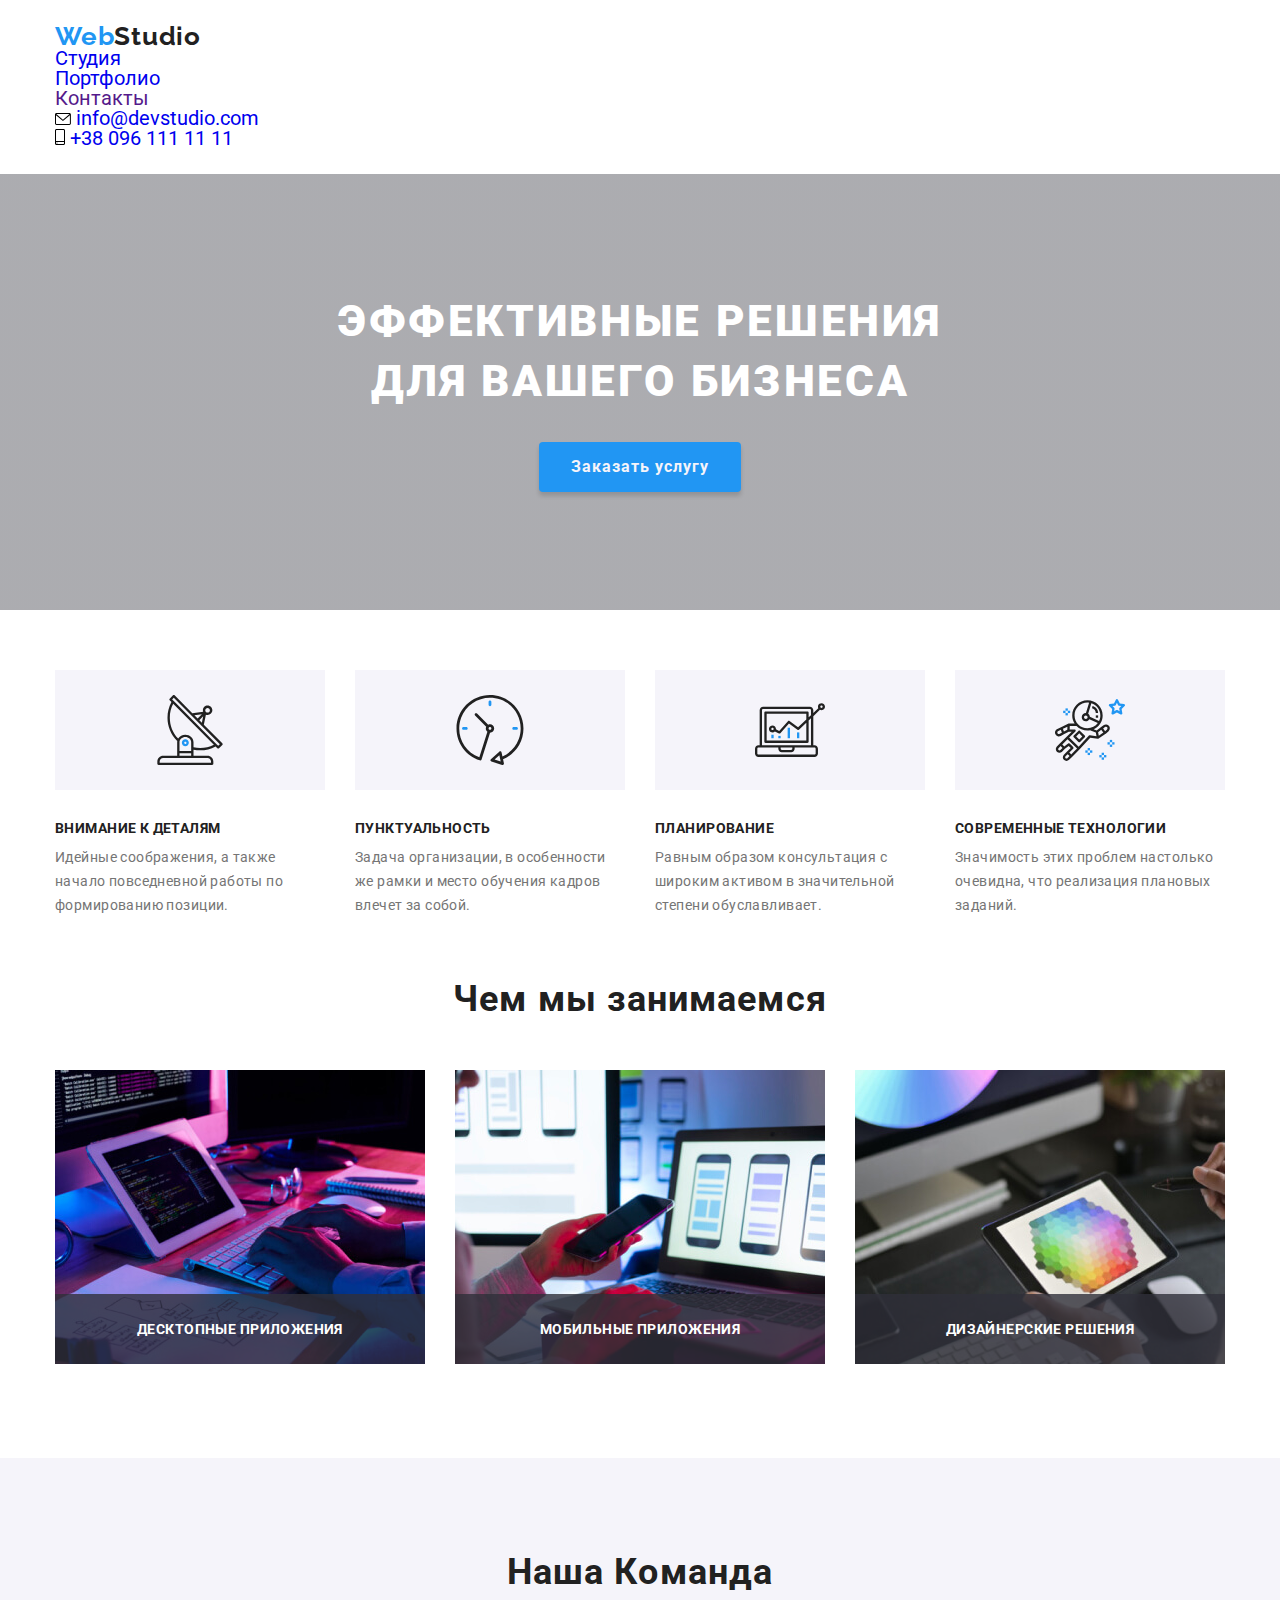
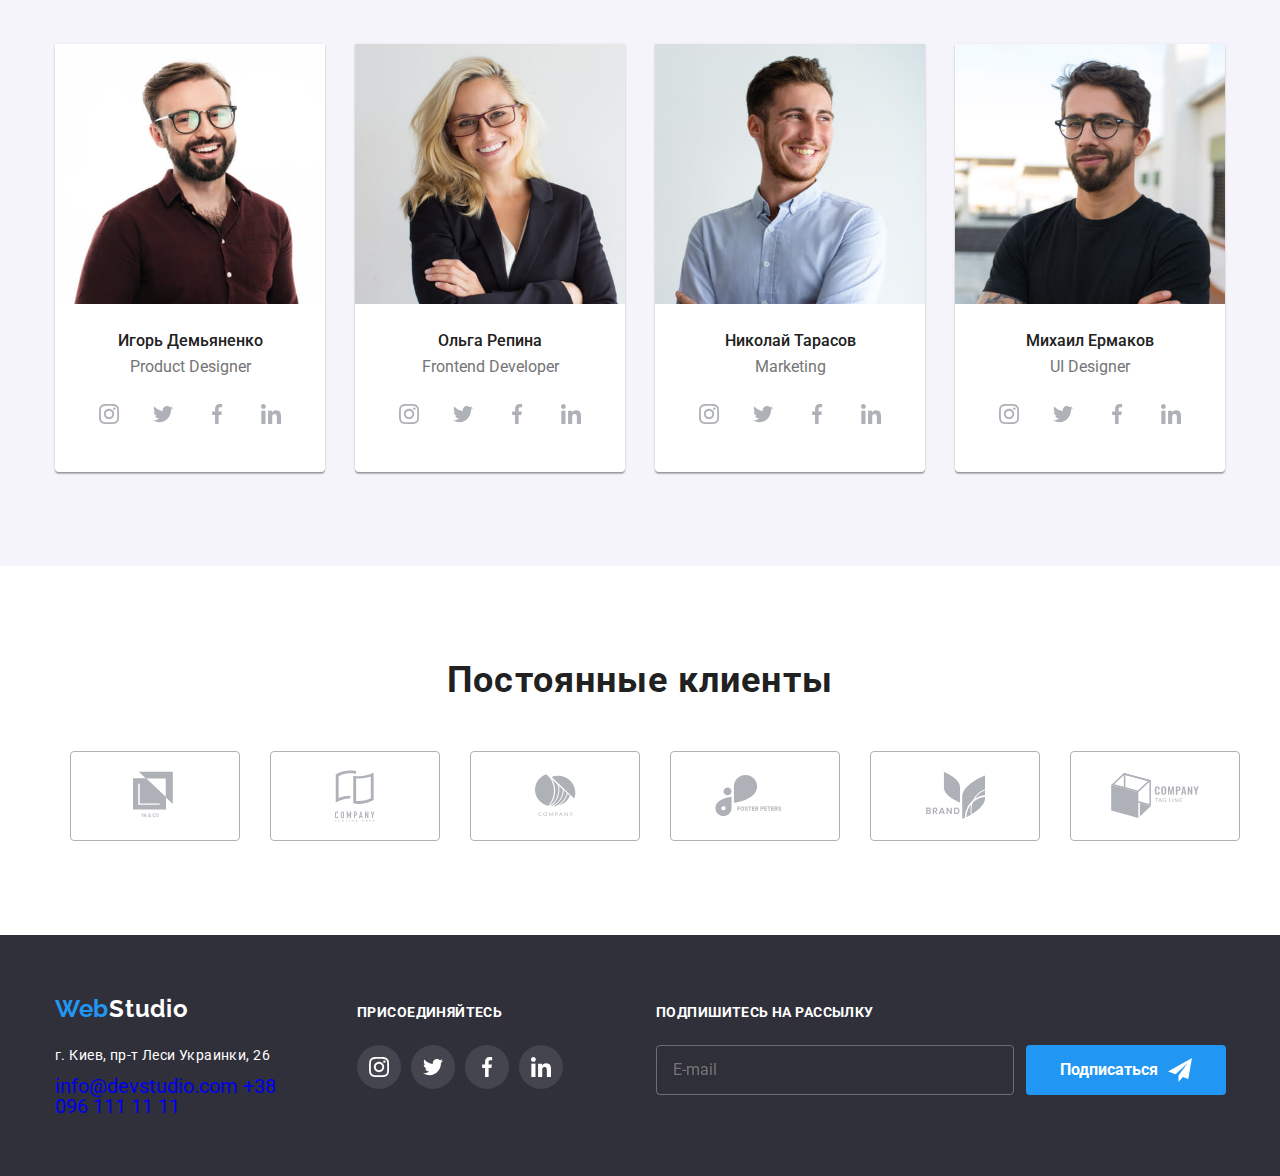
==== commit b3ba4be7: "12" ====
--- a/index.html
+++ b/index.html
@@ -30,13 +30,33 @@
   </head>
   <body class="body">
     <!-- Header -->
-    <!-- <header class="header">
+    <header class="header">
       <div class="container">
-        <nav class="nav">
-          <a href="./index.html" class="logo">
+        
+          
+
+          
+            <nav class="nav">
+              <a href="./index.html" class="logo">
             <span class="logo-accent">Web</span>Studio</a
           >
-          <ul class="site-nav">
+             <div class="menu-burger">
+            <button class="menu-button" 
+            type="button" 
+            aria-expanded="false" 
+            aria-controls="menu-container" 
+            data-menu-button>
+            <svg 
+            width="40" 
+            height="40" 
+            aria-label="переключатель мобильного меню">
+              <use class="icon-cross" href="./image/sprite.svg#burger_close"></use>
+              <use class="icon-burger" href="./image/sprite.svg#burger"></use>
+            </svg>
+          </button>
+          </div>
+            <div class="menu-container" id="menu-container" data-menu>
+              <ul class="site-nav">
             <li class="site-list-item">
               <a href="./index.html" class="site-nav-link current">Студия</a>
             </li>
@@ -49,24 +69,34 @@
               <a href="" class="site-nav-link">Контакты</a>
             </li>
           </ul>
-        </nav>
-
-        <address class="address">
-          <a href="mailto:info@devstudio.com" class="address-mail">
-            <svg class="adress-icon" width="16" height="12">
-              <use href="./image/sprite.svg#envelope"></use>
-            </svg>
-            info@devstudio.com</a
-          >
-          <a href="tel:+380961111111" class="address-tel">
-            <svg class="adress-icon" width="10" height="16">
-              <use href="./image/sprite.svg#smartphone"></use>
-            </svg>
-            +38 096 111 11 11</a
-          >
+          
+          <address class="address">
+          <ul class="address-list">
+            <li class="adress-item">
+                <a href="mailto:info@devstudio.com" class="address-list">
+                <svg class="adress-icon" width="16" height="12">
+                <use href="./image/sprite.svg#envelope"></use>
+                </svg>
+            info@devstudio.com</a>
+            </li>
+            <li class="adress-item">
+                <a href="tel:+380961111111" class="address-list">
+                <svg class="adress-icon" width="10" height="16">
+                <use href="./image/sprite.svg#smartphone"></use>
+                </svg>
+            +38 096 111 11 11</a>
+            </li>
+          </ul>
+          </nav>
+          </div>
+          
         </address>
+          </div>
+
+
+        
       </div>
-    </header> -->
+    </header>
     <!-- Main -->
     
       <main class="main">
@@ -351,8 +381,8 @@
           </div>
         </section>
         <!-- Clients -->
-        <!-- <section class="section clients">
-        <div class="container clients">
+        <section class="section clients">
+        <div class="container">
           <h2 class="clients__title">Постоянные клиенты</h2>
         <ul class="clients-list">
           <li class="clients-item">
@@ -405,61 +435,60 @@
             </li>
         </ul>
         </div>
-      </section> -->
+      </section>
       </main>
     </div>
 
 <!-- FOOTER -->
-    <!-- <footer class="section footer">
-      <div class="container footer">
+    <footer class="section footer">
+      <div class="container">
         <div class="container-footer-info">
           <a href="./index.html" class="logo">
             <span class="logo-accent">Web</span>Studio</a
           >
-          <address class="footer addres">
+          <address class="footer__addres">
             <a
-              class="addres-geo"
+              class="footer__geo"
               href="https://goo.gl/maps/Ztg2FWvti8LL4upH8"
               target="_blank"
-              class="addres-geo"
               >г. Киев, пр-т Леси Украинки, 26</a
             >
           </address>
           <address class="address-contacts">
-            <a href="mailto:info@devstudio.com" class="address-mail footer"
+            <a href="mailto:info@devstudio.com" class="footer__address-list"
               >info@devstudio.com</a
             >
-            <a href="tel:+380961111111" class="address-tel footer"
+            <a href="tel:+380961111111" class="footer__address-list "
               >+38 096 111 11 11</a
             >
           </address>
         </div>
         <div class="container-footer-social">
-          <h3 class="footer section-aside-subtitle">присоединяйтесь</h3>
-          <ul class="footer-social-link">
+          <h3 class="footer__subtitle">присоединяйтесь</h3>
+          <ul class="footer__link">
             <li class="social-link-title">
-              <a class="social-link" href="http://instagram.com/" target="_blank" rel="noreferrer noopener" aria-label="Share to Instagram">
+              <a class="footer__social-link" href="http://instagram.com/" target="_blank" rel="noreferrer noopener" aria-label="Share to Instagram">
                 <svg class="social-icon" width="20" height="20">
                   <use href="./image/sprite.svg#instagram"></use>
                 </svg>
               </a>
             </li>
             <li class="social-link-title">
-              <a class="social-link" href="https://twitter.com/" target="_blank" rel="noreferrer noopener" aria-label="Share to Twitter">
+              <a class="footer__social-link" href="https://twitter.com/" target="_blank" rel="noreferrer noopener" aria-label="Share to Twitter">
                 <svg class="social-icon" width="20" height="20">
                   <use href="./image/sprite.svg#twitter"></use>
                 </svg>
               </a>
             </li>
             <li class="social-link-title">
-              <a class="social-link" href="https://www.facebook.com/" target="_blank" rel="noreferrer noopener" aria-label="Share to Facebook">
-                <svg class="social-icon" width="120" height="20">
+              <a class="footer__social-link" href="https://www.facebook.com/" target="_blank" rel="noreferrer noopener" aria-label="Share to Facebook">
+                <svg class="social-icon" width="20" height="20">
                   <use href="./image/sprite.svg#facebook"></use>
                 </svg>
               </a>
             </li>
             <li class="social-link-title">
-              <a class="social-link" href="https://www.linkedin.com/" target="_blank" rel="noreferrer noopener" aria-label="Share to Linkedin">
+              <a class="footer__social-link" href="https://www.linkedin.com/" target="_blank" rel="noreferrer noopener" aria-label="Share to Linkedin">
                 <svg class="social-icon" width="20" height="20">
                   <use href="./image/sprite.svg#linkedin"></use>
                 </svg>
@@ -470,7 +499,8 @@
         <div class="container-footer-form">
           <form class="footer-form">
             <p class="subscription-title">Подпишитесь на рассылку</p>
-            <input type="email" name="email" id="email" class="form-email" placeholder="E-mail">
+            <div class="footer__form--thumb">
+              <input type="email" name="email" id="email" class="form-email" placeholder="E-mail">
              <a
               class="btn-subscription-link"
               href="https://web.telegram.org/"
@@ -482,14 +512,16 @@
                 <use href="./image/sprite.svg#telegram-icon"></use>
               </svg>
             </a>
+            </div>
           </form>
         </div>
         
       </div>
-    </footer> -->
+    </footer>
 
 
     <script src="./js/modal.js"></script>
+    <script src="./js/menu.js"></script>
 
 
 
--- a/css/main.min.css
+++ b/css/main.min.css
@@ -1,2 +1,2 @@
-.visually-hidden{position:absolute !important;clip:rect(1px 1px 1px 1px);clip:rect(1px, 1px, 1px, 1px);padding:0 !important;border:0 !important;height:1px !important;width:1px !important;overflow:hidden}body{font-family:Roboto;font-size:20px;background-color:#FFFF;color:#212121}*,*::before,*::after{-webkit-box-sizing:inherit;box-sizing:inherit}html,body,div,span,applet,object,iframe,h1,h2,h3,h4,h5,h6,p,blockquote,pre,a,abbr,acronym,address,big,cite,code,del,dfn,em,img,ins,kbd,q,s,samp,small,strike,strong,sub,sup,tt,var,b,u,i,center,dl,dt,dd,ol,ul,li,fieldset,form,label,legend,table,caption,tbody,tfoot,thead,tr,th,td,article,aside,canvas,details,embed,figure,figcaption,footer,header,hgroup,menu,nav,output,ruby,section,summary,time,mark,audio,video{margin:0;padding:0;border:0;font-size:100%;font:inherit;vertical-align:baseline}article,aside,details,figcaption,figure,footer,header,hgroup,menu,nav,section{display:block}body{line-height:1}ol,ul{list-style:none}blockquote,q{quotes:none}blockquote:before,blockquote:after,q:before,q:after{content:'';content:none}table{border-collapse:collapse;border-spacing:0}/*! normalize.css v8.0.1 | MIT License | github.com/necolas/normalize.css */html{line-height:1.15;-webkit-text-size-adjust:100%;-webkit-box-sizing:border-box;box-sizing:border-box}body{margin:0}main{display:block}h1{font-size:2em;margin:0.67em 0}hr{-webkit-box-sizing:content-box;box-sizing:content-box;height:0;overflow:visible}pre{font-family:monospace, monospace;font-size:1em}a{background-color:transparent}abbr[title]{border-bottom:none;text-decoration:underline;-webkit-text-decoration:underline dotted;text-decoration:underline dotted}b,strong{font-weight:bolder}code,kbd,samp{font-family:monospace, monospace;font-size:1em}small{font-size:80%}sub,sup{font-size:75%;line-height:0;position:relative;vertical-align:baseline}sub{bottom:-0.25em}sup{top:-0.5em}img{border-style:none}button,input,optgroup,select,textarea{font-family:inherit;font-size:100%;line-height:1.15;margin:0}button,input{overflow:visible}button,select{text-transform:none}button,[type="button"],[type="reset"],[type="submit"]{-webkit-appearance:button}button::-moz-focus-inner,[type="button"]::-moz-focus-inner,[type="reset"]::-moz-focus-inner,[type="submit"]::-moz-focus-inner{border-style:none;padding:0}button:-moz-focusring,[type="button"]:-moz-focusring,[type="reset"]:-moz-focusring,[type="submit"]:-moz-focusring{outline:1px dotted ButtonText}fieldset{padding:0.35em 0.75em 0.625em}legend{-webkit-box-sizing:border-box;box-sizing:border-box;color:inherit;display:table;max-width:100%;padding:0;white-space:normal}progress{vertical-align:baseline}textarea{overflow:auto}[type="checkbox"],[type="radio"]{-webkit-box-sizing:border-box;box-sizing:border-box;padding:0}[type="number"]::-webkit-inner-spin-button,[type="number"]::-webkit-outer-spin-button{height:auto}[type="search"]{-webkit-appearance:textfield;outline-offset:-2px}[type="search"]::-webkit-search-decoration{-webkit-appearance:none}::-webkit-file-upload-button{-webkit-appearance:button;font:inherit}details{display:block}summary{display:list-item}template{display:none}[hidden]{display:none}.body{font-family:Roboto;font-size:20px;background-color:#FFFF;color:#212121}a{text-decoration:none}ul{list-style:none;padding:0;margin:0}img{display:block;max-width:100%}.container{width:100%;padding:0 15px}@media screen and (min-width: 480px){.container{margin:0 auto}}@media screen and (min-width: 768px){.container{max-width:768px}}@media screen and (min-width: 1200px){.container{max-width:1200px}}.button-nav{display:-webkit-box;display:-ms-flexbox;display:flex;-webkit-box-pack:center;-ms-flex-pack:center;justify-content:center}.btn-title{margin-right:-8px}.container.btn-title:last-child{margin-right:0}.btn-primary{color:#F5F4FA;background-color:#2196F3;-webkit-box-shadow:0px 4px 4px rgba(0,0,0,0.15);box-shadow:0px 4px 4px rgba(0,0,0,0.15);font-style:normal;text-align:center;font-size:16px;font-weight:700;letter-spacing:0.06em;line-height:1.875;display:inline-block;height:50px;padding:10px 32px;border-radius:4px;border:inherit}.button-porfolio{color:#212121;display:inline-block;font-style:normal;font-weight:500;font-size:16px;text-align:center;line-height:1.6;border:inherit;border-radius:4px;padding:6px 22px;margin:8px;border:1px solid transparent;cursor:pointer}.container-porfolio-btn{margin-left:-8px;margin-right:-8px;margin-top:0px;margin-bottom:34px}.button-porfolio:hover,.button-porfolio:focus{background-color:#2196F3;color:#F5F4FA;-webkit-box-shadow:0px 3px 1px rgba(0,0,0,0.1),0px 1px 2px rgba(0,0,0,0.08),0px 2px 2px rgba(0,0,0,0.12);box-shadow:0px 3px 1px rgba(0,0,0,0.1),0px 1px 2px rgba(0,0,0,0.08),0px 2px 2px rgba(0,0,0,0.12);-webkit-transition:background-color 250ms cubic-bezier(0.4, 0, 0.2, 1),color 250ms cubic-bezier(0.4, 0, 0.2, 1),-webkit-box-shadow 250ms cubic-bezier(0.4, 0, 0.2, 1);transition:background-color 250ms cubic-bezier(0.4, 0, 0.2, 1),color 250ms cubic-bezier(0.4, 0, 0.2, 1),-webkit-box-shadow 250ms cubic-bezier(0.4, 0, 0.2, 1);transition:background-color 250ms cubic-bezier(0.4, 0, 0.2, 1),color 250ms cubic-bezier(0.4, 0, 0.2, 1),box-shadow 250ms cubic-bezier(0.4, 0, 0.2, 1);transition:background-color 250ms cubic-bezier(0.4, 0, 0.2, 1),color 250ms cubic-bezier(0.4, 0, 0.2, 1),box-shadow 250ms cubic-bezier(0.4, 0, 0.2, 1),-webkit-box-shadow 250ms cubic-bezier(0.4, 0, 0.2, 1)}.btn-close{position:absolute;top:8px;right:8px;width:30px;height:30px;display:-webkit-box;display:-ms-flexbox;display:flex;-webkit-box-pack:center;-ms-flex-pack:center;justify-content:center;-webkit-box-align:center;-ms-flex-align:center;align-items:center;border-radius:50%;background-color:#FFFF;border:1px solid rgba(0,0,0,0.1);cursor:pointer;outline:none}.btn-close-icon{fill:#000000}.btn-close:hover .btn-close-icon,.btn-close:focus .btn-close-icon{fill:#2196F3;-webkit-transition:fill cubic-bezier(0.4, 0, 0.2, 1) 250ms;transition:fill cubic-bezier(0.4, 0, 0.2, 1) 250ms}.btn-submit{width:200px;height:50px;margin:0;color:#FFFF;background:#2196F3;outline:none;border-radius:4px;border:inherit;font-family:Roboto;font-style:normal;font-weight:bold;font-size:16px;line-height:30px;margin-left:auto;margin-right:auto;cursor:pointer}.btn-submit:hover,.btn-submit:focus{-webkit-box-shadow:0px 4px 4px rgba(0,0,0,0.15);box-shadow:0px 4px 4px rgba(0,0,0,0.15);-webkit-transition:-webkit-box-shadow 250ms cubic-bezier(0.4, 0, 0.2, 1);transition:-webkit-box-shadow 250ms cubic-bezier(0.4, 0, 0.2, 1);transition:box-shadow 250ms cubic-bezier(0.4, 0, 0.2, 1);transition:box-shadow 250ms cubic-bezier(0.4, 0, 0.2, 1), -webkit-box-shadow 250ms cubic-bezier(0.4, 0, 0.2, 1)}.logo{color:#212121;font-family:Raleway;font-size:26px;font-weight:700;font-style:normal;line-height:.838;letter-spacing:0.03em;padding-bottom:32px}.logo-accent{color:#2196F3}.container.footer .logo{color:#FFFF}.header .address{margin-left:auto;margin-right:30px}.nav{display:-webkit-box;display:-ms-flexbox;display:flex;-webkit-box-align:center;-ms-flex-align:center;align-items:center}.site-nav{display:-webkit-box;display:-ms-flexbox;display:flex;-webkit-box-align:center;-ms-flex-align:center;align-items:center}.header .logo{margin-right:94px}.site-list-item:not(:last-child){margin-right:50px}.adress-icon{fill:#757575;margin-right:10px}.address-tel:hover .adress-icon,.address-tel:focus .adress-icon,.address-mail:hover .adress-icon,.address-mail:focus .adress-icon{fill:#2196F3}.address-mail,.address-tel{display:inline-block;padding-bottom:32px;font-family:Roboto;font-style:normal;font-weight:500;font-size:14px;line-height:16px;letter-spacing:0.02em;color:#757575}.site-nav-link{display:inline-block;padding-bottom:32px;margin:0;color:#212121;font-size:14px;font-weight:500;font-style:normal;line-height:.875;letter-spacing:0.02em}.address-mail+.address-tel{margin-left:30px}.site-nav-link:focus{color:#2196F3;-webkit-transition:color 250ms cubic-bezier(0.4, 0, 0.2, 1);transition:color 250ms cubic-bezier(0.4, 0, 0.2, 1)}.site-nav-link:hover{color:#2196F3;-webkit-transition:color 250ms cubic-bezier(0.4, 0, 0.2, 1);transition:color 250ms cubic-bezier(0.4, 0, 0.2, 1)}.address-mail:focus{color:#2196F3;-webkit-transition:color 250ms cubic-bezier(0.4, 0, 0.2, 1);transition:color 250ms cubic-bezier(0.4, 0, 0.2, 1)}.address-mail:hover{color:#2196F3;-webkit-transition:color 250ms cubic-bezier(0.4, 0, 0.2, 1);transition:color 250ms cubic-bezier(0.4, 0, 0.2, 1)}.address-tel:focus{color:#2196F3;-webkit-transition:color 250ms cubic-bezier(0.4, 0, 0.2, 1);transition:color 250ms cubic-bezier(0.4, 0, 0.2, 1)}.address-tel:hover{color:#2196F3;-webkit-transition:color 250ms cubic-bezier(0.4, 0, 0.2, 1);transition:color 250ms cubic-bezier(0.4, 0, 0.2, 1)}.site-nav .site-nav-link.current{position:relative;color:#2196F3}.site-nav-link.current::after{position:absolute;content:'';display:block;width:100%;height:4px;margin:0;left:0;bottom:0;border-radius:2px;background-color:#2196F3}.icon-antenna::before{background-image:url(../image/aside/antenna1.svg);background-size:70px}.icon-clock::before{background-image:url(../image/aside/clock1.svg);background-size:70px}.icon-diagram::before{background-image:url(../image/aside/diagram1.svg);background-size:70px}.icon-astronaut::before{background-image:url(../image/aside/astronaut1.svg);background-size:70px}.comands-link-item{width:44px;height:44px;display:-webkit-box;display:-ms-flexbox;display:flex;border-radius:50%;border:1px solid #ffff;-webkit-box-pack:center;-ms-flex-pack:center;justify-content:center;-webkit-box-align:center;-ms-flex-align:center;align-items:center}.items-link:not(:last-child){margin-right:10px}.comands-link-item:focus{background-color:#2196F3;-webkit-transition:background-color cubic-bezier(0.4, 0, 0.2, 1) 250ms;transition:background-color cubic-bezier(0.4, 0, 0.2, 1) 250ms}.comands-link-item:hover{background-color:#2196F3;-webkit-transition:background-color cubic-bezier(0.4, 0, 0.2, 1) 250ms;transition:background-color cubic-bezier(0.4, 0, 0.2, 1) 250ms}.comands-link-item:focus .command-social-icon,.comands-link-item:hover .command-social-icon{fill:#FFFF;-webkit-transition:fill cubic-bezier(0.4, 0, 0.2, 1) 250ms;transition:fill cubic-bezier(0.4, 0, 0.2, 1) 250ms}.command-social-icon{fill:#AFB1B8}.container-footer-form{margin-top:0px;margin-left:94px}.subscription-title{margin-top:0;margin-bottom:20px;font-family:Roboto;font-style:normal;font-weight:bold;font-size:14px;line-height:16px;letter-spacing:0.03em;text-transform:uppercase;color:#FFFFFF}.form-email{width:358px;height:50px;border:1px solid rgba(255,255,255,0.3);-webkit-box-sizing:border-box;box-sizing:border-box;-webkit-filter:drop-shadow(0px 4px 4px rgba(0,0,0,0.15));filter:drop-shadow(0px 4px 4px rgba(0,0,0,0.15));border-radius:4px;background-color:transparent;padding-top:15px;padding-bottom:15px;padding-left:16px;font-size:16px;line-height:20px;color:rgba(255,255,255,0.6);outline:none}.form-email::-webkit-input-placeholder{font-size:16px;line-height:20px;color:rgba(255,255,255,0.6)}.form-email:-ms-input-placeholder{font-size:16px;line-height:20px;color:rgba(255,255,255,0.6)}.form-email::-ms-input-placeholder{font-size:16px;line-height:20px;color:rgba(255,255,255,0.6)}.form-email::placeholder{font-size:16px;line-height:20px;color:rgba(255,255,255,0.6)}.btn-subscription-link{display:-webkit-inline-box;display:-ms-inline-flexbox;display:inline-flex;-ms-flex-line-pack:center;align-content:center;width:200px;height:50px;margin-left:20px;background:#2196F3;border-radius:4px;border:inherit;font-family:Roboto;font-style:normal;font-weight:bold;font-size:16px;line-height:30px;color:#FFFF;-webkit-box-pack:center;-ms-flex-pack:center;justify-content:center;-webkit-box-align:center;-ms-flex-align:center;align-items:center}.subscription-icon{fill:#FFFF;margin-left:10px}.form-email::-webkit-input-placeholder{font-family:Roboto;font-style:normal;font-weight:normal;font-size:16px;line-height:20px;letter-spacing:0.03em}.form-email:-ms-input-placeholder{font-family:Roboto;font-style:normal;font-weight:normal;font-size:16px;line-height:20px;letter-spacing:0.03em}.form-email::-ms-input-placeholder{font-family:Roboto;font-style:normal;font-weight:normal;font-size:16px;line-height:20px;letter-spacing:0.03em}.form-email::placeholder{font-family:Roboto;font-style:normal;font-weight:normal;font-size:16px;line-height:20px;letter-spacing:0.03em}.backdrop{position:fixed;top:0;left:0;width:100%;height:100%;z-index:100;background-color:rgba(0,0,0,0.5);opacity:1;-webkit-transition:opacity 250ms cubic-bezier(0.4, 0, 0.2, 1);transition:opacity 250ms cubic-bezier(0.4, 0, 0.2, 1)}.backdrop.is-hidden{opacity:0;pointer-events:none;-webkit-transition:opacity 250ms cubic-bezier(0.4, 0, 0.2, 1);transition:opacity 250ms cubic-bezier(0.4, 0, 0.2, 1)}.modal{position:absolute;top:50%;left:50%;-webkit-transform:translate(-50%, -50%);transform:translate(-50%, -50%);min-height:300px;min-width:300px;background-color:#fff;padding:40px}.form{display:-webkit-box;display:-ms-flexbox;display:flex;-webkit-box-orient:vertical;-webkit-box-direction:normal;-ms-flex-direction:column;flex-direction:column}.field-label{display:-webkit-box;display:-ms-flexbox;display:flex;margin-left:0px;margin-right:auto;margin-bottom:4px;font-family:Roboto;font-style:normal;font-weight:normal;font-size:12px;line-height:14px;letter-spacing:0.01em;color:#757575}.field-input{border:1px solid rgba(33,33,33,0.2);border-radius:4px;padding-left:42px;-webkit-box-sizing:border-box;box-sizing:border-box;font-size:14px;width:100%;height:40px}.form-field:not(:last-child){margin-bottom:10px}.wrapper-form-filed{position:relative;display:block}.form-icon{position:absolute;top:50%;left:12px;-webkit-transform:translateY(-50%);transform:translateY(-50%);display:block}.field-input:focus+.form-icon{fill:#2196F3;-webkit-transition:color cubic-bezier(0.4, 0, 0.2, 1) 250ms;transition:color cubic-bezier(0.4, 0, 0.2, 1) 250ms}.modal-form-message{padding:12px 16px;width:100%;height:120px;border:1px solid rgba(33,33,33,0.2);border-radius:4px;font-size:14px;resize:none;outline:none}.modal-form-message::-webkit-input-placeholder{color:rgba(117,117,117,0.5);font-family:Roboto;font-style:normal;font-weight:normal;font-size:12px;line-height:14px;letter-spacing:0.01em;font-family:Roboto;font-style:normal;font-weight:normal;font-size:14px;line-height:16px;letter-spacing:0.01em}.modal-form-message:-ms-input-placeholder{color:rgba(117,117,117,0.5);font-family:Roboto;font-style:normal;font-weight:normal;font-size:12px;line-height:14px;letter-spacing:0.01em;font-family:Roboto;font-style:normal;font-weight:normal;font-size:14px;line-height:16px;letter-spacing:0.01em}.modal-form-message::-ms-input-placeholder{color:rgba(117,117,117,0.5);font-family:Roboto;font-style:normal;font-weight:normal;font-size:12px;line-height:14px;letter-spacing:0.01em;font-family:Roboto;font-style:normal;font-weight:normal;font-size:14px;line-height:16px;letter-spacing:0.01em}.modal-form-message::placeholder{color:rgba(117,117,117,0.5);font-family:Roboto;font-style:normal;font-weight:normal;font-size:12px;line-height:14px;letter-spacing:0.01em;font-family:Roboto;font-style:normal;font-weight:normal;font-size:14px;line-height:16px;letter-spacing:0.01em}.field-input:focus{outline:none;border:1px solid #2196F3;-webkit-transition:border cubic-bezier(0.4, 0, 0.2, 1) 250ms;transition:border cubic-bezier(0.4, 0, 0.2, 1) 250ms}.modal-form-message:focus{outline:none;border:1px solid #2196F3;-webkit-transition:border cubic-bezier(0.4, 0, 0.2, 1) 250ms;transition:border cubic-bezier(0.4, 0, 0.2, 1) 250ms}.field-label-policy{font-family:Roboto;font-style:normal;font-weight:normal;font-size:14px;line-height:24px;letter-spacing:0.03em;color:#757575}.field-label-policy::before{content:" ";display:inline-block;width:16px;height:15px;border:1px solid #212121;border-radius:2px;margin-right:7px}.form-field-policy{margin-top:20px;margin-bottom:30px}.input-policy:checked+.field-label-policy::before{border:1px solid #2196F3;background-color:#2196F3;background-repeat:no-repeat;background-image:url("../image/cheked-icon.svg");-webkit-transition:#2196F3 cubic-bezier(0.4, 0, 0.2, 1) 250ms,background-image cubic-bezier(0.4, 0, 0.2, 1) 250ms;transition:#2196F3 cubic-bezier(0.4, 0, 0.2, 1) 250ms,background-image cubic-bezier(0.4, 0, 0.2, 1) 250ms}.contract{font-family:Roboto;font-style:normal;font-weight:normal;font-size:14px;line-height:24px;letter-spacing:0.03em;text-decoration:underline;color:#2196F3}.modal p{margin-top:0;margin-bottom:12px;font-family:Roboto;font-style:normal;font-weight:bold;font-size:20px;line-height:23px;text-align:center;letter-spacing:0.03em}.form-field.box{margin-top:20px;margin-bottom:30px}.field-label.policy{font-family:Roboto;font-style:normal;font-weight:normal;font-size:14px;line-height:24px;letter-spacing:0.03em}.btn-submit{width:200px;height:50px;margin:0;color:#FFFF;background:#2196F3;outline:none;border-radius:4px;border:inherit;font-family:Roboto;font-style:normal;font-weight:bold;font-size:16px;line-height:30px;margin-left:auto;margin-right:auto;cursor:pointer}.btn-submit:hover,.btn-submit:focus{-webkit-box-shadow:0px 4px 4px rgba(0,0,0,0.15);box-shadow:0px 4px 4px rgba(0,0,0,0.15);-webkit-transition:-webkit-box-shadow 250ms cubic-bezier(0.4, 0, 0.2, 1);transition:-webkit-box-shadow 250ms cubic-bezier(0.4, 0, 0.2, 1);transition:box-shadow 250ms cubic-bezier(0.4, 0, 0.2, 1);transition:box-shadow 250ms cubic-bezier(0.4, 0, 0.2, 1), -webkit-box-shadow 250ms cubic-bezier(0.4, 0, 0.2, 1)}.header{padding-top:32px;padding-bottom:0;border-bottom:1px solid #F5F4FA}.heder{display:-webkit-box;display:-ms-flexbox;display:flex;-webkit-box-align:center;-ms-flex-align:center;align-items:center;-webkit-box-pack:justify;-ms-flex-pack:justify;justify-content:space-between}.header .container{display:-webkit-box;display:-ms-flexbox;display:flex;-webkit-box-align:center;-ms-flex-align:center;align-items:center;width:1200px;margin:0 auto}.header .address{margin-left:auto;margin-right:30px}.hero{text-align:center;padding-top:118px;padding-bottom:118px;background-image:-webkit-gradient(linear, left top, right top, from(rgba(47,48,58,0.4)), to(rgba(47,48,58,0.4))),url(../image/hero-img/header-mobile.jpg);background-image:linear-gradient(to right, rgba(47,48,58,0.4), rgba(47,48,58,0.4)),url(../image/hero-img/header-mobile.jpg);background-repeat:no-repeat;background-size:cover}@media screen and (min-width: 768px){.hero{background-image:-webkit-gradient(linear, left top, right top, from(rgba(47,48,58,0.4)), to(rgba(47,48,58,0.4))),url(../image/hero-img/header-tablet.jpg);background-image:linear-gradient(to right, rgba(47,48,58,0.4), rgba(47,48,58,0.4)),url(../image/hero-img/header-tablet.jpg)}}@media screen and (min-width: 1200px){.hero{background-image:-webkit-gradient(linear, left top, right top, from(rgba(47,48,58,0.4)), to(rgba(47,48,58,0.4))),url(../image/hero-img/header-desktop.jpg);background-image:linear-gradient(to right, rgba(47,48,58,0.4), rgba(47,48,58,0.4)),url(../image/hero-img/header-desktop.jpg)}}@media screen and (min-device-pixel-ratio: 2) and (min-width: 320px), screen and (-webkit-min-device-pixel-ratio: 2) and (min-width: 320px), screen and (min-resolution: 192dpi) and (min-width: 320px), screen and (min-resolution: 2dppx) and (min-width: 320px){.hero{background-image:-webkit-gradient(linear, left top, right top, from(rgba(47,48,58,0.4)), to(rgba(47,48,58,0.4))),url(../image/hero-img/header-mobile@2x.jpg);background-image:linear-gradient(to right, rgba(47,48,58,0.4), rgba(47,48,58,0.4)),url(../image/hero-img/header-mobile@2x.jpg)}}@media screen and (min-device-pixel-ratio: 2) and (min-width: 768px), screen and (-webkit-min-device-pixel-ratio: 2) and (min-width: 768px), screen and (min-resolution: 192dpi) and (min-width: 768px), screen and (min-resolution: 2dppx) and (min-width: 768px){.hero{background-image:-webkit-gradient(linear, left top, right top, from(rgba(47,48,58,0.4)), to(rgba(47,48,58,0.4))),url(../image/hero-img/header-tablet@2x.jpg);background-image:linear-gradient(to right, rgba(47,48,58,0.4), rgba(47,48,58,0.4)),url(../image/hero-img/header-tablet@2x.jpg)}}@media screen and (min-device-pixel-ratio: 2) and (min-width: 1200px), screen and (-webkit-min-device-pixel-ratio: 2) and (min-width: 1200px), screen and (min-resolution: 192dpi) and (min-width: 1200px), screen and (min-resolution: 2dppx) and (min-width: 1200px){.hero{background-image:-webkit-gradient(linear, left top, right top, from(rgba(47,48,58,0.4)), to(rgba(47,48,58,0.4))),url(../image/hero-img/header-desktop@2x.jpg);background-image:linear-gradient(to right, rgba(47,48,58,0.4), rgba(47,48,58,0.4)),url(../image/hero-img/header-desktop@2x.jpg)}}.section-title-hero{margin-top:0;margin-bottom:30px;font-family:Roboto;font-style:normal;font-weight:900;font-size:26px;line-height:1.615;text-align:center;letter-spacing:0.06em;text-transform:uppercase;color:#FFFF}@media screen and (min-width: 1200px){.section-title-hero{font-size:44px;line-height:1.363}}.aside{padding:60px 0}.aside__list{width:100%}.section-aside-list:not(:last-child){margin-bottom:30px}.section-aside-subtitle{font-family:Roboto;font-style:normal;font-weight:700;font-size:14px;line-height:1.142;text-align:center;letter-spacing:0.03em;text-transform:uppercase;color:#212121;margin-bottom:10px}.section-aside-subtitle-text{font-size:14px;font-weight:400;font-style:normal;color:#757575;line-height:1.714;margin-top:0px;letter-spacing:0.03em}.section-aside-list::before{content:"";display:block;height:120px;width:100%;background-repeat:no-repeat;background-color:#F5F4FA;background-position:center;margin-bottom:30px}@media screen and (min-width: 768px) and (max-width: 1199px){.aside__list :nth-child(2n){margin-right:0}.aside__list{max-width:768px;display:-webkit-box;display:-ms-flexbox;display:flex;-ms-flex-wrap:wrap;flex-wrap:wrap;-webkit-box-pack:center;-ms-flex-pack:center;justify-content:center;margin-right:-30px}.section-aside-list{max-width:354px;margin-right:30px;-ms-flex-preferred-size:calc((100% / 2* 30px)/2);flex-basis:calc((100% / 2* 30px)/2)}.section-aside-subtitle{text-align:left}}@media screen and (min-width: 1200px){.aside__list{max-width:1200px;padding:0;margin:0;margin-left:auto;margin-right:auto;display:-webkit-box;display:-ms-flexbox;display:flex;-webkit-box-pack:justify;-ms-flex-pack:justify;justify-content:space-between}.section-aside-list{width:270px}.section-aside-list:not(:last-child){margin-right:30px;margin-bottom:0}.section-aside-subtitle{text-align:left}}@media screen and (min-width: 480px){.command{min-width:480px;margin-left:auto;margin-right:auto;padding-top:60px;padding-bottom:60px;background-color:#F5F4FA}.comand__section-title{font-family:Roboto;font-style:normal;font-weight:bold;font-size:28px;line-height:1.178;text-align:center;letter-spacing:0.03em;margin-top:0;margin-bottom:30px;color:#212121}.command__title{margin-top:0px;margin-bottom:0px}.command__title--list{width:450px;height:622px;background-color:#FFFF;-webkit-box-shadow:0px 1px 3px rgba(0,0,0,0.12),0px 1px 1px rgba(0,0,0,0.14),0px 2px 1px rgba(0,0,0,0.2);box-shadow:0px 1px 3px rgba(0,0,0,0.12),0px 1px 1px rgba(0,0,0,0.14),0px 2px 1px rgba(0,0,0,0.2);border-radius:0px 0px 4px 4px}.command__title--list:not(:last-child){margin-bottom:30px}.section-command-img{width:450px;height:460px}.section-command-worker{padding-top:30px;margin-bottom:0;font-size:16px;font-weight:500;font-style:normal;color:#212121;line-height:.842;margin-top:0px;margin-bottom:10px;text-align:center}.section-command-specialty{margin-top:10px;margin-bottom:0px;font-size:16px;font-weight:400;font-style:normal;color:#757575;line-height:1.187;margin-top:0px;margin-bottom:16px;text-align:center}.command-list-link{display:-webkit-box;display:-ms-flexbox;display:flex;margin:0%;padding-top:0px;padding-bottom:30px;padding-left:32px;padding-right:32px;-webkit-box-pack:center;-ms-flex-pack:center;justify-content:center;-webkit-box-align:center;-ms-flex-align:center;align-items:center}}@media screen and (min-width: 768px){.command__title{display:-webkit-box;display:-ms-flexbox;display:flex;-ms-flex-wrap:wrap;flex-wrap:wrap;-webkit-box-pack:center;-ms-flex-pack:center;justify-content:center;margin-right:-15px}.command__title--list{max-width:354px;height:536px;margin-right:15px;-ms-flex-preferred-size:calc((100% / 2 * 15px)/2);flex-basis:calc((100% / 2 * 15px)/2)}.section-command-img{width:354px;height:374px}}@media screen and (max-width: 1199px){.receprion{display:none}}.section.receprion{width:1170px;padding-top:0px;padding-bottom:94px;margin:0 auto}.receprion__section-title{font-family:Roboto;font-style:normal;font-weight:bold;font-size:36px;line-height:42px;text-align:center;letter-spacing:0.03em;margin-top:0;margin-bottom:50px;color:#212121}.receprion__list{display:-webkit-box;display:-ms-flexbox;display:flex}.receprion__list--item{display:-webkit-box;display:-ms-flexbox;display:flex;margin-top:0px;margin-bottom:0px;margin-left:auto;margin-right:auto}.receprion__list--item:not(:last-child){margin-right:30px}.aside-img-thumb{position:relative;display:-webkit-box;display:-ms-flexbox;display:flex;-webkit-box-pack:center;-ms-flex-pack:center;justify-content:center;-webkit-box-align:center;-ms-flex-align:center;align-items:center}.aside-img-text-thumb{position:absolute;width:100%;height:70px;padding-top:27px;bottom:0;left:0;background-color:rgba(47,48,58,0.8);cursor:pointer}.aside-img-text{margin:0;font-family:Roboto;font-style:normal;font-weight:bold;font-size:14px;line-height:16px;text-align:center;letter-spacing:0.03em;text-transform:uppercase;color:#FFFF}.clients-list{display:-webkit-box;display:-ms-flexbox;display:flex;margin:0}.clients__title{font-family:Roboto;font-style:normal;font-weight:bold;font-size:36px;line-height:42px;text-align:center;letter-spacing:0.03em;margin-top:0;margin-bottom:50px;color:#212121}.clients-item{display:-webkit-box;display:-ms-flexbox;display:flex;width:170px;height:90px}.clients-item:not(:last-child){margin-right:30px}.clients-link{width:100%;height:100%;display:-webkit-box;display:-ms-flexbox;display:flex;-webkit-box-pack:center;-ms-flex-pack:center;justify-content:center;-webkit-box-align:center;-ms-flex-align:center;align-items:center;border:1px solid;border-radius:4px;border-color:#AFB1B8}.clients-icon{fill:#afb1b8}.clients-link:focus{fill:#2196F3;border-color:#2196F3;-webkit-transition:fill cubic-bezier(0.4, 0, 0.2, 1) 250ms,border-color cubic-bezier(0.4, 0, 0.2, 1) 250ms;transition:fill cubic-bezier(0.4, 0, 0.2, 1) 250ms,border-color cubic-bezier(0.4, 0, 0.2, 1) 250ms}.clients-link:hover{fill:#2196F3;border-color:#2196F3;-webkit-transition:fill cubic-bezier(0.4, 0, 0.2, 1) 250ms,border-color cubic-bezier(0.4, 0, 0.2, 1) 250ms;transition:fill cubic-bezier(0.4, 0, 0.2, 1) 250ms,border-color cubic-bezier(0.4, 0, 0.2, 1) 250ms}.clients-link:focus .clients-icon{fill:#2196F3;border-color:#2196F3;-webkit-transition:fill cubic-bezier(0.4, 0, 0.2, 1) 250ms,border-color cubic-bezier(0.4, 0, 0.2, 1) 250ms;transition:fill cubic-bezier(0.4, 0, 0.2, 1) 250ms,border-color cubic-bezier(0.4, 0, 0.2, 1) 250ms}.clients-link:hover .clients-icon{fill:#2196F3;border-color:#2196F3;-webkit-transition:fill cubic-bezier(0.4, 0, 0.2, 1) 250ms,border-color cubic-bezier(0.4, 0, 0.2, 1) 250ms;transition:fill cubic-bezier(0.4, 0, 0.2, 1) 250ms,border-color cubic-bezier(0.4, 0, 0.2, 1) 250ms}.section.footer{padding-top:60px;padding-bottom:60px}.container.footer{display:-webkit-box;display:-ms-flexbox;display:flex}.container-footer-info{display:block;margin-top:0px;margin-right:70px}.footer{background-color:#2F303A}.addres-geo{color:#FFFF;font-family:Roboto;font-style:normal;font-weight:normal;font-size:14px;line-height:24px;letter-spacing:0.03em}.footer.addres{padding-top:20px;padding-bottom:9px}.address-mail.footer{display:inline;margin-left:0px;color:rgba(255,255,255,0.6);padding-bottom:0px}.address-tel.footer{display:inline;margin-left:0px;color:rgba(255,255,255,0.6);padding-bottom:0px}.address-tel.footer{display:-webkit-box;display:-ms-flexbox;display:flex;padding-top:9px}.footer .section-aside-subtitle{color:#FFFF}.footer.section-aside-subtitle{padding-top:0}.container-footer-social{margin-top:0px}.footer-social-link{display:-webkit-box;display:-ms-flexbox;display:flex}.social-link{width:44px;height:44px;display:-webkit-box;display:-ms-flexbox;display:flex;border-radius:50%;background-color:rgba(255,255,255,0.1);-webkit-box-pack:center;-ms-flex-pack:center;justify-content:center;-webkit-box-align:center;-ms-flex-align:center;align-items:center}.social-link:focus{background-color:#2196F3;-webkit-transition:background-color 250ms cubic-bezier(0.4, 0, 0.2, 1);transition:background-color 250ms cubic-bezier(0.4, 0, 0.2, 1)}.social-link:hover{background-color:#2196F3;-webkit-transition:background-color 250ms cubic-bezier(0.4, 0, 0.2, 1);transition:background-color 250ms cubic-bezier(0.4, 0, 0.2, 1)}.social-link-title{margin:0;padding-top:20px}.social-link-title:not(:last-child){margin-right:10px}.social-icon{fill:#FFFF}.portfolio-heading{color:#212121;font-size:18px;font-weight:700;font-style:normal;line-height:36px;letter-spacing:0.06em;margin-top:0;margin-bottom:4px}.portfolio-text{color:#757575;font-size:16px;font-weight:400;font-style:normal;line-height:.5;letter-spacing:0.03em}.proect-items{display:-webkit-box;display:-ms-flexbox;display:flex;-ms-flex-wrap:wrap;flex-wrap:wrap;margin-top:-30px;margin-left:-30px;margin-bottom:0px;padding-top:30px}.proect-list{margin-top:30px;margin-left:30px;-ms-flex-preferred-size:calc(100% / 3 - 30px);flex-basis:calc(100% / 3 - 30px);border:1px solid #eee}.img-porfolio{margin-top:0px;margin-bottom:0px}.card-content{padding:20px 20px}.porfolio-link:hover{display:block;-webkit-box-shadow:1px 4px 6px 0px rgba(0,0,0,0.16),0px 4px 4px 0px rgba(0,0,0,0.06),0px 1px 1px 0px rgba(0,0,0,0.12);box-shadow:1px 4px 6px 0px rgba(0,0,0,0.16),0px 4px 4px 0px rgba(0,0,0,0.06),0px 1px 1px 0px rgba(0,0,0,0.12);-webkit-transition:-webkit-box-shadow cubic-bezier(0.4, 0, 0.2, 1) 250ms;transition:-webkit-box-shadow cubic-bezier(0.4, 0, 0.2, 1) 250ms;transition:box-shadow cubic-bezier(0.4, 0, 0.2, 1) 250ms;transition:box-shadow cubic-bezier(0.4, 0, 0.2, 1) 250ms, -webkit-box-shadow cubic-bezier(0.4, 0, 0.2, 1) 250ms}.porfolio-link:focus{display:block;-webkit-box-shadow:1px 4px 6px 0px rgba(0,0,0,0.16),0px 4px 4px 0px rgba(0,0,0,0.06),0px 1px 1px 0px rgba(0,0,0,0.12);box-shadow:1px 4px 6px 0px rgba(0,0,0,0.16),0px 4px 4px 0px rgba(0,0,0,0.06),0px 1px 1px 0px rgba(0,0,0,0.12);-webkit-transition:-webkit-box-shadow cubic-bezier(0.4, 0, 0.2, 1) 250ms;transition:-webkit-box-shadow cubic-bezier(0.4, 0, 0.2, 1) 250ms;transition:box-shadow cubic-bezier(0.4, 0, 0.2, 1) 250ms;transition:box-shadow cubic-bezier(0.4, 0, 0.2, 1) 250ms, -webkit-box-shadow cubic-bezier(0.4, 0, 0.2, 1) 250ms}.portfolio-thumb{position:relative;display:-webkit-box;display:-ms-flexbox;display:flex;-webkit-box-pack:center;-ms-flex-pack:center;justify-content:center;-webkit-box-align:center;-ms-flex-align:center;align-items:center;overflow:hidden}.product-actions{position:absolute;width:100%;height:100%;top:0;left:0;padding:64px 24px;background-color:rgba(33,150,243,0.9);color:#fff;-webkit-transform:translateY(100%);transform:translateY(100%);-webkit-transition:-webkit-transform cubic-bezier(0.4, 0, 0.2, 1) 250ms;transition:-webkit-transform cubic-bezier(0.4, 0, 0.2, 1) 250ms;transition:transform cubic-bezier(0.4, 0, 0.2, 1) 250ms;transition:transform cubic-bezier(0.4, 0, 0.2, 1) 250ms, -webkit-transform cubic-bezier(0.4, 0, 0.2, 1) 250ms}.porfolio-link:hover .product-actions{-webkit-transform:translateY(0);transform:translateY(0)}.porfolio-link:focus .product-actions{-webkit-transform:translateY(0);transform:translateY(0)}.product-text{margin:0;font-family:Roboto;font-style:normal;font-weight:normal;font-size:18px;line-height:28px;letter-spacing:0.03em}
+.visually-hidden{position:absolute !important;clip:rect(1px 1px 1px 1px);clip:rect(1px, 1px, 1px, 1px);padding:0 !important;border:0 !important;height:1px !important;width:1px !important;overflow:hidden}body{font-family:Roboto;font-size:20px;background-color:#FFFF;color:#212121}*,*::before,*::after,::before{-webkit-box-sizing:border-box;box-sizing:border-box}html,body,div,span,applet,object,iframe,h1,h2,h3,h4,h5,h6,p,blockquote,pre,a,abbr,acronym,address,big,cite,code,del,dfn,em,img,ins,kbd,q,s,samp,small,strike,strong,sub,sup,tt,var,b,u,i,center,dl,dt,dd,ol,ul,li,fieldset,form,label,legend,table,caption,tbody,tfoot,thead,tr,th,td,article,aside,canvas,details,embed,figure,figcaption,footer,header,hgroup,menu,nav,output,ruby,section,summary,time,mark,audio,video{margin:0;padding:0;border:0;font-size:100%;font:inherit;vertical-align:baseline}article,aside,details,figcaption,figure,footer,header,hgroup,menu,nav,section{display:block}body{line-height:1}ol,ul{list-style:none}blockquote,q{quotes:none}blockquote:before,blockquote:after,q:before,q:after{content:'';content:none}table{border-collapse:collapse;border-spacing:0}/*! normalize.css v8.0.1 | MIT License | github.com/necolas/normalize.css */html{line-height:1.15;-webkit-text-size-adjust:100%;-webkit-box-sizing:border-box;box-sizing:border-box}body{margin:0}main{display:block}h1{font-size:2em;margin:0.67em 0}hr{-webkit-box-sizing:content-box;box-sizing:content-box;height:0;overflow:visible}pre{font-family:monospace, monospace;font-size:1em}a{background-color:transparent}abbr[title]{border-bottom:none;text-decoration:underline;-webkit-text-decoration:underline dotted;text-decoration:underline dotted}b,strong{font-weight:bolder}code,kbd,samp{font-family:monospace, monospace;font-size:1em}small{font-size:80%}sub,sup{font-size:75%;line-height:0;position:relative;vertical-align:baseline}sub{bottom:-0.25em}sup{top:-0.5em}img{border-style:none}button,input,optgroup,select,textarea{font-family:inherit;font-size:100%;line-height:1.15;margin:0}button,input{overflow:visible}button,select{text-transform:none}button,[type="button"],[type="reset"],[type="submit"]{-webkit-appearance:button}button::-moz-focus-inner,[type="button"]::-moz-focus-inner,[type="reset"]::-moz-focus-inner,[type="submit"]::-moz-focus-inner{border-style:none;padding:0}button:-moz-focusring,[type="button"]:-moz-focusring,[type="reset"]:-moz-focusring,[type="submit"]:-moz-focusring{outline:1px dotted ButtonText}fieldset{padding:0.35em 0.75em 0.625em}legend{-webkit-box-sizing:border-box;box-sizing:border-box;color:inherit;display:table;max-width:100%;padding:0;white-space:normal}progress{vertical-align:baseline}textarea{overflow:auto}[type="checkbox"],[type="radio"]{-webkit-box-sizing:border-box;box-sizing:border-box;padding:0}[type="number"]::-webkit-inner-spin-button,[type="number"]::-webkit-outer-spin-button{height:auto}[type="search"]{-webkit-appearance:textfield;outline-offset:-2px}[type="search"]::-webkit-search-decoration{-webkit-appearance:none}::-webkit-file-upload-button{-webkit-appearance:button;font:inherit}details{display:block}summary{display:list-item}template{display:none}[hidden]{display:none}.body{font-family:Roboto;font-size:20px;background-color:#FFFF;color:#212121}a{text-decoration:none}ul{list-style:none;padding:0;margin:0}img{display:block;max-width:100%}.container{width:100%;padding:0 15px}@media screen and (min-width: 480px){.container{margin:0 auto}}@media screen and (min-width: 768px){.container{max-width:768px}}@media screen and (min-width: 1200px){.container{max-width:1200px}}.button-nav{display:-webkit-box;display:-ms-flexbox;display:flex;-webkit-box-pack:center;-ms-flex-pack:center;justify-content:center}.btn-title{margin-right:-8px}.container.btn-title:last-child{margin-right:0}.btn-primary{color:#F5F4FA;background-color:#2196F3;-webkit-box-shadow:0px 4px 4px rgba(0,0,0,0.15);box-shadow:0px 4px 4px rgba(0,0,0,0.15);font-style:normal;text-align:center;font-size:16px;font-weight:700;letter-spacing:0.06em;line-height:1.875;display:inline-block;height:50px;padding:10px 32px;border-radius:4px;border:inherit}.button-porfolio{color:#212121;display:inline-block;font-style:normal;font-weight:500;font-size:16px;text-align:center;line-height:1.6;border:inherit;border-radius:4px;padding:6px 22px;margin:8px;border:1px solid transparent;cursor:pointer}.container-porfolio-btn{margin-left:-8px;margin-right:-8px;margin-top:0px;margin-bottom:34px}.button-porfolio:hover,.button-porfolio:focus{background-color:#2196F3;color:#F5F4FA;-webkit-box-shadow:0px 3px 1px rgba(0,0,0,0.1),0px 1px 2px rgba(0,0,0,0.08),0px 2px 2px rgba(0,0,0,0.12);box-shadow:0px 3px 1px rgba(0,0,0,0.1),0px 1px 2px rgba(0,0,0,0.08),0px 2px 2px rgba(0,0,0,0.12);-webkit-transition:background-color 250ms cubic-bezier(0.4, 0, 0.2, 1),color 250ms cubic-bezier(0.4, 0, 0.2, 1),-webkit-box-shadow 250ms cubic-bezier(0.4, 0, 0.2, 1);transition:background-color 250ms cubic-bezier(0.4, 0, 0.2, 1),color 250ms cubic-bezier(0.4, 0, 0.2, 1),-webkit-box-shadow 250ms cubic-bezier(0.4, 0, 0.2, 1);transition:background-color 250ms cubic-bezier(0.4, 0, 0.2, 1),color 250ms cubic-bezier(0.4, 0, 0.2, 1),box-shadow 250ms cubic-bezier(0.4, 0, 0.2, 1);transition:background-color 250ms cubic-bezier(0.4, 0, 0.2, 1),color 250ms cubic-bezier(0.4, 0, 0.2, 1),box-shadow 250ms cubic-bezier(0.4, 0, 0.2, 1),-webkit-box-shadow 250ms cubic-bezier(0.4, 0, 0.2, 1)}.btn-close{position:absolute;top:8px;right:8px;width:30px;height:30px;display:-webkit-box;display:-ms-flexbox;display:flex;-webkit-box-pack:center;-ms-flex-pack:center;justify-content:center;-webkit-box-align:center;-ms-flex-align:center;align-items:center;border-radius:50%;background-color:#FFFF;border:1px solid rgba(0,0,0,0.1);cursor:pointer;outline:none}.btn-close-icon{fill:#000000}.btn-close:hover .btn-close-icon,.btn-close:focus .btn-close-icon{fill:#2196F3;-webkit-transition:fill cubic-bezier(0.4, 0, 0.2, 1) 250ms;transition:fill cubic-bezier(0.4, 0, 0.2, 1) 250ms}.btn-submit{width:200px;height:50px;margin:0;color:#FFFF;background:#2196F3;outline:none;border-radius:4px;border:inherit;font-family:Roboto;font-style:normal;font-weight:bold;font-size:16px;line-height:30px;margin-left:auto;margin-right:auto;cursor:pointer}.btn-submit:hover,.btn-submit:focus{-webkit-box-shadow:0px 4px 4px rgba(0,0,0,0.15);box-shadow:0px 4px 4px rgba(0,0,0,0.15);-webkit-transition:-webkit-box-shadow 250ms cubic-bezier(0.4, 0, 0.2, 1);transition:-webkit-box-shadow 250ms cubic-bezier(0.4, 0, 0.2, 1);transition:box-shadow 250ms cubic-bezier(0.4, 0, 0.2, 1);transition:box-shadow 250ms cubic-bezier(0.4, 0, 0.2, 1), -webkit-box-shadow 250ms cubic-bezier(0.4, 0, 0.2, 1)}.logo{color:#212121;font-family:Raleway;font-size:26px;font-weight:700;font-style:normal;line-height:.838;letter-spacing:0.03em;padding-bottom:32px}.logo-accent{color:#2196F3}.container.footer .logo{color:#FFFF}.icon-antenna::before{background-image:url(../image/aside/antenna1.svg);background-size:70px}.icon-clock::before{background-image:url(../image/aside/clock1.svg);background-size:70px}.icon-diagram::before{background-image:url(../image/aside/diagram1.svg);background-size:70px}.icon-astronaut::before{background-image:url(../image/aside/astronaut1.svg);background-size:70px}.comands-link-item{width:44px;height:44px;display:-webkit-box;display:-ms-flexbox;display:flex;border-radius:50%;border:1px solid #ffff;-webkit-box-pack:center;-ms-flex-pack:center;justify-content:center;-webkit-box-align:center;-ms-flex-align:center;align-items:center}.items-link:not(:last-child){margin-right:10px}.comands-link-item:focus{background-color:#2196F3;-webkit-transition:background-color cubic-bezier(0.4, 0, 0.2, 1) 250ms;transition:background-color cubic-bezier(0.4, 0, 0.2, 1) 250ms}.comands-link-item:hover{background-color:#2196F3;-webkit-transition:background-color cubic-bezier(0.4, 0, 0.2, 1) 250ms;transition:background-color cubic-bezier(0.4, 0, 0.2, 1) 250ms}.comands-link-item:focus .command-social-icon,.comands-link-item:hover .command-social-icon{fill:#FFFF;-webkit-transition:fill cubic-bezier(0.4, 0, 0.2, 1) 250ms;transition:fill cubic-bezier(0.4, 0, 0.2, 1) 250ms}.command-social-icon{fill:#AFB1B8}.backdrop{position:fixed;top:0;left:0;width:100%;height:100%;z-index:100;background-color:rgba(0,0,0,0.5);opacity:1;-webkit-transition:opacity 250ms cubic-bezier(0.4, 0, 0.2, 1);transition:opacity 250ms cubic-bezier(0.4, 0, 0.2, 1)}.backdrop.is-hidden{opacity:0;pointer-events:none;-webkit-transition:opacity 250ms cubic-bezier(0.4, 0, 0.2, 1);transition:opacity 250ms cubic-bezier(0.4, 0, 0.2, 1)}.modal{position:absolute;top:50%;left:50%;-webkit-transform:translate(-50%, -50%);transform:translate(-50%, -50%);min-height:300px;min-width:300px;background-color:#fff;padding:40px}.form{display:-webkit-box;display:-ms-flexbox;display:flex;-webkit-box-orient:vertical;-webkit-box-direction:normal;-ms-flex-direction:column;flex-direction:column}.field-label{display:-webkit-box;display:-ms-flexbox;display:flex;margin-left:0px;margin-right:auto;margin-bottom:4px;font-family:Roboto;font-style:normal;font-weight:normal;font-size:12px;line-height:14px;letter-spacing:0.01em;color:#757575}.field-input{border:1px solid rgba(33,33,33,0.2);border-radius:4px;padding-left:42px;-webkit-box-sizing:border-box;box-sizing:border-box;font-size:14px;width:100%;height:40px}.form-field:not(:last-child){margin-bottom:10px}.wrapper-form-filed{position:relative;display:block}.form-icon{position:absolute;top:50%;left:12px;-webkit-transform:translateY(-50%);transform:translateY(-50%);display:block}.field-input:focus+.form-icon{fill:#2196F3;-webkit-transition:color cubic-bezier(0.4, 0, 0.2, 1) 250ms;transition:color cubic-bezier(0.4, 0, 0.2, 1) 250ms}.modal-form-message{padding:12px 16px;width:100%;height:120px;border:1px solid rgba(33,33,33,0.2);border-radius:4px;font-size:14px;resize:none;outline:none}.modal-form-message::-webkit-input-placeholder{color:rgba(117,117,117,0.5);font-family:Roboto;font-style:normal;font-weight:normal;font-size:12px;line-height:14px;letter-spacing:0.01em;font-family:Roboto;font-style:normal;font-weight:normal;font-size:14px;line-height:16px;letter-spacing:0.01em}.modal-form-message:-ms-input-placeholder{color:rgba(117,117,117,0.5);font-family:Roboto;font-style:normal;font-weight:normal;font-size:12px;line-height:14px;letter-spacing:0.01em;font-family:Roboto;font-style:normal;font-weight:normal;font-size:14px;line-height:16px;letter-spacing:0.01em}.modal-form-message::-ms-input-placeholder{color:rgba(117,117,117,0.5);font-family:Roboto;font-style:normal;font-weight:normal;font-size:12px;line-height:14px;letter-spacing:0.01em;font-family:Roboto;font-style:normal;font-weight:normal;font-size:14px;line-height:16px;letter-spacing:0.01em}.modal-form-message::placeholder{color:rgba(117,117,117,0.5);font-family:Roboto;font-style:normal;font-weight:normal;font-size:12px;line-height:14px;letter-spacing:0.01em;font-family:Roboto;font-style:normal;font-weight:normal;font-size:14px;line-height:16px;letter-spacing:0.01em}.field-input:focus{outline:none;border:1px solid #2196F3;-webkit-transition:border cubic-bezier(0.4, 0, 0.2, 1) 250ms;transition:border cubic-bezier(0.4, 0, 0.2, 1) 250ms}.modal-form-message:focus{outline:none;border:1px solid #2196F3;-webkit-transition:border cubic-bezier(0.4, 0, 0.2, 1) 250ms;transition:border cubic-bezier(0.4, 0, 0.2, 1) 250ms}.field-label-policy{font-family:Roboto;font-style:normal;font-weight:normal;font-size:14px;line-height:24px;letter-spacing:0.03em;color:#757575}.field-label-policy::before{content:" ";display:inline-block;width:16px;height:15px;border:1px solid #212121;border-radius:2px;margin-right:7px}.form-field-policy{margin-top:20px;margin-bottom:30px}.input-policy:checked+.field-label-policy::before{border:1px solid #2196F3;background-color:#2196F3;background-repeat:no-repeat;background-image:url("../image/cheked-icon.svg");-webkit-transition:#2196F3 cubic-bezier(0.4, 0, 0.2, 1) 250ms,background-image cubic-bezier(0.4, 0, 0.2, 1) 250ms;transition:#2196F3 cubic-bezier(0.4, 0, 0.2, 1) 250ms,background-image cubic-bezier(0.4, 0, 0.2, 1) 250ms}.contract{font-family:Roboto;font-style:normal;font-weight:normal;font-size:14px;line-height:24px;letter-spacing:0.03em;text-decoration:underline;color:#2196F3}.modal p{margin-top:0;margin-bottom:12px;font-family:Roboto;font-style:normal;font-weight:bold;font-size:20px;line-height:23px;text-align:center;letter-spacing:0.03em}.form-field.box{margin-top:20px;margin-bottom:30px}.field-label.policy{font-family:Roboto;font-style:normal;font-weight:normal;font-size:14px;line-height:24px;letter-spacing:0.03em}.btn-submit{width:200px;height:50px;margin:0;color:#FFFF;background:#2196F3;outline:none;border-radius:4px;border:inherit;font-family:Roboto;font-style:normal;font-weight:bold;font-size:16px;line-height:30px;margin-left:auto;margin-right:auto;cursor:pointer}.btn-submit:hover,.btn-submit:focus{-webkit-box-shadow:0px 4px 4px rgba(0,0,0,0.15);box-shadow:0px 4px 4px rgba(0,0,0,0.15);-webkit-transition:-webkit-box-shadow 250ms cubic-bezier(0.4, 0, 0.2, 1);transition:-webkit-box-shadow 250ms cubic-bezier(0.4, 0, 0.2, 1);transition:box-shadow 250ms cubic-bezier(0.4, 0, 0.2, 1);transition:box-shadow 250ms cubic-bezier(0.4, 0, 0.2, 1), -webkit-box-shadow 250ms cubic-bezier(0.4, 0, 0.2, 1)}.header{width:100%;margin-left:auto;margin-right:auto}@media screen and (min-width: 480px) and (max-width: 767px){.header{max-width:480px;position:relative;padding-top:6px;padding-bottom:6px;margin-left:auto;margin-right:auto}.header .logo{display:-webkit-inline-box;display:-ms-inline-flexbox;display:inline-flex;margin-right:auto;margin-left:0;padding:0}.menu-burger{max-width:480px;display:-webkit-inline-box;display:-ms-inline-flexbox;display:inline-flex;padding:0;margin-right:0;margin-bottom:0}.header .nav{max-width:480px;display:-webkit-box;display:-ms-flexbox;display:flex;-webkit-box-align:center;-ms-flex-align:center;align-items:center;-webkit-box-pack:center;-ms-flex-pack:center;justify-content:center;min-height:60px}.menu-button{display:-webkit-inline-box;display:-ms-inline-flexbox;display:inline-flex;margin:0;padding:0;border:none;outline:none;background-color:transparent}.menu-button:hover .icon-cross,.menu-button:focus .icon-cross,.menu-button:hover .icon-burger,.menu-button:focus .icon-burger{fill:#2196F3;-webkit-transition:fill 250ms cubic-bezier(0.4, 0, 0.2, 1);transition:fill 250ms cubic-bezier(0.4, 0, 0.2, 1)}.menu-button .icon-cross{display:none}.menu-button.is-open .icon-cross{display:block}.menu-button.is-open .icon-burger{display:none}.menu-container{max-width:480px;display:none;position:absolute;top:100%;left:0;width:100%;padding-top:60px;padding-bottom:60px;text-align:center;background-color:#FFFF;-webkit-box-shadow:0px 4px 8px rgba(0,0,0,0.04),0px 2px 4px rgba(0,0,0,0.08),0px 1px 3px rgba(0,0,0,0.16);box-shadow:0px 4px 8px rgba(0,0,0,0.04),0px 2px 4px rgba(0,0,0,0.08),0px 1px 3px rgba(0,0,0,0.16);-webkit-transition:all 250ms cubic-bezier(0.4, 0, 0.2, 1);transition:all 250ms cubic-bezier(0.4, 0, 0.2, 1)}.menu-container.is-open{display:block}.site-nav{margin-bottom:60px}.site-list-item:not(:last-child){margin-bottom:40px}.site-nav-link{position:relative;color:#212121;font-family:Roboto;font-style:normal;font-weight:500;font-size:18px;line-height:1.166;letter-spacing:0.02em}.site-nav-link.current{padding-bottom:12px;color:#2196F3}.site-nav-link.current::after{content:'';display:block;position:absolute;left:0;bottom:0;width:100%;height:4px;border-radius:2px;background-color:#2196F3}.address-list,.address-list{font-family:Roboto;font-style:normal;font-weight:500;font-size:18px;line-height:1.166;letter-spacing:0.02em;color:#757575}.address-list:focus,.address-list:hover,.address-list:focus,.address-list:hover{color:#2196F3;-webkit-transition:color 250ms cubic-bezier(0.4, 0, 0.2, 1);transition:color 250ms cubic-bezier(0.4, 0, 0.2, 1)}.adress-item:not(:last-child){margin-bottom:16px}.adress-icon{margin-right:10px;fill:#757575}.address-list:hover .adress-icon,.address-list:focus .adress-icon,.address-list:hover .adress-icon,.address-list:focus .adress-icon{fill:#2196F3;-webkit-transition:fill 250ms cubic-bezier(0.4, 0, 0.2, 1);transition:fill 250ms cubic-bezier(0.4, 0, 0.2, 1)}}@media screen and (min-width: 768px){.header{max-width:7680px;position:relative;padding-top:26px;padding-bottom:26px;margin-left:auto;margin-right:auto}.menu-button{display:none}}.hero{text-align:center;padding-top:118px;padding-bottom:118px;background-image:-webkit-gradient(linear, left top, right top, from(rgba(47,48,58,0.4)), to(rgba(47,48,58,0.4))),url(../image/hero-img/header-mobile.jpg);background-image:linear-gradient(to right, rgba(47,48,58,0.4), rgba(47,48,58,0.4)),url(../image/hero-img/header-mobile.jpg);background-repeat:no-repeat;background-size:cover}@media screen and (min-width: 768px){.hero{background-image:-webkit-gradient(linear, left top, right top, from(rgba(47,48,58,0.4)), to(rgba(47,48,58,0.4))),url(../image/hero-img/header-tablet.jpg);background-image:linear-gradient(to right, rgba(47,48,58,0.4), rgba(47,48,58,0.4)),url(../image/hero-img/header-tablet.jpg)}}@media screen and (min-width: 1200px){.hero{background-image:-webkit-gradient(linear, left top, right top, from(rgba(47,48,58,0.4)), to(rgba(47,48,58,0.4))),url(../image/hero-img/header-desktop.jpg);background-image:linear-gradient(to right, rgba(47,48,58,0.4), rgba(47,48,58,0.4)),url(../image/hero-img/header-desktop.jpg)}}@media screen and (min-device-pixel-ratio: 2) and (min-width: 320px), screen and (-webkit-min-device-pixel-ratio: 2) and (min-width: 320px), screen and (min-resolution: 192dpi) and (min-width: 320px), screen and (min-resolution: 2dppx) and (min-width: 320px){.hero{background-image:-webkit-gradient(linear, left top, right top, from(rgba(47,48,58,0.4)), to(rgba(47,48,58,0.4))),url(../image/hero-img/header-mobile@2x.jpg);background-image:linear-gradient(to right, rgba(47,48,58,0.4), rgba(47,48,58,0.4)),url(../image/hero-img/header-mobile@2x.jpg)}}@media screen and (min-device-pixel-ratio: 2) and (min-width: 768px), screen and (-webkit-min-device-pixel-ratio: 2) and (min-width: 768px), screen and (min-resolution: 192dpi) and (min-width: 768px), screen and (min-resolution: 2dppx) and (min-width: 768px){.hero{background-image:-webkit-gradient(linear, left top, right top, from(rgba(47,48,58,0.4)), to(rgba(47,48,58,0.4))),url(../image/hero-img/header-tablet@2x.jpg);background-image:linear-gradient(to right, rgba(47,48,58,0.4), rgba(47,48,58,0.4)),url(../image/hero-img/header-tablet@2x.jpg)}}@media screen and (min-device-pixel-ratio: 2) and (min-width: 1200px), screen and (-webkit-min-device-pixel-ratio: 2) and (min-width: 1200px), screen and (min-resolution: 192dpi) and (min-width: 1200px), screen and (min-resolution: 2dppx) and (min-width: 1200px){.hero{background-image:-webkit-gradient(linear, left top, right top, from(rgba(47,48,58,0.4)), to(rgba(47,48,58,0.4))),url(../image/hero-img/header-desktop@2x.jpg);background-image:linear-gradient(to right, rgba(47,48,58,0.4), rgba(47,48,58,0.4)),url(../image/hero-img/header-desktop@2x.jpg)}}.section-title-hero{margin-top:0;margin-bottom:30px;font-family:Roboto;font-style:normal;font-weight:900;font-size:26px;line-height:1.615;text-align:center;letter-spacing:0.06em;text-transform:uppercase;color:#FFFF}@media screen and (min-width: 1200px){.section-title-hero{font-size:44px;line-height:1.363}}.aside{padding:60px 0}.aside__list{width:100%}.section-aside-list:not(:last-child){margin-bottom:30px}.section-aside-subtitle{font-family:Roboto;font-style:normal;font-weight:700;font-size:14px;line-height:1.142;text-align:center;letter-spacing:0.03em;text-transform:uppercase;color:#212121;margin-bottom:10px}.section-aside-subtitle-text{font-size:14px;font-weight:400;font-style:normal;color:#757575;line-height:1.714;margin-top:0px;letter-spacing:0.03em}.section-aside-list::before{content:"";display:block;height:120px;width:100%;background-repeat:no-repeat;background-color:#F5F4FA;background-position:center;margin-bottom:30px}@media screen and (min-width: 768px) and (max-width: 1199px){.aside__list :nth-child(2n){margin-right:0}.aside__list{max-width:768px;display:-webkit-box;display:-ms-flexbox;display:flex;-ms-flex-wrap:wrap;flex-wrap:wrap;-webkit-box-pack:center;-ms-flex-pack:center;justify-content:center;margin-right:-30px}.section-aside-list{max-width:354px;margin-right:30px;-ms-flex-preferred-size:calc((100% / 2* 30px)/2);flex-basis:calc((100% / 2* 30px)/2)}.section-aside-subtitle{text-align:left}}@media screen and (min-width: 1200px){.aside__list{max-width:1600px;padding:0;margin:0;margin-left:auto;margin-right:auto;display:-webkit-box;display:-ms-flexbox;display:flex;-webkit-box-pack:justify;-ms-flex-pack:justify;justify-content:space-between}.section-aside-list{width:270px}.section-aside-list:not(:last-child){margin-right:30px;margin-bottom:0}.section-aside-subtitle{text-align:left}}@media screen and (min-width: 480px){.command{max-width:480px;margin-left:auto;margin-right:auto;padding-top:60px;padding-bottom:60px;background-color:#F5F4FA}.comand__section-title{font-family:Roboto;font-style:normal;font-weight:bold;font-size:28px;line-height:1.178;text-align:center;letter-spacing:0.03em;margin-top:0;margin-bottom:30px;color:#212121}.command__title{max-width:480px;margin:0}.command__title--list{max-width:450px;height:622px;background-color:#FFFF;-webkit-box-shadow:0px 1px 3px rgba(0,0,0,0.12),0px 1px 1px rgba(0,0,0,0.14),0px 2px 1px rgba(0,0,0,0.2);box-shadow:0px 1px 3px rgba(0,0,0,0.12),0px 1px 1px rgba(0,0,0,0.14),0px 2px 1px rgba(0,0,0,0.2);border-radius:0px 0px 4px 4px}.command__title--list:not(:last-child){margin-bottom:30px}.section-command-img{max-width:450px;height:460px}.section-command-worker{padding-top:30px;margin-bottom:0;font-size:16px;font-weight:500;font-style:normal;color:#212121;line-height:.842;margin-top:0px;margin-bottom:10px;text-align:center}.section-command-specialty{margin-top:10px;margin-bottom:0px;font-size:16px;font-weight:400;font-style:normal;color:#757575;line-height:1.187;margin-top:0px;margin-bottom:16px;text-align:center}.command-list-link{display:-webkit-box;display:-ms-flexbox;display:flex;margin:0%;padding-top:0px;padding-bottom:30px;padding-left:32px;padding-right:32px;-webkit-box-pack:center;-ms-flex-pack:center;justify-content:center;-webkit-box-align:center;-ms-flex-align:center;align-items:center}}@media screen and (min-width: 768px) and (max-width: 1199px){.command{min-width:768px}.command__title--list:nth-child(2n){margin-right:0}.command__title{max-width:768px;display:-webkit-box;display:-ms-flexbox;display:flex;-ms-flex-wrap:wrap;flex-wrap:wrap;-webkit-box-pack:center;-ms-flex-pack:center;justify-content:center}.command__title--list{min-width:354px;height:536px;margin-right:30px}.section-command-img{max-width:354px;height:374px}}@media screen and (min-width: 1200px){.command{max-width:1600px;padding-top:94px;padding-bottom:94px;background-size:100%}.command__title{display:-webkit-box;display:-ms-flexbox;display:flex}.comand__section-title{font-size:36px;line-height:1.166;margin-bottom:50px}.command__title--list{max-width:270px;height:428px}.command__title--list:not(:last-child){margin-right:30px;margin-bottom:0}.section-command-img{width:270px;height:260px}}@media screen and (max-width: 1199px){.receprion{display:none}}.section.receprion{max-width:1600px;padding-top:0px;padding-bottom:94px;margin:0 auto}.receprion__section-title{font-family:Roboto;font-style:normal;font-weight:bold;font-size:36px;line-height:42px;text-align:center;letter-spacing:0.03em;margin-top:0;margin-bottom:50px;color:#212121}.receprion__list{display:-webkit-box;display:-ms-flexbox;display:flex;-webkit-box-pack:center;-ms-flex-pack:center;justify-content:center}.receprion__list--item{display:-webkit-box;display:-ms-flexbox;display:flex;margin:0}.receprion__list--item:not(:last-child){margin-right:30px}.aside-img-thumb{position:relative;display:-webkit-box;display:-ms-flexbox;display:flex;-webkit-box-pack:center;-ms-flex-pack:center;justify-content:center;-webkit-box-align:center;-ms-flex-align:center;align-items:center}.aside-img-text-thumb{position:absolute;width:100%;height:70px;padding-top:27px;bottom:0;left:0;background-color:rgba(47,48,58,0.8);cursor:pointer}.aside-img-text{margin:0;font-family:Roboto;font-style:normal;font-weight:bold;font-size:14px;line-height:16px;text-align:center;letter-spacing:0.03em;text-transform:uppercase;color:#FFFF}@media screen and (min-width: 480px){.clients{max-width:480px;margin-top:60px;margin-left:auto;margin-right:auto;margin-bottom:60px}.clients__title{font-family:Roboto;font-style:normal;font-weight:bold;font-size:28px;line-height:1.178;text-align:center;letter-spacing:0.03em;margin-bottom:30px}.clients-list{max-width:480px;display:-webkit-box;display:-ms-flexbox;display:flex;-ms-flex-wrap:wrap;flex-wrap:wrap;-webkit-box-pack:center;-ms-flex-pack:center;justify-content:center;margin:0}.clients-item{display:-webkit-box;display:-ms-flexbox;display:flex;-webkit-box-pack:center;-ms-flex-pack:center;justify-content:center;width:210px;height:90px;margin-bottom:30px}.clients-item:not(:last-child){margin-right:30px}.clients-link{width:100%;height:100%;display:-webkit-box;display:-ms-flexbox;display:flex;-webkit-box-pack:center;-ms-flex-pack:center;justify-content:center;-webkit-box-align:center;-ms-flex-align:center;align-items:center;border:1px solid;border-radius:4px;border-color:#AFB1B8}.clients-link:focus .clients-icon{fill:#2196F3;border-color:#2196F3;-webkit-transition:fill cubic-bezier(0.4, 0, 0.2, 1) 250ms,border-color cubic-bezier(0.4, 0, 0.2, 1) 250ms;transition:fill cubic-bezier(0.4, 0, 0.2, 1) 250ms,border-color cubic-bezier(0.4, 0, 0.2, 1) 250ms}.clients-link:hover .clients-icon{fill:#2196F3;border-color:#2196F3;-webkit-transition:fill cubic-bezier(0.4, 0, 0.2, 1) 250ms,border-color cubic-bezier(0.4, 0, 0.2, 1) 250ms;transition:fill cubic-bezier(0.4, 0, 0.2, 1) 250ms,border-color cubic-bezier(0.4, 0, 0.2, 1) 250ms}.clients-icon{fill:#afb1b8}}@media screen and (max-width: 767px){.clients-item:nth-last-child(-n+2){margin-bottom:0}.clients-item:nth-child(2n){margin-right:0}}@media screen and (min-width: 768px) and (max-width: 1199px){.clients{min-width:768px}.clients-list{max-width:768px}.clients-item{width:226px}.clients-item:nth-child(3n){margin-right:0}.clients-item:nth-last-child(-n+3){margin-bottom:0}}@media screen and (min-width: 1200px){.clients{max-width:1600px;padding-top:94px;padding-bottom:94px;margin-top:0;margin-bottom:0}.clients-list{min-width:1200px}.clients-item{width:170px;height:90px;margin-bottom:0}.clients-item:not(:last-child){margin-right:30px}.clients__title{font-size:36px;line-height:1.131;margin-bottom:50px}}@media screen and (min-width: 480px){.footer{max-width:480px;padding-top:60px;padding-bottom:60px;background-color:#2F303A;margin-left:auto;margin-right:auto}.footer .logo{display:block;text-align:center;margin-bottom:20px;font-size:24px;line-height:1.166;color:#FFFF}.container-footer-info{max-width:480px;display:block;text-align:center;margin-top:0px;margin-bottom:60px}.footer__addres{margin-bottom:8px}.footer__geo{font-family:Roboto;font-style:normal;font-weight:normal;font-size:14px;line-height:1.714;color:#FFFF;text-align:center;letter-spacing:0.03em}.footer__address-mail{display:block;font-family:Roboto;font-style:normal;font-weight:normal;font-size:14px;line-height:1.714;text-align:center;letter-spacing:0.03em;color:rgba(255,255,255,0.6);margin-bottom:8px}.footer__address-tel{display:block;font-family:Roboto;font-style:normal;font-weight:normal;font-size:14px;line-height:1.714;text-align:center;letter-spacing:0.03em;color:rgba(255,255,255,0.6)}.footer__subtitle,.subscription-title{text-align:center;color:#FFFF;padding-top:0;font-family:Roboto;font-style:normal;font-weight:bold;font-size:14px;line-height:1.714;text-align:center;letter-spacing:0.03em;text-transform:uppercase;margin-bottom:20px}.container-footer-social{max-width:480px;margin-bottom:60px}.footer__link{display:-webkit-box;display:-ms-flexbox;display:flex;-webkit-box-pack:center;-ms-flex-pack:center;justify-content:center;-webkit-box-align:center;-ms-flex-align:center;align-items:center}.social-link-title:not(:last-child){margin-right:10px}.footer__social-link{width:44px;height:44px;display:-webkit-box;display:-ms-flexbox;display:flex;border-radius:50%;background-color:rgba(255,255,255,0.1);-webkit-box-pack:center;-ms-flex-pack:center;justify-content:center;-webkit-box-align:center;-ms-flex-align:center;align-items:center}.footer__social-link:focus{background-color:#2196F3;-webkit-transition:background-color 250ms cubic-bezier(0.4, 0, 0.2, 1);transition:background-color 250ms cubic-bezier(0.4, 0, 0.2, 1)}.footer__social-link:hover{background-color:#2196F3;-webkit-transition:background-color 250ms cubic-bezier(0.4, 0, 0.2, 1);transition:background-color 250ms cubic-bezier(0.4, 0, 0.2, 1)}.social-icon{fill:#FFFF}.container-footer-form{max-width:480px}.footer-form{max-width:480px;margin-left:auto;margin-right:auto}.form-email{width:100%;height:50px;border:1px solid rgba(255,255,255,0.3);-webkit-box-sizing:border-box;box-sizing:border-box;-webkit-filter:drop-shadow(0px 4px 4px rgba(0,0,0,0.15));filter:drop-shadow(0px 4px 4px rgba(0,0,0,0.15));border-radius:4px;background-color:transparent;padding-top:15px;padding-bottom:15px;padding-left:16px;margin-bottom:20px;font-size:16px;line-height:20px;color:rgba(255,255,255,0.6);outline:none}.btn-subscription-link{display:-webkit-box;display:-ms-flexbox;display:flex;-ms-flex-pack:distribute;justify-content:space-around;margin-left:auto;margin-right:auto;width:200px;height:50px;background:#2196F3;border-radius:4px;border:inherit;font-family:Roboto;font-style:normal;font-weight:bold;font-size:16px;line-height:30px;color:#FFFF;-webkit-box-pack:center;-ms-flex-pack:center;justify-content:center;-webkit-box-align:center;-ms-flex-align:center;align-items:center}.subscription-title{margin-top:0;margin-bottom:20px;font-family:Roboto;font-style:normal;font-weight:bold;font-size:14px;line-height:1.875;letter-spacing:0.03em;text-transform:uppercase;color:#FFFF}.subscription-icon{fill:#FFFF;margin-left:10px}}@media screen and (min-width: 768px){.footer{max-width:768px;text-align:center;margin-right:auto;margin-left:auto}.container-footer-info{display:inline-block;margin-left:auto;margin-right:165px;margin-bottom:60px}.container-footer-social{display:inline-block;vertical-align:top}.container-footer-form{margin-left:auto;margin-right:auto}}@media screen and (min-width: 1200px){.footer{max-width:1600px;padding-top:60px;padding-bottom:60px}.footer .container{display:-webkit-box;display:-ms-flexbox;display:flex;-ms-flex-wrap:wrap;flex-wrap:wrap;-webkit-box-align:baseline;-ms-flex-align:baseline;align-items:baseline}.container-footer-info{display:block;width:232px;margin:0;margin-right:70px}.container-footer-info .logo{text-align:left;padding:0;margin-bottom:20px}.container-footer-info address,.container-footer-info .footer__address-mail,.container-footer-info .footer__address-tel{text-align:left}.container-footer-social{display:block;width:206px;margin-bottom:0;margin-right:93px}.container-footer-social .footer__subtitle{text-align:left}.container-footer-form{display:block;margin-right:auto;margin-left:0}.container-footer-form .footer-form{min-width:570px;margin:0}.container-footer-form .subscription-title{display:block;text-align:left}.container-footer-form .footer__form--thumb{display:-webkit-box;display:-ms-flexbox;display:flex}.container-footer-form .form-email{margin-bottom:0;margin-right:12px;width:358px}.container-footer-form .btn-subscription-link{display:-webkit-box;display:-ms-flexbox;display:flex;-webkit-box-pack:center;-ms-flex-pack:center;justify-content:center;-webkit-box-align:center;-ms-flex-align:center;align-items:center;max-width:200px}}.portfolio-heading{color:#212121;font-size:18px;font-weight:700;font-style:normal;line-height:36px;letter-spacing:0.06em;margin-top:0;margin-bottom:4px}.portfolio-text{color:#757575;font-size:16px;font-weight:400;font-style:normal;line-height:.5;letter-spacing:0.03em}.proect-items{display:-webkit-box;display:-ms-flexbox;display:flex;-ms-flex-wrap:wrap;flex-wrap:wrap;margin-top:-30px;margin-left:-30px;margin-bottom:0px;padding-top:30px}.proect-list{margin-top:30px;margin-left:30px;-ms-flex-preferred-size:calc(100% / 3 - 30px);flex-basis:calc(100% / 3 - 30px);border:1px solid #eee}.img-porfolio{margin-top:0px;margin-bottom:0px}.card-content{padding:20px 20px}.porfolio-link:hover{display:block;-webkit-box-shadow:1px 4px 6px 0px rgba(0,0,0,0.16),0px 4px 4px 0px rgba(0,0,0,0.06),0px 1px 1px 0px rgba(0,0,0,0.12);box-shadow:1px 4px 6px 0px rgba(0,0,0,0.16),0px 4px 4px 0px rgba(0,0,0,0.06),0px 1px 1px 0px rgba(0,0,0,0.12);-webkit-transition:-webkit-box-shadow cubic-bezier(0.4, 0, 0.2, 1) 250ms;transition:-webkit-box-shadow cubic-bezier(0.4, 0, 0.2, 1) 250ms;transition:box-shadow cubic-bezier(0.4, 0, 0.2, 1) 250ms;transition:box-shadow cubic-bezier(0.4, 0, 0.2, 1) 250ms, -webkit-box-shadow cubic-bezier(0.4, 0, 0.2, 1) 250ms}.porfolio-link:focus{display:block;-webkit-box-shadow:1px 4px 6px 0px rgba(0,0,0,0.16),0px 4px 4px 0px rgba(0,0,0,0.06),0px 1px 1px 0px rgba(0,0,0,0.12);box-shadow:1px 4px 6px 0px rgba(0,0,0,0.16),0px 4px 4px 0px rgba(0,0,0,0.06),0px 1px 1px 0px rgba(0,0,0,0.12);-webkit-transition:-webkit-box-shadow cubic-bezier(0.4, 0, 0.2, 1) 250ms;transition:-webkit-box-shadow cubic-bezier(0.4, 0, 0.2, 1) 250ms;transition:box-shadow cubic-bezier(0.4, 0, 0.2, 1) 250ms;transition:box-shadow cubic-bezier(0.4, 0, 0.2, 1) 250ms, -webkit-box-shadow cubic-bezier(0.4, 0, 0.2, 1) 250ms}.portfolio-thumb{position:relative;display:-webkit-box;display:-ms-flexbox;display:flex;-webkit-box-pack:center;-ms-flex-pack:center;justify-content:center;-webkit-box-align:center;-ms-flex-align:center;align-items:center;overflow:hidden}.product-actions{position:absolute;width:100%;height:100%;top:0;left:0;padding:64px 24px;background-color:rgba(33,150,243,0.9);color:#fff;-webkit-transform:translateY(100%);transform:translateY(100%);-webkit-transition:-webkit-transform cubic-bezier(0.4, 0, 0.2, 1) 250ms;transition:-webkit-transform cubic-bezier(0.4, 0, 0.2, 1) 250ms;transition:transform cubic-bezier(0.4, 0, 0.2, 1) 250ms;transition:transform cubic-bezier(0.4, 0, 0.2, 1) 250ms, -webkit-transform cubic-bezier(0.4, 0, 0.2, 1) 250ms}.porfolio-link:hover .product-actions{-webkit-transform:translateY(0);transform:translateY(0)}.porfolio-link:focus .product-actions{-webkit-transform:translateY(0);transform:translateY(0)}.product-text{margin:0;font-family:Roboto;font-style:normal;font-weight:normal;font-size:18px;line-height:28px;letter-spacing:0.03em}
 /*# sourceMappingURL=main.min.css.map */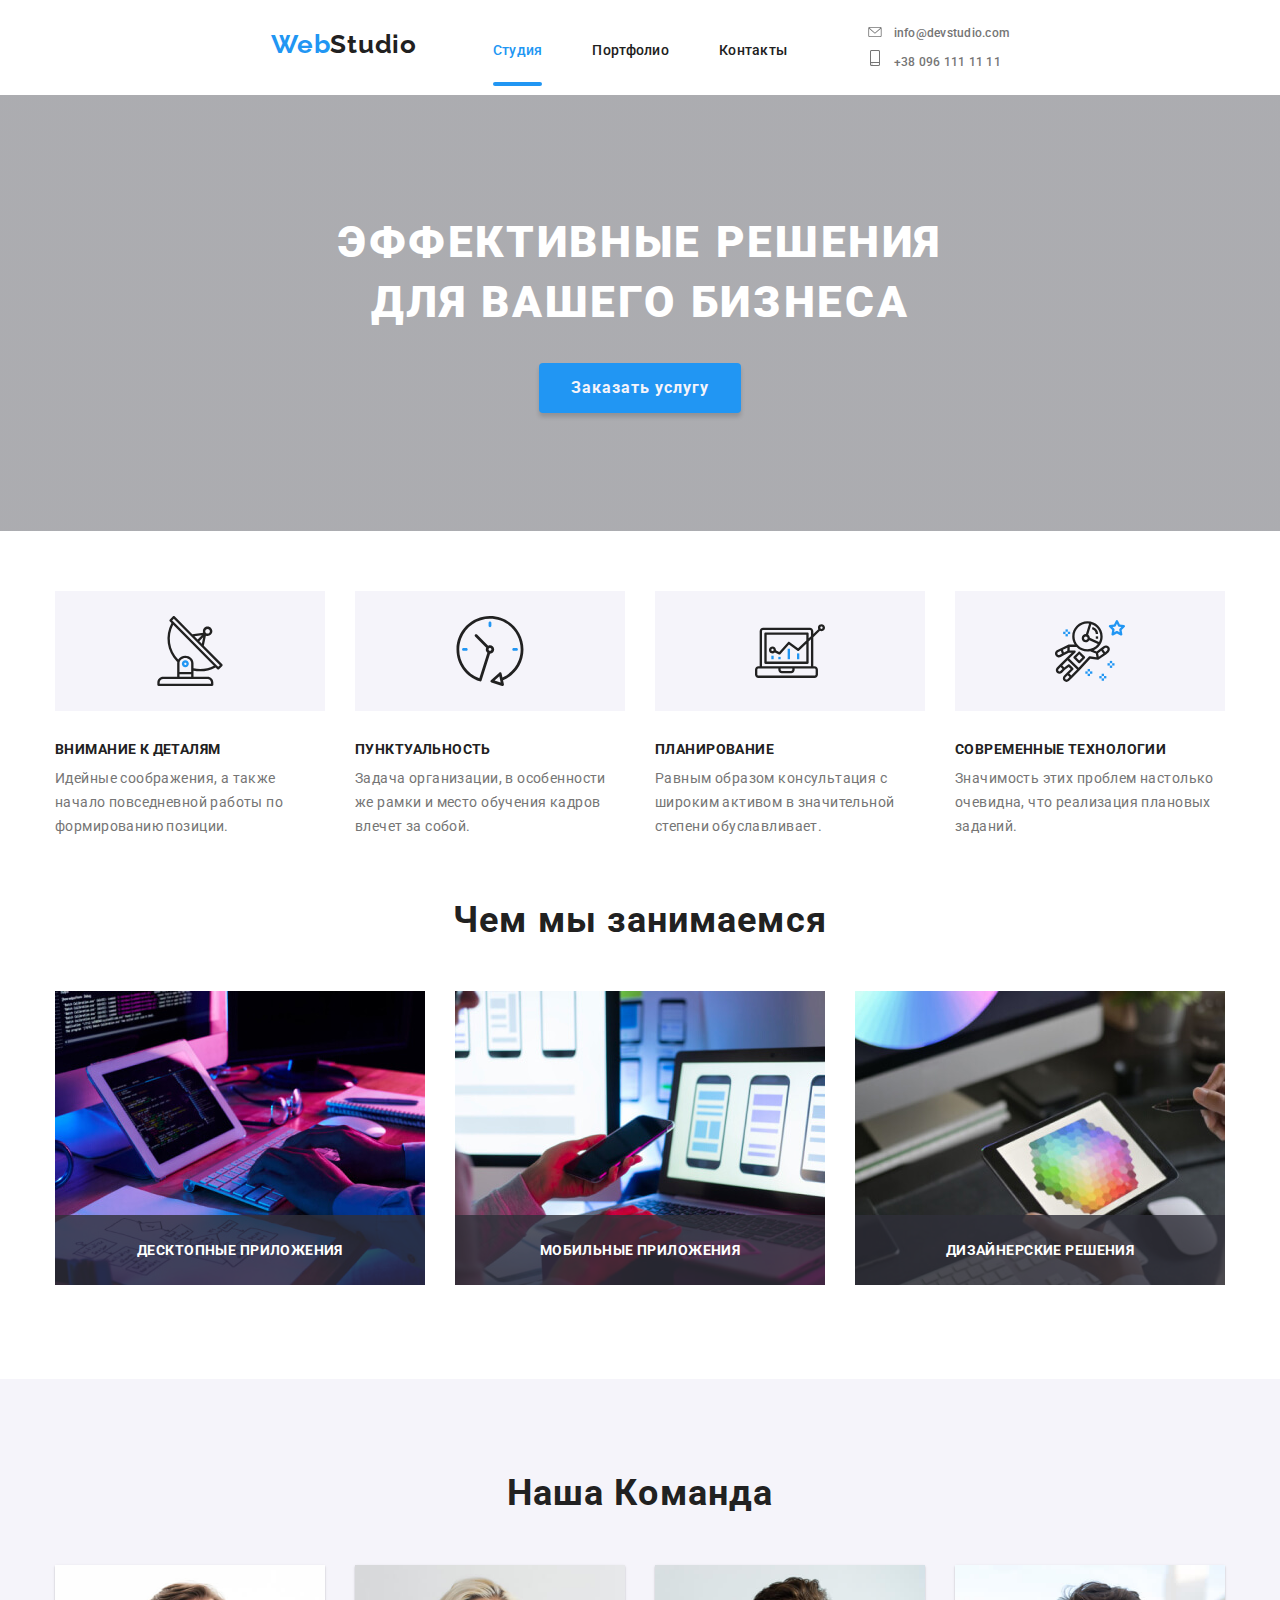
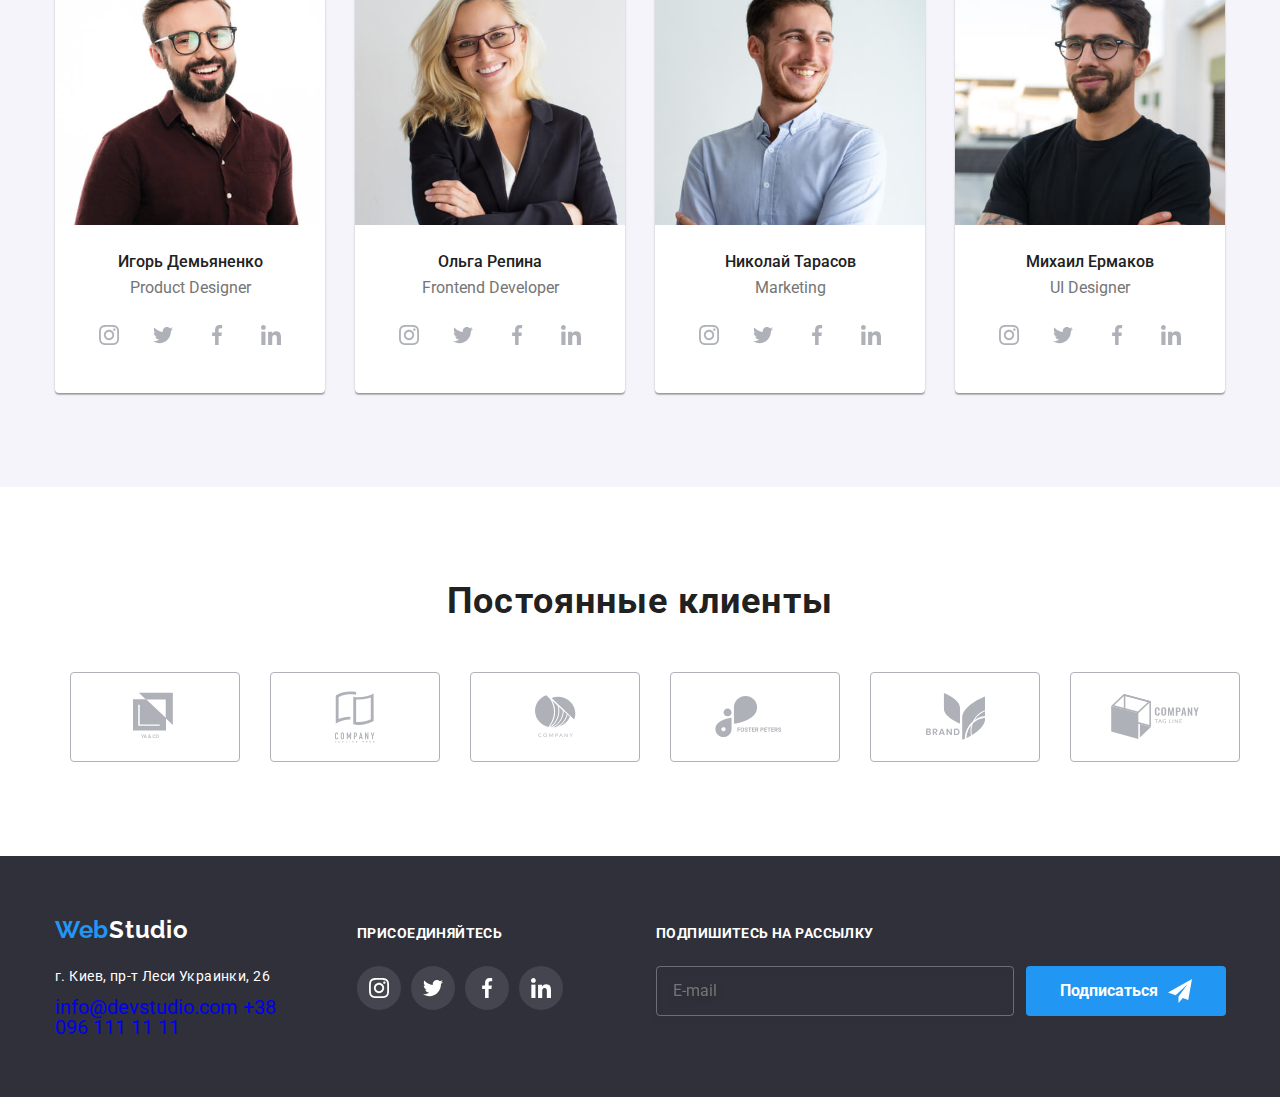
==== commit 8f82bb66: "tablet header" ====
--- a/index.html
+++ b/index.html
@@ -32,12 +32,7 @@
     <!-- Header -->
     <header class="header">
       <div class="container">
-        
-          
-
-          
-            <nav class="nav">
-              <a href="./index.html" class="logo">
+          <a href="./index.html" class="logo">
             <span class="logo-accent">Web</span>Studio</a
           >
              <div class="menu-burger">
@@ -56,6 +51,7 @@
           </button>
           </div>
             <div class="menu-container" id="menu-container" data-menu>
+              <nav class="nav">
               <ul class="site-nav">
             <li class="site-list-item">
               <a href="./index.html" class="site-nav-link current">Студия</a>
@@ -69,12 +65,13 @@
               <a href="" class="site-nav-link">Контакты</a>
             </li>
           </ul>
+          </nav>
           
           <address class="address">
           <ul class="address-list">
             <li class="adress-item">
                 <a href="mailto:info@devstudio.com" class="address-list">
-                <svg class="adress-icon" width="16" height="12">
+                <svg class="adress-icon" width="16" height="10">
                 <use href="./image/sprite.svg#envelope"></use>
                 </svg>
             info@devstudio.com</a>
@@ -87,7 +84,7 @@
             +38 096 111 11 11</a>
             </li>
           </ul>
-          </nav>
+
           </div>
           
         </address>
--- a/css/main.min.css
+++ b/css/main.min.css
@@ -1,2 +1,2 @@
-.visually-hidden{position:absolute !important;clip:rect(1px 1px 1px 1px);clip:rect(1px, 1px, 1px, 1px);padding:0 !important;border:0 !important;height:1px !important;width:1px !important;overflow:hidden}body{font-family:Roboto;font-size:20px;background-color:#FFFF;color:#212121}*,*::before,*::after,::before{-webkit-box-sizing:border-box;box-sizing:border-box}html,body,div,span,applet,object,iframe,h1,h2,h3,h4,h5,h6,p,blockquote,pre,a,abbr,acronym,address,big,cite,code,del,dfn,em,img,ins,kbd,q,s,samp,small,strike,strong,sub,sup,tt,var,b,u,i,center,dl,dt,dd,ol,ul,li,fieldset,form,label,legend,table,caption,tbody,tfoot,thead,tr,th,td,article,aside,canvas,details,embed,figure,figcaption,footer,header,hgroup,menu,nav,output,ruby,section,summary,time,mark,audio,video{margin:0;padding:0;border:0;font-size:100%;font:inherit;vertical-align:baseline}article,aside,details,figcaption,figure,footer,header,hgroup,menu,nav,section{display:block}body{line-height:1}ol,ul{list-style:none}blockquote,q{quotes:none}blockquote:before,blockquote:after,q:before,q:after{content:'';content:none}table{border-collapse:collapse;border-spacing:0}/*! normalize.css v8.0.1 | MIT License | github.com/necolas/normalize.css */html{line-height:1.15;-webkit-text-size-adjust:100%;-webkit-box-sizing:border-box;box-sizing:border-box}body{margin:0}main{display:block}h1{font-size:2em;margin:0.67em 0}hr{-webkit-box-sizing:content-box;box-sizing:content-box;height:0;overflow:visible}pre{font-family:monospace, monospace;font-size:1em}a{background-color:transparent}abbr[title]{border-bottom:none;text-decoration:underline;-webkit-text-decoration:underline dotted;text-decoration:underline dotted}b,strong{font-weight:bolder}code,kbd,samp{font-family:monospace, monospace;font-size:1em}small{font-size:80%}sub,sup{font-size:75%;line-height:0;position:relative;vertical-align:baseline}sub{bottom:-0.25em}sup{top:-0.5em}img{border-style:none}button,input,optgroup,select,textarea{font-family:inherit;font-size:100%;line-height:1.15;margin:0}button,input{overflow:visible}button,select{text-transform:none}button,[type="button"],[type="reset"],[type="submit"]{-webkit-appearance:button}button::-moz-focus-inner,[type="button"]::-moz-focus-inner,[type="reset"]::-moz-focus-inner,[type="submit"]::-moz-focus-inner{border-style:none;padding:0}button:-moz-focusring,[type="button"]:-moz-focusring,[type="reset"]:-moz-focusring,[type="submit"]:-moz-focusring{outline:1px dotted ButtonText}fieldset{padding:0.35em 0.75em 0.625em}legend{-webkit-box-sizing:border-box;box-sizing:border-box;color:inherit;display:table;max-width:100%;padding:0;white-space:normal}progress{vertical-align:baseline}textarea{overflow:auto}[type="checkbox"],[type="radio"]{-webkit-box-sizing:border-box;box-sizing:border-box;padding:0}[type="number"]::-webkit-inner-spin-button,[type="number"]::-webkit-outer-spin-button{height:auto}[type="search"]{-webkit-appearance:textfield;outline-offset:-2px}[type="search"]::-webkit-search-decoration{-webkit-appearance:none}::-webkit-file-upload-button{-webkit-appearance:button;font:inherit}details{display:block}summary{display:list-item}template{display:none}[hidden]{display:none}.body{font-family:Roboto;font-size:20px;background-color:#FFFF;color:#212121}a{text-decoration:none}ul{list-style:none;padding:0;margin:0}img{display:block;max-width:100%}.container{width:100%;padding:0 15px}@media screen and (min-width: 480px){.container{margin:0 auto}}@media screen and (min-width: 768px){.container{max-width:768px}}@media screen and (min-width: 1200px){.container{max-width:1200px}}.button-nav{display:-webkit-box;display:-ms-flexbox;display:flex;-webkit-box-pack:center;-ms-flex-pack:center;justify-content:center}.btn-title{margin-right:-8px}.container.btn-title:last-child{margin-right:0}.btn-primary{color:#F5F4FA;background-color:#2196F3;-webkit-box-shadow:0px 4px 4px rgba(0,0,0,0.15);box-shadow:0px 4px 4px rgba(0,0,0,0.15);font-style:normal;text-align:center;font-size:16px;font-weight:700;letter-spacing:0.06em;line-height:1.875;display:inline-block;height:50px;padding:10px 32px;border-radius:4px;border:inherit}.button-porfolio{color:#212121;display:inline-block;font-style:normal;font-weight:500;font-size:16px;text-align:center;line-height:1.6;border:inherit;border-radius:4px;padding:6px 22px;margin:8px;border:1px solid transparent;cursor:pointer}.container-porfolio-btn{margin-left:-8px;margin-right:-8px;margin-top:0px;margin-bottom:34px}.button-porfolio:hover,.button-porfolio:focus{background-color:#2196F3;color:#F5F4FA;-webkit-box-shadow:0px 3px 1px rgba(0,0,0,0.1),0px 1px 2px rgba(0,0,0,0.08),0px 2px 2px rgba(0,0,0,0.12);box-shadow:0px 3px 1px rgba(0,0,0,0.1),0px 1px 2px rgba(0,0,0,0.08),0px 2px 2px rgba(0,0,0,0.12);-webkit-transition:background-color 250ms cubic-bezier(0.4, 0, 0.2, 1),color 250ms cubic-bezier(0.4, 0, 0.2, 1),-webkit-box-shadow 250ms cubic-bezier(0.4, 0, 0.2, 1);transition:background-color 250ms cubic-bezier(0.4, 0, 0.2, 1),color 250ms cubic-bezier(0.4, 0, 0.2, 1),-webkit-box-shadow 250ms cubic-bezier(0.4, 0, 0.2, 1);transition:background-color 250ms cubic-bezier(0.4, 0, 0.2, 1),color 250ms cubic-bezier(0.4, 0, 0.2, 1),box-shadow 250ms cubic-bezier(0.4, 0, 0.2, 1);transition:background-color 250ms cubic-bezier(0.4, 0, 0.2, 1),color 250ms cubic-bezier(0.4, 0, 0.2, 1),box-shadow 250ms cubic-bezier(0.4, 0, 0.2, 1),-webkit-box-shadow 250ms cubic-bezier(0.4, 0, 0.2, 1)}.btn-close{position:absolute;top:8px;right:8px;width:30px;height:30px;display:-webkit-box;display:-ms-flexbox;display:flex;-webkit-box-pack:center;-ms-flex-pack:center;justify-content:center;-webkit-box-align:center;-ms-flex-align:center;align-items:center;border-radius:50%;background-color:#FFFF;border:1px solid rgba(0,0,0,0.1);cursor:pointer;outline:none}.btn-close-icon{fill:#000000}.btn-close:hover .btn-close-icon,.btn-close:focus .btn-close-icon{fill:#2196F3;-webkit-transition:fill cubic-bezier(0.4, 0, 0.2, 1) 250ms;transition:fill cubic-bezier(0.4, 0, 0.2, 1) 250ms}.btn-submit{width:200px;height:50px;margin:0;color:#FFFF;background:#2196F3;outline:none;border-radius:4px;border:inherit;font-family:Roboto;font-style:normal;font-weight:bold;font-size:16px;line-height:30px;margin-left:auto;margin-right:auto;cursor:pointer}.btn-submit:hover,.btn-submit:focus{-webkit-box-shadow:0px 4px 4px rgba(0,0,0,0.15);box-shadow:0px 4px 4px rgba(0,0,0,0.15);-webkit-transition:-webkit-box-shadow 250ms cubic-bezier(0.4, 0, 0.2, 1);transition:-webkit-box-shadow 250ms cubic-bezier(0.4, 0, 0.2, 1);transition:box-shadow 250ms cubic-bezier(0.4, 0, 0.2, 1);transition:box-shadow 250ms cubic-bezier(0.4, 0, 0.2, 1), -webkit-box-shadow 250ms cubic-bezier(0.4, 0, 0.2, 1)}.logo{color:#212121;font-family:Raleway;font-size:26px;font-weight:700;font-style:normal;line-height:.838;letter-spacing:0.03em;padding-bottom:32px}.logo-accent{color:#2196F3}.container.footer .logo{color:#FFFF}.icon-antenna::before{background-image:url(../image/aside/antenna1.svg);background-size:70px}.icon-clock::before{background-image:url(../image/aside/clock1.svg);background-size:70px}.icon-diagram::before{background-image:url(../image/aside/diagram1.svg);background-size:70px}.icon-astronaut::before{background-image:url(../image/aside/astronaut1.svg);background-size:70px}.comands-link-item{width:44px;height:44px;display:-webkit-box;display:-ms-flexbox;display:flex;border-radius:50%;border:1px solid #ffff;-webkit-box-pack:center;-ms-flex-pack:center;justify-content:center;-webkit-box-align:center;-ms-flex-align:center;align-items:center}.items-link:not(:last-child){margin-right:10px}.comands-link-item:focus{background-color:#2196F3;-webkit-transition:background-color cubic-bezier(0.4, 0, 0.2, 1) 250ms;transition:background-color cubic-bezier(0.4, 0, 0.2, 1) 250ms}.comands-link-item:hover{background-color:#2196F3;-webkit-transition:background-color cubic-bezier(0.4, 0, 0.2, 1) 250ms;transition:background-color cubic-bezier(0.4, 0, 0.2, 1) 250ms}.comands-link-item:focus .command-social-icon,.comands-link-item:hover .command-social-icon{fill:#FFFF;-webkit-transition:fill cubic-bezier(0.4, 0, 0.2, 1) 250ms;transition:fill cubic-bezier(0.4, 0, 0.2, 1) 250ms}.command-social-icon{fill:#AFB1B8}.backdrop{position:fixed;top:0;left:0;width:100%;height:100%;z-index:100;background-color:rgba(0,0,0,0.5);opacity:1;-webkit-transition:opacity 250ms cubic-bezier(0.4, 0, 0.2, 1);transition:opacity 250ms cubic-bezier(0.4, 0, 0.2, 1)}.backdrop.is-hidden{opacity:0;pointer-events:none;-webkit-transition:opacity 250ms cubic-bezier(0.4, 0, 0.2, 1);transition:opacity 250ms cubic-bezier(0.4, 0, 0.2, 1)}.modal{position:absolute;top:50%;left:50%;-webkit-transform:translate(-50%, -50%);transform:translate(-50%, -50%);min-height:300px;min-width:300px;background-color:#fff;padding:40px}.form{display:-webkit-box;display:-ms-flexbox;display:flex;-webkit-box-orient:vertical;-webkit-box-direction:normal;-ms-flex-direction:column;flex-direction:column}.field-label{display:-webkit-box;display:-ms-flexbox;display:flex;margin-left:0px;margin-right:auto;margin-bottom:4px;font-family:Roboto;font-style:normal;font-weight:normal;font-size:12px;line-height:14px;letter-spacing:0.01em;color:#757575}.field-input{border:1px solid rgba(33,33,33,0.2);border-radius:4px;padding-left:42px;-webkit-box-sizing:border-box;box-sizing:border-box;font-size:14px;width:100%;height:40px}.form-field:not(:last-child){margin-bottom:10px}.wrapper-form-filed{position:relative;display:block}.form-icon{position:absolute;top:50%;left:12px;-webkit-transform:translateY(-50%);transform:translateY(-50%);display:block}.field-input:focus+.form-icon{fill:#2196F3;-webkit-transition:color cubic-bezier(0.4, 0, 0.2, 1) 250ms;transition:color cubic-bezier(0.4, 0, 0.2, 1) 250ms}.modal-form-message{padding:12px 16px;width:100%;height:120px;border:1px solid rgba(33,33,33,0.2);border-radius:4px;font-size:14px;resize:none;outline:none}.modal-form-message::-webkit-input-placeholder{color:rgba(117,117,117,0.5);font-family:Roboto;font-style:normal;font-weight:normal;font-size:12px;line-height:14px;letter-spacing:0.01em;font-family:Roboto;font-style:normal;font-weight:normal;font-size:14px;line-height:16px;letter-spacing:0.01em}.modal-form-message:-ms-input-placeholder{color:rgba(117,117,117,0.5);font-family:Roboto;font-style:normal;font-weight:normal;font-size:12px;line-height:14px;letter-spacing:0.01em;font-family:Roboto;font-style:normal;font-weight:normal;font-size:14px;line-height:16px;letter-spacing:0.01em}.modal-form-message::-ms-input-placeholder{color:rgba(117,117,117,0.5);font-family:Roboto;font-style:normal;font-weight:normal;font-size:12px;line-height:14px;letter-spacing:0.01em;font-family:Roboto;font-style:normal;font-weight:normal;font-size:14px;line-height:16px;letter-spacing:0.01em}.modal-form-message::placeholder{color:rgba(117,117,117,0.5);font-family:Roboto;font-style:normal;font-weight:normal;font-size:12px;line-height:14px;letter-spacing:0.01em;font-family:Roboto;font-style:normal;font-weight:normal;font-size:14px;line-height:16px;letter-spacing:0.01em}.field-input:focus{outline:none;border:1px solid #2196F3;-webkit-transition:border cubic-bezier(0.4, 0, 0.2, 1) 250ms;transition:border cubic-bezier(0.4, 0, 0.2, 1) 250ms}.modal-form-message:focus{outline:none;border:1px solid #2196F3;-webkit-transition:border cubic-bezier(0.4, 0, 0.2, 1) 250ms;transition:border cubic-bezier(0.4, 0, 0.2, 1) 250ms}.field-label-policy{font-family:Roboto;font-style:normal;font-weight:normal;font-size:14px;line-height:24px;letter-spacing:0.03em;color:#757575}.field-label-policy::before{content:" ";display:inline-block;width:16px;height:15px;border:1px solid #212121;border-radius:2px;margin-right:7px}.form-field-policy{margin-top:20px;margin-bottom:30px}.input-policy:checked+.field-label-policy::before{border:1px solid #2196F3;background-color:#2196F3;background-repeat:no-repeat;background-image:url("../image/cheked-icon.svg");-webkit-transition:#2196F3 cubic-bezier(0.4, 0, 0.2, 1) 250ms,background-image cubic-bezier(0.4, 0, 0.2, 1) 250ms;transition:#2196F3 cubic-bezier(0.4, 0, 0.2, 1) 250ms,background-image cubic-bezier(0.4, 0, 0.2, 1) 250ms}.contract{font-family:Roboto;font-style:normal;font-weight:normal;font-size:14px;line-height:24px;letter-spacing:0.03em;text-decoration:underline;color:#2196F3}.modal p{margin-top:0;margin-bottom:12px;font-family:Roboto;font-style:normal;font-weight:bold;font-size:20px;line-height:23px;text-align:center;letter-spacing:0.03em}.form-field.box{margin-top:20px;margin-bottom:30px}.field-label.policy{font-family:Roboto;font-style:normal;font-weight:normal;font-size:14px;line-height:24px;letter-spacing:0.03em}.btn-submit{width:200px;height:50px;margin:0;color:#FFFF;background:#2196F3;outline:none;border-radius:4px;border:inherit;font-family:Roboto;font-style:normal;font-weight:bold;font-size:16px;line-height:30px;margin-left:auto;margin-right:auto;cursor:pointer}.btn-submit:hover,.btn-submit:focus{-webkit-box-shadow:0px 4px 4px rgba(0,0,0,0.15);box-shadow:0px 4px 4px rgba(0,0,0,0.15);-webkit-transition:-webkit-box-shadow 250ms cubic-bezier(0.4, 0, 0.2, 1);transition:-webkit-box-shadow 250ms cubic-bezier(0.4, 0, 0.2, 1);transition:box-shadow 250ms cubic-bezier(0.4, 0, 0.2, 1);transition:box-shadow 250ms cubic-bezier(0.4, 0, 0.2, 1), -webkit-box-shadow 250ms cubic-bezier(0.4, 0, 0.2, 1)}.header{width:100%;margin-left:auto;margin-right:auto}@media screen and (min-width: 480px) and (max-width: 767px){.header{max-width:480px;position:relative;padding-top:6px;padding-bottom:6px;margin-left:auto;margin-right:auto}.header .logo{display:-webkit-inline-box;display:-ms-inline-flexbox;display:inline-flex;margin-right:auto;margin-left:0;padding:0}.menu-burger{max-width:480px;display:-webkit-inline-box;display:-ms-inline-flexbox;display:inline-flex;padding:0;margin-right:0;margin-bottom:0}.header .nav{max-width:480px;display:-webkit-box;display:-ms-flexbox;display:flex;-webkit-box-align:center;-ms-flex-align:center;align-items:center;-webkit-box-pack:center;-ms-flex-pack:center;justify-content:center;min-height:60px}.menu-button{display:-webkit-inline-box;display:-ms-inline-flexbox;display:inline-flex;margin:0;padding:0;border:none;outline:none;background-color:transparent}.menu-button:hover .icon-cross,.menu-button:focus .icon-cross,.menu-button:hover .icon-burger,.menu-button:focus .icon-burger{fill:#2196F3;-webkit-transition:fill 250ms cubic-bezier(0.4, 0, 0.2, 1);transition:fill 250ms cubic-bezier(0.4, 0, 0.2, 1)}.menu-button .icon-cross{display:none}.menu-button.is-open .icon-cross{display:block}.menu-button.is-open .icon-burger{display:none}.menu-container{max-width:480px;display:none;position:absolute;top:100%;left:0;width:100%;padding-top:60px;padding-bottom:60px;text-align:center;background-color:#FFFF;-webkit-box-shadow:0px 4px 8px rgba(0,0,0,0.04),0px 2px 4px rgba(0,0,0,0.08),0px 1px 3px rgba(0,0,0,0.16);box-shadow:0px 4px 8px rgba(0,0,0,0.04),0px 2px 4px rgba(0,0,0,0.08),0px 1px 3px rgba(0,0,0,0.16);-webkit-transition:all 250ms cubic-bezier(0.4, 0, 0.2, 1);transition:all 250ms cubic-bezier(0.4, 0, 0.2, 1)}.menu-container.is-open{display:block}.site-nav{margin-bottom:60px}.site-list-item:not(:last-child){margin-bottom:40px}.site-nav-link{position:relative;color:#212121;font-family:Roboto;font-style:normal;font-weight:500;font-size:18px;line-height:1.166;letter-spacing:0.02em}.site-nav-link.current{padding-bottom:12px;color:#2196F3}.site-nav-link.current::after{content:'';display:block;position:absolute;left:0;bottom:0;width:100%;height:4px;border-radius:2px;background-color:#2196F3}.address-list,.address-list{font-family:Roboto;font-style:normal;font-weight:500;font-size:18px;line-height:1.166;letter-spacing:0.02em;color:#757575}.address-list:focus,.address-list:hover,.address-list:focus,.address-list:hover{color:#2196F3;-webkit-transition:color 250ms cubic-bezier(0.4, 0, 0.2, 1);transition:color 250ms cubic-bezier(0.4, 0, 0.2, 1)}.adress-item:not(:last-child){margin-bottom:16px}.adress-icon{margin-right:10px;fill:#757575}.address-list:hover .adress-icon,.address-list:focus .adress-icon,.address-list:hover .adress-icon,.address-list:focus .adress-icon{fill:#2196F3;-webkit-transition:fill 250ms cubic-bezier(0.4, 0, 0.2, 1);transition:fill 250ms cubic-bezier(0.4, 0, 0.2, 1)}}@media screen and (min-width: 768px){.header{max-width:7680px;position:relative;padding-top:26px;padding-bottom:26px;margin-left:auto;margin-right:auto}.menu-button{display:none}}.hero{text-align:center;padding-top:118px;padding-bottom:118px;background-image:-webkit-gradient(linear, left top, right top, from(rgba(47,48,58,0.4)), to(rgba(47,48,58,0.4))),url(../image/hero-img/header-mobile.jpg);background-image:linear-gradient(to right, rgba(47,48,58,0.4), rgba(47,48,58,0.4)),url(../image/hero-img/header-mobile.jpg);background-repeat:no-repeat;background-size:cover}@media screen and (min-width: 768px){.hero{background-image:-webkit-gradient(linear, left top, right top, from(rgba(47,48,58,0.4)), to(rgba(47,48,58,0.4))),url(../image/hero-img/header-tablet.jpg);background-image:linear-gradient(to right, rgba(47,48,58,0.4), rgba(47,48,58,0.4)),url(../image/hero-img/header-tablet.jpg)}}@media screen and (min-width: 1200px){.hero{background-image:-webkit-gradient(linear, left top, right top, from(rgba(47,48,58,0.4)), to(rgba(47,48,58,0.4))),url(../image/hero-img/header-desktop.jpg);background-image:linear-gradient(to right, rgba(47,48,58,0.4), rgba(47,48,58,0.4)),url(../image/hero-img/header-desktop.jpg)}}@media screen and (min-device-pixel-ratio: 2) and (min-width: 320px), screen and (-webkit-min-device-pixel-ratio: 2) and (min-width: 320px), screen and (min-resolution: 192dpi) and (min-width: 320px), screen and (min-resolution: 2dppx) and (min-width: 320px){.hero{background-image:-webkit-gradient(linear, left top, right top, from(rgba(47,48,58,0.4)), to(rgba(47,48,58,0.4))),url(../image/hero-img/header-mobile@2x.jpg);background-image:linear-gradient(to right, rgba(47,48,58,0.4), rgba(47,48,58,0.4)),url(../image/hero-img/header-mobile@2x.jpg)}}@media screen and (min-device-pixel-ratio: 2) and (min-width: 768px), screen and (-webkit-min-device-pixel-ratio: 2) and (min-width: 768px), screen and (min-resolution: 192dpi) and (min-width: 768px), screen and (min-resolution: 2dppx) and (min-width: 768px){.hero{background-image:-webkit-gradient(linear, left top, right top, from(rgba(47,48,58,0.4)), to(rgba(47,48,58,0.4))),url(../image/hero-img/header-tablet@2x.jpg);background-image:linear-gradient(to right, rgba(47,48,58,0.4), rgba(47,48,58,0.4)),url(../image/hero-img/header-tablet@2x.jpg)}}@media screen and (min-device-pixel-ratio: 2) and (min-width: 1200px), screen and (-webkit-min-device-pixel-ratio: 2) and (min-width: 1200px), screen and (min-resolution: 192dpi) and (min-width: 1200px), screen and (min-resolution: 2dppx) and (min-width: 1200px){.hero{background-image:-webkit-gradient(linear, left top, right top, from(rgba(47,48,58,0.4)), to(rgba(47,48,58,0.4))),url(../image/hero-img/header-desktop@2x.jpg);background-image:linear-gradient(to right, rgba(47,48,58,0.4), rgba(47,48,58,0.4)),url(../image/hero-img/header-desktop@2x.jpg)}}.section-title-hero{margin-top:0;margin-bottom:30px;font-family:Roboto;font-style:normal;font-weight:900;font-size:26px;line-height:1.615;text-align:center;letter-spacing:0.06em;text-transform:uppercase;color:#FFFF}@media screen and (min-width: 1200px){.section-title-hero{font-size:44px;line-height:1.363}}.aside{padding:60px 0}.aside__list{width:100%}.section-aside-list:not(:last-child){margin-bottom:30px}.section-aside-subtitle{font-family:Roboto;font-style:normal;font-weight:700;font-size:14px;line-height:1.142;text-align:center;letter-spacing:0.03em;text-transform:uppercase;color:#212121;margin-bottom:10px}.section-aside-subtitle-text{font-size:14px;font-weight:400;font-style:normal;color:#757575;line-height:1.714;margin-top:0px;letter-spacing:0.03em}.section-aside-list::before{content:"";display:block;height:120px;width:100%;background-repeat:no-repeat;background-color:#F5F4FA;background-position:center;margin-bottom:30px}@media screen and (min-width: 768px) and (max-width: 1199px){.aside__list :nth-child(2n){margin-right:0}.aside__list{max-width:768px;display:-webkit-box;display:-ms-flexbox;display:flex;-ms-flex-wrap:wrap;flex-wrap:wrap;-webkit-box-pack:center;-ms-flex-pack:center;justify-content:center;margin-right:-30px}.section-aside-list{max-width:354px;margin-right:30px;-ms-flex-preferred-size:calc((100% / 2* 30px)/2);flex-basis:calc((100% / 2* 30px)/2)}.section-aside-subtitle{text-align:left}}@media screen and (min-width: 1200px){.aside__list{max-width:1600px;padding:0;margin:0;margin-left:auto;margin-right:auto;display:-webkit-box;display:-ms-flexbox;display:flex;-webkit-box-pack:justify;-ms-flex-pack:justify;justify-content:space-between}.section-aside-list{width:270px}.section-aside-list:not(:last-child){margin-right:30px;margin-bottom:0}.section-aside-subtitle{text-align:left}}@media screen and (min-width: 480px){.command{max-width:480px;margin-left:auto;margin-right:auto;padding-top:60px;padding-bottom:60px;background-color:#F5F4FA}.comand__section-title{font-family:Roboto;font-style:normal;font-weight:bold;font-size:28px;line-height:1.178;text-align:center;letter-spacing:0.03em;margin-top:0;margin-bottom:30px;color:#212121}.command__title{max-width:480px;margin:0}.command__title--list{max-width:450px;height:622px;background-color:#FFFF;-webkit-box-shadow:0px 1px 3px rgba(0,0,0,0.12),0px 1px 1px rgba(0,0,0,0.14),0px 2px 1px rgba(0,0,0,0.2);box-shadow:0px 1px 3px rgba(0,0,0,0.12),0px 1px 1px rgba(0,0,0,0.14),0px 2px 1px rgba(0,0,0,0.2);border-radius:0px 0px 4px 4px}.command__title--list:not(:last-child){margin-bottom:30px}.section-command-img{max-width:450px;height:460px}.section-command-worker{padding-top:30px;margin-bottom:0;font-size:16px;font-weight:500;font-style:normal;color:#212121;line-height:.842;margin-top:0px;margin-bottom:10px;text-align:center}.section-command-specialty{margin-top:10px;margin-bottom:0px;font-size:16px;font-weight:400;font-style:normal;color:#757575;line-height:1.187;margin-top:0px;margin-bottom:16px;text-align:center}.command-list-link{display:-webkit-box;display:-ms-flexbox;display:flex;margin:0%;padding-top:0px;padding-bottom:30px;padding-left:32px;padding-right:32px;-webkit-box-pack:center;-ms-flex-pack:center;justify-content:center;-webkit-box-align:center;-ms-flex-align:center;align-items:center}}@media screen and (min-width: 768px) and (max-width: 1199px){.command{min-width:768px}.command__title--list:nth-child(2n){margin-right:0}.command__title{max-width:768px;display:-webkit-box;display:-ms-flexbox;display:flex;-ms-flex-wrap:wrap;flex-wrap:wrap;-webkit-box-pack:center;-ms-flex-pack:center;justify-content:center}.command__title--list{min-width:354px;height:536px;margin-right:30px}.section-command-img{max-width:354px;height:374px}}@media screen and (min-width: 1200px){.command{max-width:1600px;padding-top:94px;padding-bottom:94px;background-size:100%}.command__title{display:-webkit-box;display:-ms-flexbox;display:flex}.comand__section-title{font-size:36px;line-height:1.166;margin-bottom:50px}.command__title--list{max-width:270px;height:428px}.command__title--list:not(:last-child){margin-right:30px;margin-bottom:0}.section-command-img{width:270px;height:260px}}@media screen and (max-width: 1199px){.receprion{display:none}}.section.receprion{max-width:1600px;padding-top:0px;padding-bottom:94px;margin:0 auto}.receprion__section-title{font-family:Roboto;font-style:normal;font-weight:bold;font-size:36px;line-height:42px;text-align:center;letter-spacing:0.03em;margin-top:0;margin-bottom:50px;color:#212121}.receprion__list{display:-webkit-box;display:-ms-flexbox;display:flex;-webkit-box-pack:center;-ms-flex-pack:center;justify-content:center}.receprion__list--item{display:-webkit-box;display:-ms-flexbox;display:flex;margin:0}.receprion__list--item:not(:last-child){margin-right:30px}.aside-img-thumb{position:relative;display:-webkit-box;display:-ms-flexbox;display:flex;-webkit-box-pack:center;-ms-flex-pack:center;justify-content:center;-webkit-box-align:center;-ms-flex-align:center;align-items:center}.aside-img-text-thumb{position:absolute;width:100%;height:70px;padding-top:27px;bottom:0;left:0;background-color:rgba(47,48,58,0.8);cursor:pointer}.aside-img-text{margin:0;font-family:Roboto;font-style:normal;font-weight:bold;font-size:14px;line-height:16px;text-align:center;letter-spacing:0.03em;text-transform:uppercase;color:#FFFF}@media screen and (min-width: 480px){.clients{max-width:480px;margin-top:60px;margin-left:auto;margin-right:auto;margin-bottom:60px}.clients__title{font-family:Roboto;font-style:normal;font-weight:bold;font-size:28px;line-height:1.178;text-align:center;letter-spacing:0.03em;margin-bottom:30px}.clients-list{max-width:480px;display:-webkit-box;display:-ms-flexbox;display:flex;-ms-flex-wrap:wrap;flex-wrap:wrap;-webkit-box-pack:center;-ms-flex-pack:center;justify-content:center;margin:0}.clients-item{display:-webkit-box;display:-ms-flexbox;display:flex;-webkit-box-pack:center;-ms-flex-pack:center;justify-content:center;width:210px;height:90px;margin-bottom:30px}.clients-item:not(:last-child){margin-right:30px}.clients-link{width:100%;height:100%;display:-webkit-box;display:-ms-flexbox;display:flex;-webkit-box-pack:center;-ms-flex-pack:center;justify-content:center;-webkit-box-align:center;-ms-flex-align:center;align-items:center;border:1px solid;border-radius:4px;border-color:#AFB1B8}.clients-link:focus .clients-icon{fill:#2196F3;border-color:#2196F3;-webkit-transition:fill cubic-bezier(0.4, 0, 0.2, 1) 250ms,border-color cubic-bezier(0.4, 0, 0.2, 1) 250ms;transition:fill cubic-bezier(0.4, 0, 0.2, 1) 250ms,border-color cubic-bezier(0.4, 0, 0.2, 1) 250ms}.clients-link:hover .clients-icon{fill:#2196F3;border-color:#2196F3;-webkit-transition:fill cubic-bezier(0.4, 0, 0.2, 1) 250ms,border-color cubic-bezier(0.4, 0, 0.2, 1) 250ms;transition:fill cubic-bezier(0.4, 0, 0.2, 1) 250ms,border-color cubic-bezier(0.4, 0, 0.2, 1) 250ms}.clients-icon{fill:#afb1b8}}@media screen and (max-width: 767px){.clients-item:nth-last-child(-n+2){margin-bottom:0}.clients-item:nth-child(2n){margin-right:0}}@media screen and (min-width: 768px) and (max-width: 1199px){.clients{min-width:768px}.clients-list{max-width:768px}.clients-item{width:226px}.clients-item:nth-child(3n){margin-right:0}.clients-item:nth-last-child(-n+3){margin-bottom:0}}@media screen and (min-width: 1200px){.clients{max-width:1600px;padding-top:94px;padding-bottom:94px;margin-top:0;margin-bottom:0}.clients-list{min-width:1200px}.clients-item{width:170px;height:90px;margin-bottom:0}.clients-item:not(:last-child){margin-right:30px}.clients__title{font-size:36px;line-height:1.131;margin-bottom:50px}}@media screen and (min-width: 480px){.footer{max-width:480px;padding-top:60px;padding-bottom:60px;background-color:#2F303A;margin-left:auto;margin-right:auto}.footer .logo{display:block;text-align:center;margin-bottom:20px;font-size:24px;line-height:1.166;color:#FFFF}.container-footer-info{max-width:480px;display:block;text-align:center;margin-top:0px;margin-bottom:60px}.footer__addres{margin-bottom:8px}.footer__geo{font-family:Roboto;font-style:normal;font-weight:normal;font-size:14px;line-height:1.714;color:#FFFF;text-align:center;letter-spacing:0.03em}.footer__address-mail{display:block;font-family:Roboto;font-style:normal;font-weight:normal;font-size:14px;line-height:1.714;text-align:center;letter-spacing:0.03em;color:rgba(255,255,255,0.6);margin-bottom:8px}.footer__address-tel{display:block;font-family:Roboto;font-style:normal;font-weight:normal;font-size:14px;line-height:1.714;text-align:center;letter-spacing:0.03em;color:rgba(255,255,255,0.6)}.footer__subtitle,.subscription-title{text-align:center;color:#FFFF;padding-top:0;font-family:Roboto;font-style:normal;font-weight:bold;font-size:14px;line-height:1.714;text-align:center;letter-spacing:0.03em;text-transform:uppercase;margin-bottom:20px}.container-footer-social{max-width:480px;margin-bottom:60px}.footer__link{display:-webkit-box;display:-ms-flexbox;display:flex;-webkit-box-pack:center;-ms-flex-pack:center;justify-content:center;-webkit-box-align:center;-ms-flex-align:center;align-items:center}.social-link-title:not(:last-child){margin-right:10px}.footer__social-link{width:44px;height:44px;display:-webkit-box;display:-ms-flexbox;display:flex;border-radius:50%;background-color:rgba(255,255,255,0.1);-webkit-box-pack:center;-ms-flex-pack:center;justify-content:center;-webkit-box-align:center;-ms-flex-align:center;align-items:center}.footer__social-link:focus{background-color:#2196F3;-webkit-transition:background-color 250ms cubic-bezier(0.4, 0, 0.2, 1);transition:background-color 250ms cubic-bezier(0.4, 0, 0.2, 1)}.footer__social-link:hover{background-color:#2196F3;-webkit-transition:background-color 250ms cubic-bezier(0.4, 0, 0.2, 1);transition:background-color 250ms cubic-bezier(0.4, 0, 0.2, 1)}.social-icon{fill:#FFFF}.container-footer-form{max-width:480px}.footer-form{max-width:480px;margin-left:auto;margin-right:auto}.form-email{width:100%;height:50px;border:1px solid rgba(255,255,255,0.3);-webkit-box-sizing:border-box;box-sizing:border-box;-webkit-filter:drop-shadow(0px 4px 4px rgba(0,0,0,0.15));filter:drop-shadow(0px 4px 4px rgba(0,0,0,0.15));border-radius:4px;background-color:transparent;padding-top:15px;padding-bottom:15px;padding-left:16px;margin-bottom:20px;font-size:16px;line-height:20px;color:rgba(255,255,255,0.6);outline:none}.btn-subscription-link{display:-webkit-box;display:-ms-flexbox;display:flex;-ms-flex-pack:distribute;justify-content:space-around;margin-left:auto;margin-right:auto;width:200px;height:50px;background:#2196F3;border-radius:4px;border:inherit;font-family:Roboto;font-style:normal;font-weight:bold;font-size:16px;line-height:30px;color:#FFFF;-webkit-box-pack:center;-ms-flex-pack:center;justify-content:center;-webkit-box-align:center;-ms-flex-align:center;align-items:center}.subscription-title{margin-top:0;margin-bottom:20px;font-family:Roboto;font-style:normal;font-weight:bold;font-size:14px;line-height:1.875;letter-spacing:0.03em;text-transform:uppercase;color:#FFFF}.subscription-icon{fill:#FFFF;margin-left:10px}}@media screen and (min-width: 768px){.footer{max-width:768px;text-align:center;margin-right:auto;margin-left:auto}.container-footer-info{display:inline-block;margin-left:auto;margin-right:165px;margin-bottom:60px}.container-footer-social{display:inline-block;vertical-align:top}.container-footer-form{margin-left:auto;margin-right:auto}}@media screen and (min-width: 1200px){.footer{max-width:1600px;padding-top:60px;padding-bottom:60px}.footer .container{display:-webkit-box;display:-ms-flexbox;display:flex;-ms-flex-wrap:wrap;flex-wrap:wrap;-webkit-box-align:baseline;-ms-flex-align:baseline;align-items:baseline}.container-footer-info{display:block;width:232px;margin:0;margin-right:70px}.container-footer-info .logo{text-align:left;padding:0;margin-bottom:20px}.container-footer-info address,.container-footer-info .footer__address-mail,.container-footer-info .footer__address-tel{text-align:left}.container-footer-social{display:block;width:206px;margin-bottom:0;margin-right:93px}.container-footer-social .footer__subtitle{text-align:left}.container-footer-form{display:block;margin-right:auto;margin-left:0}.container-footer-form .footer-form{min-width:570px;margin:0}.container-footer-form .subscription-title{display:block;text-align:left}.container-footer-form .footer__form--thumb{display:-webkit-box;display:-ms-flexbox;display:flex}.container-footer-form .form-email{margin-bottom:0;margin-right:12px;width:358px}.container-footer-form .btn-subscription-link{display:-webkit-box;display:-ms-flexbox;display:flex;-webkit-box-pack:center;-ms-flex-pack:center;justify-content:center;-webkit-box-align:center;-ms-flex-align:center;align-items:center;max-width:200px}}.portfolio-heading{color:#212121;font-size:18px;font-weight:700;font-style:normal;line-height:36px;letter-spacing:0.06em;margin-top:0;margin-bottom:4px}.portfolio-text{color:#757575;font-size:16px;font-weight:400;font-style:normal;line-height:.5;letter-spacing:0.03em}.proect-items{display:-webkit-box;display:-ms-flexbox;display:flex;-ms-flex-wrap:wrap;flex-wrap:wrap;margin-top:-30px;margin-left:-30px;margin-bottom:0px;padding-top:30px}.proect-list{margin-top:30px;margin-left:30px;-ms-flex-preferred-size:calc(100% / 3 - 30px);flex-basis:calc(100% / 3 - 30px);border:1px solid #eee}.img-porfolio{margin-top:0px;margin-bottom:0px}.card-content{padding:20px 20px}.porfolio-link:hover{display:block;-webkit-box-shadow:1px 4px 6px 0px rgba(0,0,0,0.16),0px 4px 4px 0px rgba(0,0,0,0.06),0px 1px 1px 0px rgba(0,0,0,0.12);box-shadow:1px 4px 6px 0px rgba(0,0,0,0.16),0px 4px 4px 0px rgba(0,0,0,0.06),0px 1px 1px 0px rgba(0,0,0,0.12);-webkit-transition:-webkit-box-shadow cubic-bezier(0.4, 0, 0.2, 1) 250ms;transition:-webkit-box-shadow cubic-bezier(0.4, 0, 0.2, 1) 250ms;transition:box-shadow cubic-bezier(0.4, 0, 0.2, 1) 250ms;transition:box-shadow cubic-bezier(0.4, 0, 0.2, 1) 250ms, -webkit-box-shadow cubic-bezier(0.4, 0, 0.2, 1) 250ms}.porfolio-link:focus{display:block;-webkit-box-shadow:1px 4px 6px 0px rgba(0,0,0,0.16),0px 4px 4px 0px rgba(0,0,0,0.06),0px 1px 1px 0px rgba(0,0,0,0.12);box-shadow:1px 4px 6px 0px rgba(0,0,0,0.16),0px 4px 4px 0px rgba(0,0,0,0.06),0px 1px 1px 0px rgba(0,0,0,0.12);-webkit-transition:-webkit-box-shadow cubic-bezier(0.4, 0, 0.2, 1) 250ms;transition:-webkit-box-shadow cubic-bezier(0.4, 0, 0.2, 1) 250ms;transition:box-shadow cubic-bezier(0.4, 0, 0.2, 1) 250ms;transition:box-shadow cubic-bezier(0.4, 0, 0.2, 1) 250ms, -webkit-box-shadow cubic-bezier(0.4, 0, 0.2, 1) 250ms}.portfolio-thumb{position:relative;display:-webkit-box;display:-ms-flexbox;display:flex;-webkit-box-pack:center;-ms-flex-pack:center;justify-content:center;-webkit-box-align:center;-ms-flex-align:center;align-items:center;overflow:hidden}.product-actions{position:absolute;width:100%;height:100%;top:0;left:0;padding:64px 24px;background-color:rgba(33,150,243,0.9);color:#fff;-webkit-transform:translateY(100%);transform:translateY(100%);-webkit-transition:-webkit-transform cubic-bezier(0.4, 0, 0.2, 1) 250ms;transition:-webkit-transform cubic-bezier(0.4, 0, 0.2, 1) 250ms;transition:transform cubic-bezier(0.4, 0, 0.2, 1) 250ms;transition:transform cubic-bezier(0.4, 0, 0.2, 1) 250ms, -webkit-transform cubic-bezier(0.4, 0, 0.2, 1) 250ms}.porfolio-link:hover .product-actions{-webkit-transform:translateY(0);transform:translateY(0)}.porfolio-link:focus .product-actions{-webkit-transform:translateY(0);transform:translateY(0)}.product-text{margin:0;font-family:Roboto;font-style:normal;font-weight:normal;font-size:18px;line-height:28px;letter-spacing:0.03em}
+.visually-hidden{position:absolute !important;clip:rect(1px 1px 1px 1px);clip:rect(1px, 1px, 1px, 1px);padding:0 !important;border:0 !important;height:1px !important;width:1px !important;overflow:hidden}body{font-family:Roboto;font-size:20px;background-color:#FFFF;color:#212121}*,*::before,*::after,::before{-webkit-box-sizing:border-box;box-sizing:border-box}html,body,div,span,applet,object,iframe,h1,h2,h3,h4,h5,h6,p,blockquote,pre,a,abbr,acronym,address,big,cite,code,del,dfn,em,img,ins,kbd,q,s,samp,small,strike,strong,sub,sup,tt,var,b,u,i,center,dl,dt,dd,ol,ul,li,fieldset,form,label,legend,table,caption,tbody,tfoot,thead,tr,th,td,article,aside,canvas,details,embed,figure,figcaption,footer,header,hgroup,menu,nav,output,ruby,section,summary,time,mark,audio,video{margin:0;padding:0;border:0;font-size:100%;font:inherit;vertical-align:baseline}article,aside,details,figcaption,figure,footer,header,hgroup,menu,nav,section{display:block}body{line-height:1}ol,ul{list-style:none}blockquote,q{quotes:none}blockquote:before,blockquote:after,q:before,q:after{content:'';content:none}table{border-collapse:collapse;border-spacing:0}/*! normalize.css v8.0.1 | MIT License | github.com/necolas/normalize.css */html{line-height:1.15;-webkit-text-size-adjust:100%;-webkit-box-sizing:border-box;box-sizing:border-box}body{margin:0}main{display:block}h1{font-size:2em;margin:0.67em 0}hr{-webkit-box-sizing:content-box;box-sizing:content-box;height:0;overflow:visible}pre{font-family:monospace, monospace;font-size:1em}a{background-color:transparent}abbr[title]{border-bottom:none;text-decoration:underline;-webkit-text-decoration:underline dotted;text-decoration:underline dotted}b,strong{font-weight:bolder}code,kbd,samp{font-family:monospace, monospace;font-size:1em}small{font-size:80%}sub,sup{font-size:75%;line-height:0;position:relative;vertical-align:baseline}sub{bottom:-0.25em}sup{top:-0.5em}img{border-style:none}button,input,optgroup,select,textarea{font-family:inherit;font-size:100%;line-height:1.15;margin:0}button,input{overflow:visible}button,select{text-transform:none}button,[type="button"],[type="reset"],[type="submit"]{-webkit-appearance:button}button::-moz-focus-inner,[type="button"]::-moz-focus-inner,[type="reset"]::-moz-focus-inner,[type="submit"]::-moz-focus-inner{border-style:none;padding:0}button:-moz-focusring,[type="button"]:-moz-focusring,[type="reset"]:-moz-focusring,[type="submit"]:-moz-focusring{outline:1px dotted ButtonText}fieldset{padding:0.35em 0.75em 0.625em}legend{-webkit-box-sizing:border-box;box-sizing:border-box;color:inherit;display:table;max-width:100%;padding:0;white-space:normal}progress{vertical-align:baseline}textarea{overflow:auto}[type="checkbox"],[type="radio"]{-webkit-box-sizing:border-box;box-sizing:border-box;padding:0}[type="number"]::-webkit-inner-spin-button,[type="number"]::-webkit-outer-spin-button{height:auto}[type="search"]{-webkit-appearance:textfield;outline-offset:-2px}[type="search"]::-webkit-search-decoration{-webkit-appearance:none}::-webkit-file-upload-button{-webkit-appearance:button;font:inherit}details{display:block}summary{display:list-item}template{display:none}[hidden]{display:none}.body{font-family:Roboto;font-size:20px;background-color:#FFFF;color:#212121}a{text-decoration:none}ul{list-style:none;padding:0;margin:0}img{display:block;max-width:100%}.container{width:100%;padding:0 15px}@media screen and (min-width: 480px){.container{margin:0 auto}}@media screen and (min-width: 768px){.container{max-width:768px}}@media screen and (min-width: 1200px){.container{max-width:1200px}}.button-nav{display:-webkit-box;display:-ms-flexbox;display:flex;-webkit-box-pack:center;-ms-flex-pack:center;justify-content:center}.btn-title{margin-right:-8px}.container.btn-title:last-child{margin-right:0}.btn-primary{color:#F5F4FA;background-color:#2196F3;-webkit-box-shadow:0px 4px 4px rgba(0,0,0,0.15);box-shadow:0px 4px 4px rgba(0,0,0,0.15);font-style:normal;text-align:center;font-size:16px;font-weight:700;letter-spacing:0.06em;line-height:1.875;display:inline-block;height:50px;padding:10px 32px;border-radius:4px;border:inherit}.button-porfolio{color:#212121;display:inline-block;font-style:normal;font-weight:500;font-size:16px;text-align:center;line-height:1.6;border:inherit;border-radius:4px;padding:6px 22px;margin:8px;border:1px solid transparent;cursor:pointer}.container-porfolio-btn{margin-left:-8px;margin-right:-8px;margin-top:0px;margin-bottom:34px}.button-porfolio:hover,.button-porfolio:focus{background-color:#2196F3;color:#F5F4FA;-webkit-box-shadow:0px 3px 1px rgba(0,0,0,0.1),0px 1px 2px rgba(0,0,0,0.08),0px 2px 2px rgba(0,0,0,0.12);box-shadow:0px 3px 1px rgba(0,0,0,0.1),0px 1px 2px rgba(0,0,0,0.08),0px 2px 2px rgba(0,0,0,0.12);-webkit-transition:background-color 250ms cubic-bezier(0.4, 0, 0.2, 1),color 250ms cubic-bezier(0.4, 0, 0.2, 1),-webkit-box-shadow 250ms cubic-bezier(0.4, 0, 0.2, 1);transition:background-color 250ms cubic-bezier(0.4, 0, 0.2, 1),color 250ms cubic-bezier(0.4, 0, 0.2, 1),-webkit-box-shadow 250ms cubic-bezier(0.4, 0, 0.2, 1);transition:background-color 250ms cubic-bezier(0.4, 0, 0.2, 1),color 250ms cubic-bezier(0.4, 0, 0.2, 1),box-shadow 250ms cubic-bezier(0.4, 0, 0.2, 1);transition:background-color 250ms cubic-bezier(0.4, 0, 0.2, 1),color 250ms cubic-bezier(0.4, 0, 0.2, 1),box-shadow 250ms cubic-bezier(0.4, 0, 0.2, 1),-webkit-box-shadow 250ms cubic-bezier(0.4, 0, 0.2, 1)}.btn-close{position:absolute;top:8px;right:8px;width:30px;height:30px;display:-webkit-box;display:-ms-flexbox;display:flex;-webkit-box-pack:center;-ms-flex-pack:center;justify-content:center;-webkit-box-align:center;-ms-flex-align:center;align-items:center;border-radius:50%;background-color:#FFFF;border:1px solid rgba(0,0,0,0.1);cursor:pointer;outline:none}.btn-close-icon{fill:#000000}.btn-close:hover .btn-close-icon,.btn-close:focus .btn-close-icon{fill:#2196F3;-webkit-transition:fill cubic-bezier(0.4, 0, 0.2, 1) 250ms;transition:fill cubic-bezier(0.4, 0, 0.2, 1) 250ms}.btn-submit{width:200px;height:50px;margin:0;color:#FFFF;background:#2196F3;outline:none;border-radius:4px;border:inherit;font-family:Roboto;font-style:normal;font-weight:bold;font-size:16px;line-height:30px;margin-left:auto;margin-right:auto;cursor:pointer}.btn-submit:hover,.btn-submit:focus{-webkit-box-shadow:0px 4px 4px rgba(0,0,0,0.15);box-shadow:0px 4px 4px rgba(0,0,0,0.15);-webkit-transition:-webkit-box-shadow 250ms cubic-bezier(0.4, 0, 0.2, 1);transition:-webkit-box-shadow 250ms cubic-bezier(0.4, 0, 0.2, 1);transition:box-shadow 250ms cubic-bezier(0.4, 0, 0.2, 1);transition:box-shadow 250ms cubic-bezier(0.4, 0, 0.2, 1), -webkit-box-shadow 250ms cubic-bezier(0.4, 0, 0.2, 1)}.logo{color:#212121;font-family:Raleway;font-size:26px;font-weight:700;font-style:normal;line-height:.838;letter-spacing:0.03em;padding-bottom:32px}.logo-accent{color:#2196F3}.container.footer .logo{color:#FFFF}.icon-antenna::before{background-image:url(../image/aside/antenna1.svg);background-size:70px}.icon-clock::before{background-image:url(../image/aside/clock1.svg);background-size:70px}.icon-diagram::before{background-image:url(../image/aside/diagram1.svg);background-size:70px}.icon-astronaut::before{background-image:url(../image/aside/astronaut1.svg);background-size:70px}.comands-link-item{width:44px;height:44px;display:-webkit-box;display:-ms-flexbox;display:flex;border-radius:50%;border:1px solid #ffff;-webkit-box-pack:center;-ms-flex-pack:center;justify-content:center;-webkit-box-align:center;-ms-flex-align:center;align-items:center}.items-link:not(:last-child){margin-right:10px}.comands-link-item:focus{background-color:#2196F3;-webkit-transition:background-color cubic-bezier(0.4, 0, 0.2, 1) 250ms;transition:background-color cubic-bezier(0.4, 0, 0.2, 1) 250ms}.comands-link-item:hover{background-color:#2196F3;-webkit-transition:background-color cubic-bezier(0.4, 0, 0.2, 1) 250ms;transition:background-color cubic-bezier(0.4, 0, 0.2, 1) 250ms}.comands-link-item:focus .command-social-icon,.comands-link-item:hover .command-social-icon{fill:#FFFF;-webkit-transition:fill cubic-bezier(0.4, 0, 0.2, 1) 250ms;transition:fill cubic-bezier(0.4, 0, 0.2, 1) 250ms}.command-social-icon{fill:#AFB1B8}.backdrop{position:fixed;top:0;left:0;width:100%;height:100%;z-index:100;background-color:rgba(0,0,0,0.5);opacity:1;-webkit-transition:opacity 250ms cubic-bezier(0.4, 0, 0.2, 1);transition:opacity 250ms cubic-bezier(0.4, 0, 0.2, 1)}.backdrop.is-hidden{opacity:0;pointer-events:none;-webkit-transition:opacity 250ms cubic-bezier(0.4, 0, 0.2, 1);transition:opacity 250ms cubic-bezier(0.4, 0, 0.2, 1)}.modal{position:absolute;top:50%;left:50%;-webkit-transform:translate(-50%, -50%);transform:translate(-50%, -50%);min-height:300px;min-width:300px;background-color:#fff;padding:40px}.form{display:-webkit-box;display:-ms-flexbox;display:flex;-webkit-box-orient:vertical;-webkit-box-direction:normal;-ms-flex-direction:column;flex-direction:column}.field-label{display:-webkit-box;display:-ms-flexbox;display:flex;margin-left:0px;margin-right:auto;margin-bottom:4px;font-family:Roboto;font-style:normal;font-weight:normal;font-size:12px;line-height:14px;letter-spacing:0.01em;color:#757575}.field-input{border:1px solid rgba(33,33,33,0.2);border-radius:4px;padding-left:42px;-webkit-box-sizing:border-box;box-sizing:border-box;font-size:14px;width:100%;height:40px}.form-field:not(:last-child){margin-bottom:10px}.wrapper-form-filed{position:relative;display:block}.form-icon{position:absolute;top:50%;left:12px;-webkit-transform:translateY(-50%);transform:translateY(-50%);display:block}.field-input:focus+.form-icon{fill:#2196F3;-webkit-transition:color cubic-bezier(0.4, 0, 0.2, 1) 250ms;transition:color cubic-bezier(0.4, 0, 0.2, 1) 250ms}.modal-form-message{padding:12px 16px;width:100%;height:120px;border:1px solid rgba(33,33,33,0.2);border-radius:4px;font-size:14px;resize:none;outline:none}.modal-form-message::-webkit-input-placeholder{color:rgba(117,117,117,0.5);font-family:Roboto;font-style:normal;font-weight:normal;font-size:12px;line-height:14px;letter-spacing:0.01em;font-family:Roboto;font-style:normal;font-weight:normal;font-size:14px;line-height:16px;letter-spacing:0.01em}.modal-form-message:-ms-input-placeholder{color:rgba(117,117,117,0.5);font-family:Roboto;font-style:normal;font-weight:normal;font-size:12px;line-height:14px;letter-spacing:0.01em;font-family:Roboto;font-style:normal;font-weight:normal;font-size:14px;line-height:16px;letter-spacing:0.01em}.modal-form-message::-ms-input-placeholder{color:rgba(117,117,117,0.5);font-family:Roboto;font-style:normal;font-weight:normal;font-size:12px;line-height:14px;letter-spacing:0.01em;font-family:Roboto;font-style:normal;font-weight:normal;font-size:14px;line-height:16px;letter-spacing:0.01em}.modal-form-message::placeholder{color:rgba(117,117,117,0.5);font-family:Roboto;font-style:normal;font-weight:normal;font-size:12px;line-height:14px;letter-spacing:0.01em;font-family:Roboto;font-style:normal;font-weight:normal;font-size:14px;line-height:16px;letter-spacing:0.01em}.field-input:focus{outline:none;border:1px solid #2196F3;-webkit-transition:border cubic-bezier(0.4, 0, 0.2, 1) 250ms;transition:border cubic-bezier(0.4, 0, 0.2, 1) 250ms}.modal-form-message:focus{outline:none;border:1px solid #2196F3;-webkit-transition:border cubic-bezier(0.4, 0, 0.2, 1) 250ms;transition:border cubic-bezier(0.4, 0, 0.2, 1) 250ms}.field-label-policy{font-family:Roboto;font-style:normal;font-weight:normal;font-size:14px;line-height:24px;letter-spacing:0.03em;color:#757575}.field-label-policy::before{content:" ";display:inline-block;width:16px;height:15px;border:1px solid #212121;border-radius:2px;margin-right:7px}.form-field-policy{margin-top:20px;margin-bottom:30px}.input-policy:checked+.field-label-policy::before{border:1px solid #2196F3;background-color:#2196F3;background-repeat:no-repeat;background-image:url("../image/cheked-icon.svg");-webkit-transition:#2196F3 cubic-bezier(0.4, 0, 0.2, 1) 250ms,background-image cubic-bezier(0.4, 0, 0.2, 1) 250ms;transition:#2196F3 cubic-bezier(0.4, 0, 0.2, 1) 250ms,background-image cubic-bezier(0.4, 0, 0.2, 1) 250ms}.contract{font-family:Roboto;font-style:normal;font-weight:normal;font-size:14px;line-height:24px;letter-spacing:0.03em;text-decoration:underline;color:#2196F3}.modal p{margin-top:0;margin-bottom:12px;font-family:Roboto;font-style:normal;font-weight:bold;font-size:20px;line-height:23px;text-align:center;letter-spacing:0.03em}.form-field.box{margin-top:20px;margin-bottom:30px}.field-label.policy{font-family:Roboto;font-style:normal;font-weight:normal;font-size:14px;line-height:24px;letter-spacing:0.03em}.btn-submit{width:200px;height:50px;margin:0;color:#FFFF;background:#2196F3;outline:none;border-radius:4px;border:inherit;font-family:Roboto;font-style:normal;font-weight:bold;font-size:16px;line-height:30px;margin-left:auto;margin-right:auto;cursor:pointer}.btn-submit:hover,.btn-submit:focus{-webkit-box-shadow:0px 4px 4px rgba(0,0,0,0.15);box-shadow:0px 4px 4px rgba(0,0,0,0.15);-webkit-transition:-webkit-box-shadow 250ms cubic-bezier(0.4, 0, 0.2, 1);transition:-webkit-box-shadow 250ms cubic-bezier(0.4, 0, 0.2, 1);transition:box-shadow 250ms cubic-bezier(0.4, 0, 0.2, 1);transition:box-shadow 250ms cubic-bezier(0.4, 0, 0.2, 1), -webkit-box-shadow 250ms cubic-bezier(0.4, 0, 0.2, 1)}@media screen and (min-width: 480px){.header{max-width:480px;position:relative;padding-top:6px;padding-bottom:6px;margin-left:auto;margin-right:auto}}@media screen and (min-width: 480px) and (min-width: 768px){.header{max-width:768px;padding-bottom:26px;padding-top:26px}}@media screen and (min-width: 480px){.header .container{display:-webkit-box;display:-ms-flexbox;display:flex;-webkit-box-pack:center;-ms-flex-pack:center;justify-content:center;-webkit-box-align:center;-ms-flex-align:center;align-items:center}.header .logo{margin-right:auto;margin-left:0;padding:0;width:134px;height:28px}}@media screen and (min-width: 480px) and (min-width: 768px){.header .logo{margin-right:88px;margin-left:0}}@media screen and (min-width: 480px){.menu-burger{max-width:480px;display:-webkit-inline-box;display:-ms-inline-flexbox;display:inline-flex;padding:0;margin-right:0;margin-bottom:0}.header .nav{max-width:480px;display:-webkit-box;display:-ms-flexbox;display:flex;-webkit-box-align:center;-ms-flex-align:center;align-items:center;-webkit-box-pack:center;-ms-flex-pack:center;justify-content:center}}@media screen and (min-width: 480px) and (min-width: 768px){.header .nav{max-width:294px}}@media screen and (min-width: 480px){.menu-button{display:-webkit-inline-box;display:-ms-inline-flexbox;display:inline-flex;margin:0;padding:0;border:none;outline:none;background-color:transparent}}@media screen and (min-width: 480px) and (min-width: 768px){.menu-button{display:none}}@media screen and (min-width: 480px){.menu-button:hover .icon-cross,.menu-button:focus .icon-cross,.menu-button:hover .icon-burger,.menu-button:focus .icon-burger{fill:#2196F3;-webkit-transition:fill 250ms cubic-bezier(0.4, 0, 0.2, 1);transition:fill 250ms cubic-bezier(0.4, 0, 0.2, 1)}.menu-button .icon-cross{display:none}.menu-button.is-open .icon-cross{display:block}.menu-button.is-open .icon-burger{display:none}.menu-container.is-open{display:block}}@media screen and (min-width: 480px) and (max-width: 767px){.menu-container{display:none;max-width:480px;position:absolute;top:100%;left:0;width:100%;padding-top:60px;padding-bottom:60px;text-align:center;background-color:#FFFF;-webkit-box-shadow:0px 4px 8px rgba(0,0,0,0.04),0px 2px 4px rgba(0,0,0,0.08),0px 1px 3px rgba(0,0,0,0.16);box-shadow:0px 4px 8px rgba(0,0,0,0.04),0px 2px 4px rgba(0,0,0,0.08),0px 1px 3px rgba(0,0,0,0.16);-webkit-transition:all 250ms cubic-bezier(0.4, 0, 0.2, 1);transition:all 250ms cubic-bezier(0.4, 0, 0.2, 1)}}@media screen and (min-width: 480px) and (min-width: 768px){.menu-container{-webkit-box-flex:1;-ms-flex-positive:1;flex-grow:1;display:-webkit-box;display:-ms-flexbox;display:flex;-webkit-box-pack:center;-ms-flex-pack:center;justify-content:center;-webkit-box-align:center;-ms-flex-align:center;align-items:center}}@media screen and (min-width: 480px){.site-nav{margin-bottom:60px}}@media screen and (min-width: 480px) and (min-width: 768px){.site-nav{margin-bottom:0;display:-webkit-box;display:-ms-flexbox;display:flex;-webkit-box-pack:center;-ms-flex-pack:center;justify-content:center;-webkit-box-align:center;-ms-flex-align:center;align-items:center;padding:0}}@media screen and (min-width: 480px){.site-list-item:not(:last-child){margin-bottom:40px}}@media screen and (min-width: 480px) and (min-width: 768px){.site-list-item:not(:last-child){margin-bottom:0;margin-right:50px}}@media screen and (min-width: 480px){.site-nav-link{position:relative;color:#212121;font-family:Roboto;font-style:normal;font-weight:500;font-size:18px;line-height:1.166;letter-spacing:0.02em}}@media screen and (min-width: 480px) and (min-width: 768px){.site-nav-link{font-weight:500;font-size:14px;line-height:1.143;letter-spacing:.02em}}@media screen and (min-width: 480px){.site-nav-link.current{padding-bottom:12px;color:#2196F3}}@media screen and (min-width: 480px) and (min-width: 768px){.site-nav-link.current{padding-bottom:28px}}@media screen and (min-width: 480px){.site-nav-link.current::after{content:'';display:block;position:absolute;left:0;bottom:0;width:100%;height:4px;border-radius:2px;background-color:#2196F3}}@media screen and (min-width: 480px) and (min-width: 768px){.header .address{margin-left:auto}}@media screen and (min-width: 480px){.address-list{font-family:Roboto;font-style:normal;font-weight:500;font-size:18px;line-height:1.166;letter-spacing:0.02em;color:#757575}}@media screen and (min-width: 480px) and (min-width: 768px){.address-list{font-family:Roboto;font-style:normal;font-weight:500;font-size:12px;line-height:14px;letter-spacing:0.02em;color:#757575}}@media screen and (min-width: 480px){.address-list:focus,.address-list:hover,.address-list:focus,.address-list:hover{color:#2196F3;-webkit-transition:color 250ms cubic-bezier(0.4, 0, 0.2, 1);transition:color 250ms cubic-bezier(0.4, 0, 0.2, 1)}.adress-item:not(:last-child){margin-bottom:16px}}@media screen and (min-width: 480px) and (min-width: 768px){.adress-item:not(:last-child){margin-bottom:10px}}@media screen and (min-width: 480px){.adress-icon{margin-right:10px;fill:#757575}}@media screen and (min-width: 480px) and (min-width: 768px){.adress-icon{margin-right:8px;width:14px}}@media screen and (min-width: 480px){.address-list:hover .adress-icon,.address-list:focus .adress-icon,.address-list:hover .adress-icon,.address-list:focus .adress-icon{fill:#2196F3;-webkit-transition:fill 250ms cubic-bezier(0.4, 0, 0.2, 1);transition:fill 250ms cubic-bezier(0.4, 0, 0.2, 1)}}.hero{text-align:center;padding-top:118px;padding-bottom:118px;background-image:-webkit-gradient(linear, left top, right top, from(rgba(47,48,58,0.4)), to(rgba(47,48,58,0.4))),url(../image/hero-img/header-mobile.jpg);background-image:linear-gradient(to right, rgba(47,48,58,0.4), rgba(47,48,58,0.4)),url(../image/hero-img/header-mobile.jpg);background-repeat:no-repeat;background-size:cover}@media screen and (min-width: 768px){.hero{background-image:-webkit-gradient(linear, left top, right top, from(rgba(47,48,58,0.4)), to(rgba(47,48,58,0.4))),url(../image/hero-img/header-tablet.jpg);background-image:linear-gradient(to right, rgba(47,48,58,0.4), rgba(47,48,58,0.4)),url(../image/hero-img/header-tablet.jpg)}}@media screen and (min-width: 1200px){.hero{background-image:-webkit-gradient(linear, left top, right top, from(rgba(47,48,58,0.4)), to(rgba(47,48,58,0.4))),url(../image/hero-img/header-desktop.jpg);background-image:linear-gradient(to right, rgba(47,48,58,0.4), rgba(47,48,58,0.4)),url(../image/hero-img/header-desktop.jpg)}}@media screen and (min-device-pixel-ratio: 2) and (min-width: 320px), screen and (-webkit-min-device-pixel-ratio: 2) and (min-width: 320px), screen and (min-resolution: 192dpi) and (min-width: 320px), screen and (min-resolution: 2dppx) and (min-width: 320px){.hero{background-image:-webkit-gradient(linear, left top, right top, from(rgba(47,48,58,0.4)), to(rgba(47,48,58,0.4))),url(../image/hero-img/header-mobile@2x.jpg);background-image:linear-gradient(to right, rgba(47,48,58,0.4), rgba(47,48,58,0.4)),url(../image/hero-img/header-mobile@2x.jpg)}}@media screen and (min-device-pixel-ratio: 2) and (min-width: 768px), screen and (-webkit-min-device-pixel-ratio: 2) and (min-width: 768px), screen and (min-resolution: 192dpi) and (min-width: 768px), screen and (min-resolution: 2dppx) and (min-width: 768px){.hero{background-image:-webkit-gradient(linear, left top, right top, from(rgba(47,48,58,0.4)), to(rgba(47,48,58,0.4))),url(../image/hero-img/header-tablet@2x.jpg);background-image:linear-gradient(to right, rgba(47,48,58,0.4), rgba(47,48,58,0.4)),url(../image/hero-img/header-tablet@2x.jpg)}}@media screen and (min-device-pixel-ratio: 2) and (min-width: 1200px), screen and (-webkit-min-device-pixel-ratio: 2) and (min-width: 1200px), screen and (min-resolution: 192dpi) and (min-width: 1200px), screen and (min-resolution: 2dppx) and (min-width: 1200px){.hero{background-image:-webkit-gradient(linear, left top, right top, from(rgba(47,48,58,0.4)), to(rgba(47,48,58,0.4))),url(../image/hero-img/header-desktop@2x.jpg);background-image:linear-gradient(to right, rgba(47,48,58,0.4), rgba(47,48,58,0.4)),url(../image/hero-img/header-desktop@2x.jpg)}}.section-title-hero{margin-top:0;margin-bottom:30px;font-family:Roboto;font-style:normal;font-weight:900;font-size:26px;line-height:1.615;text-align:center;letter-spacing:0.06em;text-transform:uppercase;color:#FFFF}@media screen and (min-width: 1200px){.section-title-hero{font-size:44px;line-height:1.363}}.aside{padding:60px 0}.aside__list{width:100%}.section-aside-list:not(:last-child){margin-bottom:30px}.section-aside-subtitle{font-family:Roboto;font-style:normal;font-weight:700;font-size:14px;line-height:1.142;text-align:center;letter-spacing:0.03em;text-transform:uppercase;color:#212121;margin-bottom:10px}.section-aside-subtitle-text{font-size:14px;font-weight:400;font-style:normal;color:#757575;line-height:1.714;margin-top:0px;letter-spacing:0.03em}.section-aside-list::before{content:"";display:block;height:120px;width:100%;background-repeat:no-repeat;background-color:#F5F4FA;background-position:center;margin-bottom:30px}@media screen and (min-width: 768px) and (max-width: 1199px){.aside__list :nth-child(2n){margin-right:0}.aside__list{max-width:768px;display:-webkit-box;display:-ms-flexbox;display:flex;-ms-flex-wrap:wrap;flex-wrap:wrap;-webkit-box-pack:center;-ms-flex-pack:center;justify-content:center;margin-right:-30px}.section-aside-list{max-width:354px;margin-right:30px;-ms-flex-preferred-size:calc((100% / 2* 30px)/2);flex-basis:calc((100% / 2* 30px)/2)}.section-aside-subtitle{text-align:left}}@media screen and (min-width: 1200px){.aside__list{max-width:1600px;padding:0;margin:0;margin-left:auto;margin-right:auto;display:-webkit-box;display:-ms-flexbox;display:flex;-webkit-box-pack:justify;-ms-flex-pack:justify;justify-content:space-between}.section-aside-list{width:270px}.section-aside-list:not(:last-child){margin-right:30px;margin-bottom:0}.section-aside-subtitle{text-align:left}}@media screen and (min-width: 480px){.command{max-width:480px;margin-left:auto;margin-right:auto;padding-top:60px;padding-bottom:60px;background-color:#F5F4FA}.comand__section-title{font-family:Roboto;font-style:normal;font-weight:bold;font-size:28px;line-height:1.178;text-align:center;letter-spacing:0.03em;margin-top:0;margin-bottom:30px;color:#212121}.command__title{max-width:480px;margin:0}.command__title--list{max-width:450px;height:622px;background-color:#FFFF;-webkit-box-shadow:0px 1px 3px rgba(0,0,0,0.12),0px 1px 1px rgba(0,0,0,0.14),0px 2px 1px rgba(0,0,0,0.2);box-shadow:0px 1px 3px rgba(0,0,0,0.12),0px 1px 1px rgba(0,0,0,0.14),0px 2px 1px rgba(0,0,0,0.2);border-radius:0px 0px 4px 4px}.command__title--list:not(:last-child){margin-bottom:30px}.section-command-img{max-width:450px;height:460px}.section-command-worker{padding-top:30px;margin-bottom:0;font-size:16px;font-weight:500;font-style:normal;color:#212121;line-height:.842;margin-top:0px;margin-bottom:10px;text-align:center}.section-command-specialty{margin-top:10px;margin-bottom:0px;font-size:16px;font-weight:400;font-style:normal;color:#757575;line-height:1.187;margin-top:0px;margin-bottom:16px;text-align:center}.command-list-link{display:-webkit-box;display:-ms-flexbox;display:flex;margin:0%;padding-top:0px;padding-bottom:30px;padding-left:32px;padding-right:32px;-webkit-box-pack:center;-ms-flex-pack:center;justify-content:center;-webkit-box-align:center;-ms-flex-align:center;align-items:center}}@media screen and (min-width: 768px) and (max-width: 1199px){.command{min-width:768px}.command__title--list:nth-child(2n){margin-right:0}.command__title{max-width:768px;display:-webkit-box;display:-ms-flexbox;display:flex;-ms-flex-wrap:wrap;flex-wrap:wrap;-webkit-box-pack:center;-ms-flex-pack:center;justify-content:center}.command__title--list{min-width:354px;height:536px;margin-right:30px}.section-command-img{max-width:354px;height:374px}}@media screen and (min-width: 1200px){.command{max-width:1600px;padding-top:94px;padding-bottom:94px;background-size:100%}.command__title{display:-webkit-box;display:-ms-flexbox;display:flex}.comand__section-title{font-size:36px;line-height:1.166;margin-bottom:50px}.command__title--list{max-width:270px;height:428px}.command__title--list:not(:last-child){margin-right:30px;margin-bottom:0}.section-command-img{width:270px;height:260px}}@media screen and (max-width: 1199px){.receprion{display:none}}.section.receprion{max-width:1600px;padding-top:0px;padding-bottom:94px;margin:0 auto}.receprion__section-title{font-family:Roboto;font-style:normal;font-weight:bold;font-size:36px;line-height:42px;text-align:center;letter-spacing:0.03em;margin-top:0;margin-bottom:50px;color:#212121}.receprion__list{display:-webkit-box;display:-ms-flexbox;display:flex;-webkit-box-pack:center;-ms-flex-pack:center;justify-content:center}.receprion__list--item{display:-webkit-box;display:-ms-flexbox;display:flex;margin:0}.receprion__list--item:not(:last-child){margin-right:30px}.aside-img-thumb{position:relative;display:-webkit-box;display:-ms-flexbox;display:flex;-webkit-box-pack:center;-ms-flex-pack:center;justify-content:center;-webkit-box-align:center;-ms-flex-align:center;align-items:center}.aside-img-text-thumb{position:absolute;width:100%;height:70px;padding-top:27px;bottom:0;left:0;background-color:rgba(47,48,58,0.8);cursor:pointer}.aside-img-text{margin:0;font-family:Roboto;font-style:normal;font-weight:bold;font-size:14px;line-height:16px;text-align:center;letter-spacing:0.03em;text-transform:uppercase;color:#FFFF}@media screen and (min-width: 480px){.clients{max-width:480px;margin-top:60px;margin-left:auto;margin-right:auto;margin-bottom:60px}.clients__title{font-family:Roboto;font-style:normal;font-weight:bold;font-size:28px;line-height:1.178;text-align:center;letter-spacing:0.03em;margin-bottom:30px}.clients-list{max-width:480px;display:-webkit-box;display:-ms-flexbox;display:flex;-ms-flex-wrap:wrap;flex-wrap:wrap;-webkit-box-pack:center;-ms-flex-pack:center;justify-content:center;margin:0}.clients-item{display:-webkit-box;display:-ms-flexbox;display:flex;-webkit-box-pack:center;-ms-flex-pack:center;justify-content:center;width:210px;height:90px;margin-bottom:30px}.clients-item:not(:last-child){margin-right:30px}.clients-link{width:100%;height:100%;display:-webkit-box;display:-ms-flexbox;display:flex;-webkit-box-pack:center;-ms-flex-pack:center;justify-content:center;-webkit-box-align:center;-ms-flex-align:center;align-items:center;border:1px solid;border-radius:4px;border-color:#AFB1B8}.clients-link:focus .clients-icon{fill:#2196F3;border-color:#2196F3;-webkit-transition:fill cubic-bezier(0.4, 0, 0.2, 1) 250ms,border-color cubic-bezier(0.4, 0, 0.2, 1) 250ms;transition:fill cubic-bezier(0.4, 0, 0.2, 1) 250ms,border-color cubic-bezier(0.4, 0, 0.2, 1) 250ms}.clients-link:hover .clients-icon{fill:#2196F3;border-color:#2196F3;-webkit-transition:fill cubic-bezier(0.4, 0, 0.2, 1) 250ms,border-color cubic-bezier(0.4, 0, 0.2, 1) 250ms;transition:fill cubic-bezier(0.4, 0, 0.2, 1) 250ms,border-color cubic-bezier(0.4, 0, 0.2, 1) 250ms}.clients-icon{fill:#afb1b8}}@media screen and (max-width: 767px){.clients-item:nth-last-child(-n+2){margin-bottom:0}.clients-item:nth-child(2n){margin-right:0}}@media screen and (min-width: 768px) and (max-width: 1199px){.clients{min-width:768px}.clients-list{max-width:768px}.clients-item{width:226px}.clients-item:nth-child(3n){margin-right:0}.clients-item:nth-last-child(-n+3){margin-bottom:0}}@media screen and (min-width: 1200px){.clients{max-width:1600px;padding-top:94px;padding-bottom:94px;margin-top:0;margin-bottom:0}.clients-list{min-width:1200px}.clients-item{width:170px;height:90px;margin-bottom:0}.clients-item:not(:last-child){margin-right:30px}.clients__title{font-size:36px;line-height:1.131;margin-bottom:50px}}@media screen and (min-width: 480px){.footer{max-width:480px;padding-top:60px;padding-bottom:60px;background-color:#2F303A;margin-left:auto;margin-right:auto}.footer .logo{display:block;text-align:center;margin-bottom:20px;font-size:24px;line-height:1.166;color:#FFFF}.container-footer-info{max-width:480px;display:block;text-align:center;margin-top:0px;margin-bottom:60px}.footer__addres{margin-bottom:8px}.footer__geo{font-family:Roboto;font-style:normal;font-weight:normal;font-size:14px;line-height:1.714;color:#FFFF;text-align:center;letter-spacing:0.03em}.footer__address-mail{display:block;font-family:Roboto;font-style:normal;font-weight:normal;font-size:14px;line-height:1.714;text-align:center;letter-spacing:0.03em;color:rgba(255,255,255,0.6);margin-bottom:8px}.footer__address-tel{display:block;font-family:Roboto;font-style:normal;font-weight:normal;font-size:14px;line-height:1.714;text-align:center;letter-spacing:0.03em;color:rgba(255,255,255,0.6)}.footer__subtitle,.subscription-title{text-align:center;color:#FFFF;padding-top:0;font-family:Roboto;font-style:normal;font-weight:bold;font-size:14px;line-height:1.714;text-align:center;letter-spacing:0.03em;text-transform:uppercase;margin-bottom:20px}.container-footer-social{max-width:480px;margin-bottom:60px}.footer__link{display:-webkit-box;display:-ms-flexbox;display:flex;-webkit-box-pack:center;-ms-flex-pack:center;justify-content:center;-webkit-box-align:center;-ms-flex-align:center;align-items:center}.social-link-title:not(:last-child){margin-right:10px}.footer__social-link{width:44px;height:44px;display:-webkit-box;display:-ms-flexbox;display:flex;border-radius:50%;background-color:rgba(255,255,255,0.1);-webkit-box-pack:center;-ms-flex-pack:center;justify-content:center;-webkit-box-align:center;-ms-flex-align:center;align-items:center}.footer__social-link:focus{background-color:#2196F3;-webkit-transition:background-color 250ms cubic-bezier(0.4, 0, 0.2, 1);transition:background-color 250ms cubic-bezier(0.4, 0, 0.2, 1)}.footer__social-link:hover{background-color:#2196F3;-webkit-transition:background-color 250ms cubic-bezier(0.4, 0, 0.2, 1);transition:background-color 250ms cubic-bezier(0.4, 0, 0.2, 1)}.social-icon{fill:#FFFF}.container-footer-form{max-width:480px}.footer-form{max-width:480px;margin-left:auto;margin-right:auto}.form-email{width:100%;height:50px;border:1px solid rgba(255,255,255,0.3);-webkit-box-sizing:border-box;box-sizing:border-box;-webkit-filter:drop-shadow(0px 4px 4px rgba(0,0,0,0.15));filter:drop-shadow(0px 4px 4px rgba(0,0,0,0.15));border-radius:4px;background-color:transparent;padding-top:15px;padding-bottom:15px;padding-left:16px;margin-bottom:20px;font-size:16px;line-height:20px;color:rgba(255,255,255,0.6);outline:none}.btn-subscription-link{display:-webkit-box;display:-ms-flexbox;display:flex;-ms-flex-pack:distribute;justify-content:space-around;margin-left:auto;margin-right:auto;width:200px;height:50px;background:#2196F3;border-radius:4px;border:inherit;font-family:Roboto;font-style:normal;font-weight:bold;font-size:16px;line-height:30px;color:#FFFF;-webkit-box-pack:center;-ms-flex-pack:center;justify-content:center;-webkit-box-align:center;-ms-flex-align:center;align-items:center}.subscription-title{margin-top:0;margin-bottom:20px;font-family:Roboto;font-style:normal;font-weight:bold;font-size:14px;line-height:1.875;letter-spacing:0.03em;text-transform:uppercase;color:#FFFF}.subscription-icon{fill:#FFFF;margin-left:10px}}@media screen and (min-width: 768px){.footer{max-width:768px;text-align:center;margin-right:auto;margin-left:auto}.container-footer-info{display:inline-block;margin-left:auto;margin-right:165px;margin-bottom:60px}.container-footer-social{display:inline-block;vertical-align:top}.container-footer-form{margin-left:auto;margin-right:auto}}@media screen and (min-width: 1200px){.footer{max-width:1600px;padding-top:60px;padding-bottom:60px}.footer .container{display:-webkit-box;display:-ms-flexbox;display:flex;-ms-flex-wrap:wrap;flex-wrap:wrap;-webkit-box-align:baseline;-ms-flex-align:baseline;align-items:baseline}.container-footer-info{display:block;width:232px;margin:0;margin-right:70px}.container-footer-info .logo{text-align:left;padding:0;margin-bottom:20px}.container-footer-info address,.container-footer-info .footer__address-mail,.container-footer-info .footer__address-tel{text-align:left}.container-footer-social{display:block;width:206px;margin-bottom:0;margin-right:93px}.container-footer-social .footer__subtitle{text-align:left}.container-footer-form{display:block;margin-right:auto;margin-left:0}.container-footer-form .footer-form{min-width:570px;margin:0}.container-footer-form .subscription-title{display:block;text-align:left}.container-footer-form .footer__form--thumb{display:-webkit-box;display:-ms-flexbox;display:flex}.container-footer-form .form-email{margin-bottom:0;margin-right:12px;width:358px}.container-footer-form .btn-subscription-link{display:-webkit-box;display:-ms-flexbox;display:flex;-webkit-box-pack:center;-ms-flex-pack:center;justify-content:center;-webkit-box-align:center;-ms-flex-align:center;align-items:center;max-width:200px}}.portfolio-heading{color:#212121;font-size:18px;font-weight:700;font-style:normal;line-height:36px;letter-spacing:0.06em;margin-top:0;margin-bottom:4px}.portfolio-text{color:#757575;font-size:16px;font-weight:400;font-style:normal;line-height:.5;letter-spacing:0.03em}.proect-items{display:-webkit-box;display:-ms-flexbox;display:flex;-ms-flex-wrap:wrap;flex-wrap:wrap;margin-top:-30px;margin-left:-30px;margin-bottom:0px;padding-top:30px}.proect-list{margin-top:30px;margin-left:30px;-ms-flex-preferred-size:calc(100% / 3 - 30px);flex-basis:calc(100% / 3 - 30px);border:1px solid #eee}.img-porfolio{margin-top:0px;margin-bottom:0px}.card-content{padding:20px 20px}.porfolio-link:hover{display:block;-webkit-box-shadow:1px 4px 6px 0px rgba(0,0,0,0.16),0px 4px 4px 0px rgba(0,0,0,0.06),0px 1px 1px 0px rgba(0,0,0,0.12);box-shadow:1px 4px 6px 0px rgba(0,0,0,0.16),0px 4px 4px 0px rgba(0,0,0,0.06),0px 1px 1px 0px rgba(0,0,0,0.12);-webkit-transition:-webkit-box-shadow cubic-bezier(0.4, 0, 0.2, 1) 250ms;transition:-webkit-box-shadow cubic-bezier(0.4, 0, 0.2, 1) 250ms;transition:box-shadow cubic-bezier(0.4, 0, 0.2, 1) 250ms;transition:box-shadow cubic-bezier(0.4, 0, 0.2, 1) 250ms, -webkit-box-shadow cubic-bezier(0.4, 0, 0.2, 1) 250ms}.porfolio-link:focus{display:block;-webkit-box-shadow:1px 4px 6px 0px rgba(0,0,0,0.16),0px 4px 4px 0px rgba(0,0,0,0.06),0px 1px 1px 0px rgba(0,0,0,0.12);box-shadow:1px 4px 6px 0px rgba(0,0,0,0.16),0px 4px 4px 0px rgba(0,0,0,0.06),0px 1px 1px 0px rgba(0,0,0,0.12);-webkit-transition:-webkit-box-shadow cubic-bezier(0.4, 0, 0.2, 1) 250ms;transition:-webkit-box-shadow cubic-bezier(0.4, 0, 0.2, 1) 250ms;transition:box-shadow cubic-bezier(0.4, 0, 0.2, 1) 250ms;transition:box-shadow cubic-bezier(0.4, 0, 0.2, 1) 250ms, -webkit-box-shadow cubic-bezier(0.4, 0, 0.2, 1) 250ms}.portfolio-thumb{position:relative;display:-webkit-box;display:-ms-flexbox;display:flex;-webkit-box-pack:center;-ms-flex-pack:center;justify-content:center;-webkit-box-align:center;-ms-flex-align:center;align-items:center;overflow:hidden}.product-actions{position:absolute;width:100%;height:100%;top:0;left:0;padding:64px 24px;background-color:rgba(33,150,243,0.9);color:#fff;-webkit-transform:translateY(100%);transform:translateY(100%);-webkit-transition:-webkit-transform cubic-bezier(0.4, 0, 0.2, 1) 250ms;transition:-webkit-transform cubic-bezier(0.4, 0, 0.2, 1) 250ms;transition:transform cubic-bezier(0.4, 0, 0.2, 1) 250ms;transition:transform cubic-bezier(0.4, 0, 0.2, 1) 250ms, -webkit-transform cubic-bezier(0.4, 0, 0.2, 1) 250ms}.porfolio-link:hover .product-actions{-webkit-transform:translateY(0);transform:translateY(0)}.porfolio-link:focus .product-actions{-webkit-transform:translateY(0);transform:translateY(0)}.product-text{margin:0;font-family:Roboto;font-style:normal;font-weight:normal;font-size:18px;line-height:28px;letter-spacing:0.03em}
 /*# sourceMappingURL=main.min.css.map */